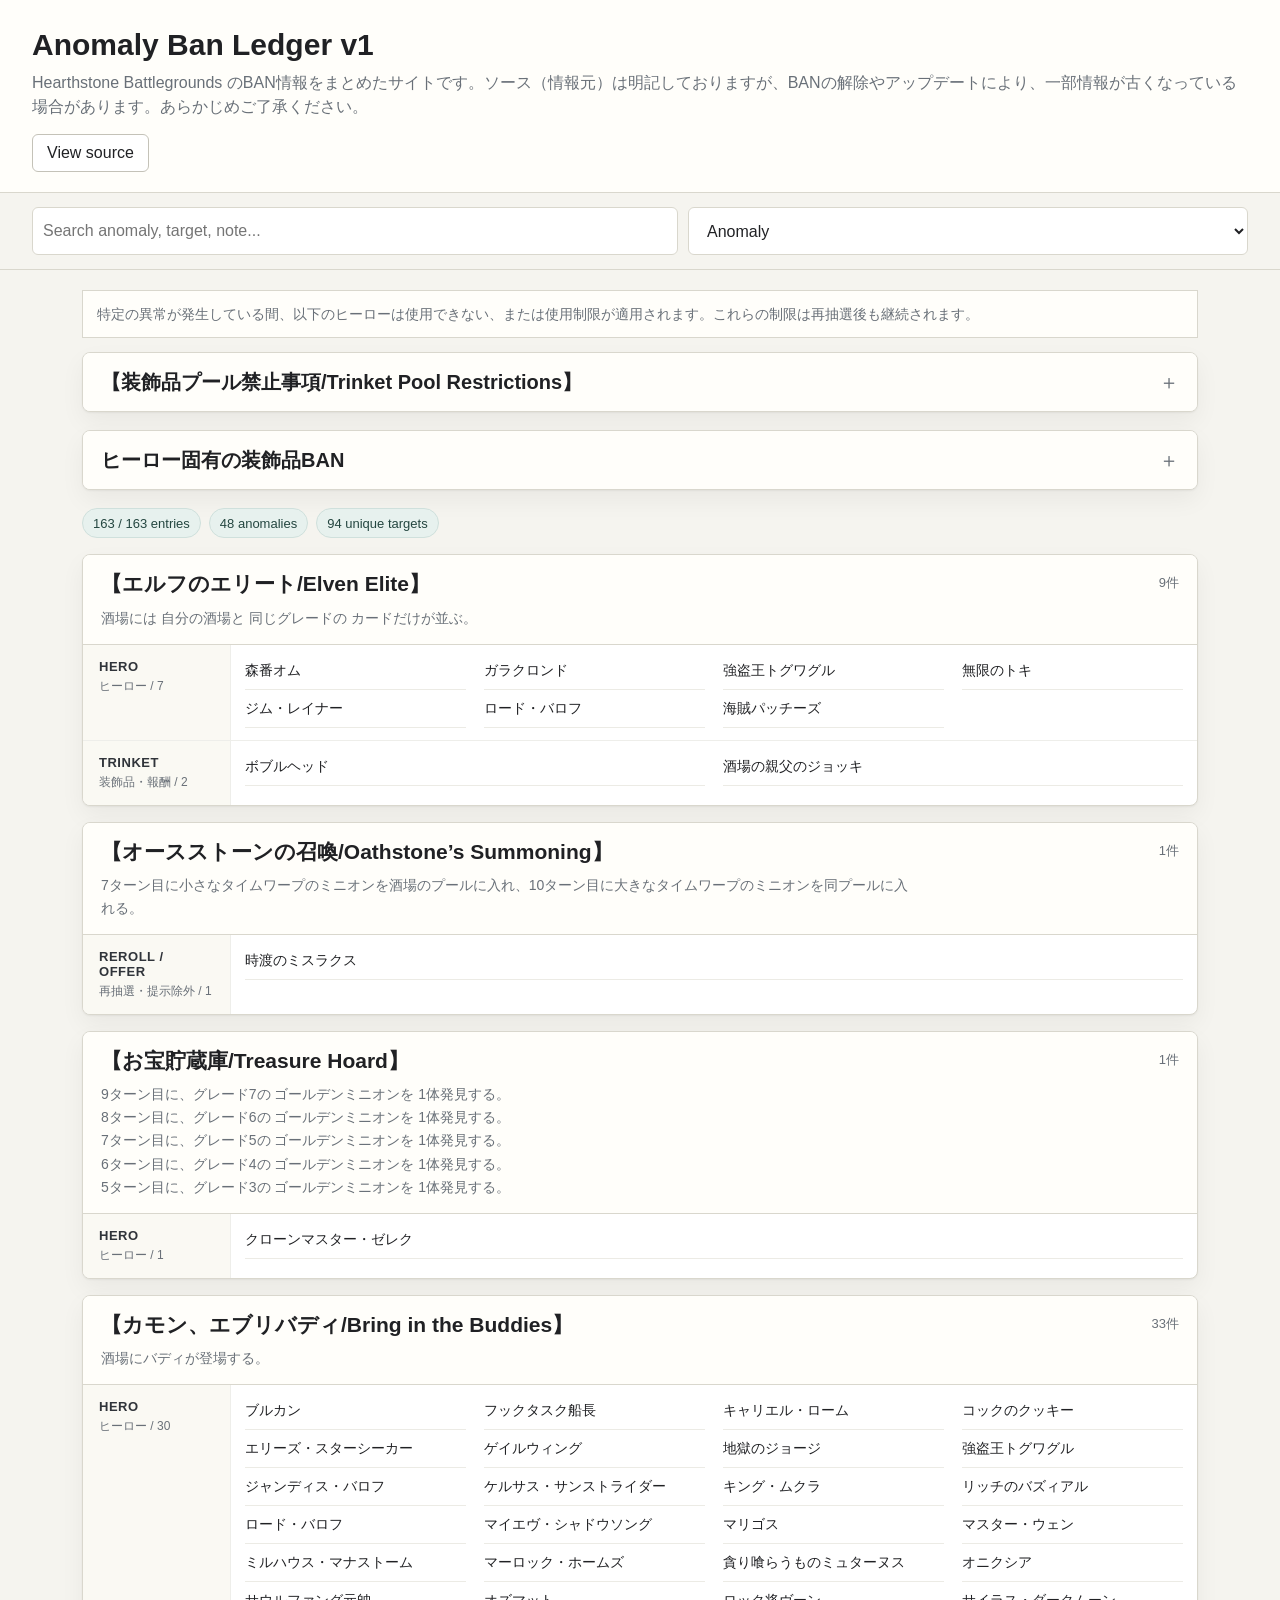
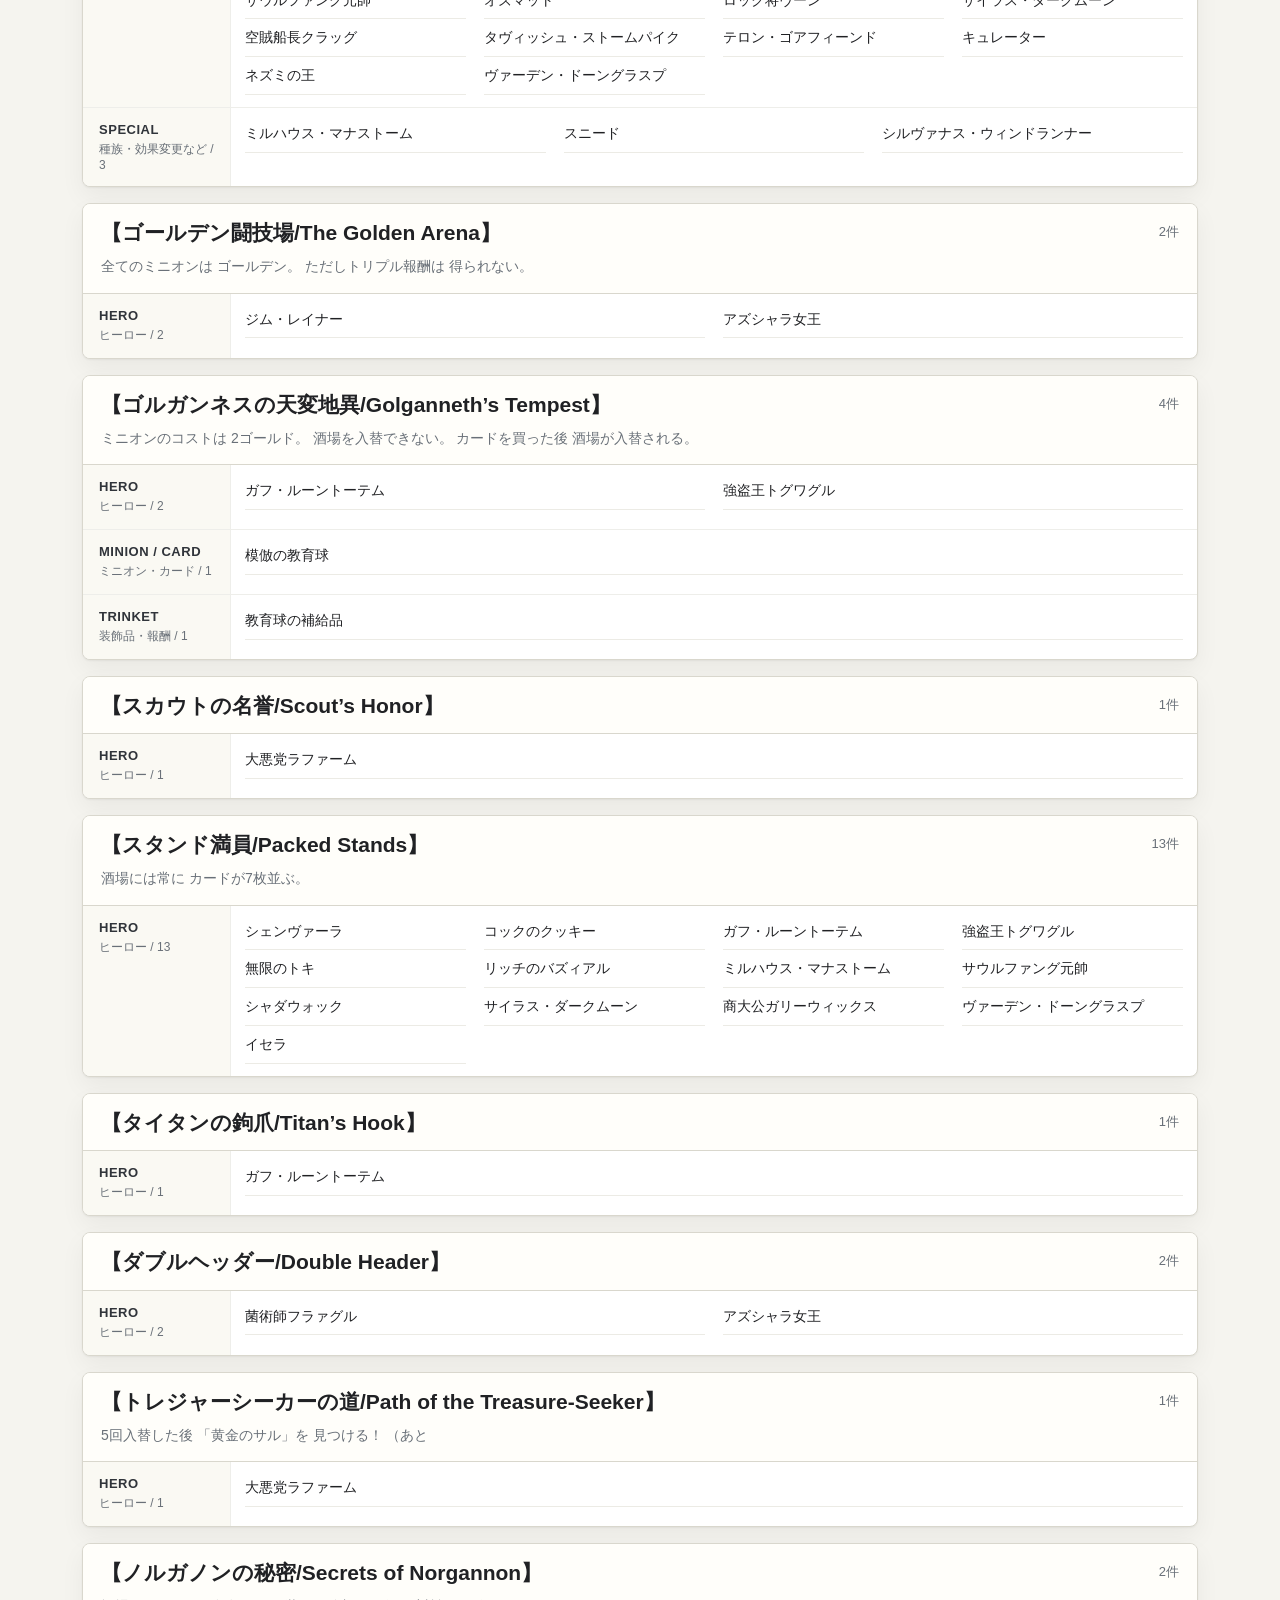
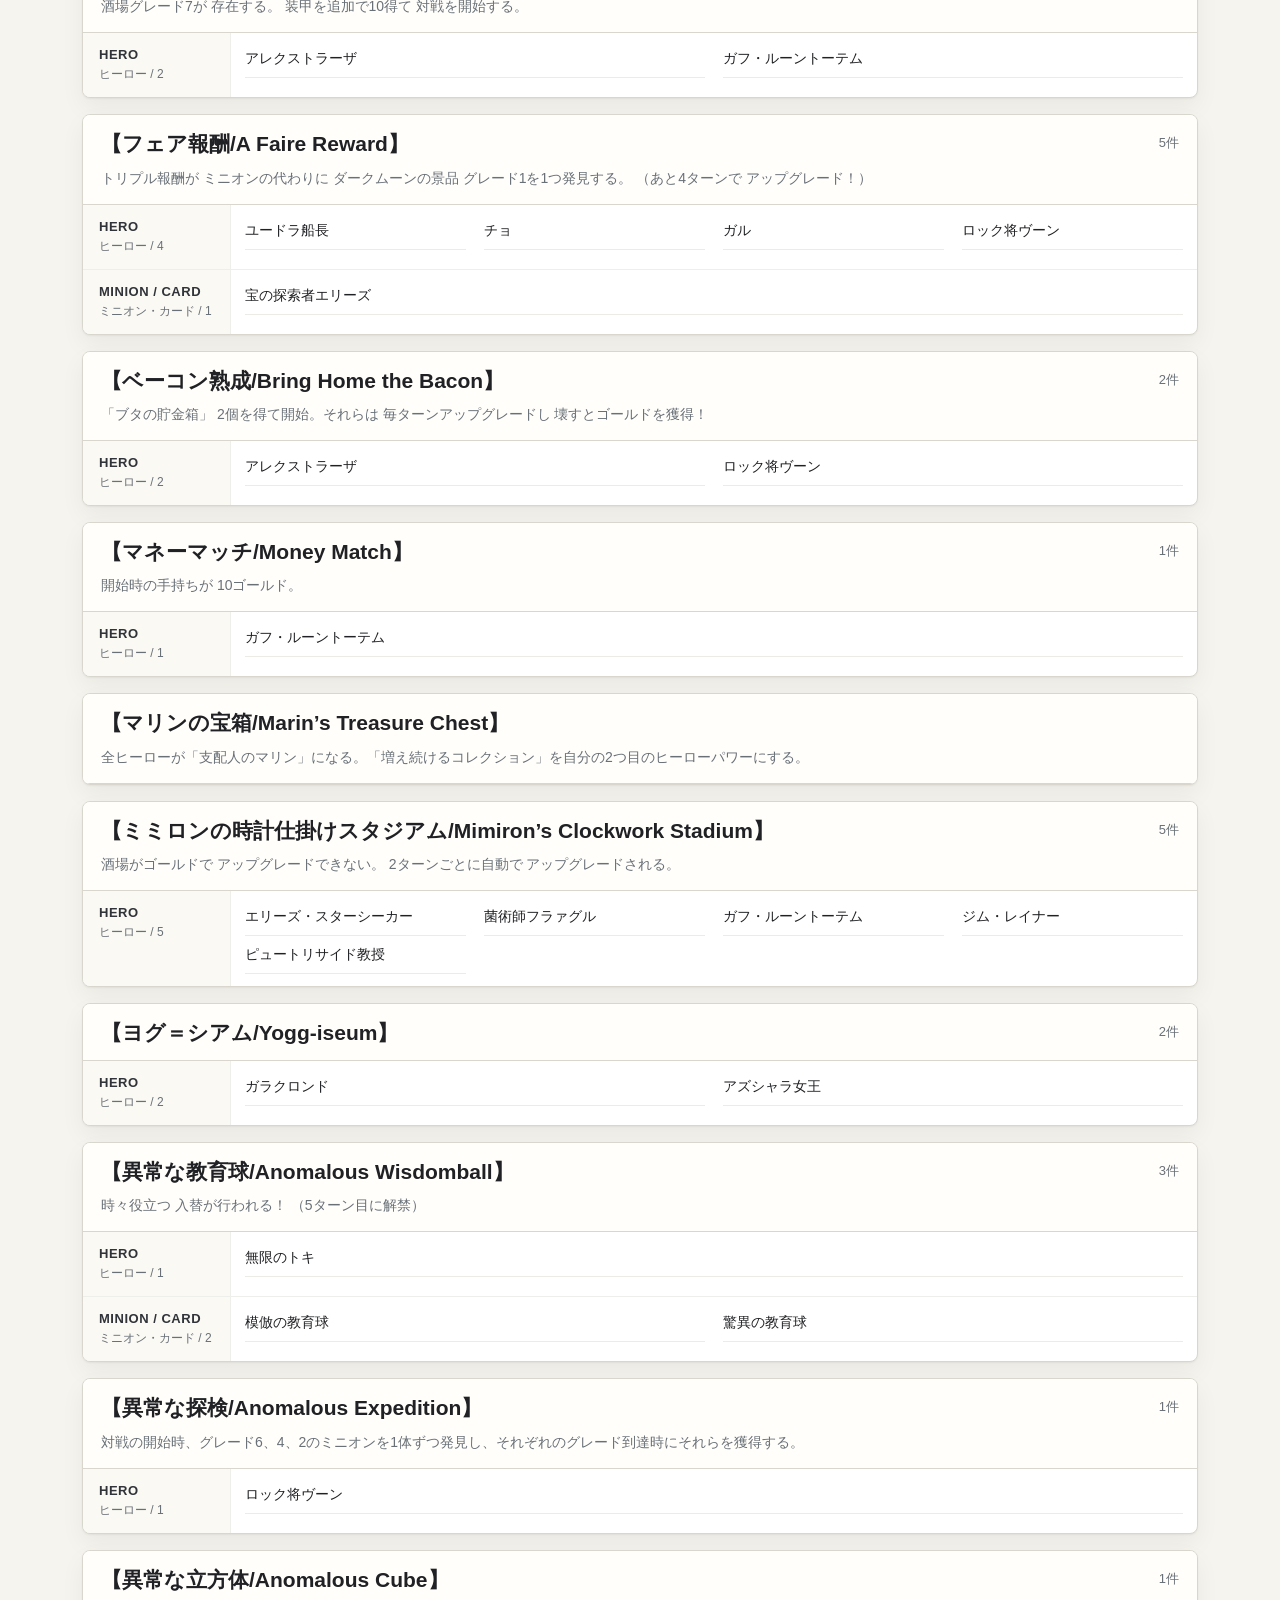
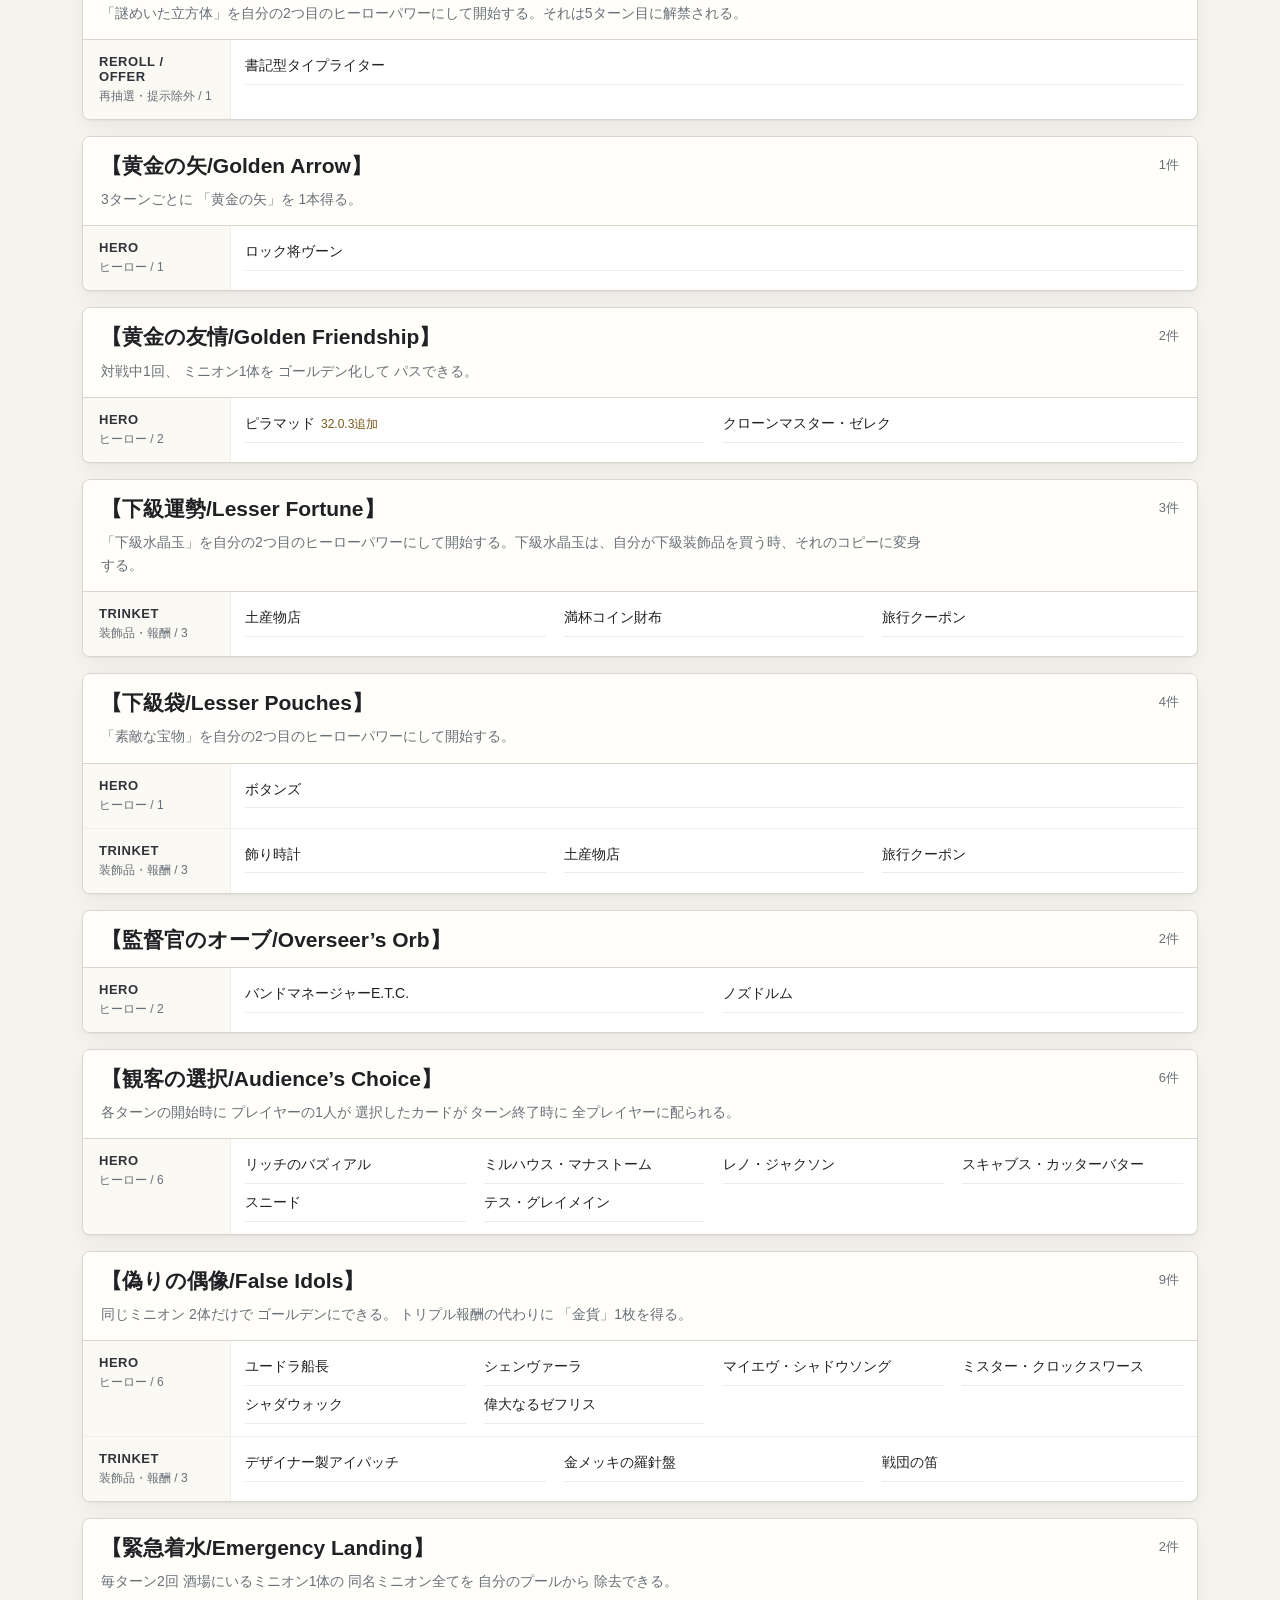
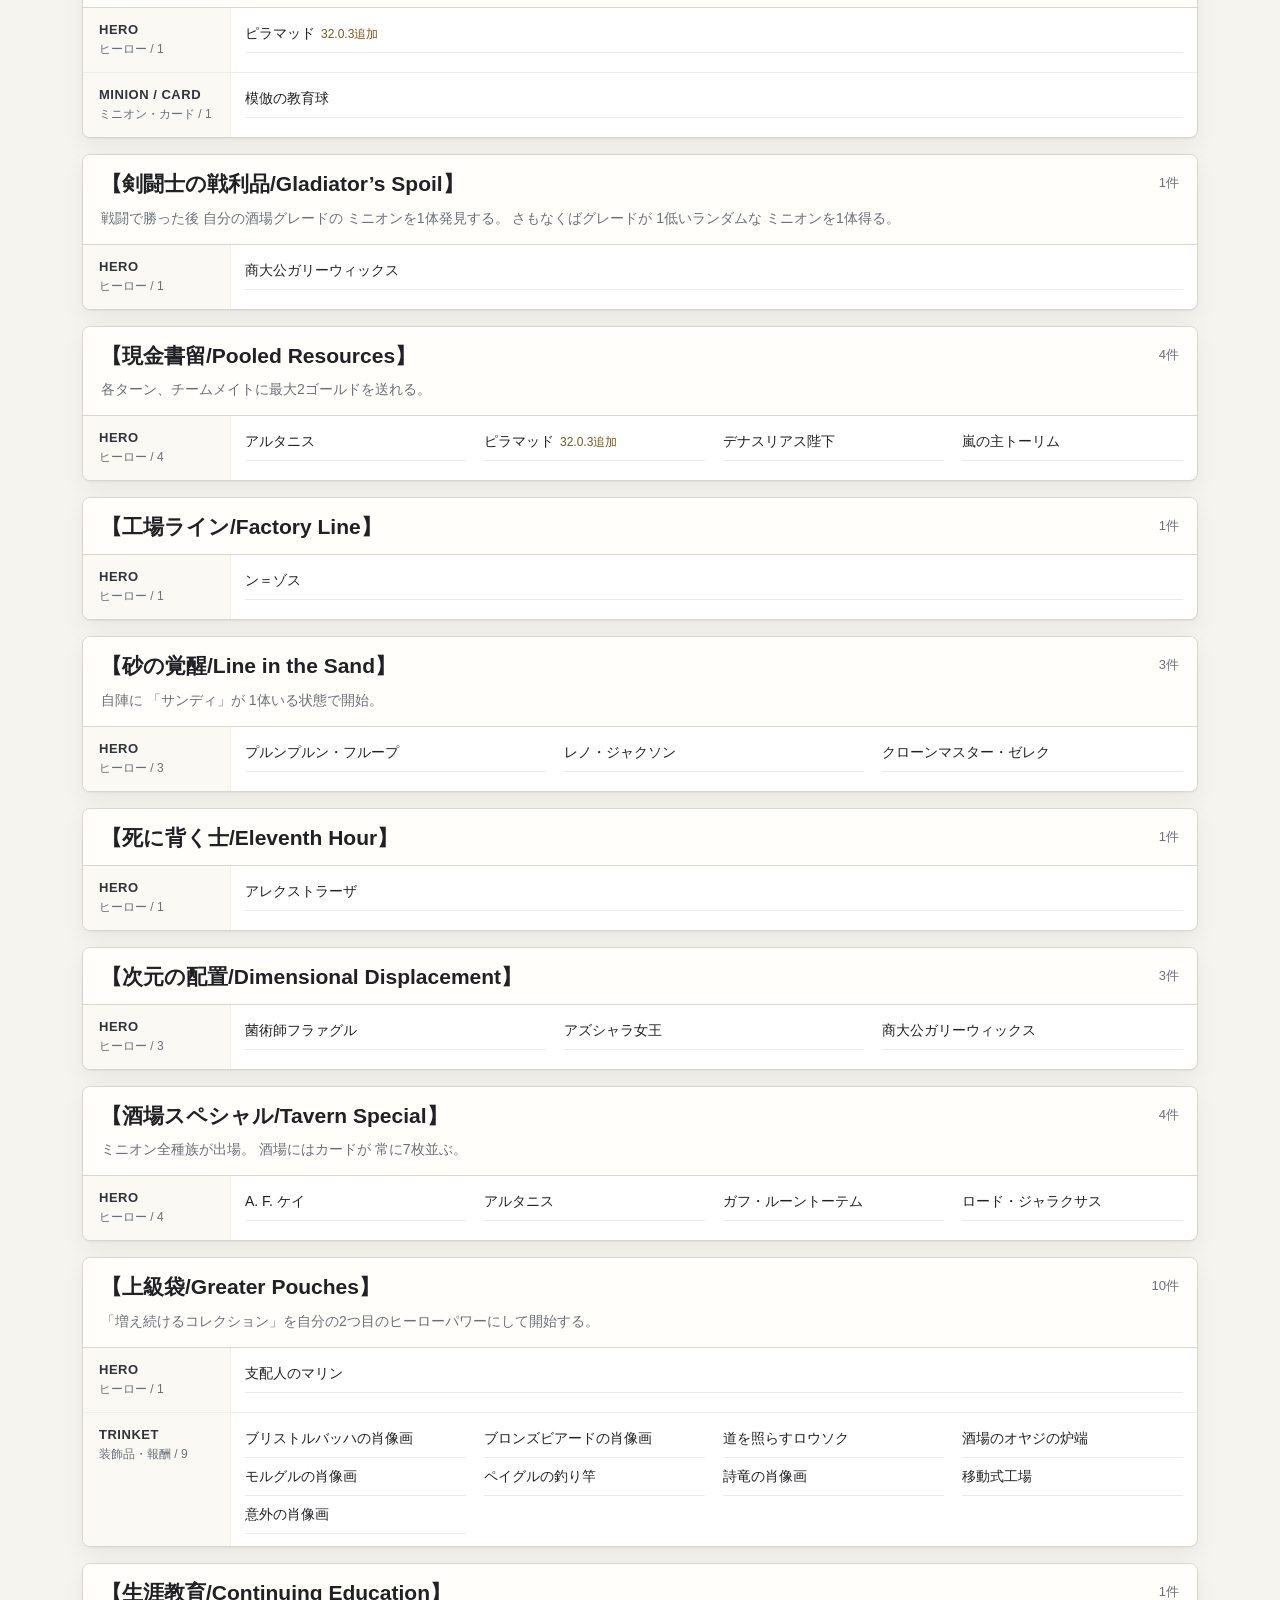
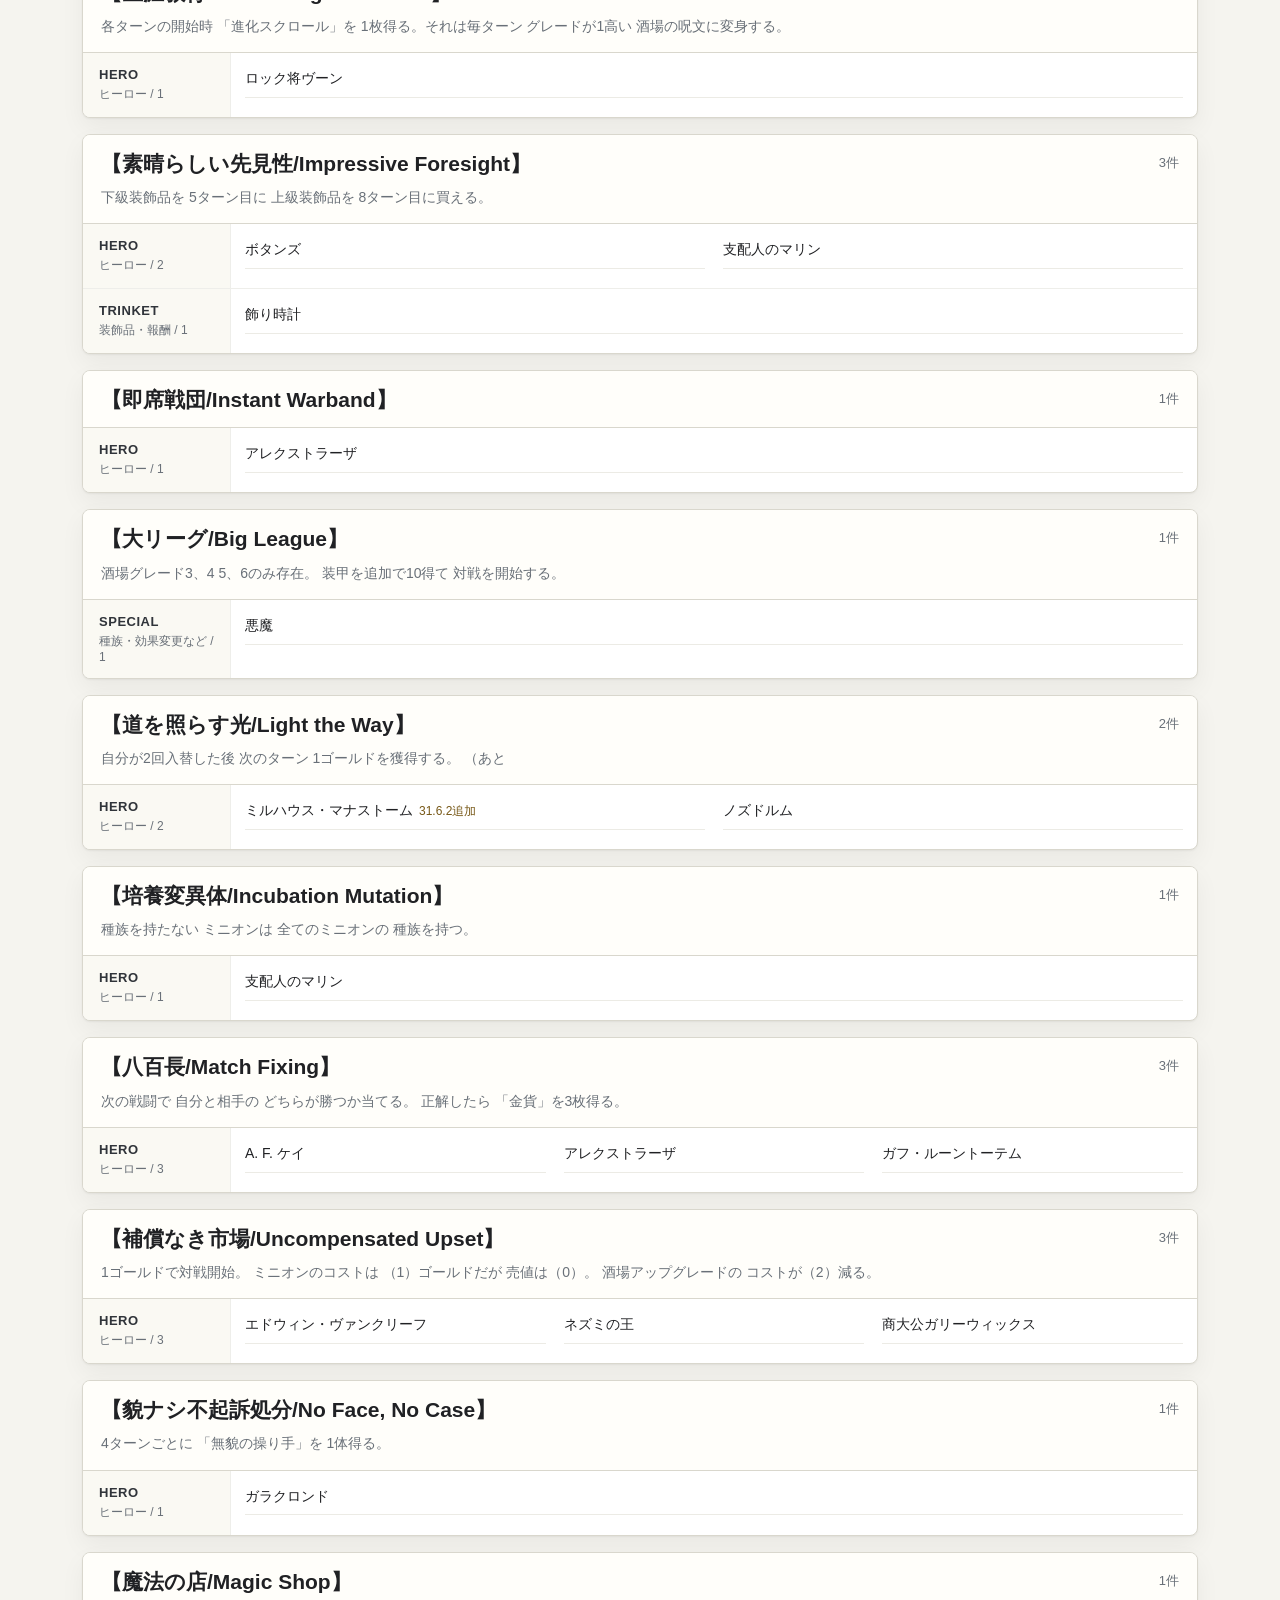
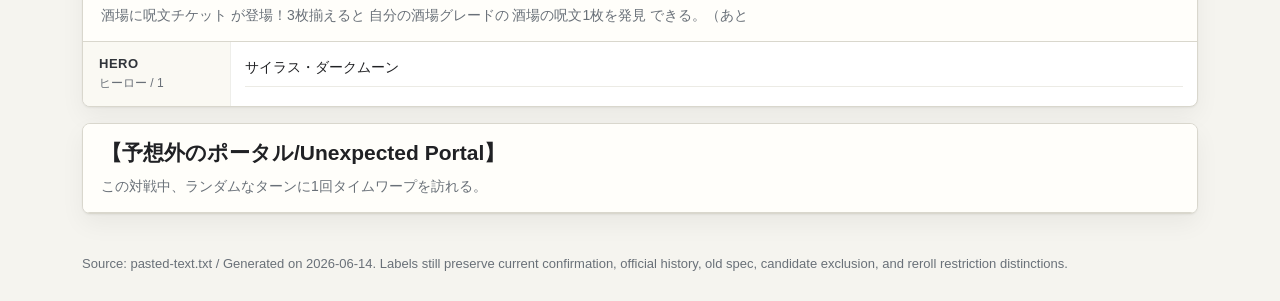
==== index.html @ e3cf81b5 "Rename trinket pool special group" ====
<!doctype html>
<html lang="ja">
<head>
<meta charset="utf-8">
<meta name="viewport" content="width=device-width, initial-scale=1">
<title>Anomaly Ban Ledger v1</title>
<style>
:root { color-scheme: light; --bg:#f5f4ef; --paper:#fffefa; --panel:#ffffff; --ink:#202124; --muted:#697078; --line:#d9d7cd; --line-strong:#c4c2b8; --accent-soft:#e7f1ee; --hero:#e9f1ff; --card:#fff0df; --trinket:#f1ebff; --reroll:#e8f6e9; --special:#fff7cc; --old:#fff2d6; --shadow:0 1px 2px rgba(20,20,15,.05), 0 10px 24px rgba(20,20,15,.05); }
* { box-sizing:border-box; } html { scroll-behavior:smooth; } body { margin:0; background:var(--bg); color:var(--ink); font-family:-apple-system,BlinkMacSystemFont,"Segoe UI",sans-serif; }
header { background:var(--paper); border-bottom:1px solid var(--line); padding:28px 32px 20px; } h1 { margin:0 0 8px; font-size:30px; line-height:1.15; letter-spacing:0; } p { margin:0; color:var(--muted); line-height:1.55; }
.header-actions { margin-top:14px; }
.source-button { min-height:38px; border:1px solid var(--line-strong); border-radius:6px; padding:8px 14px; background:#fff; color:var(--ink); font:inherit; cursor:pointer; }
.source-button:hover { background:#f8f7f2; }
.source-button[aria-expanded="true"] { background:var(--accent-soft); border-color:#bfd5cf; }
.source-panel { max-width:1180px; margin:16px auto 0; padding:0 32px; }
.source-panel[hidden] { display:none; }
.source-panel-inner { border:1px solid var(--line); border-radius:8px; background:var(--panel); padding:18px; box-shadow:var(--shadow); }
.source-panel h2 { margin:0 0 10px; font-size:18px; }
.source-list { display:grid; grid-template-columns:repeat(auto-fit,minmax(260px,1fr)); gap:0 22px; }
.source-entry { padding:10px 0; border-bottom:1px solid #ecebe5; }
.source-entry strong { display:block; margin-bottom:3px; font-size:14px; }
.source-entry a { color:#245f8f; font-size:13px; line-height:1.45; overflow-wrap:anywhere; }
.source-message { color:var(--muted); font-size:14px; }

.hero-trinket-section { margin:0 0 18px; border:1px solid var(--line); border-radius:8px; background:var(--panel); box-shadow:var(--shadow); overflow:hidden; }
.hero-trinket-heading { display:flex; align-items:center; justify-content:space-between; gap:12px; padding:16px 18px; background:var(--paper); cursor:pointer; list-style:none; }
.hero-trinket-heading::-webkit-details-marker { display:none; }
.hero-trinket-heading::after { content:"＋"; flex:0 0 auto; color:var(--muted); font-size:20px; line-height:1; }
.hero-trinket-section[open] .hero-trinket-heading { border-bottom:1px solid var(--line); }
.hero-trinket-section[open] .hero-trinket-heading::after { content:"−"; }
.hero-trinket-title { font-size:20px; font-weight:700; line-height:1.3; }
.hero-trinket-description { padding:12px 18px; border-bottom:1px solid #eeeeea; color:var(--muted); font-size:13px; line-height:1.55; }
.hero-trinket-categories { display:grid; grid-template-columns:repeat(3,minmax(0,1fr)); }
.hero-trinket-category { min-width:0; padding:16px 18px 18px; border-right:1px solid #eeeeea; }
.hero-trinket-category:last-child { border-right:0; }
.hero-trinket-category h3 { margin:0 0 12px; font-size:15px; line-height:1.4; }
.hero-trinket-entry { padding:10px 0; border-top:1px solid #ecebe5; }
.hero-trinket-entry:first-of-type { border-top:0; padding-top:0; }
.hero-trinket-hero { display:block; margin-bottom:5px; font-size:14px; font-weight:650; }
.hero-trinket-name { display:block; color:var(--ink); font-size:14px; line-height:1.55; }
.hero-trinket-note { display:block; margin-top:5px; color:var(--muted); font-size:12px; line-height:1.5; }
.hero-trinket-list { display:grid; gap:4px; }
@media (max-width:900px) { .hero-trinket-categories { grid-template-columns:1fr; } .hero-trinket-category { border-right:0; border-bottom:1px solid #eeeeea; } .hero-trinket-category:last-child { border-bottom:0; } }

.controls { position:sticky; top:0; z-index:4; display:grid; grid-template-columns:minmax(240px,1fr) minmax(340px,560px); gap:10px; padding:14px 32px; background:rgba(245,244,239,.96); backdrop-filter:blur(8px); border-bottom:1px solid var(--line); }
input,select { width:100%; min-height:40px; border:1px solid var(--line); border-radius:6px; padding:8px 10px; background:#fff; color:var(--ink); font:inherit; }
.controls select { min-height:48px; padding:10px 14px; font-size:16px; }
main { max-width:1180px; margin:0 auto; padding:20px 32px 42px; } .restriction-note { margin:0 0 14px; padding:12px 14px; border:1px solid var(--line); background:var(--paper); color:var(--muted); font-size:14px; line-height:1.6; }
.summary { display:flex; flex-wrap:wrap; gap:8px; margin-bottom:16px; }
.badge { display:inline-flex; align-items:center; gap:6px; min-height:30px; border:1px solid #cfe0dc; border-radius:999px; padding:5px 10px; background:var(--accent-soft); color:#244640; font-size:13px; }
.ledger { display:grid; gap:16px; } .anomaly { background:var(--panel); border:1px solid var(--line); border-radius:8px; box-shadow:var(--shadow); overflow:hidden; }
.anomaly-header { display:grid; grid-template-columns:minmax(0,1fr) auto; gap:12px; align-items:start; padding:16px 18px 14px; border-bottom:1px solid var(--line); background:#fffefa; }
.anomaly-title { margin:0; font-size:21px; line-height:1.25; letter-spacing:0; }
.anomaly-description { margin:9px 0 0; max-width:820px; color:var(--muted); font-size:14px; line-height:1.65; white-space:pre-line; } .meta { display:flex; flex-wrap:wrap; gap:7px; margin-top:8px; } .count { white-space:nowrap; color:var(--muted); font-size:13px; padding-top:3px; }
.status { display:inline-flex; align-items:center; border-radius:999px; border:1px solid #cfe0dc; padding:3px 8px; background:#eef4f2; color:#174f47; font-size:12px; line-height:1.2; white-space:nowrap; } .status.old { background:var(--old); border-color:#efd49a; color:#745009; }
.groups { display:grid; gap:0; } .group { display:grid; grid-template-columns:148px minmax(0,1fr); border-top:1px solid #eeeeea; } .group:first-child { border-top:0; }
.group-label { padding:14px 16px; border-right:1px solid #eeeeea; background:#faf9f3; } .group-label strong { display:block; font-size:13px; letter-spacing:.04em; color:#30343a; } .group-label span { display:block; margin-top:4px; color:var(--muted); font-size:12px; }
.items { display:grid; grid-template-columns:repeat(auto-fit,minmax(190px,1fr)); gap:0 18px; align-content:start; padding:7px 14px 12px; }
.item { display:block; max-width:100%; border:0; border-bottom:1px solid #ecebe5; border-radius:0; background:transparent; padding:9px 0; line-height:1.35; font-size:14px; }
.item.hero, .item.card, .item.trinket, .item.reroll, .item.special { background:transparent; border-color:#ecebe5; }
.note-dot { margin-left:6px; color:#775817; font-size:12px; } .empty { padding:28px; background:var(--panel); border:1px dashed var(--line-strong); border-radius:8px; color:var(--muted); text-align:center; }
footer { max-width:1180px; margin:0 auto; padding:0 32px 30px; color:var(--muted); font-size:13px; }
@media (max-width:760px) { header { padding:24px 16px 18px; } .source-panel { padding:0 16px; } h1 { font-size:25px; } .controls { grid-template-columns:1fr; padding:12px 16px; } main,footer { padding-left:16px; padding-right:16px; } .anomaly-header { grid-template-columns:1fr; } .count { padding-top:0; } .group { grid-template-columns:1fr; } .group-label { border-right:0; border-bottom:1px solid #eeeeea; padding:11px 14px; } .items { padding-top:11px; } }
</style>
</head>
<body>
<header><h1>Anomaly Ban Ledger v1</h1><p>Hearthstone Battlegrounds のBAN情報をまとめたサイトです。ソース（情報元）は明記しておりますが、BANの解除やアップデートにより、一部情報が古くなっている場合があります。あらかじめご了承ください。</p><div class="header-actions"><button type="button" id="sourceToggle" class="source-button" aria-expanded="false" aria-controls="sourcePanel">View source</button></div></header>
<section id="sourcePanel" class="source-panel" hidden><div class="source-panel-inner"><h2>View source</h2><div id="sourceList" class="source-list"><p class="source-message">読み込み中です。</p></div></div></section>
<section class="controls" aria-label="filters"><input id="q" type="search" placeholder="Search anomaly, target, note..." autocomplete="off"><select id="anomalyFilter"><option value="">Anomaly</option></select></section>
<main><p class="restriction-note">特定の異常が発生している間、以下のヒーローは使用できない、または使用制限が適用されます。これらの制限は再抽選後も継続されます。</p>
<details class="hero-trinket-section" id="trinketPoolRestrictionsSection">
  <summary class="hero-trinket-heading">
    <span class="hero-trinket-title">【装飾品プール禁止事項/Trinket Pool Restrictions】</span>
  </summary>
  <div class="hero-trinket-description">特定の条件下で装飾品プールから除外される項目です。</div>
  <div id="trinketPoolRestrictions" class="groups"></div>
</details>
<details class="hero-trinket-section">
  <summary class="hero-trinket-heading">
    <span class="hero-trinket-title">ヒーロー固有の装飾品BAN</span>
  </summary>
  <div class="hero-trinket-description">特定のヒーローに対する装飾品の利用制限と、ヒーローパワー専用プールからの除外情報です。</div>
  <div class="hero-trinket-categories">
    <section class="hero-trinket-category">
      <h3>現行35.6.2</h3>
      <div class="hero-trinket-entry">
        <span class="hero-trinket-hero">ミルハウス・マナストーム</span>
        <span class="hero-trinket-name">チルメアモザイク</span>
      </div>
      <div class="hero-trinket-entry">
        <span class="hero-trinket-hero">シンドラゴサ</span>
        <span class="hero-trinket-name">チルメアモザイク</span>
      </div>
    </section>
    <section class="hero-trinket-category">
      <h3>過去の公式BAN履歴</h3>
      <div class="hero-trinket-entry">
        <span class="hero-trinket-hero">ミルハウス・マナストーム</span>
        <span class="hero-trinket-name">リサイクルのステッカー</span>
        <span class="hero-trinket-note">32.4.2時点</span>
      </div>
      <div class="hero-trinket-entry">
        <span class="hero-trinket-hero">オニクシア</span>
        <span class="hero-trinket-name">甲虫のバンド</span>
        <span class="hero-trinket-note">32.2.2時点</span>
      </div>
    </section>
    <section class="hero-trinket-category">
      <h3>ヒーローパワー専用装飾品プールから除外</h3>
      <div class="hero-trinket-entry">
        <span class="hero-trinket-hero">支配人のマリン</span>
        <div class="hero-trinket-list">
          <span class="hero-trinket-name">ブーマーロボの肖像画</span>
          <span class="hero-trinket-name">永劫の肖像画</span>
          <span class="hero-trinket-name">フェルブラッドの肖像画</span>
          <span class="hero-trinket-name">木彫りのトラ</span>
          <span class="hero-trinket-name">土産物店</span>
          <span class="hero-trinket-name">ガチョウの肖像画</span>
          <span class="hero-trinket-name">魔鏡</span>
        </div>
        <span class="hero-trinket-note">31.2時点。通常の装飾品提示ではなく、ヒーローパワー専用プール。</span>
      </div>
    </section>
  </div>
</details>
<div class="summary" id="summary"></div><div class="ledger" id="ledger"></div></main>
<footer>Source: pasted-text.txt / Generated on 2026-06-14. Labels still preserve current confirmation, official history, old spec, candidate exclusion, and reroll restriction distinctions.</footer>
<script>
const rows = [{"section":"A. 現行35.6系で直接再確認できるBAN","anomaly":"【偽りの偶像/False Idols】","restriction":"ヒーローBAN","target":"Mister Clocksworth（ミスター・クロックスワース）","status":"現行確認","note":""},{"section":"A. 現行35.6系で直接再確認できるBAN","anomaly":"【偽りの偶像/False Idols】","restriction":"装飾品BAN","target":"Designer Eyepatch（デザイナー製アイパッチ）","status":"現行確認","note":""},{"section":"A. 現行35.6系で直接再確認できるBAN","anomaly":"【偽りの偶像/False Idols】","restriction":"装飾品BAN","target":"Warband Whistle（戦団の笛）","status":"現行確認","note":""},{"section":"A. 現行35.6系で直接再確認できるBAN","anomaly":"【偽りの偶像/False Idols】","restriction":"装飾品BAN","target":"Gold-plated Compass（金メッキの羅針盤）","status":"現行確認","note":""},{"section":"A. 現行35.6系で直接再確認できるBAN","anomaly":"【異常な探検/Anomalous Expedition】","restriction":"ヒーローBAN","target":"Rock Master Voone（ロック将ヴーン）","status":"現行確認","note":""},{"section":"A. 現行35.6系で直接再確認できるBAN","anomaly":"【異常な立方体/Anomalous Cube】","restriction":"Mystery Cubeからの提示BAN","target":"Transcribing Typewriter（書記型タイプライター）","status":"現行確認","note":""},{"section":"A. 現行35.6系で直接再確認できるBAN","anomaly":"【オースストーンの召喚/Oathstone’s Summoning】","restriction":"TimewarpカードBAN","target":"Timewarped Mythrax（時渡のミスラクス）","status":"現行確認","note":""},{"section":"A. 現行35.6系で直接再確認できるBAN","anomaly":"【下級運勢/Lesser Fortune】","restriction":"装飾品BAN","target":"Trip Vouchers（旅行クーポン）","status":"現行確認","note":""},{"section":"A. 現行35.6系で直接再確認できるBAN","anomaly":"【下級運勢/Lesser Fortune】","restriction":"装飾品BAN","target":"Souvenir Stand（土産物店）","status":"現行確認","note":""},{"section":"A. 現行35.6系で直接再確認できるBAN","anomaly":"【下級運勢/Lesser Fortune】","restriction":"装飾品BAN","target":"Stuffed Coin Purse（満杯コイン財布）","status":"現行確認","note":""},{"section":"B. 31.6時点の異常別ヒーローBAN一覧","anomaly":"【生涯教育/Continuing Education】","restriction":"ヒーローBAN","target":"Rock Master Voone（ロック将ヴーン）","status":"公式履歴","note":""},{"section":"A. F. Kay","anomaly":"【培養変異体/Incubation Mutation】","restriction":"ヒーローBAN","target":"Marin the Manager（支配人のマリン）","status":"現行確認","note":""},{"section":"E. T.C., Band Manager","anomaly":"【魔法の店/Magic Shop】","restriction":"ヒーローBAN","target":"Silas Darkmoon（サイラス・ダークムーン）","status":"公式履歴","note":""},{"section":"E. T.C., Band Manager","anomaly":"【道を照らす光/Light the Way】","restriction":"ヒーローBAN","target":"Nozdormu（ノズドルム）","status":"公式履歴","note":""},{"section":"E. T.C., Band Manager","anomaly":"【道を照らす光/Light the Way】","restriction":"ヒーローBAN","target":"Millhouse Manastorm（ミルハウス・マナストーム）","status":"公式履歴","note":"31.6.2追加"},{"section":"E. T.C., Band Manager","anomaly":"【緊急着水/Emergency Landing】","restriction":"ヒーローBAN","target":"Pyramad（ピラマッド）","status":"公式履歴","note":"32.0.3追加"},{"section":"E. T.C., Band Manager","anomaly":"【緊急着水/Emergency Landing】","restriction":"カードBAN","target":"Knockoff Wisdomball（模倣の教育球）","status":"公式履歴","note":""},{"section":"D. デュオ専用異常","anomaly":"【黄金の友情/Golden Friendship】","restriction":"ヒーローBAN","target":"Zerek, Master Cloner（クローンマスター・ゼレク）","status":"公式履歴","note":""},{"section":"D. デュオ専用異常","anomaly":"【黄金の友情/Golden Friendship】","restriction":"ヒーローBAN","target":"Pyramad（ピラマッド）","status":"公式履歴","note":"32.0.3追加"},{"section":"D. デュオ専用異常","anomaly":"【砂の覚醒/Line in the Sand】","restriction":"ヒーローBAN","target":"Zerek, Master Cloner（クローンマスター・ゼレク）","status":"公式履歴","note":""},{"section":"D. デュオ専用異常","anomaly":"【砂の覚醒/Line in the Sand】","restriction":"ヒーローBAN","target":"Flobbidinous Floop（プルンプルン・フループ）","status":"公式履歴","note":""},{"section":"D. デュオ専用異常","anomaly":"【砂の覚醒/Line in the Sand】","restriction":"ヒーローBAN","target":"Reno Jackson（レノ・ジャクソン）","status":"公式履歴","note":""},{"section":"E. T.C., Band Manager〔31.6.2追加〕","anomaly":"【現金書留/Pooled Resources】","restriction":"ヒーローBAN","target":"Sire Denathrius（デナスリアス陛下）","status":"公式履歴","note":""},{"section":"E. T.C., Band Manager〔31.6.2追加〕","anomaly":"【現金書留/Pooled Resources】","restriction":"ヒーローBAN","target":"Thorim, Stormlord（嵐の主トーリム）","status":"公式履歴","note":""},{"section":"E. T.C., Band Manager〔31.6.2追加〕","anomaly":"【現金書留/Pooled Resources】","restriction":"ヒーローBAN","target":"Artanis（アルタニス）","status":"公式履歴","note":""},{"section":"E. T.C., Band Manager〔31.6.2追加〕","anomaly":"【現金書留/Pooled Resources】","restriction":"ヒーローBAN","target":"Pyramad（ピラマッド）","status":"公式履歴","note":"32.0.3追加"},{"section":"E. 復帰異常・既存異常のBAN","anomaly":"【フェア報酬/A Faire Reward】","restriction":"ヒーローBAN","target":"Captain Eudora（ユードラ船長）","status":"公式履歴","note":""},{"section":"E. 復帰異常・既存異常のBAN","anomaly":"【フェア報酬/A Faire Reward】","restriction":"ヒーローBAN","target":"Rock Master Voone（ロック将ヴーン）","status":"公式履歴","note":""},{"section":"E. 復帰異常・既存異常のBAN","anomaly":"【フェア報酬/A Faire Reward】","restriction":"ヒーローBAN","target":"Cho（チョ）","status":"公式履歴","note":""},{"section":"E. 復帰異常・既存異常のBAN","anomaly":"【フェア報酬/A Faire Reward】","restriction":"ヒーローBAN","target":"Gall（ガル）","status":"公式履歴","note":""},{"section":"E. 復帰異常・既存異常のBAN","anomaly":"【フェア報酬/A Faire Reward】","restriction":"カードBAN","target":"Treasure-Seeker Elise（宝の探索者エリーズ）","status":"公式履歴","note":""},{"section":"A. F. Kay","anomaly":"【ベーコン熟成/Bring Home the Bacon】","restriction":"ヒーローBAN","target":"Alexstrasza（アレクストラーザ）","status":"現行確認","note":""},{"section":"A. F. Kay","anomaly":"【ベーコン熟成/Bring Home the Bacon】","restriction":"ヒーローBAN","target":"Rock Master Voone（ロック将ヴーン）","status":"現行確認","note":""},{"section":"A. F. Kay","anomaly":"【カモン、エブリバディ/Bring in the Buddies】","restriction":"ヒーローBAN","target":"The Rat King（ネズミの王）","status":"現行確認","note":""},{"section":"A. F. Kay","anomaly":"【カモン、エブリバディ/Bring in the Buddies】","restriction":"ヒーローBAN","target":"George the Fallen（地獄のジョージ）","status":"現行確認","note":""},{"section":"A. F. Kay","anomaly":"【カモン、エブリバディ/Bring in the Buddies】","restriction":"ヒーローBAN","target":"Lich Baz'hial（リッチのバズィアル）","status":"現行確認","note":""},{"section":"A. F. Kay","anomaly":"【カモン、エブリバディ/Bring in the Buddies】","restriction":"ヒーローBAN","target":"The Curator（キュレーター）","status":"現行確認","note":""},{"section":"A. F. Kay","anomaly":"【カモン、エブリバディ/Bring in the Buddies】","restriction":"ヒーローBAN","target":"King Mukla（キング・ムクラ）","status":"現行確認","note":""},{"section":"A. F. Kay","anomaly":"【カモン、エブリバディ/Bring in the Buddies】","restriction":"ヒーローBAN","target":"Elise Starseeker（エリーズ・スターシーカー）","status":"現行確認","note":""},{"section":"A. F. Kay","anomaly":"【カモン、エブリバディ/Bring in the Buddies】","restriction":"ヒーローBAN","target":"Millhouse Manastorm（ミルハウス・マナストーム）","status":"現行確認","note":""},{"section":"A. F. Kay","anomaly":"【カモン、エブリバディ/Bring in the Buddies】","restriction":"ヒーローBAN","target":"Malygos（マリゴス）","status":"現行確認","note":""},{"section":"A. F. Kay","anomaly":"【カモン、エブリバディ/Bring in the Buddies】","restriction":"ヒーローBAN","target":"Kael'thas Sunstrider（ケルサス・サンストライダー）","status":"現行確認","note":""},{"section":"A. F. Kay","anomaly":"【カモン、エブリバディ/Bring in the Buddies】","restriction":"ヒーローBAN","target":"Maiev Shadowsong（マイエヴ・シャドウソング）","status":"現行確認","note":""},{"section":"A. F. Kay","anomaly":"【カモン、エブリバディ/Bring in the Buddies】","restriction":"ヒーローBAN","target":"Captain Hooktusk（フックタスク船長）","status":"現行確認","note":""},{"section":"A. F. Kay","anomaly":"【カモン、エブリバディ/Bring in the Buddies】","restriction":"ヒーローBAN","target":"Skycap'n Kragg（空賊船長クラッグ）","status":"現行確認","note":""},{"section":"A. F. Kay","anomaly":"【カモン、エブリバディ/Bring in the Buddies】","restriction":"ヒーローBAN","target":"Jandice Barov（ジャンディス・バロフ）","status":"現行確認","note":""},{"section":"A. F. Kay","anomaly":"【カモン、エブリバディ/Bring in the Buddies】","restriction":"ヒーローBAN","target":"Lord Barov（ロード・バロフ）","status":"現行確認","note":""},{"section":"A. F. Kay","anomaly":"【カモン、エブリバディ/Bring in the Buddies】","restriction":"ヒーローBAN","target":"Silas Darkmoon（サイラス・ダークムーン）","status":"現行確認","note":""},{"section":"A. F. Kay","anomaly":"【カモン、エブリバディ/Bring in the Buddies】","restriction":"ヒーローBAN","target":"Overlord Saurfang（サウルファング元帥）","status":"現行確認","note":""},{"section":"A. F. Kay","anomaly":"【カモン、エブリバディ/Bring in the Buddies】","restriction":"ヒーローBAN","target":"Master Nguyen（マスター・ウェン）","status":"現行確認","note":""},{"section":"A. F. Kay","anomaly":"【カモン、エブリバディ/Bring in the Buddies】","restriction":"ヒーローBAN","target":"Mutanus the Devourer（貪り喰らうものミュターヌス）","status":"現行確認","note":""},{"section":"A. F. Kay","anomaly":"【カモン、エブリバディ/Bring in the Buddies】","restriction":"ヒーローBAN","target":"Cariel Roame（キャリエル・ローム）","status":"現行確認","note":""},{"section":"A. F. Kay","anomaly":"【カモン、エブリバディ/Bring in the Buddies】","restriction":"ヒーローBAN","target":"Galewing（ゲイルウィング）","status":"現行確認","note":""},{"section":"A. F. Kay","anomaly":"【カモン、エブリバディ/Bring in the Buddies】","restriction":"ヒーローBAN","target":"Cookie the Cook（コックのクッキー）","status":"現行確認","note":""},{"section":"A. F. Kay","anomaly":"【カモン、エブリバディ/Bring in the Buddies】","restriction":"ヒーローBAN","target":"Tavish Stormpike（タヴィッシュ・ストームパイク）","status":"現行確認","note":""},{"section":"A. F. Kay","anomaly":"【カモン、エブリバディ/Bring in the Buddies】","restriction":"ヒーローBAN","target":"Varden Dawngrasp（ヴァーデン・ドーングラスプ）","status":"現行確認","note":""},{"section":"A. F. Kay","anomaly":"【カモン、エブリバディ/Bring in the Buddies】","restriction":"ヒーローBAN","target":"Bru'kan（ブルカン）","status":"現行確認","note":""},{"section":"A. F. Kay","anomaly":"【カモン、エブリバディ/Bring in the Buddies】","restriction":"ヒーローBAN","target":"Onyxia（オニクシア）","status":"現行確認","note":""},{"section":"A. F. Kay","anomaly":"【カモン、エブリバディ/Bring in the Buddies】","restriction":"ヒーローBAN","target":"Murloc Holmes（マーロック・ホームズ）","status":"現行確認","note":""},{"section":"A. F. Kay","anomaly":"【カモン、エブリバディ/Bring in the Buddies】","restriction":"ヒーローBAN","target":"Ozumat（オズマット）","status":"現行確認","note":""},{"section":"A. F. Kay","anomaly":"【カモン、エブリバディ/Bring in the Buddies】","restriction":"ヒーローBAN","target":"Heistbaron Togwaggle（強盗王トグワグル）","status":"現行確認","note":""},{"section":"A. F. Kay","anomaly":"【カモン、エブリバディ/Bring in the Buddies】","restriction":"ヒーローBAN","target":"Teron Gorefiend（テロン・ゴアフィーンド）","status":"現行確認","note":""},{"section":"A. F. Kay","anomaly":"【カモン、エブリバディ/Bring in the Buddies】","restriction":"ヒーローBAN","target":"Rock Master Voone（ロック将ヴーン）","status":"現行確認","note":""},{"section":"A. F. Kay","anomaly":"【カモン、エブリバディ/Bring in the Buddies】","restriction":"異常効果による内容変更","target":"Sylvanas Windrunner（シルヴァナス・ウィンドランナー）","status":"現行確認","note":""},{"section":"A. F. Kay","anomaly":"【カモン、エブリバディ/Bring in the Buddies】","restriction":"異常効果による内容変更","target":"Sneed（スニード）","status":"現行確認","note":""},{"section":"A. F. Kay","anomaly":"【カモン、エブリバディ/Bring in the Buddies】","restriction":"異常効果による内容変更","target":"Millhouse Manastorm（ミルハウス・マナストーム）","status":"現行確認","note":""},{"section":"E. T.C., Band Manager","anomaly":"【スタンド満員/Packed Stands】","restriction":"ヒーローBAN","target":"Trade Prince Gallywix（商大公ガリーウィックス）","status":"公式履歴","note":""},{"section":"E. T.C., Band Manager","anomaly":"【スタンド満員/Packed Stands】","restriction":"ヒーローBAN","target":"Shudderwock（シャダウォック）","status":"公式履歴","note":""},{"section":"E. T.C., Band Manager","anomaly":"【スタンド満員/Packed Stands】","restriction":"ヒーローBAN","target":"Lich Baz'hial（リッチのバズィアル）","status":"公式履歴","note":""},{"section":"E. T.C., Band Manager","anomaly":"【スタンド満員/Packed Stands】","restriction":"ヒーローBAN","target":"Infinite Toki（無限のトキ）","status":"公式履歴","note":""},{"section":"E. T.C., Band Manager","anomaly":"【スタンド満員/Packed Stands】","restriction":"ヒーローBAN","target":"Millhouse Manastorm（ミルハウス・マナストーム）","status":"公式履歴","note":""},{"section":"E. T.C., Band Manager","anomaly":"【スタンド満員/Packed Stands】","restriction":"ヒーローBAN","target":"Ysera（イセラ）","status":"公式履歴","note":""},{"section":"E. T.C., Band Manager","anomaly":"【スタンド満員/Packed Stands】","restriction":"ヒーローBAN","target":"Chenvaala（シェンヴァーラ）","status":"公式履歴","note":""},{"section":"E. T.C., Band Manager","anomaly":"【スタンド満員/Packed Stands】","restriction":"ヒーローBAN","target":"Silas Darkmoon（サイラス・ダークムーン）","status":"公式履歴","note":""},{"section":"E. T.C., Band Manager","anomaly":"【スタンド満員/Packed Stands】","restriction":"ヒーローBAN","target":"Guff Runetotem（ガフ・ルーントーテム）","status":"公式履歴","note":""},{"section":"E. T.C., Band Manager","anomaly":"【スタンド満員/Packed Stands】","restriction":"ヒーローBAN","target":"Overlord Saurfang（サウルファング元帥）","status":"公式履歴","note":""},{"section":"E. T.C., Band Manager","anomaly":"【スタンド満員/Packed Stands】","restriction":"ヒーローBAN","target":"Cookie the Cook（コックのクッキー）","status":"公式履歴","note":""},{"section":"E. T.C., Band Manager","anomaly":"【スタンド満員/Packed Stands】","restriction":"ヒーローBAN","target":"Varden Dawngrasp（ヴァーデン・ドーングラスプ）","status":"公式履歴","note":""},{"section":"E. T.C., Band Manager","anomaly":"【スタンド満員/Packed Stands】","restriction":"ヒーローBAN","target":"Heistbaron Togwaggle（強盗王トグワグル）","status":"公式履歴","note":""},{"section":"F. 偽りの偶像","anomaly":"【偽りの偶像/False Idols】","restriction":"ヒーローBAN履歴","target":"Shudderwock（シャダウォック）","status":"公式履歴/現行一部確認","note":""},{"section":"F. 偽りの偶像","anomaly":"【偽りの偶像/False Idols】","restriction":"ヒーローBAN履歴","target":"Maiev Shadowsong（マイエヴ・シャドウソング）","status":"公式履歴/現行一部確認","note":""},{"section":"F. 偽りの偶像","anomaly":"【偽りの偶像/False Idols】","restriction":"ヒーローBAN履歴","target":"Captain Eudora（ユードラ船長）","status":"公式履歴/現行一部確認","note":""},{"section":"F. 偽りの偶像","anomaly":"【偽りの偶像/False Idols】","restriction":"ヒーローBAN履歴","target":"Chenvaala（シェンヴァーラ）","status":"公式履歴/現行一部確認","note":""},{"section":"F. 偽りの偶像","anomaly":"【偽りの偶像/False Idols】","restriction":"ヒーローBAN履歴","target":"Zephrys, the Great（偉大なるゼフリス）","status":"公式履歴/現行一部確認","note":""},{"section":"J. Uncompensated Upset","anomaly":"【補償なき市場/Uncompensated Upset】","restriction":"ヒーローBAN","target":"Edwin VanCleef（エドウィン・ヴァンクリーフ）","status":"公式履歴","note":""},{"section":"J. Uncompensated Upset","anomaly":"【補償なき市場/Uncompensated Upset】","restriction":"ヒーローBAN","target":"Trade Prince Gallywix（商大公ガリーウィックス）","status":"公式履歴","note":""},{"section":"J. Uncompensated Upset","anomaly":"【補償なき市場/Uncompensated Upset】","restriction":"ヒーローBAN","target":"The Rat King（ネズミの王）","status":"公式履歴","note":""},{"section":"K. Audience’s Choice","anomaly":"【観客の選択/Audience’s Choice】","restriction":"ヒーローBAN","target":"Lich Baz'hial（リッチのバズィアル）","status":"公式履歴","note":""},{"section":"K. Audience’s Choice","anomaly":"【観客の選択/Audience’s Choice】","restriction":"ヒーローBAN","target":"Reno Jackson（レノ・ジャクソン）","status":"公式履歴","note":""},{"section":"K. Audience’s Choice","anomaly":"【観客の選択/Audience’s Choice】","restriction":"ヒーローBAN","target":"Millhouse Manastorm（ミルハウス・マナストーム）","status":"公式履歴","note":""},{"section":"K. Audience’s Choice","anomaly":"【観客の選択/Audience’s Choice】","restriction":"ヒーローBAN","target":"Tess Greymane（テス・グレイメイン）","status":"公式履歴","note":""},{"section":"K. Audience’s Choice","anomaly":"【観客の選択/Audience’s Choice】","restriction":"ヒーローBAN","target":"Sneed（スニード）","status":"公式履歴","note":""},{"section":"K. Audience’s Choice","anomaly":"【観客の選択/Audience’s Choice】","restriction":"ヒーローBAN","target":"Scabbs Cutterbutter（スキャブス・カッターバター）","status":"公式履歴","note":""},{"section":"N. Anomalous Wisdomball","anomaly":"【異常な教育球/Anomalous Wisdomball】","restriction":"ヒーローBAN","target":"Infinite Toki（無限のトキ）","status":"公式履歴","note":""},{"section":"N. Anomalous Wisdomball","anomaly":"【異常な教育球/Anomalous Wisdomball】","restriction":"カードBAN","target":"Wondrous Wisdomball（驚異の教育球）","status":"公式履歴","note":""},{"section":"N. Anomalous Wisdomball","anomaly":"【異常な教育球/Anomalous Wisdomball】","restriction":"カードBAN","target":"Knockoff Wisdomball（模倣の教育球）","status":"公式履歴","note":""},{"section":"P. Greater Pouches","anomaly":"【上級袋/Greater Pouches】","restriction":"ヒーローBAN","target":"Marin the Manager（支配人のマリン）","status":"旧仕様","note":""},{"section":"P. Greater Pouches","anomaly":"【上級袋/Greater Pouches】","restriction":"特定ターンの装飾品提示から除外","target":"Guiding Candle（道を照らすロウソク）","status":"旧仕様","note":""},{"section":"P. Greater Pouches","anomaly":"【上級袋/Greater Pouches】","restriction":"特定ターンの装飾品提示から除外","target":"Innkeeper's Hearth（酒場のオヤジの炉端）","status":"旧仕様","note":""},{"section":"P. Greater Pouches","anomaly":"【上級袋/Greater Pouches】","restriction":"特定ターンの装飾品提示から除外","target":"Pagle's Fishing Rod（ペイグルの釣り竿）","status":"旧仕様","note":""},{"section":"P. Greater Pouches","anomaly":"【上級袋/Greater Pouches】","restriction":"特定ターンの装飾品提示から除外","target":"Bristlebach Portrait（ブリストルバッハの肖像画）","status":"旧仕様","note":""},{"section":"P. Greater Pouches","anomaly":"【上級袋/Greater Pouches】","restriction":"特定ターンの装飾品提示から除外","target":"Bronzebeard Portrait（ブロンズビアードの肖像画）","status":"旧仕様","note":""},{"section":"P. Greater Pouches","anomaly":"【上級袋/Greater Pouches】","restriction":"特定ターンの装飾品提示から除外","target":"Morgl Portrait（モルグルの肖像画）","status":"旧仕様","note":""},{"section":"P. Greater Pouches","anomaly":"【上級袋/Greater Pouches】","restriction":"特定ターンの装飾品提示から除外","target":"Portable Factory（移動式工場）","status":"旧仕様","note":""},{"section":"P. Greater Pouches","anomaly":"【上級袋/Greater Pouches】","restriction":"特定ターンの装飾品提示から除外","target":"Poet Portrait（詩竜の肖像画）","status":"旧仕様","note":""},{"section":"P. Greater Pouches","anomaly":"【上級袋/Greater Pouches】","restriction":"特定ターンの装飾品提示から除外","target":"Surprise Portrait（意外の肖像画）","status":"旧仕様","note":""},{"section":"Q. Lesser Pouches","anomaly":"【下級袋/Lesser Pouches】","restriction":"ヒーローBAN","target":"Buttons（ボタンズ）","status":"旧仕様","note":""},{"section":"Q. Lesser Pouches","anomaly":"【下級袋/Lesser Pouches】","restriction":"装飾品BAN","target":"Souvenir Stand（土産物店）","status":"旧仕様","note":""},{"section":"Q. Lesser Pouches","anomaly":"【下級袋/Lesser Pouches】","restriction":"装飾品BAN","target":"Trip Vouchers（旅行クーポン）","status":"旧仕様","note":""},{"section":"Q. Lesser Pouches","anomaly":"【下級袋/Lesser Pouches】","restriction":"装飾品BAN","target":"Ornate Clock（飾り時計）","status":"旧仕様","note":""},{"section":"R. Impressive Foresight","anomaly":"【素晴らしい先見性/Impressive Foresight】","restriction":"ヒーローBAN","target":"Marin the Manager（支配人のマリン）","status":"旧仕様","note":""},{"section":"R. Impressive Foresight","anomaly":"【素晴らしい先見性/Impressive Foresight】","restriction":"ヒーローBAN","target":"Buttons（ボタンズ）","status":"旧仕様","note":""},{"section":"R. Impressive Foresight","anomaly":"【素晴らしい先見性/Impressive Foresight】","restriction":"装飾品BAN","target":"Ornate Clock（飾り時計）","status":"旧仕様","note":""},{"section":"S. 旧2023年シーズンで確認できる特殊BAN","anomaly":"【大リーグ/Big League】","restriction":"種族BAN","target":"Demons（悪魔）","status":"旧仕様","note":""},{"section":"変更されて復活する異常・現行制限","anomaly":"【ダブルヘッダー/Double Header】","restriction":"ヒーローBAN（利用不可）","target":"Queen Azshara（アズシャラ女王）","status":"現行確認","note":""},{"section":"変更されて復活する異常・現行制限","anomaly":"【ダブルヘッダー/Double Header】","restriction":"ヒーローBAN（利用不可）","target":"Fungalmancer Flurgl（菌術師フラァグル）","status":"現行確認","note":""},{"section":"変更されて復活する異常・現行制限","anomaly":"【死に背く士/Eleventh Hour】","restriction":"ヒーローBAN（利用不可）","target":"Alexstrasza（アレクストラーザ）","status":"現行確認","note":""},{"section":"変更されて復活する異常・現行制限","anomaly":"【エルフのエリート/Elven Elite】","restriction":"ヒーローBAN（利用不可）","target":"Patches the Pirate（海賊パッチーズ）","status":"現行確認","note":""},{"section":"変更されて復活する異常・現行制限","anomaly":"【エルフのエリート/Elven Elite】","restriction":"ヒーローBAN（利用不可）","target":"Lord Barov（ロード・バロフ）","status":"現行確認","note":""},{"section":"変更されて復活する異常・現行制限","anomaly":"【エルフのエリート/Elven Elite】","restriction":"ヒーローBAN（利用不可）","target":"Heistbaron Togwaggle（強盗王トグワグル）","status":"現行確認","note":""},{"section":"変更されて復活する異常・現行制限","anomaly":"【エルフのエリート/Elven Elite】","restriction":"ヒーローBAN（利用不可）","target":"Forest Warden Omu（森番オム）","status":"現行確認","note":""},{"section":"変更されて復活する異常・現行制限","anomaly":"【エルフのエリート/Elven Elite】","restriction":"ヒーローBAN（利用不可）","target":"Infinite Toki（無限のトキ）","status":"現行確認","note":""},{"section":"変更されて復活する異常・現行制限","anomaly":"【エルフのエリート/Elven Elite】","restriction":"ヒーローBAN（利用不可）","target":"Galakrond（ガラクロンド）","status":"現行確認","note":""},{"section":"変更されて復活する異常・現行制限","anomaly":"【エルフのエリート/Elven Elite】","restriction":"ヒーローBAN（利用不可）","target":"Jim Raynor（ジム・レイナー）","status":"現行確認","note":""},{"section":"変更されて復活する異常・現行制限","anomaly":"【工場ライン/Factory Line】","restriction":"ヒーローBAN（利用不可）","target":"N'Zoth（ン＝ゾス）","status":"現行確認","note":""},{"section":"変更されて復活する異常・現行制限","anomaly":"【剣闘士の戦利品/Gladiator’s Spoil】","restriction":"ヒーローBAN（入手不可）","target":"Trade Prince Gallywix（商大公ガリーウィックス）","status":"現行確認","note":""},{"section":"変更されて復活する異常・現行制限","anomaly":"【黄金の矢/Golden Arrow】","restriction":"ヒーローBAN（入手不可）","target":"Rock Master Voone（ロック将ヴーン）","status":"現行確認","note":""},{"section":"変更されて復活する異常・現行制限","anomaly":"【ゴルガンネスの天変地異/Golganneth’s Tempest】","restriction":"ヒーローBAN（入手不可）","target":"Guff Runetotem（ガフ・ルーントーテム）","status":"現行確認","note":""},{"section":"変更されて復活する異常・現行制限","anomaly":"【ゴルガンネスの天変地異/Golganneth’s Tempest】","restriction":"ヒーローBAN（入手不可）","target":"Heistbaron Togwaggle（強盗王トグワグル）","status":"現行確認","note":""},{"section":"変更されて復活する異常・現行制限","anomaly":"【タイタンの鉤爪/Titan’s Hook】","restriction":"ヒーローBAN（入手不可）","target":"Guff Runetotem（ガフ・ルーントーテム）","status":"現行確認","note":""},{"section":"変更されて復活する異常・現行制限","anomaly":"【即席戦団/Instant Warband】","restriction":"ヒーローBAN（利用不可）","target":"Alexstrasza（アレクストラーザ）","status":"現行確認","note":""},{"section":"変更されて復活する異常・現行制限","anomaly":"【八百長/Match Fixing】","restriction":"ヒーローBAN（利用不可）","target":"A. F. Kay（A. F. ケイ）","status":"現行確認","note":""},{"section":"変更されて復活する異常・現行制限","anomaly":"【八百長/Match Fixing】","restriction":"ヒーローBAN（利用不可）","target":"Alexstrasza（アレクストラーザ）","status":"現行確認","note":""},{"section":"変更されて復活する異常・現行制限","anomaly":"【八百長/Match Fixing】","restriction":"ヒーローBAN（利用不可）","target":"Guff Runetotem（ガフ・ルーントーテム）","status":"現行確認","note":""},{"section":"変更されて復活する異常・現行制限","anomaly":"【ミミロンの時計仕掛けスタジアム/Mimiron’s Clockwork Stadium】","restriction":"ヒーローBAN（利用不可）","target":"Jim Raynor（ジム・レイナー）","status":"現行確認","note":""},{"section":"変更されて復活する異常・現行制限","anomaly":"【ミミロンの時計仕掛けスタジアム/Mimiron’s Clockwork Stadium】","restriction":"ヒーローBAN（利用不可）","target":"Fungalmancer Flurgl（菌術師フラァグル）","status":"現行確認","note":""},{"section":"変更されて復活する異常・現行制限","anomaly":"【ミミロンの時計仕掛けスタジアム/Mimiron’s Clockwork Stadium】","restriction":"ヒーローBAN（利用不可）","target":"Guff Runetotem（ガフ・ルーントーテム）","status":"現行確認","note":""},{"section":"変更されて復活する異常・現行制限","anomaly":"【ミミロンの時計仕掛けスタジアム/Mimiron’s Clockwork Stadium】","restriction":"ヒーローBAN（利用不可）","target":"Elise Starseeker（エリーズ・スターシーカー）","status":"現行確認","note":""},{"section":"変更されて復活する異常・現行制限","anomaly":"【ミミロンの時計仕掛けスタジアム/Mimiron’s Clockwork Stadium】","restriction":"ヒーローBAN（利用不可）","target":"Professor Putricide（ピュートリサイド教授）","status":"現行確認","note":""},{"section":"変更されて復活する異常・現行制限","anomaly":"【マネーマッチ/Money Match】","restriction":"ヒーローBAN（利用不可）","target":"Guff Runetotem（ガフ・ルーントーテム）","status":"現行確認","note":""},{"section":"変更されて復活する異常・現行制限","anomaly":"【貌ナシ不起訴処分/No Face, No Case】","restriction":"ヒーローBAN（入手不可）","target":"Galakrond（ガラクロンド）","status":"現行確認","note":""},{"section":"変更されて復活する異常・現行制限","anomaly":"【監督官のオーブ/Overseer’s Orb】","restriction":"ヒーローBAN（入手不可）","target":"E.T.C., Band Manager（バンドマネージャーE.T.C.）","status":"現行確認","note":""},{"section":"変更されて復活する異常・現行制限","anomaly":"【監督官のオーブ/Overseer’s Orb】","restriction":"ヒーローBAN（入手不可）","target":"Nozdormu（ノズドルム）","status":"現行確認","note":""},{"section":"変更されて復活する異常・現行制限","anomaly":"【トレジャーシーカーの道/Path of the Treasure-Seeker】","restriction":"ヒーローBAN（利用不可）","target":"Arch-Villain Rafaam（大悪党ラファーム）","status":"現行確認","note":""},{"section":"変更されて復活する異常・現行制限","anomaly":"【次元の配置/Dimensional Displacement】","restriction":"ヒーローBAN（利用不可）","target":"Trade Prince Gallywix（商大公ガリーウィックス）","status":"現行確認","note":""},{"section":"変更されて復活する異常・現行制限","anomaly":"【次元の配置/Dimensional Displacement】","restriction":"ヒーローBAN（利用不可）","target":"Fungalmancer Flurgl（菌術師フラァグル）","status":"現行確認","note":""},{"section":"変更されて復活する異常・現行制限","anomaly":"【次元の配置/Dimensional Displacement】","restriction":"ヒーローBAN（利用不可）","target":"Queen Azshara（アズシャラ女王）","status":"現行確認","note":""},{"section":"変更されて復活する異常・現行制限","anomaly":"【スカウトの名誉/Scout’s Honor】","restriction":"ヒーローBAN（入手不可）","target":"Arch-Villain Rafaam（大悪党ラファーム）","status":"現行確認","note":""},{"section":"変更されて復活する異常・現行制限","anomaly":"【ノルガノンの秘密/Secrets of Norgannon】","restriction":"ヒーローBAN（入手不可）","target":"Alexstrasza（アレクストラーザ）","status":"現行確認","note":""},{"section":"変更されて復活する異常・現行制限","anomaly":"【ノルガノンの秘密/Secrets of Norgannon】","restriction":"ヒーローBAN（入手不可）","target":"Guff Runetotem（ガフ・ルーントーテム）","status":"現行確認","note":""},{"section":"変更されて復活する異常・現行制限","anomaly":"【酒場スペシャル/Tavern Special】","restriction":"ヒーローBAN（利用不可）","target":"Guff Runetotem（ガフ・ルーントーテム）","status":"現行確認","note":""},{"section":"変更されて復活する異常・現行制限","anomaly":"【酒場スペシャル/Tavern Special】","restriction":"ヒーローBAN（利用不可）","target":"Artanis（アルタニス）","status":"現行確認","note":""},{"section":"変更されて復活する異常・現行制限","anomaly":"【酒場スペシャル/Tavern Special】","restriction":"ヒーローBAN（利用不可）","target":"Lord Jaraxxus（ロード・ジャラクサス）","status":"現行確認","note":""},{"section":"変更されて復活する異常・現行制限","anomaly":"【酒場スペシャル/Tavern Special】","restriction":"ヒーローBAN（利用不可）","target":"A. F. Kay（A. F. ケイ）","status":"現行確認","note":""},{"section":"変更されて復活する異常・現行制限","anomaly":"【ゴールデン闘技場/The Golden Arena】","restriction":"ヒーローBAN（利用不可）","target":"Queen Azshara（アズシャラ女王）","status":"現行確認","note":""},{"section":"変更されて復活する異常・現行制限","anomaly":"【ゴールデン闘技場/The Golden Arena】","restriction":"ヒーローBAN（利用不可）","target":"Jim Raynor（ジム・レイナー）","status":"現行確認","note":""},{"section":"変更されて復活する異常・現行制限","anomaly":"【ヨグ＝シアム/Yogg-iseum】","restriction":"ヒーローBAN（利用不可）","target":"Queen Azshara（アズシャラ女王）","status":"現行確認","note":""},{"section":"変更されて復活する異常・現行制限","anomaly":"【ヨグ＝シアム/Yogg-iseum】","restriction":"ヒーローBAN（利用不可）","target":"Galakrond（ガラクロンド）","status":"現行確認","note":""},{"section":"変更されて復活する異常・現行制限","anomaly":"【お宝貯蔵庫/Treasure Hoard】","restriction":"ヒーローBAN（入手不可）","target":"Zerek, Master Cloner（クローンマスター・ゼレク）","status":"現行確認","note":""},{"section":"A. 現行35.6系で直接再確認できるBAN","anomaly":"【ゴルガンネスの天変地異/Golganneth’s Tempest】","restriction":"装飾品BAN","target":"Wisdomball Supply（教育球の補給品）","status":"現行確認","note":""},{"section":"E. T.C., Band Manager","anomaly":"【ゴルガンネスの天変地異/Golganneth’s Tempest】","restriction":"カードBAN","target":"Knockoff Wisdomball（模倣の教育球）","status":"公式履歴","note":""},{"section":"O. Elven Elite","anomaly":"【エルフのエリート/Elven Elite】","restriction":"装飾品BAN","target":"Bob-blehead（ボブルヘッド）","status":"公式履歴","note":""},{"section":"O. Elven Elite","anomaly":"【エルフのエリート/Elven Elite】","restriction":"装飾品BAN","target":"Innkeeper's Stein（酒場の親父のジョッキ）","status":"公式履歴","note":""},{"section":"装飾品プール禁止事項","anomaly":"【装飾品プール禁止事項/Trinket Pool Restrictions】","restriction":"装飾品プールBAN（マーロック出場時）","target":"Double Stitch Needle（ダブルステッチの針）","status":"現行確認","note":"マーロックが出場する対戦では使用不可"},{"section":"装飾品プール禁止事項","anomaly":"【装飾品プール禁止事項/Trinket Pool Restrictions】","restriction":"装飾品プールBAN（特定ヒーロー）","target":"Chillmere Mosaic（チルメアモザイク）","status":"現行確認","note":"ミルハウス・マナストーム、シンドラゴサでは装飾品プールから除外"}];
const ANOMALY_DESCRIPTIONS = {"【フェア報酬/A Faire Reward】":"トリプル報酬が ミニオンの代わりに ダークムーンの景品 グレード1を1つ発見する。 （あと4ターンで アップグレード！）","【異常な立方体/Anomalous Cube】":"「謎めいた立方体」を自分の2つ目のヒーローパワーにして開始する。それは5ターン目に解禁される。","【異常な探検/Anomalous Expedition】":"対戦の開始時、グレード6、4、2のミニオンを1体ずつ発見し、それぞれのグレード到達時にそれらを獲得する。","【異常な教育球/Anomalous Wisdomball】":"時々役立つ 入替が行われる！ （5ターン目に解禁）","【観客の選択/Audience’s Choice】":"各ターンの開始時に プレイヤーの1人が 選択したカードが ターン終了時に 全プレイヤーに配られる。","【大リーグ/Big League】":"酒場グレード3、4 5、6のみ存在。 装甲を追加で10得て 対戦を開始する。","【ベーコン熟成/Bring Home the Bacon】":"「ブタの貯金箱」 2個を得て開始。それらは 毎ターンアップグレードし 壊すとゴールドを獲得！","【カモン、エブリバディ/Bring in the Buddies】":"酒場にバディが登場する。","【生涯教育/Continuing Education】":"各ターンの開始時 「進化スクロール」を 1枚得る。それは毎ターン グレードが1高い 酒場の呪文に変身する。","【エルフのエリート/Elven Elite】":"酒場には 自分の酒場と 同じグレードの カードだけが並ぶ。","【緊急着水/Emergency Landing】":"毎ターン2回 酒場にいるミニオン1体の 同名ミニオン全てを 自分のプールから 除去できる。","【偽りの偶像/False Idols】":"同じミニオン 2体だけで ゴールデンにできる。 トリプル報酬の代わりに 「金貨」1枚を得る。","【剣闘士の戦利品/Gladiator’s Spoil】":"戦闘で勝った後 自分の酒場グレードの ミニオンを1体発見する。 さもなくばグレードが 1低いランダムな ミニオンを1体得る。","【黄金の矢/Golden Arrow】":"3ターンごとに 「黄金の矢」を 1本得る。","【黄金の友情/Golden Friendship】":"対戦中1回、 ミニオン1体を ゴールデン化して パスできる。","【ゴルガンネスの天変地異/Golganneth’s Tempest】":"ミニオンのコストは 2ゴールド。 酒場を入替できない。 カードを買った後 酒場が入替される。","【上級袋/Greater Pouches】":"「増え続けるコレクション」を自分の2つ目のヒーローパワーにして開始する。","【素晴らしい先見性/Impressive Foresight】":"下級装飾品を 5ターン目に 上級装飾品を 8ターン目に買える。","【培養変異体/Incubation Mutation】":"種族を持たない ミニオンは 全てのミニオンの 種族を持つ。","【下級運勢/Lesser Fortune】":"「下級水晶玉」を自分の2つ目のヒーローパワーにして開始する。下級水晶玉は、自分が下級装飾品を買う時、それのコピーに変身する。","【下級袋/Lesser Pouches】":"「素敵な宝物」を自分の2つ目のヒーローパワーにして開始する。","【道を照らす光/Light the Way】":"自分が2回入替した後 次のターン 1ゴールドを獲得する。 （あと","【砂の覚醒/Line in the Sand】":"自陣に 「サンディ」が 1体いる状態で開始。","【魔法の店/Magic Shop】":"酒場に呪文チケット が登場！3枚揃えると 自分の酒場グレードの 酒場の呪文1枚を発見 できる。（あと","【八百長/Match Fixing】":"次の戦闘で 自分と相手の どちらが勝つか当てる。 正解したら 「金貨」を3枚得る。","【ミミロンの時計仕掛けスタジアム/Mimiron’s Clockwork Stadium】":"酒場がゴールドで アップグレードできない。 2ターンごとに自動で アップグレードされる。","【マネーマッチ/Money Match】":"開始時の手持ちが 10ゴールド。","【貌ナシ不起訴処分/No Face, No Case】":"4ターンごとに 「無貌の操り手」を 1体得る。","【オースストーンの召喚/Oathstone’s Summoning】":"7ターン目に小さなタイムワープのミニオンを酒場のプールに入れ、10ターン目に大きなタイムワープのミニオンを同プールに入れる。","【スタンド満員/Packed Stands】":"酒場には常に カードが7枚並ぶ。","【トレジャーシーカーの道/Path of the Treasure-Seeker】":"5回入替した後 「黄金のサル」を 見つける！ （あと","【現金書留/Pooled Resources】":"各ターン、チームメイトに最大2ゴールドを送れる。","【ノルガノンの秘密/Secrets of Norgannon】":"酒場グレード7が 存在する。 装甲を追加で10得て 対戦を開始する。","【酒場スペシャル/Tavern Special】":"ミニオン全種族が出場。 酒場にはカードが 常に7枚並ぶ。","【ゴールデン闘技場/The Golden Arena】":"全てのミニオンは ゴールデン。 ただしトリプル報酬は 得られない。","【お宝貯蔵庫/Treasure Hoard】":"9ターン目に、グレード7の ゴールデンミニオンを 1体発見する。\n8ターン目に、グレード6の ゴールデンミニオンを 1体発見する。\n7ターン目に、グレード5の ゴールデンミニオンを 1体発見する。\n6ターン目に、グレード4の ゴールデンミニオンを 1体発見する。\n5ターン目に、グレード3の ゴールデンミニオンを 1体発見する。","【補償なき市場/Uncompensated Upset】":"1ゴールドで対戦開始。 ミニオンのコストは （1）ゴールドだが 売値は（0）。 酒場アップグレードの コストが（2）減る。","【マリンの宝箱/Marin’s Treasure Chest】":"全ヒーローが「支配人のマリン」になる。「増え続けるコレクション」を自分の2つ目のヒーローパワーにする。","【予想外のポータル/Unexpected Portal】":"この対戦中、ランダムなターンに1回タイムワープを訪れる。","【装飾品プール禁止事項/Trinket Pool Restrictions】":"特定の種族構成またはヒーローでは、以下の装飾品は装飾品プールに登場しない。"};
const q = document.getElementById('q');
const anomalyFilter = document.getElementById('anomalyFilter');
const sourceToggle = document.getElementById('sourceToggle');
const sourcePanel = document.getElementById('sourcePanel');
const sourceList = document.getElementById('sourceList');
let sourceLoaded = false;
const summary = document.getElementById('summary');
const ledger = document.getElementById('ledger');
const GROUPS = [
  { key:'hero', label:'HERO', hint:'ヒーロー', cls:'hero' },
  { key:'card', label:'MINION / CARD', hint:'ミニオン・カード', cls:'card' },
  { key:'trinket', label:'TRINKET', hint:'装飾品・報酬', cls:'trinket' },
  { key:'reroll', label:'REROLL / OFFER', hint:'再抽選・提示除外', cls:'reroll' },
  { key:'special', label:'SPECIAL', hint:'種族・効果変更など', cls:'special' }
];
function esc(s){ return String(s ?? '').replace(/[&<>"']/g, c => ({'&':'&amp;','<':'&lt;','>':'&gt;','"':'&quot;',"'":'&#39;'}[c])); }
function isTrinketPoolRestrictionName(value){ return /Trinket Pool Restrictions|装飾品プール禁止事項/i.test(String(value??'')); }
function groupOf(restriction){
  if (/ヒーロー|HERO/i.test(restriction)) return 'hero';
  if (/装飾品|報酬|TRINKET/i.test(restriction)) return 'trinket';
  if (/再抽選|提示|候補|Timewarp|Mystery Cube/i.test(restriction)) return 'reroll';
  if (/カード|ミニオン|酒場呪文|CARD|MINION/i.test(restriction)) return 'card';
  return 'special';
}
function enrichedRows(){ return rows.map(r => ({ ...r, group: groupOf(r.restriction) })); }
function fillSelects(){
  [...new Set([...rows.map(r=>r.anomaly),...Object.keys(ANOMALY_DESCRIPTIONS)].filter(Boolean))]
    .filter(value=>!isTrinketPoolRestrictionName(value))
    .sort((a,b)=>a.localeCompare(b,'ja'))
    .forEach(value => {
      const option=document.createElement('option');
      option.value=value;
      option.textContent=value;
      anomalyFilter.appendChild(option);
    });
}
async function loadSourceList(){
  if(sourceLoaded) return;
  try {
    const response=await fetch('./source.txt',{cache:'no-store'});
    if(!response.ok) throw new Error(`HTTP ${response.status}`);
    const text=await response.text();
    const lines=text.split(/\r?\n/).map(line=>line.trim()).filter(Boolean);
    sourceList.innerHTML='';
    for(let i=0;i<lines.length;i+=2){
      const title=lines[i];
      const url=lines[i+1]||'';
      const item=document.createElement('div');
      item.className='source-entry';
      const heading=document.createElement('strong');
      heading.textContent=title;
      item.appendChild(heading);
      if(url){
        const link=document.createElement('a');
        link.href=url;
        link.target='_blank';
        link.rel='noopener noreferrer';
        link.textContent=url;
        item.appendChild(link);
      }
      sourceList.appendChild(item);
    }
    sourceLoaded=true;
  } catch(error) {
    sourceList.innerHTML='<p class="source-message">ソース一覧を読み込めませんでした。</p>';
  }
}
sourceToggle.addEventListener('click',async()=>{
  const willOpen=sourcePanel.hidden;
  sourcePanel.hidden=!willOpen;
  sourceToggle.setAttribute('aria-expanded',String(willOpen));
  if(willOpen) await loadSourceList();
});

function byAnomaly(filtered){
  const map=new Map();
  filtered.forEach(row=>{ if(!map.has(row.anomaly)) map.set(row.anomaly,[]); map.get(row.anomaly).push(row); });
  const needle=q.value.trim().toLowerCase();
  Object.keys(ANOMALY_DESCRIPTIONS).forEach(name=>{
    if(isTrinketPoolRestrictionName(name)) return;
    if(anomalyFilter.value && name!==anomalyFilter.value) return;
    const hay=`${name} ${ANOMALY_DESCRIPTIONS[name]}`.toLowerCase();
    if(needle && !hay.includes(needle) && !map.has(name)) return;
    if(!map.has(name)) map.set(name,[]);
  });
  return [...map.entries()].sort((a,b)=>a[0].localeCompare(b[0],'ja'));
}
function displayTarget(value){ const match=String(value??'').match(/（([^（）]+)）$/); return match?match[1]:String(value??''); }
function renderItem(row){ const note=row.note ? `<span class="note-dot" title="${esc(row.note)}">${esc(row.note)}</span>` : ''; return `<span class="item ${esc(row.group)}" title="${esc(row.restriction)}">${esc(displayTarget(row.target))}${note}</span>`; }
function renderGroup(group, rowsForGroup){
  if(!rowsForGroup.length) return '';
  const items=rowsForGroup.slice().sort((a,b)=>a.target.localeCompare(b.target,'ja')).map(renderItem).join('');
  const subLabel=group.hint?`${esc(group.hint)} / ${rowsForGroup.length}`:`${rowsForGroup.length}件`;
  return `<section class="group"><div class="group-label"><strong>${esc(group.label)}</strong><span>${subLabel}</span></div><div class="items">${items}</div></section>`;
}
function renderTrinketPoolRestrictions(){
  const container=document.getElementById('trinketPoolRestrictions');
  if(!container) return;
  const poolRows=enrichedRows().filter(row=>isTrinketPoolRestrictionName(row.anomaly));
  const poolGroups=GROUPS.map(group=>group.key==='special'?{...group,label:'登場しないバディ',hint:''}:group);
  const groupsHtml=poolGroups.map(group=>renderGroup(group,poolRows.filter(row=>row.group===group.key))).join('');
  container.innerHTML=groupsHtml||'<div class="empty">掲載項目はありません。</div>';
}
function renderAnomaly(name, anomalyRows){
  const description=ANOMALY_DESCRIPTIONS[name]||'';
  const descriptionHtml=description?`<p class="anomaly-description">${esc(description)}</p>`:'';
  const groupsHtml=GROUPS.map(g=>renderGroup(g, anomalyRows.filter(r=>r.group===g.key))).join('');
  const countHtml=anomalyRows.length?`<div class="count">${anomalyRows.length}件</div>`:''; return `<article class="anomaly"><header class="anomaly-header"><div><h2 class="anomaly-title">${esc(name)}</h2>${descriptionHtml}</div>${countHtml}</header><div class="groups">${groupsHtml}</div></article>`;
}
function render(){
  const needle=q.value.trim().toLowerCase();
  const all=enrichedRows().filter(row=>!isTrinketPoolRestrictionName(row.anomaly));
  const filtered=all.filter(r => { const hay=Object.values(r).join(' ').toLowerCase(); return (!needle || hay.includes(needle)) && (!anomalyFilter.value || r.anomaly===anomalyFilter.value); });
  const anomalies=byAnomaly(filtered);
  summary.innerHTML=`<span class="badge">${filtered.length} / ${all.length} entries</span><span class="badge">${anomalies.length} anomalies</span><span class="badge">${new Set(filtered.map(r=>r.target)).size} unique targets</span>`;
  ledger.innerHTML=anomalies.length ? anomalies.map(([name, anomalyRows])=>renderAnomaly(name, anomalyRows)).join('') : '<div class="empty">No matching entries.</div>';
}
renderTrinketPoolRestrictions(); fillSelects(); [q,anomalyFilter].forEach(el=>el.addEventListener('input',render)); render();
</script>
</body>
</html>
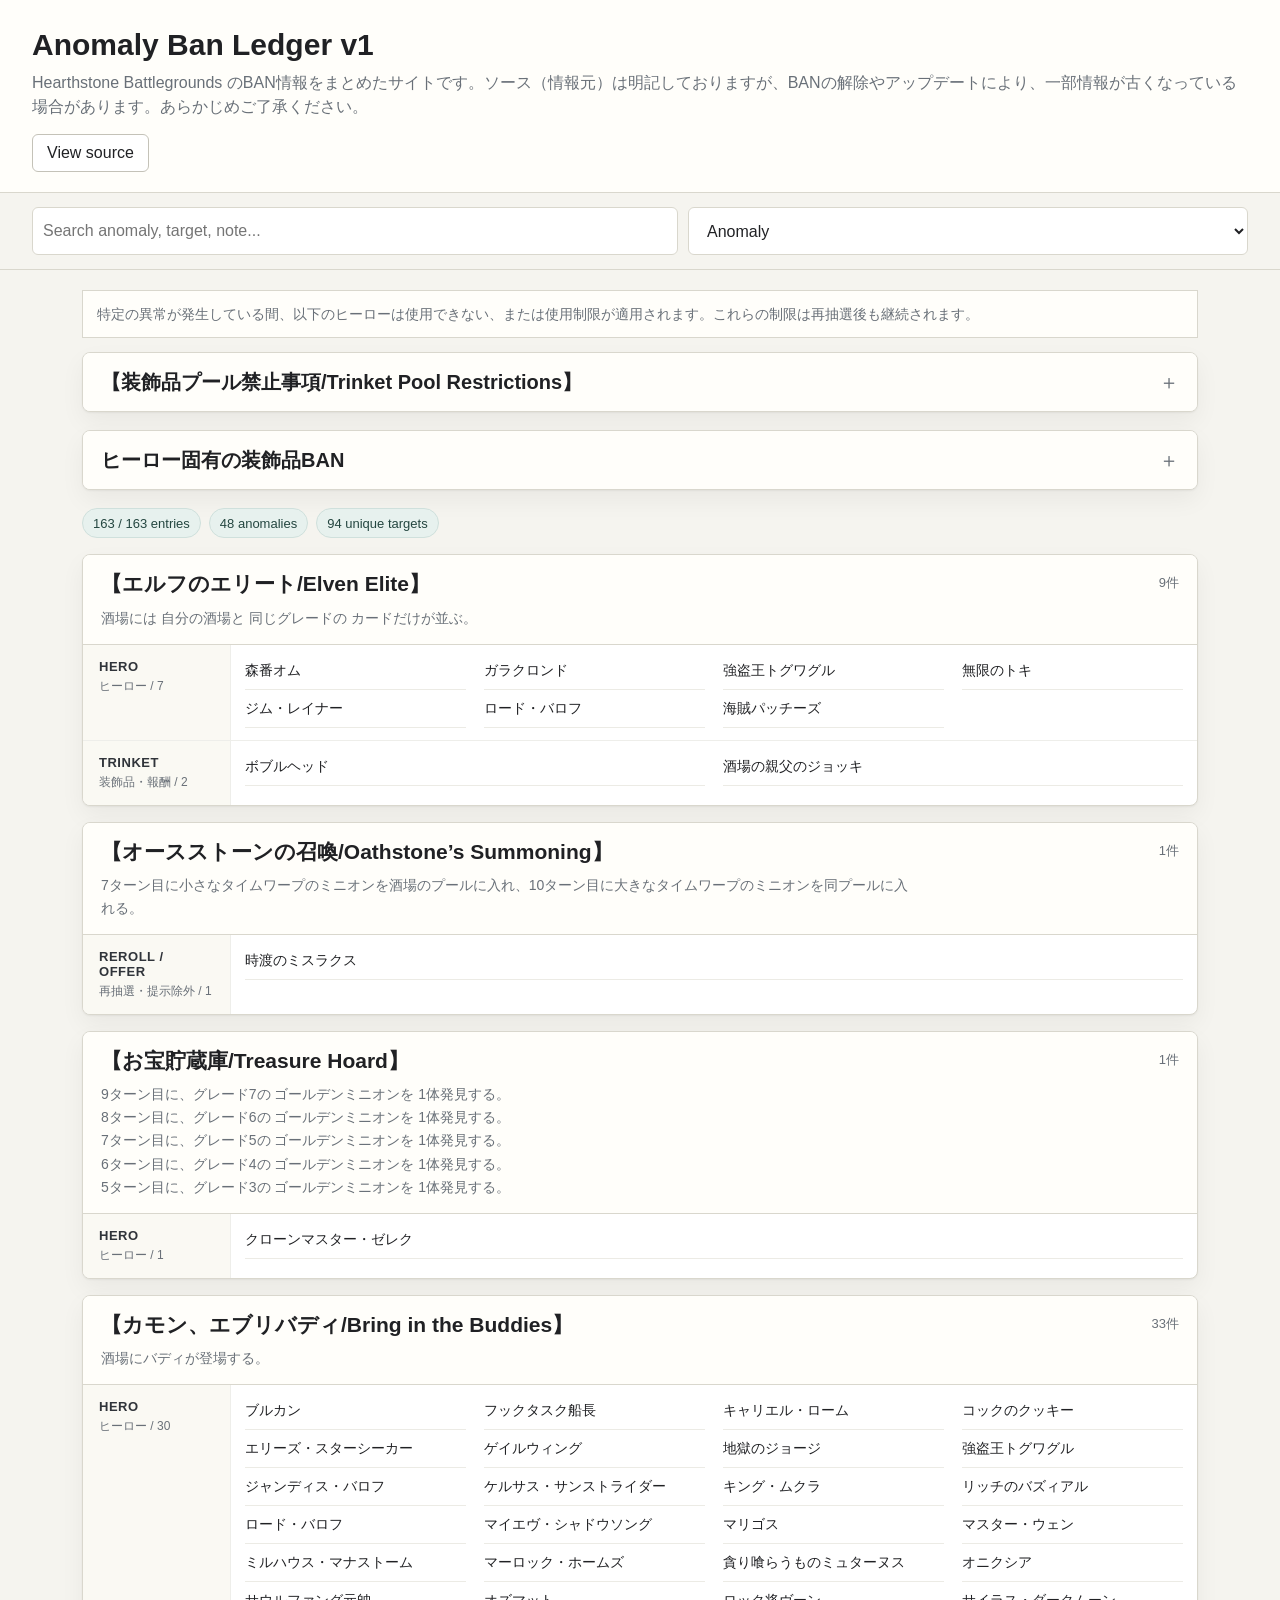
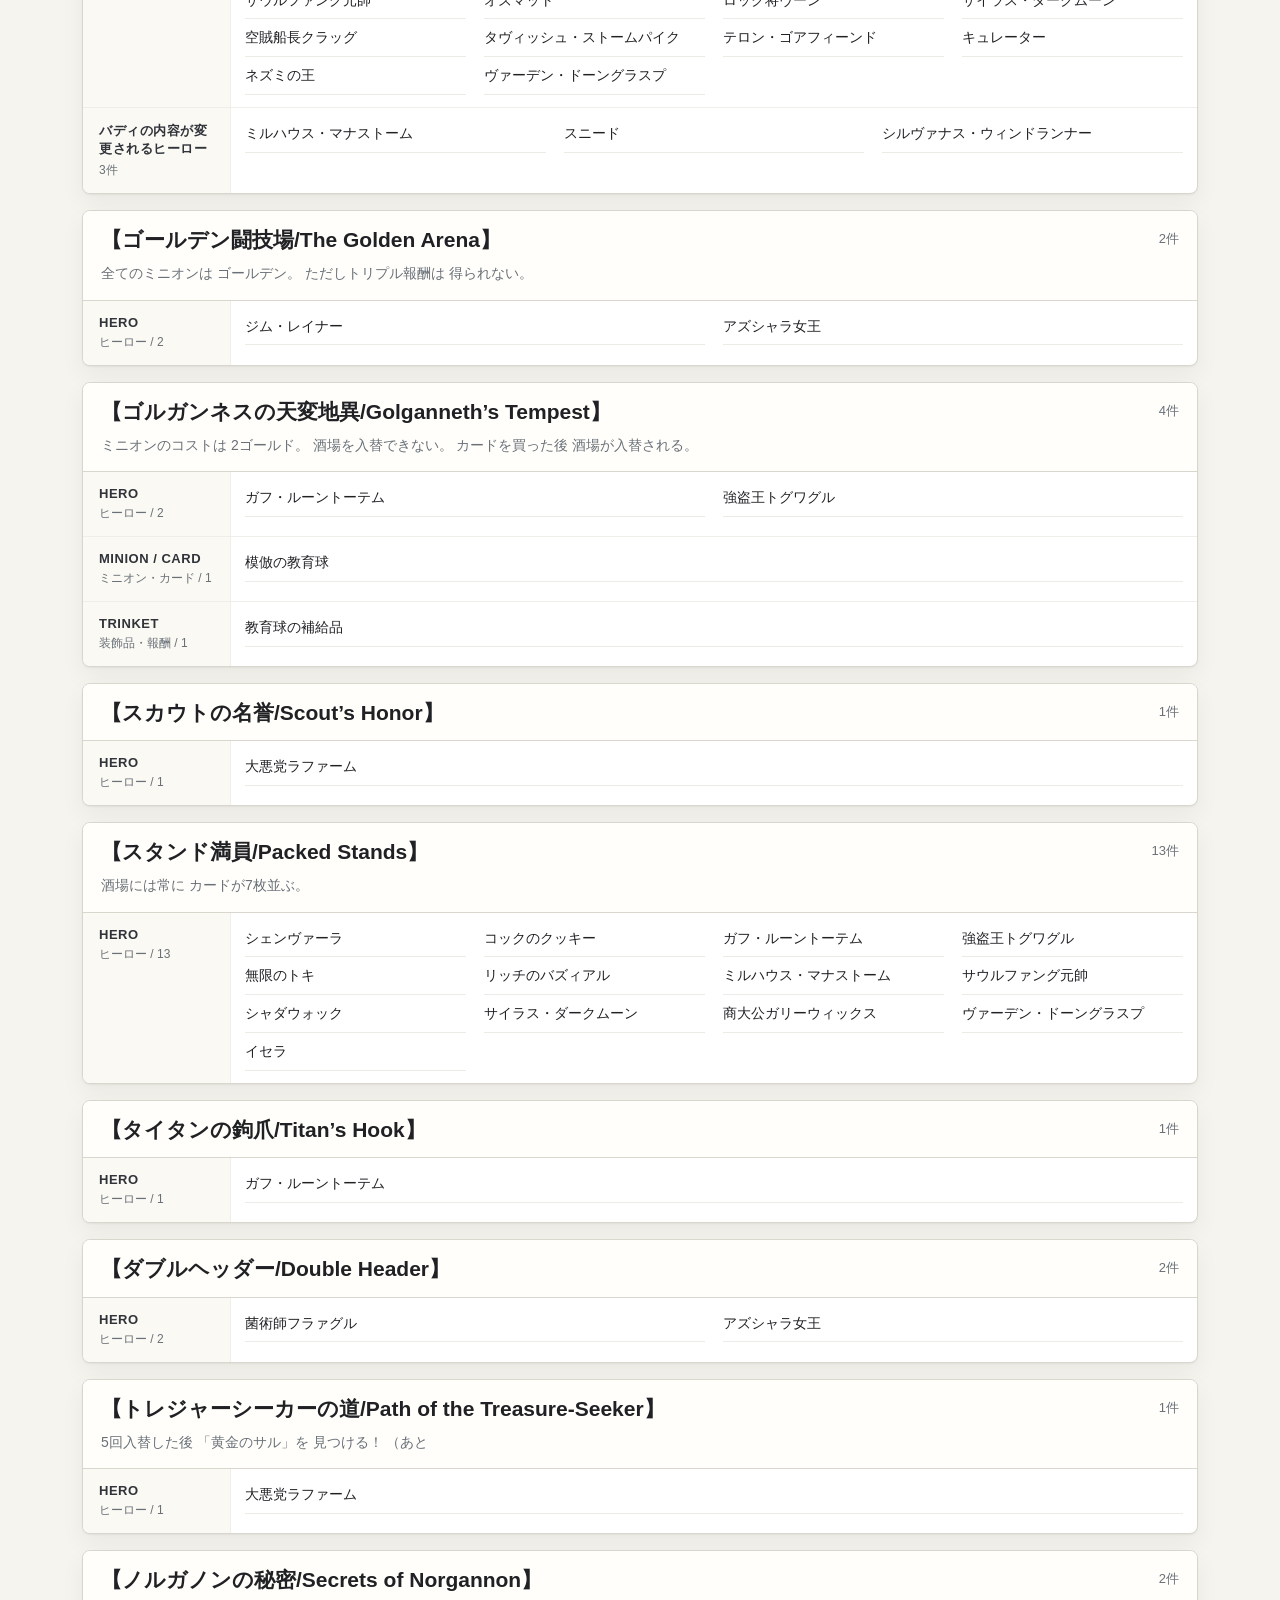
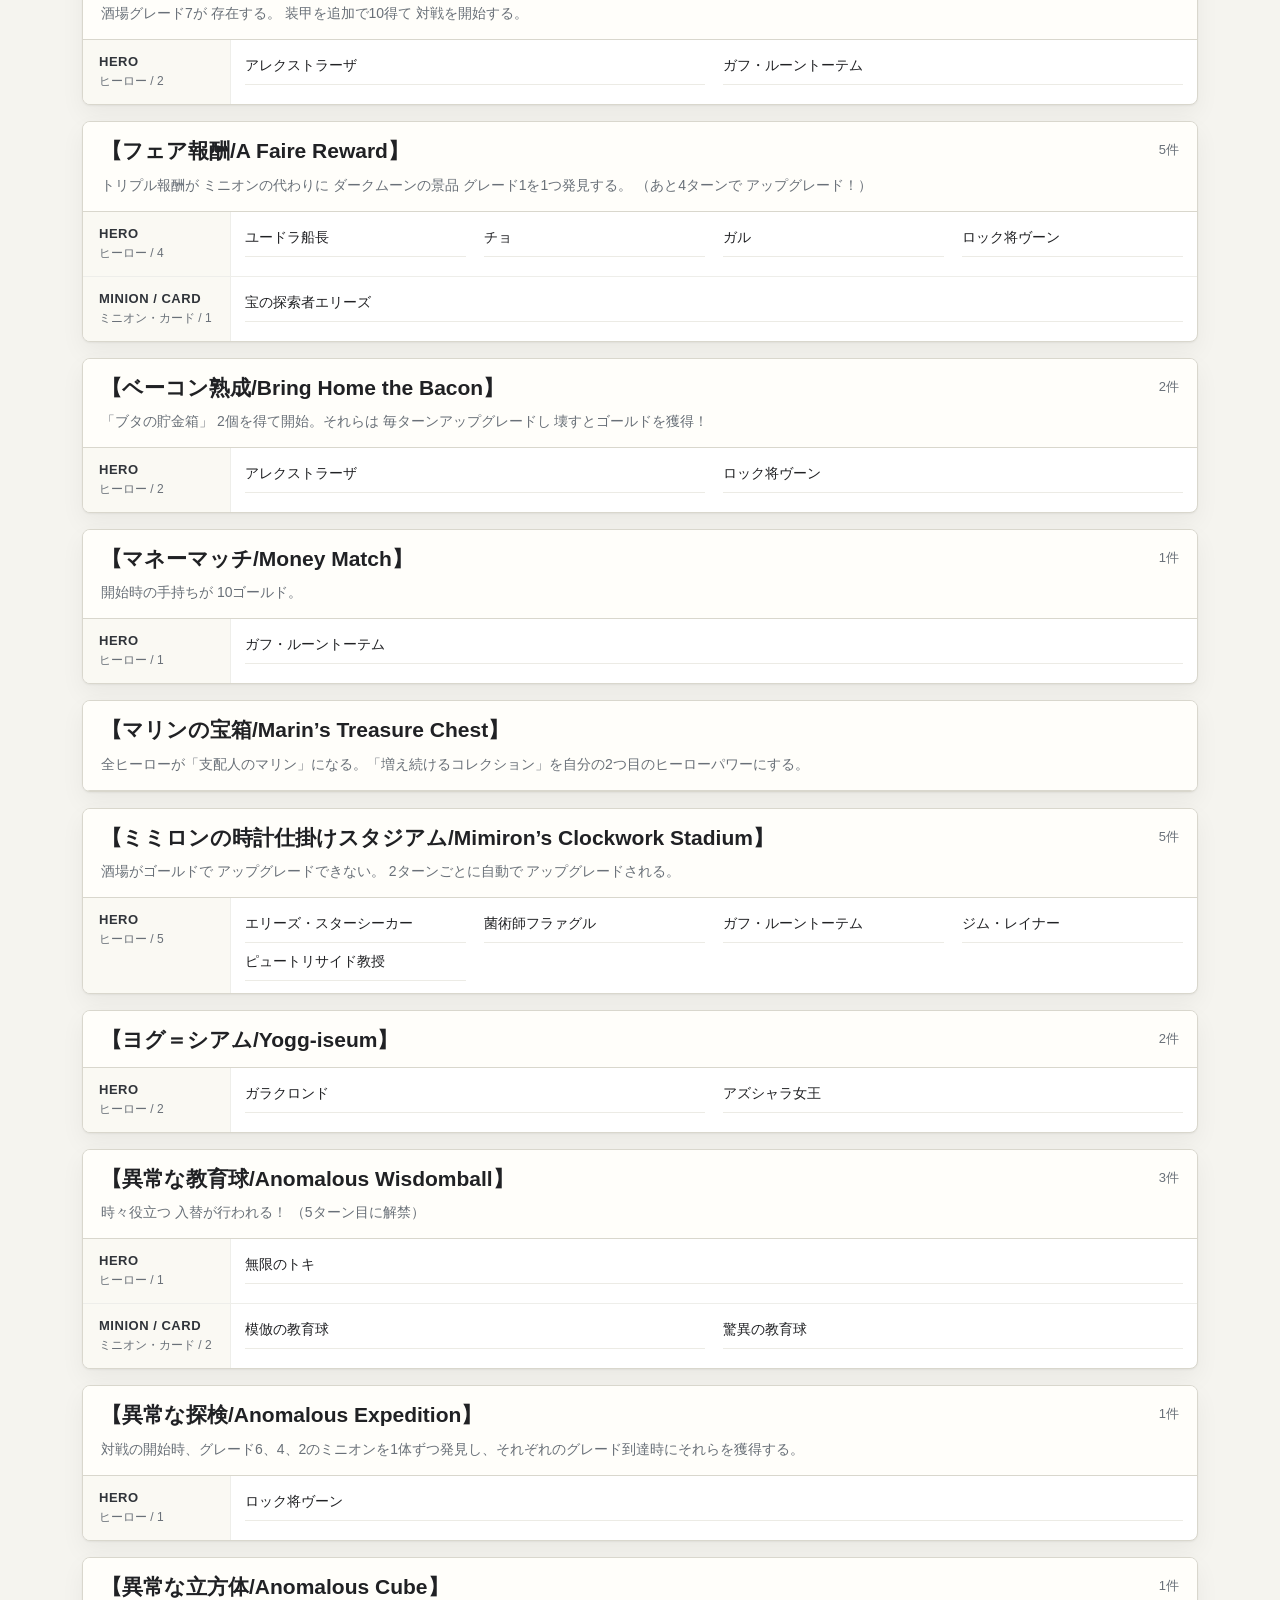
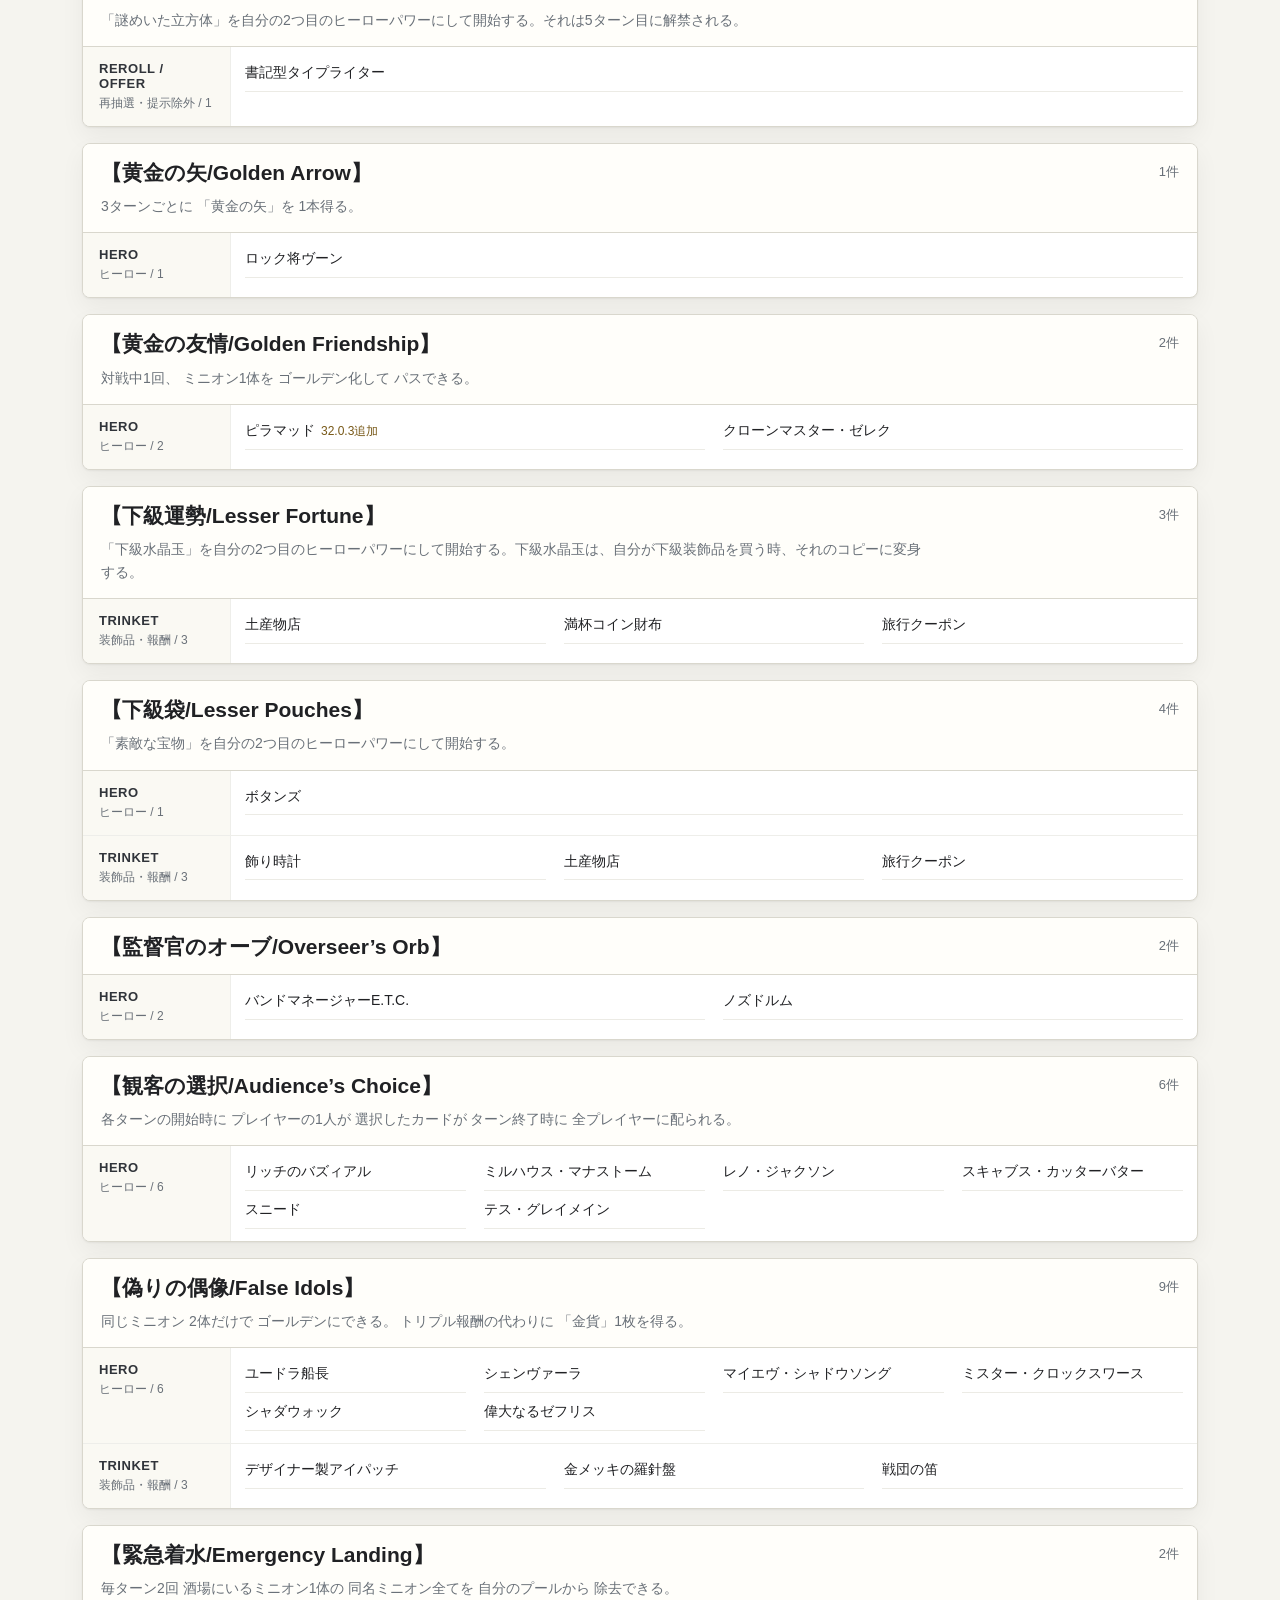
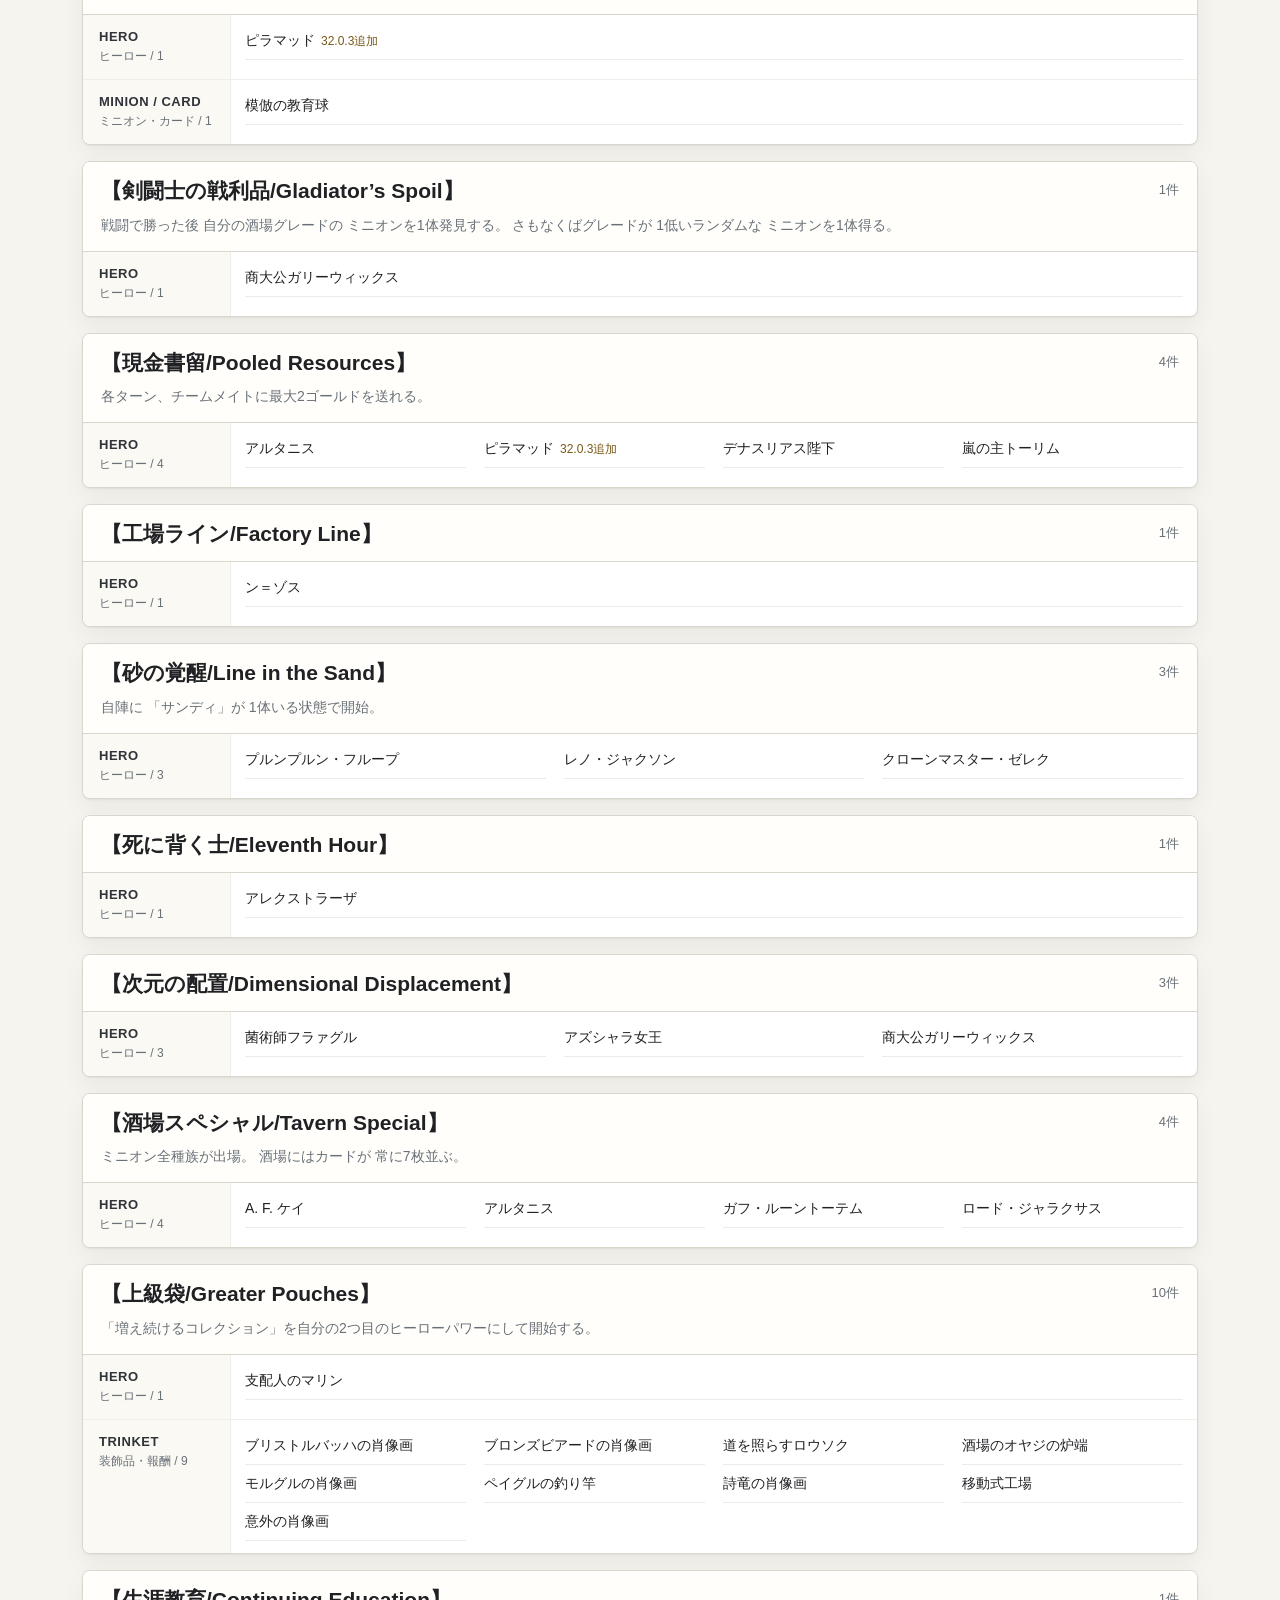
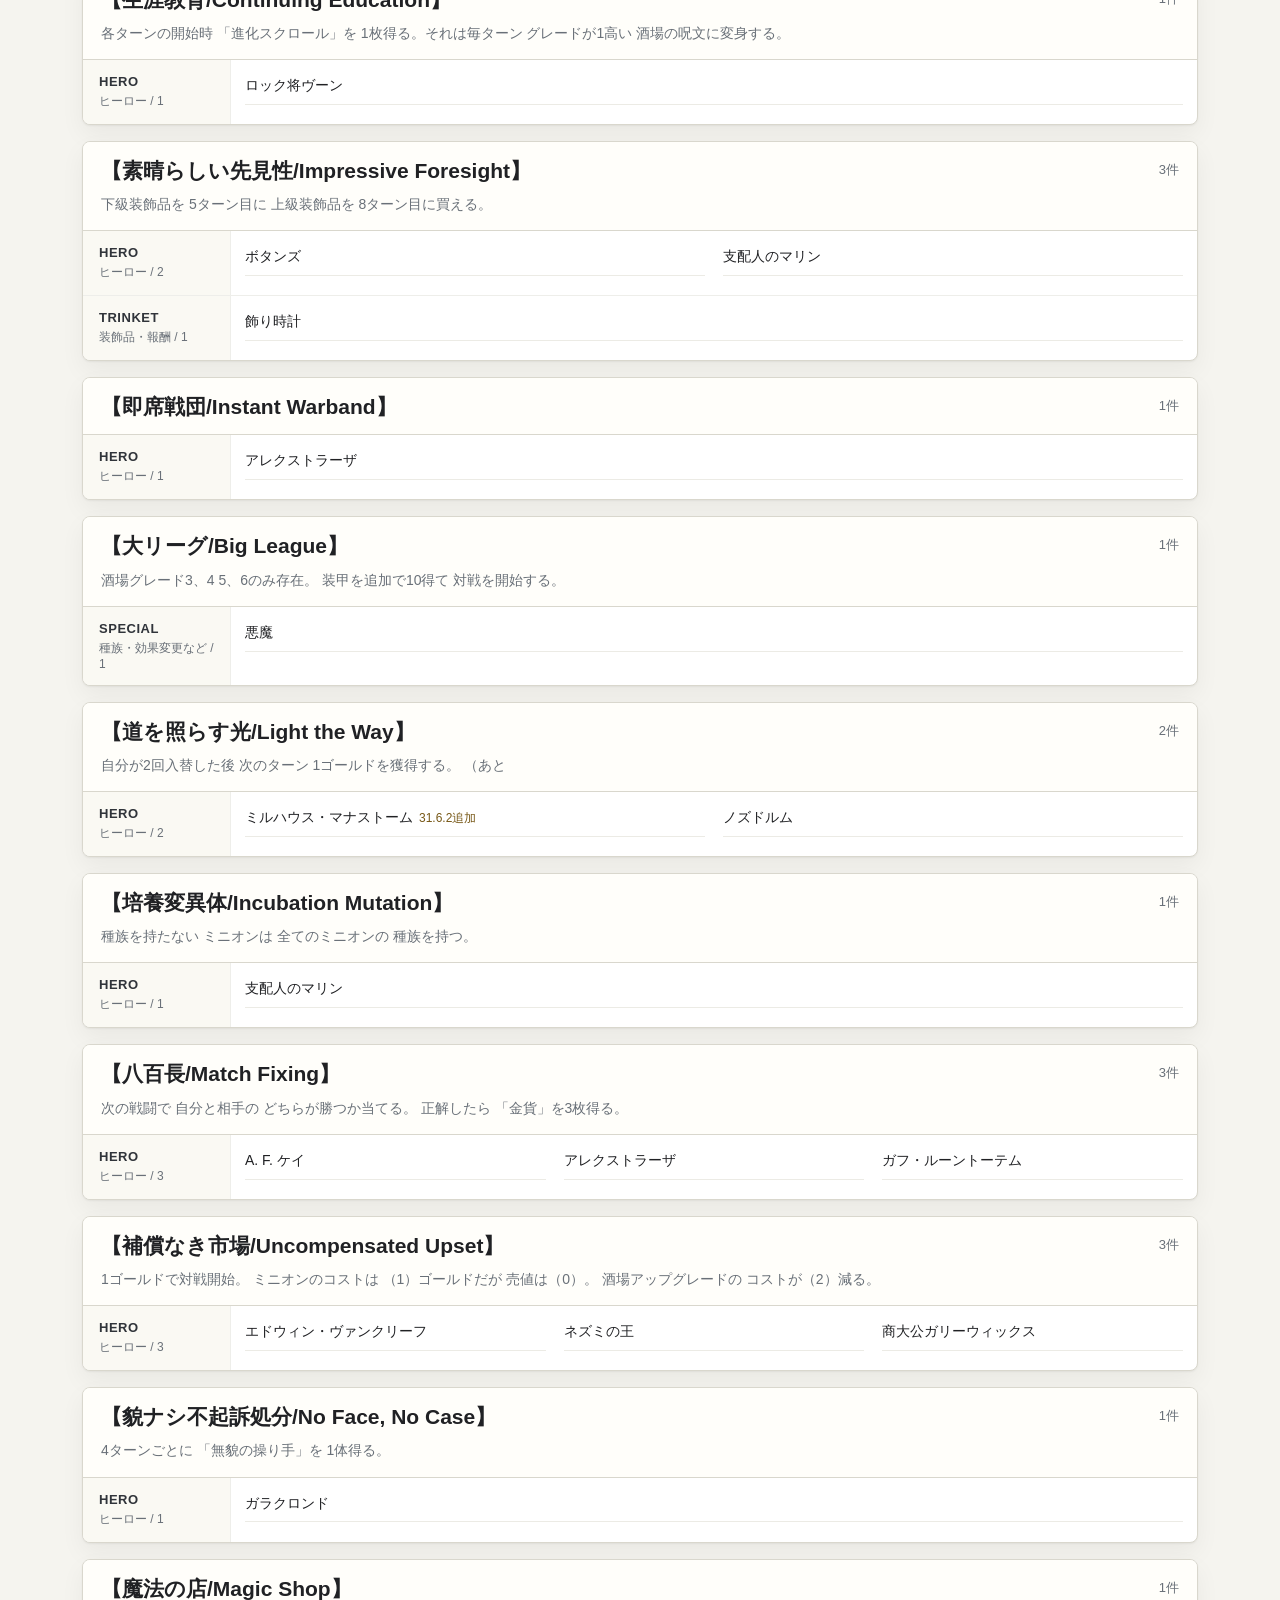
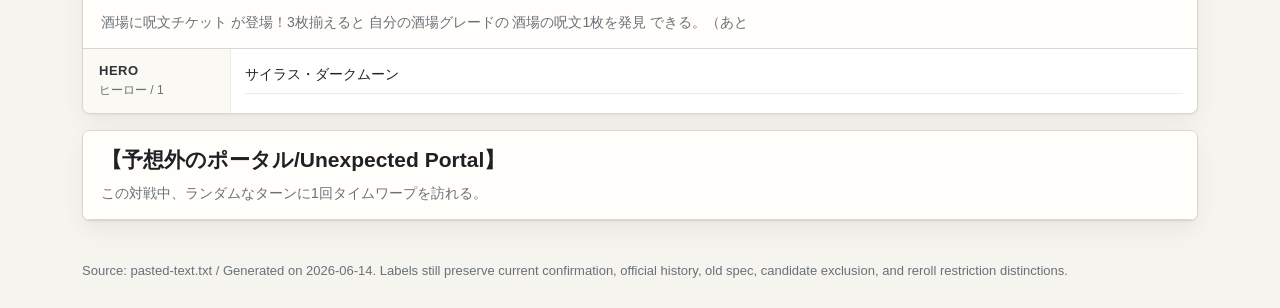
==== commit d677a3a9: "Rename buddy content change group" ====
--- a/index.html
+++ b/index.html
@@ -234,7 +234,14 @@
 function renderAnomaly(name, anomalyRows){
   const description=ANOMALY_DESCRIPTIONS[name]||'';
   const descriptionHtml=description?`<p class="anomaly-description">${esc(description)}</p>`:'';
-  const groupsHtml=GROUPS.map(g=>renderGroup(g, anomalyRows.filter(r=>r.group===g.key))).join('');
+  const anomalyGroups=GROUPS.map(group=>{
+    const groupRows=anomalyRows.filter(row=>row.group===group.key);
+    if(group.key==='special' && groupRows.some(row=>/異常効果による内容変更/.test(row.restriction))){
+      return {...group,label:'バディの内容が変更されるヒーロー',hint:''};
+    }
+    return group;
+  });
+  const groupsHtml=anomalyGroups.map(group=>renderGroup(group, anomalyRows.filter(row=>row.group===group.key))).join('');
   const countHtml=anomalyRows.length?`<div class="count">${anomalyRows.length}件</div>`:''; return `<article class="anomaly"><header class="anomaly-header"><div><h2 class="anomaly-title">${esc(name)}</h2>${descriptionHtml}</div>${countHtml}</header><div class="groups">${groupsHtml}</div></article>`;
 }
 function render(){
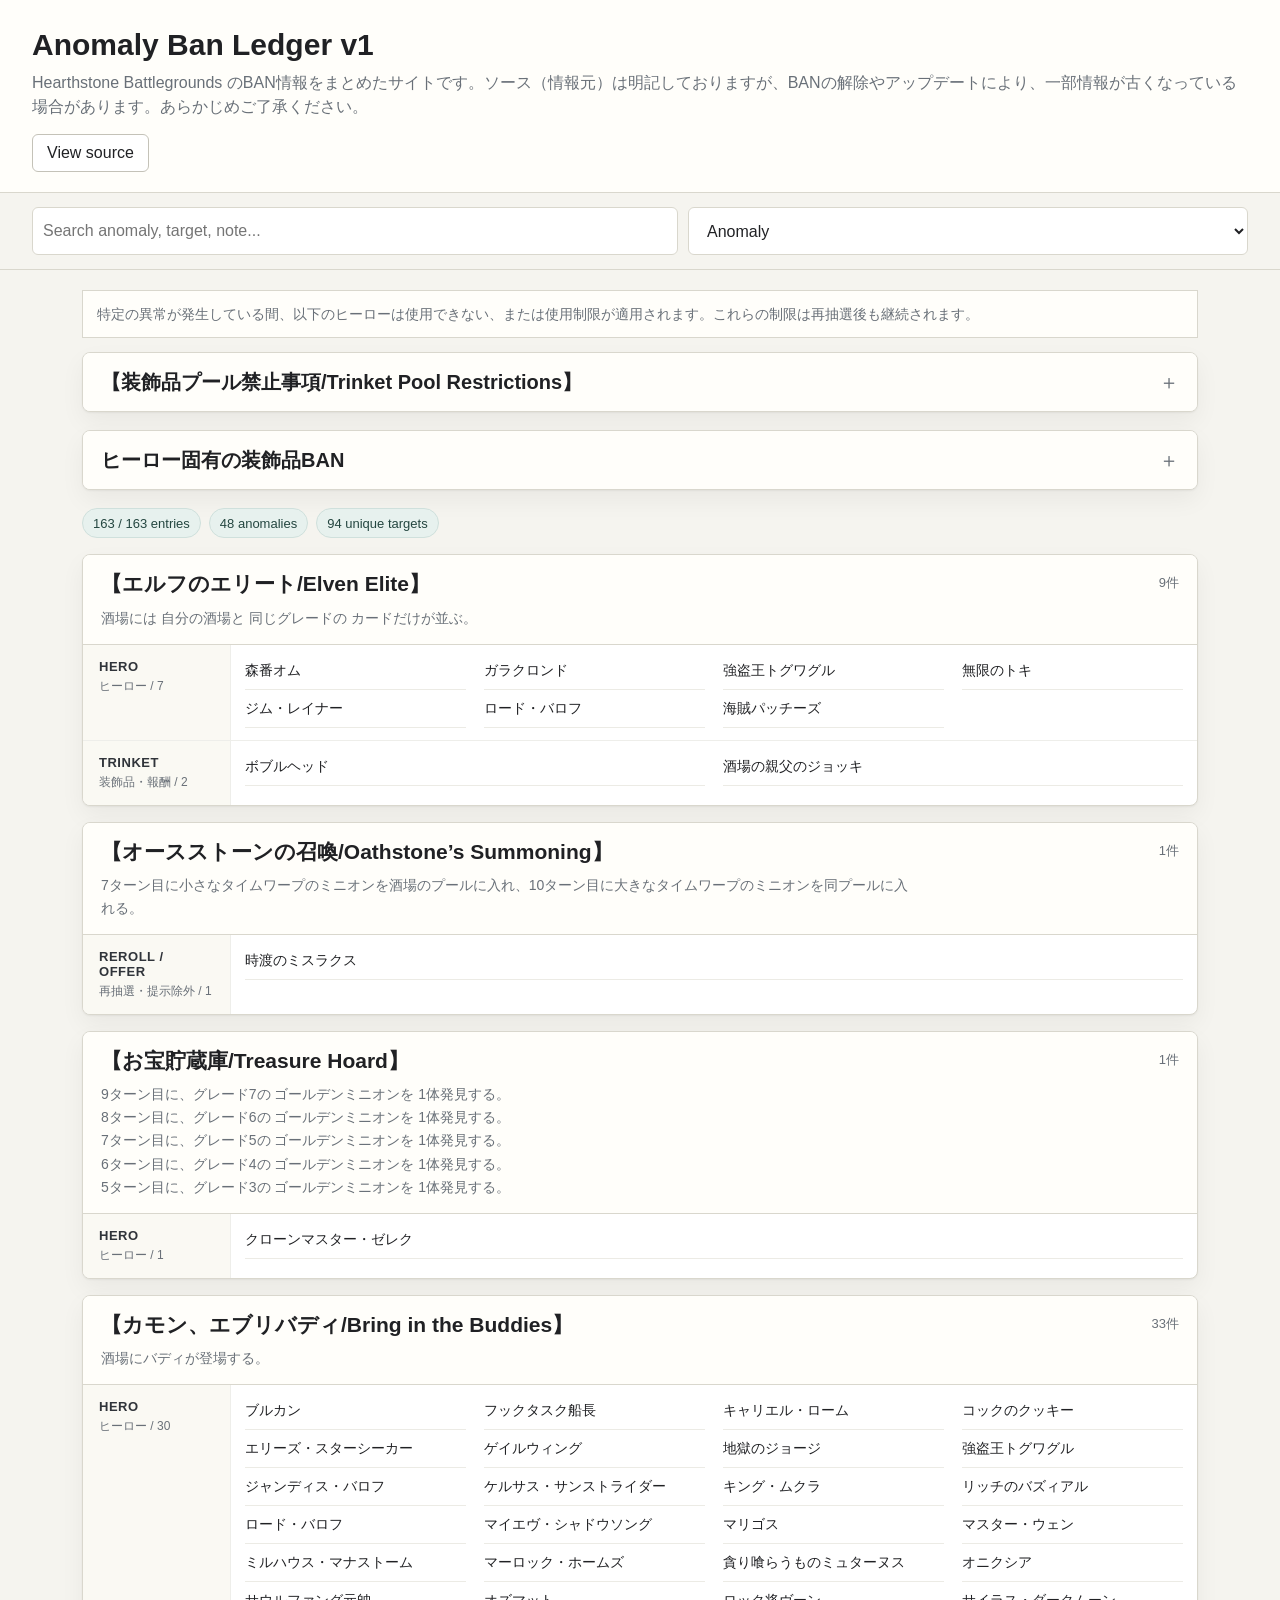
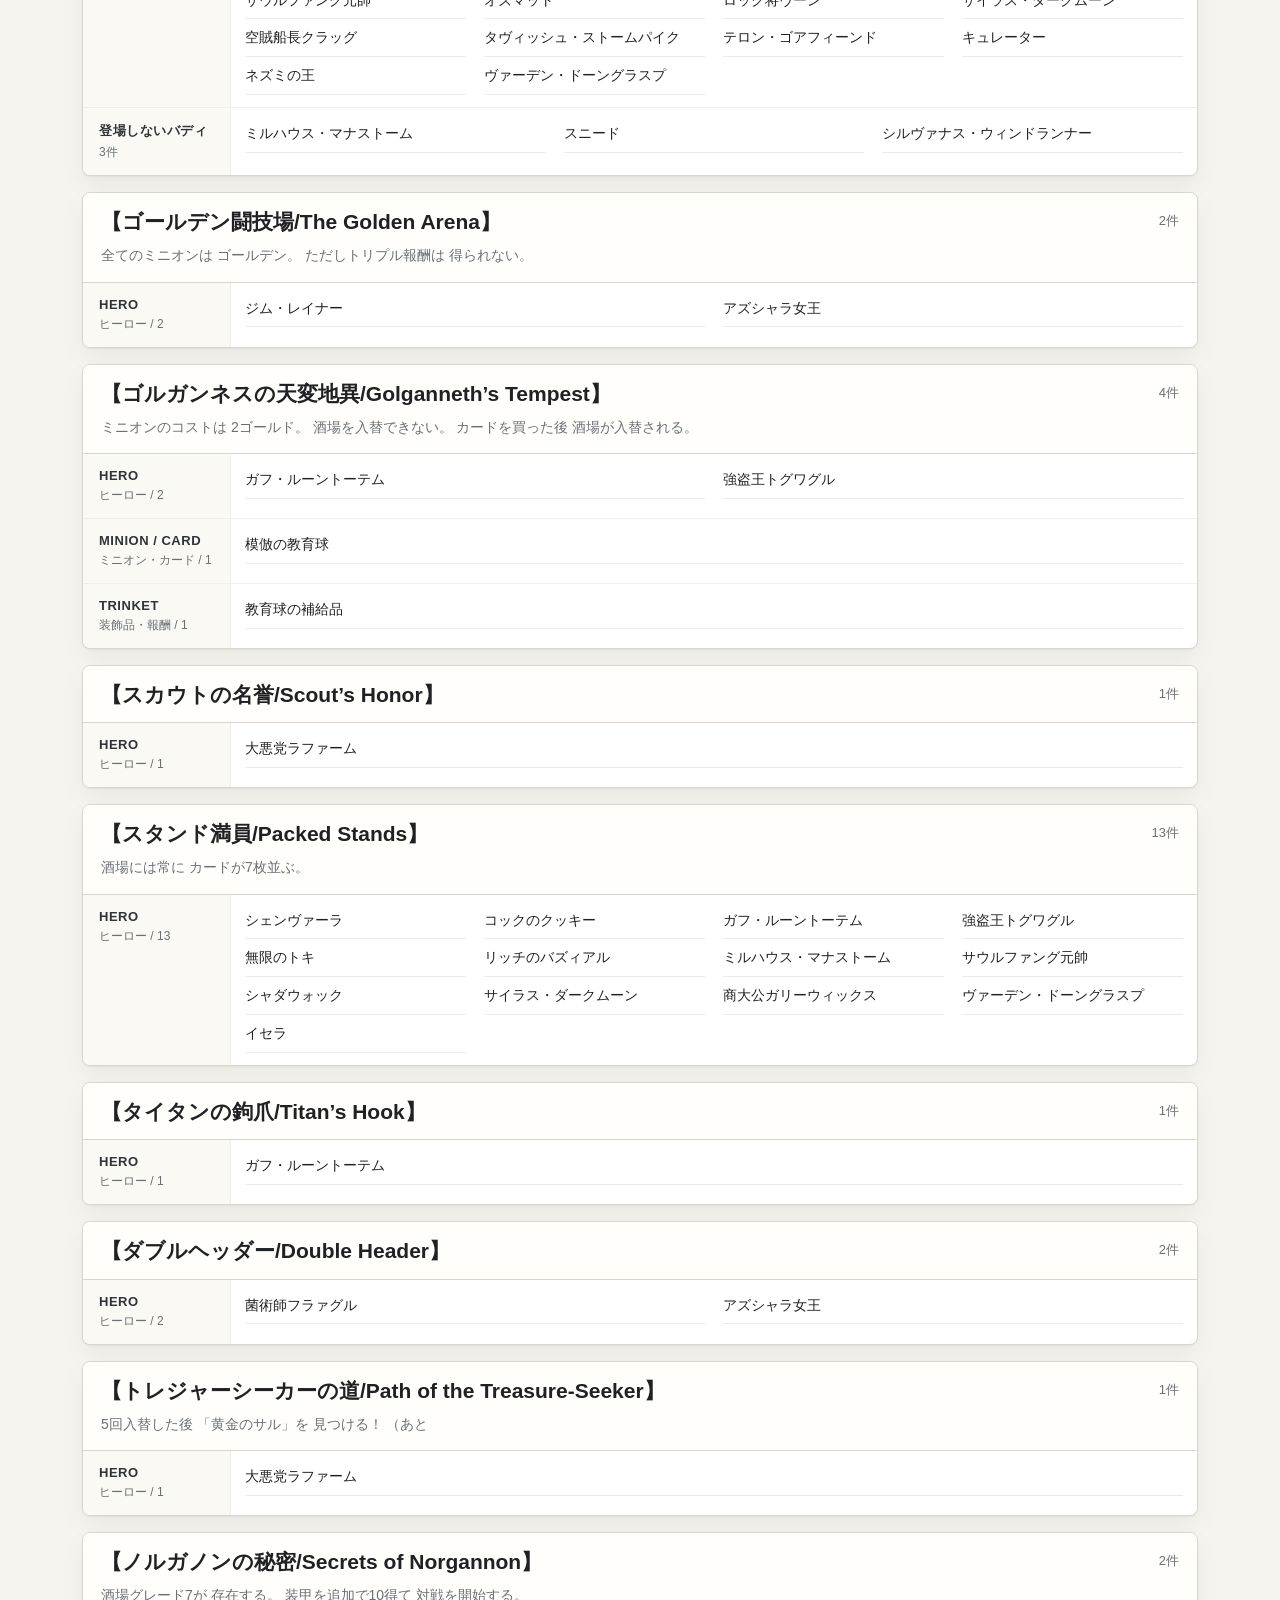
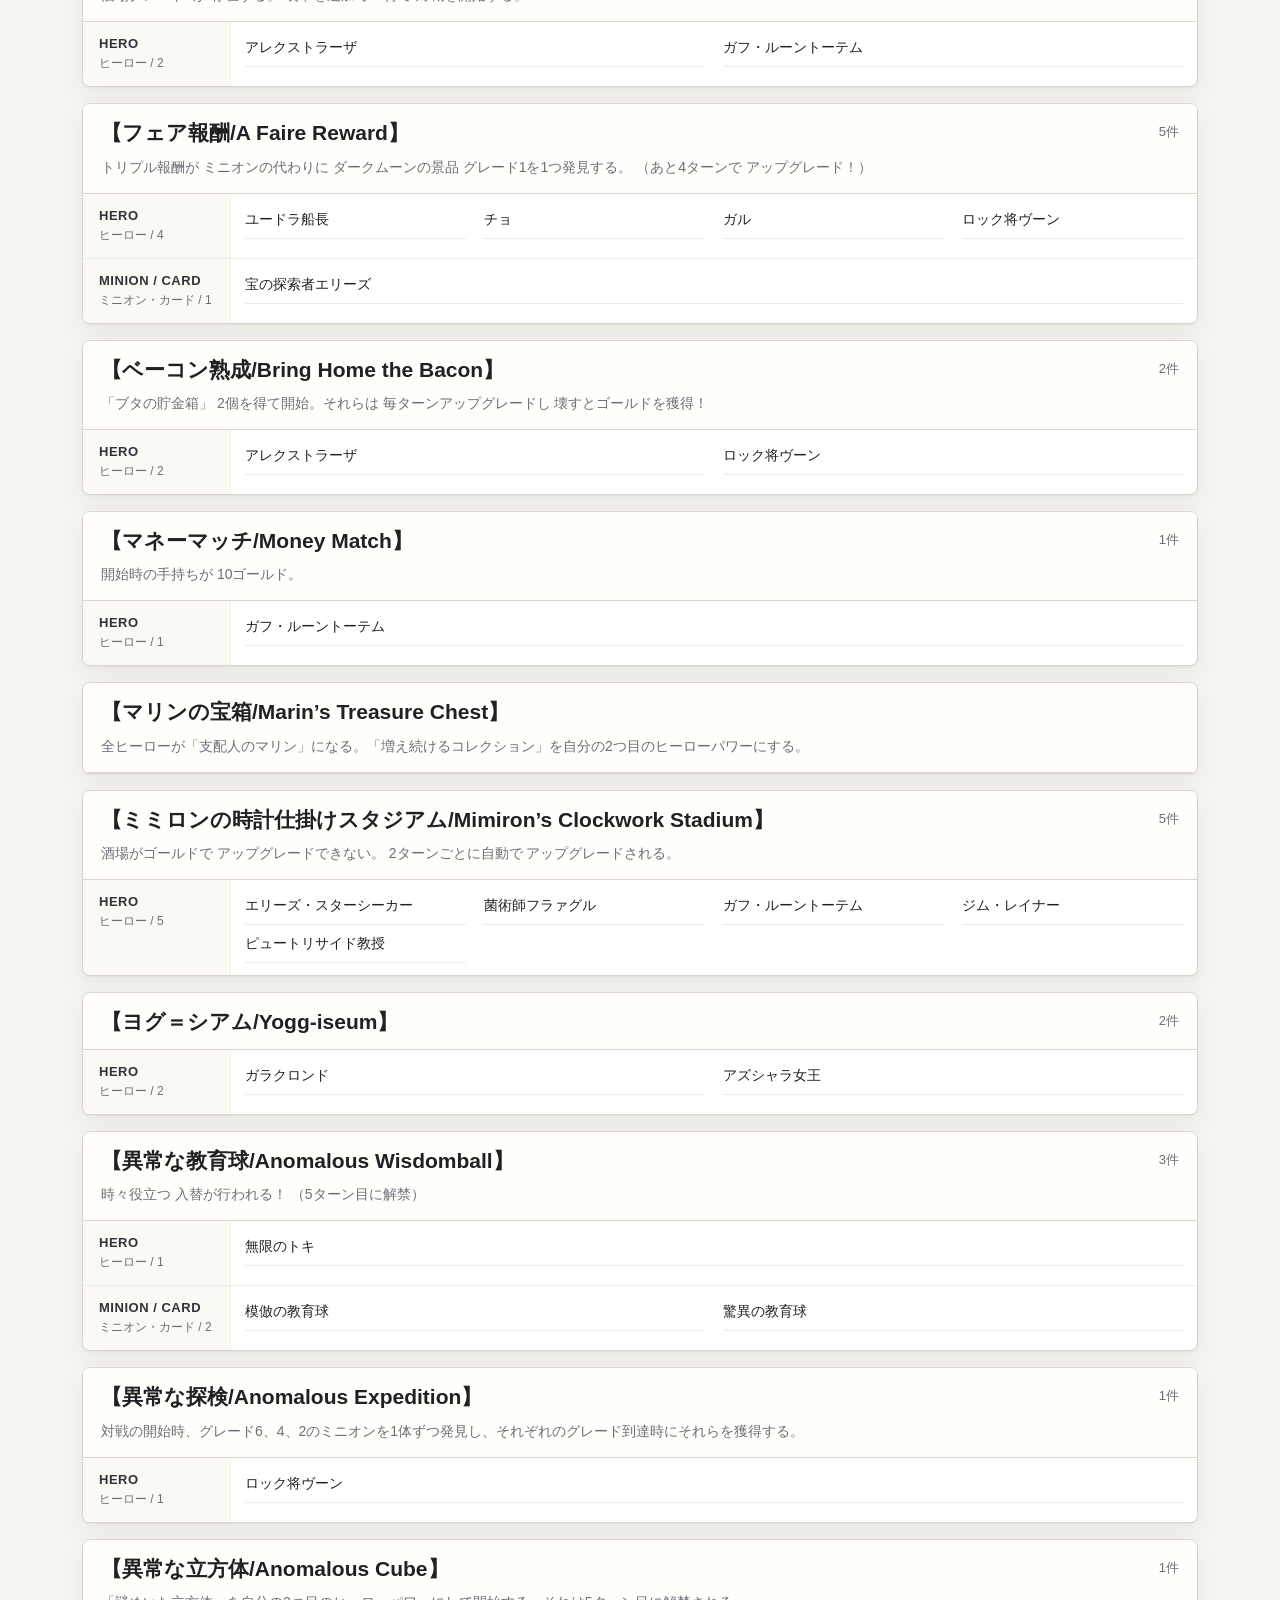
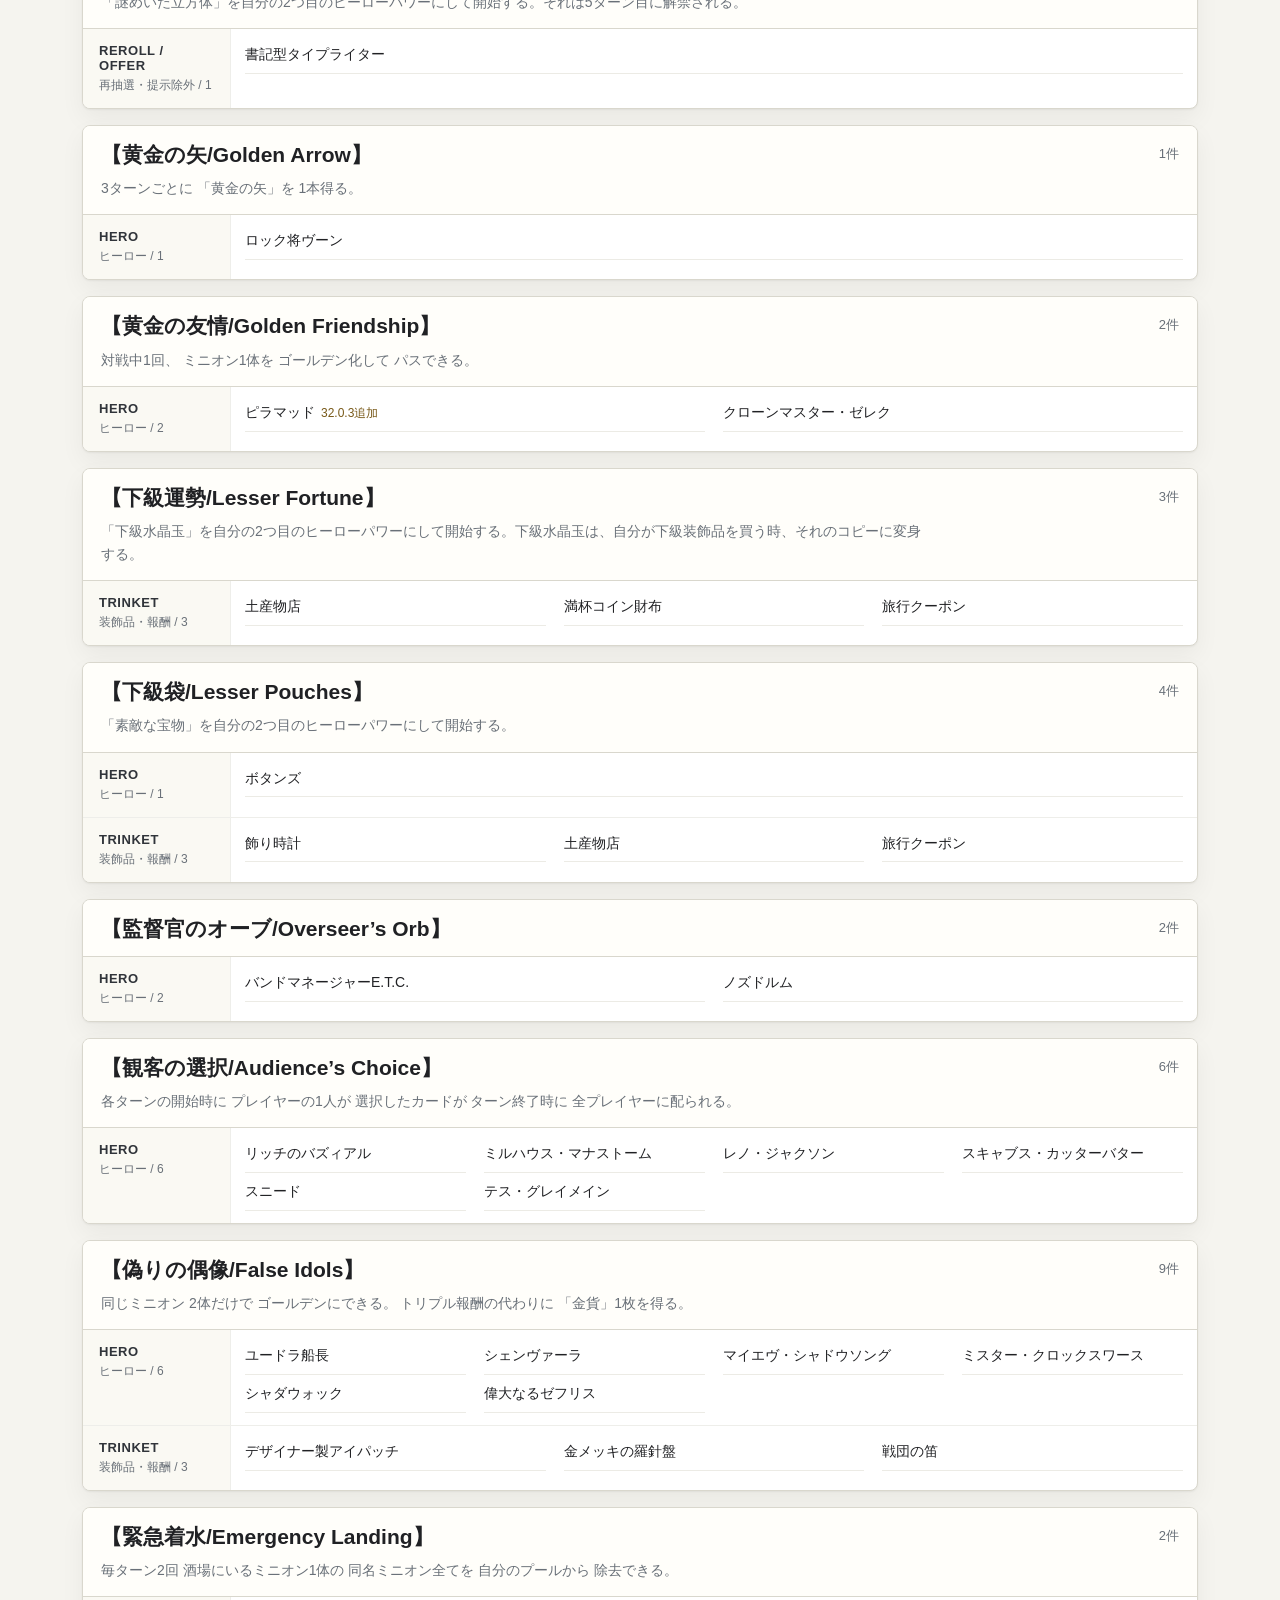
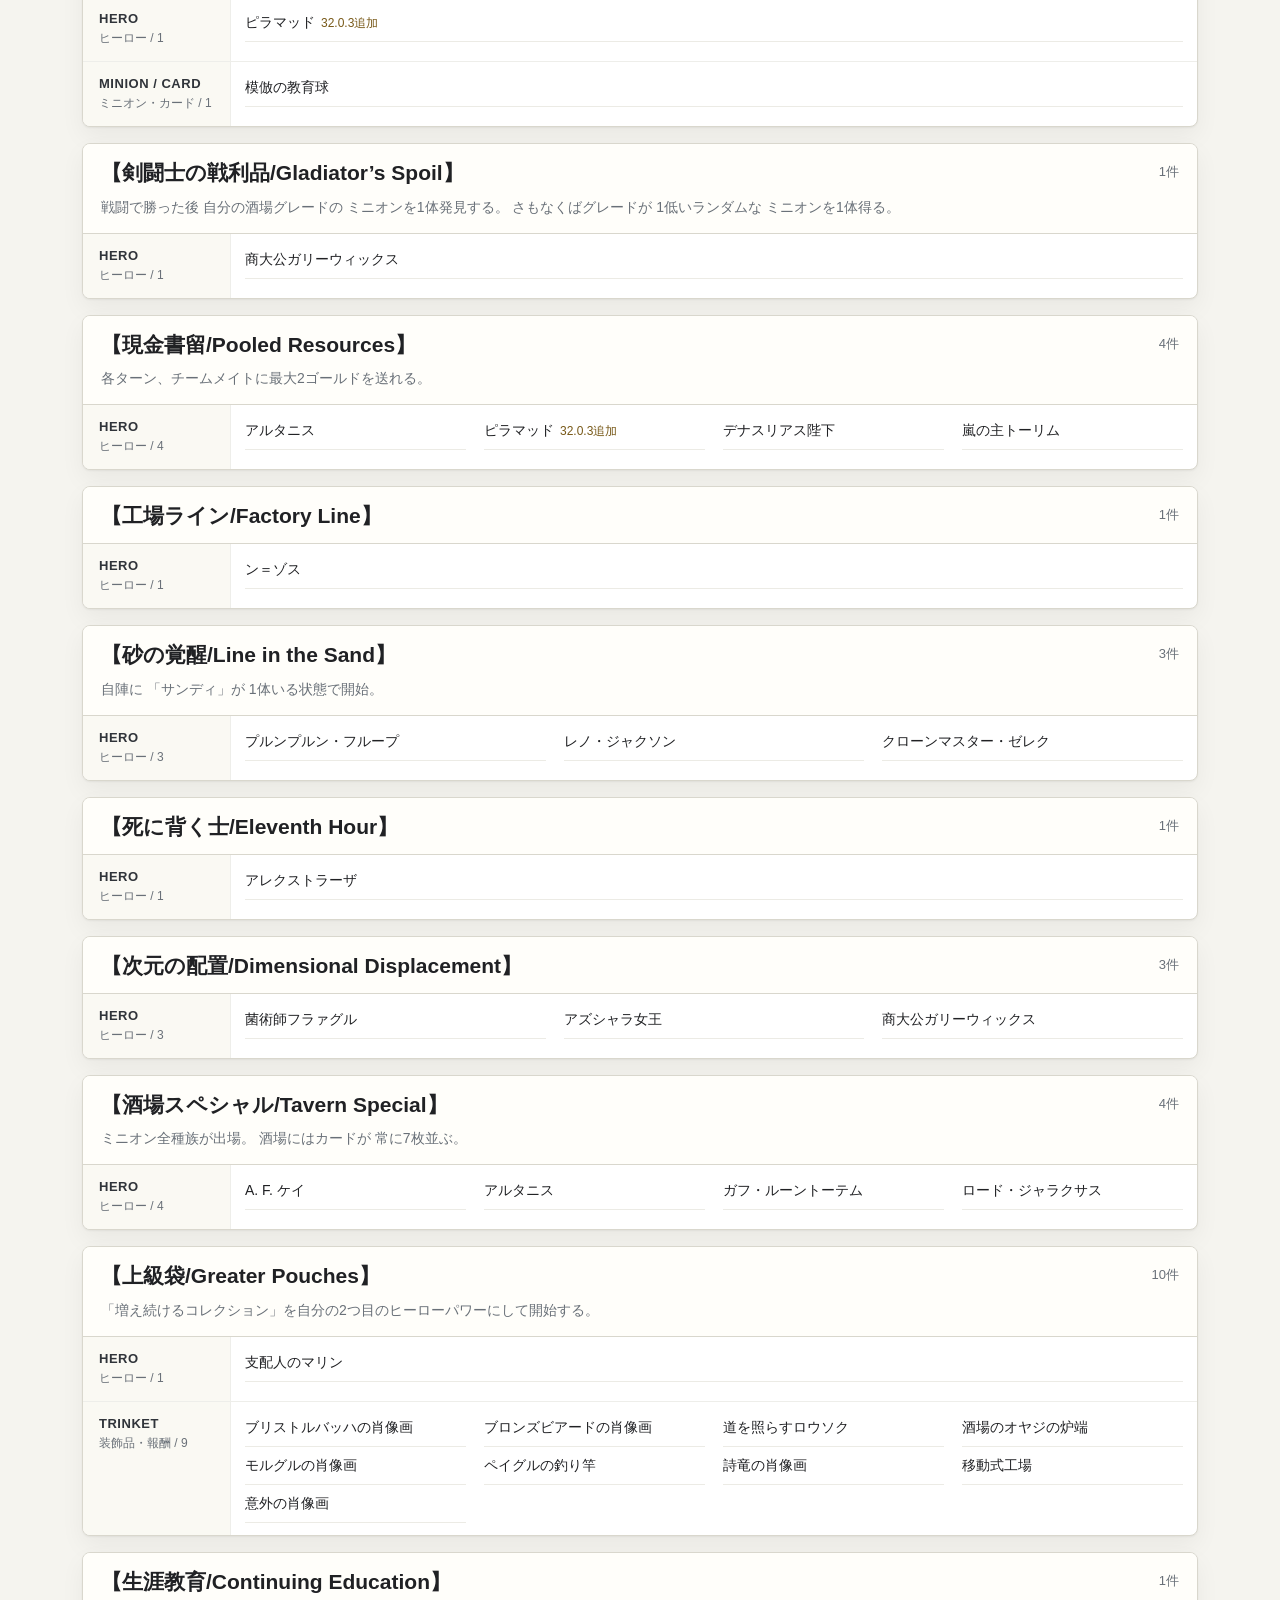
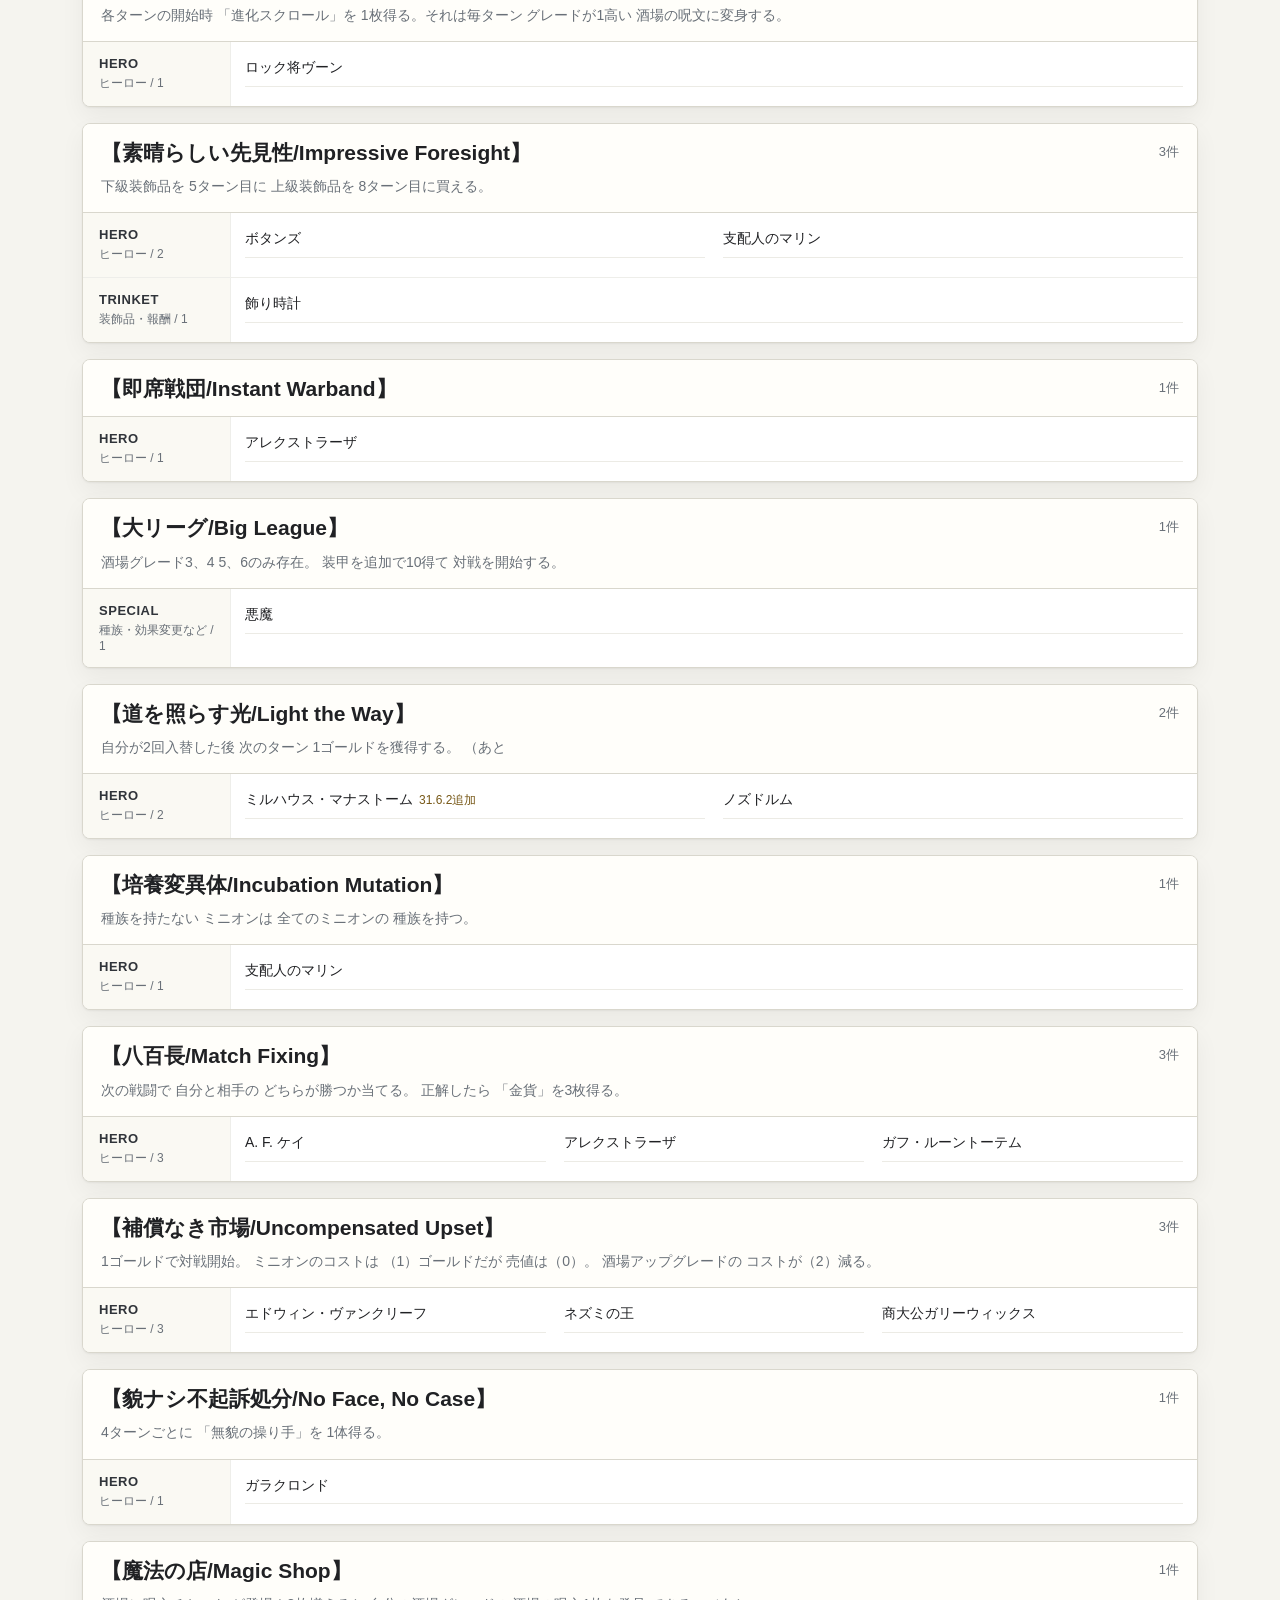
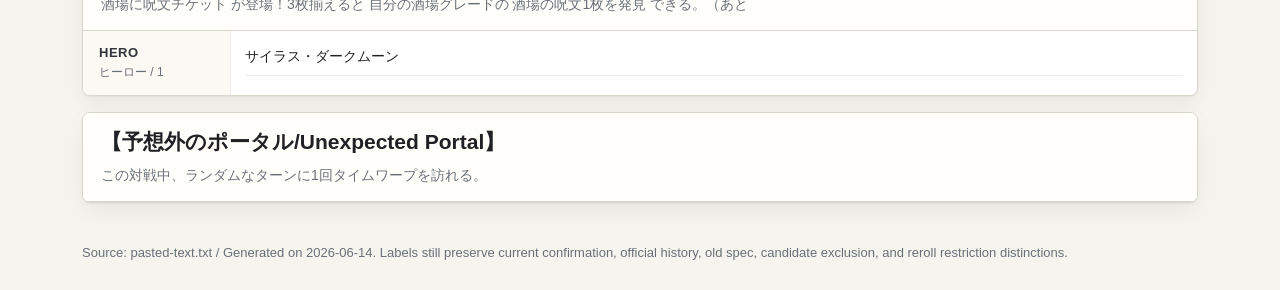
==== commit 8848fc76: "Rename buddy content change group" ====
--- a/index.html
+++ b/index.html
@@ -237,7 +237,7 @@
   const anomalyGroups=GROUPS.map(group=>{
     const groupRows=anomalyRows.filter(row=>row.group===group.key);
     if(group.key==='special' && groupRows.some(row=>/異常効果による内容変更/.test(row.restriction))){
-      return {...group,label:'バディの内容が変更されるヒーロー',hint:''};
+      return {...group,label:'登場しないバディ',hint:''};
     }
     return group;
   });
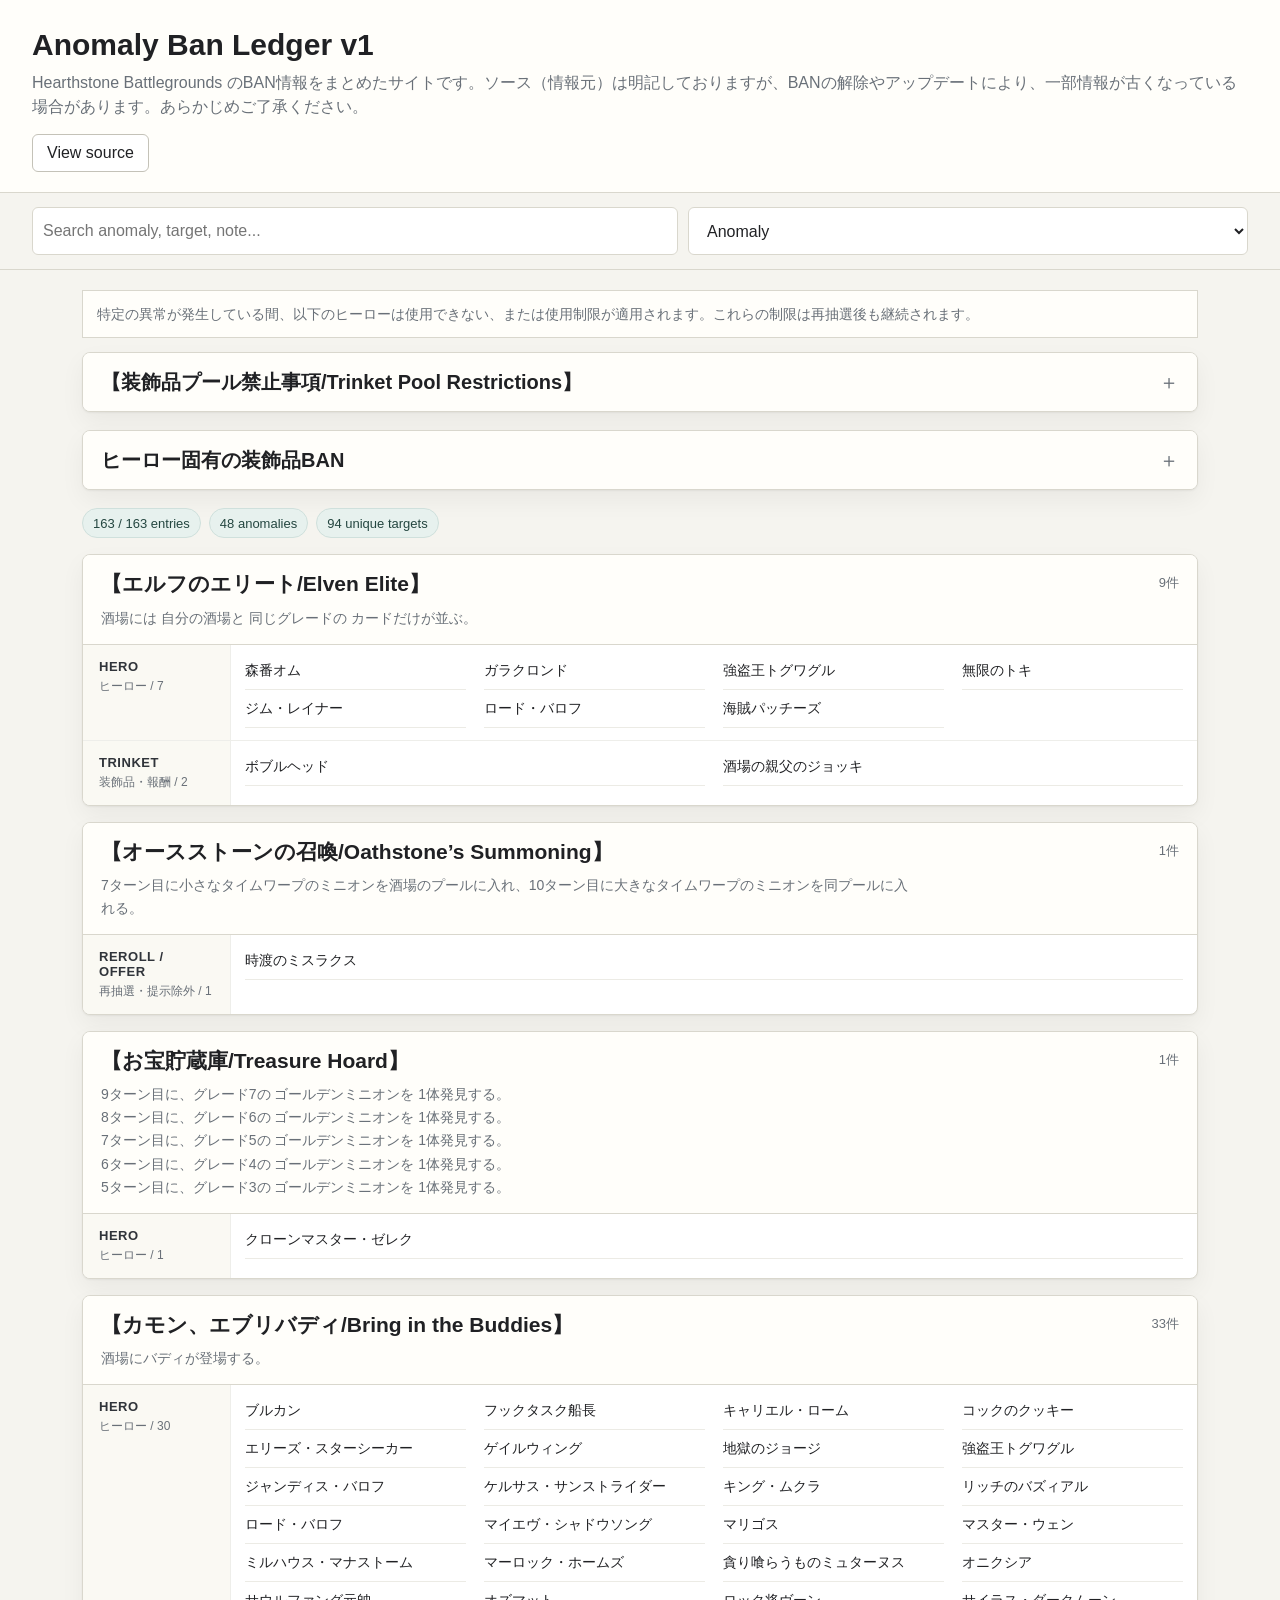
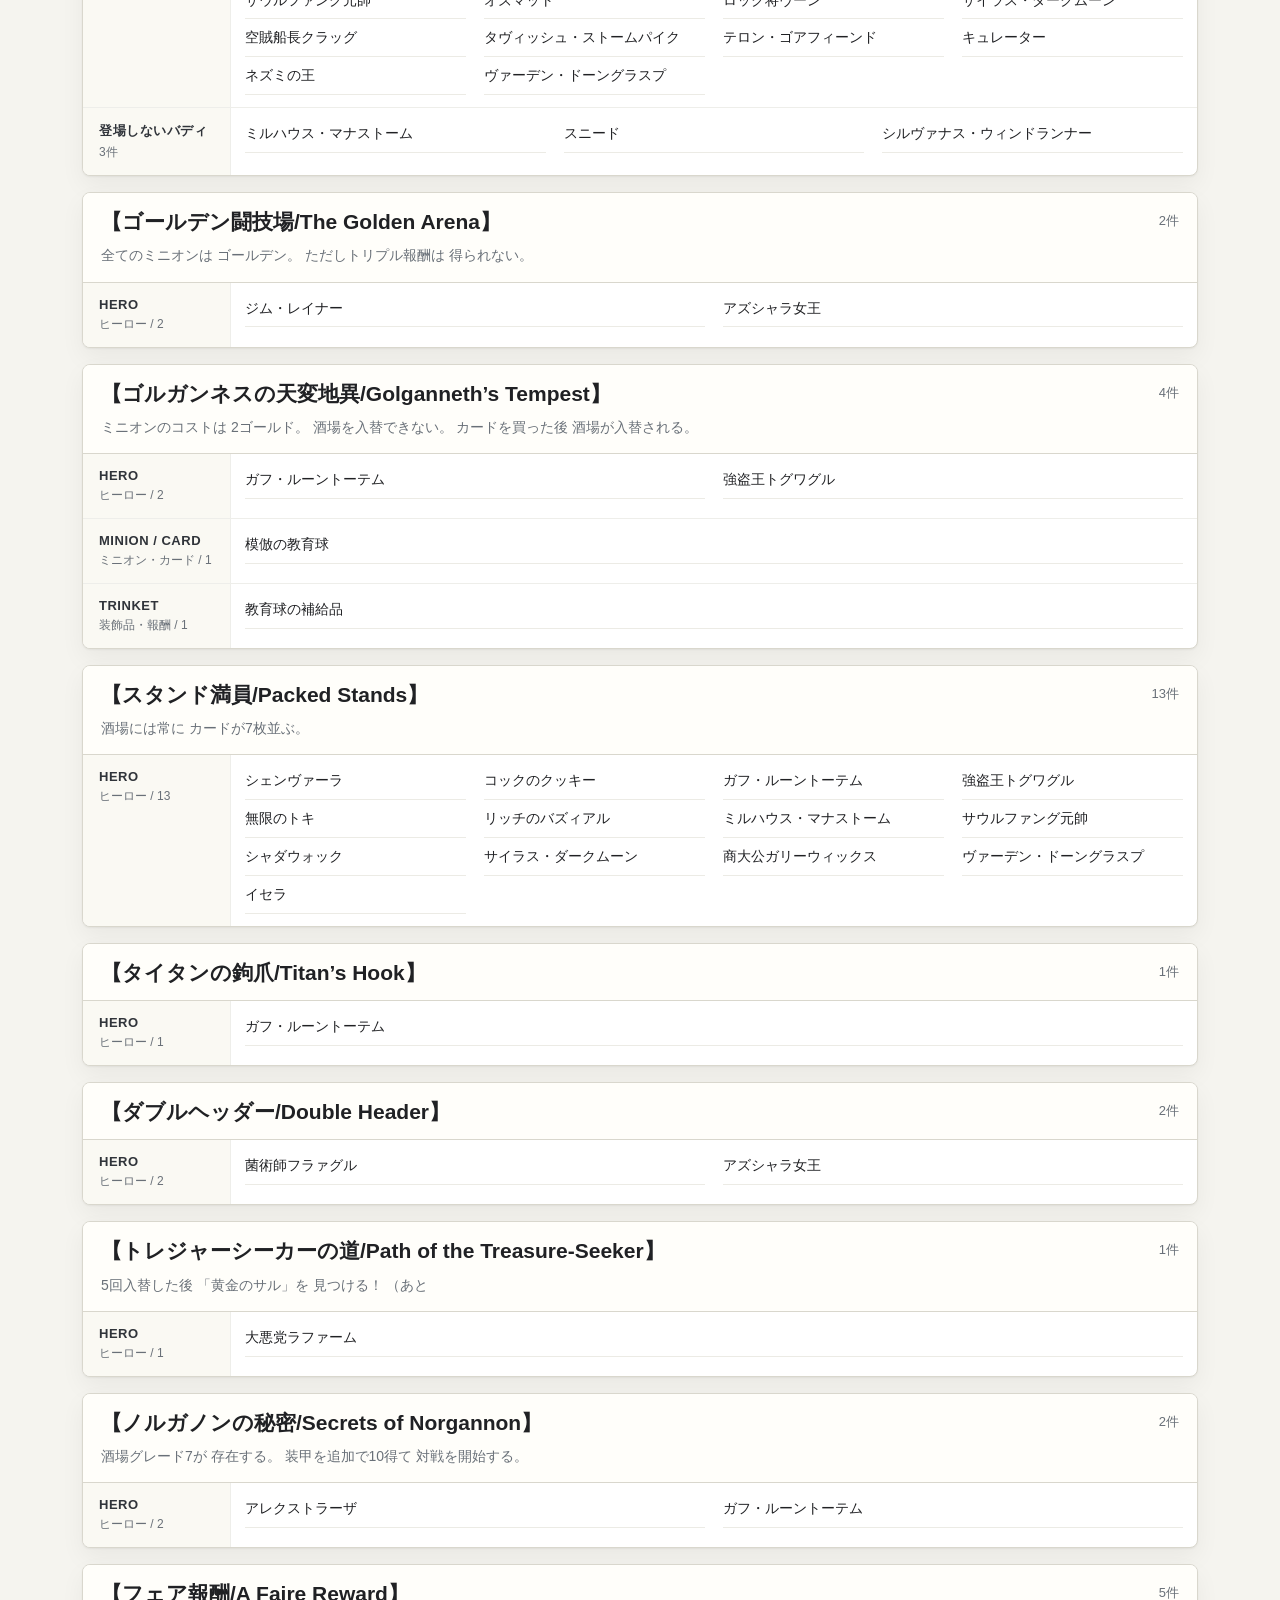
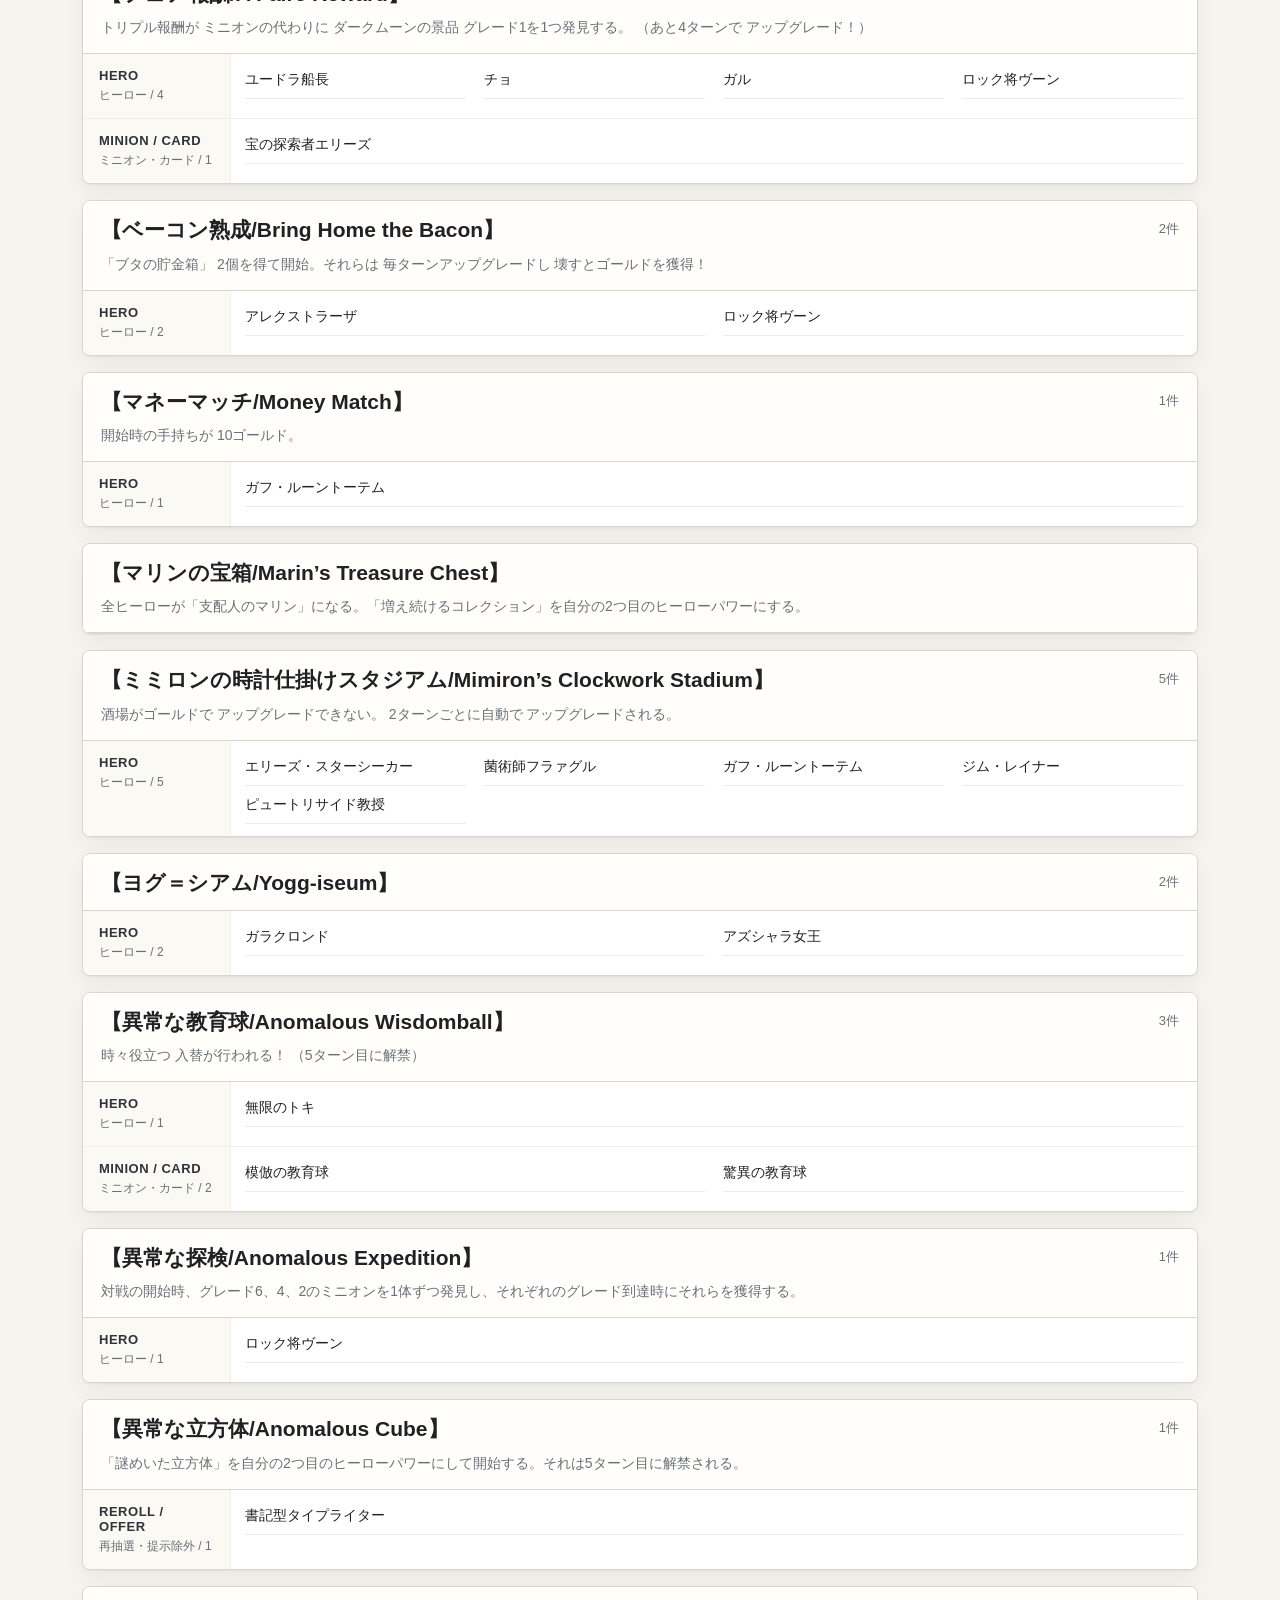
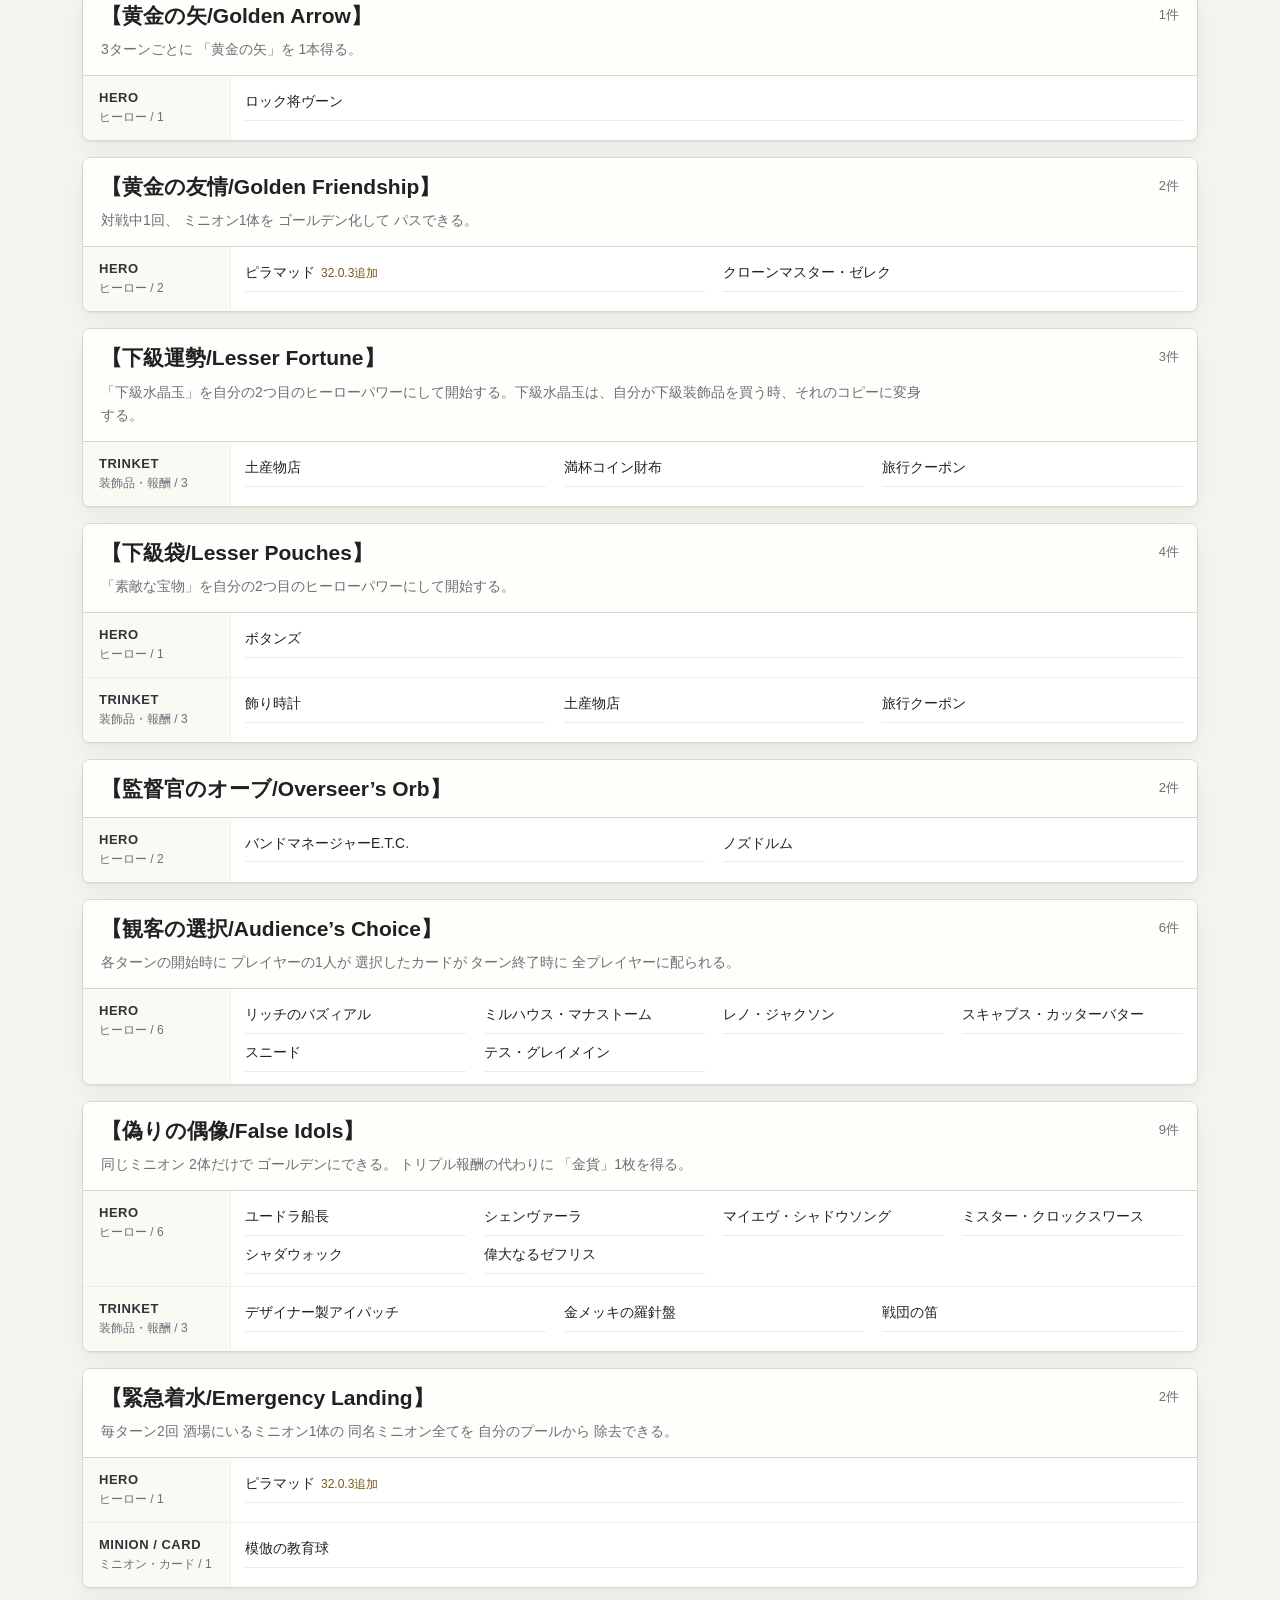
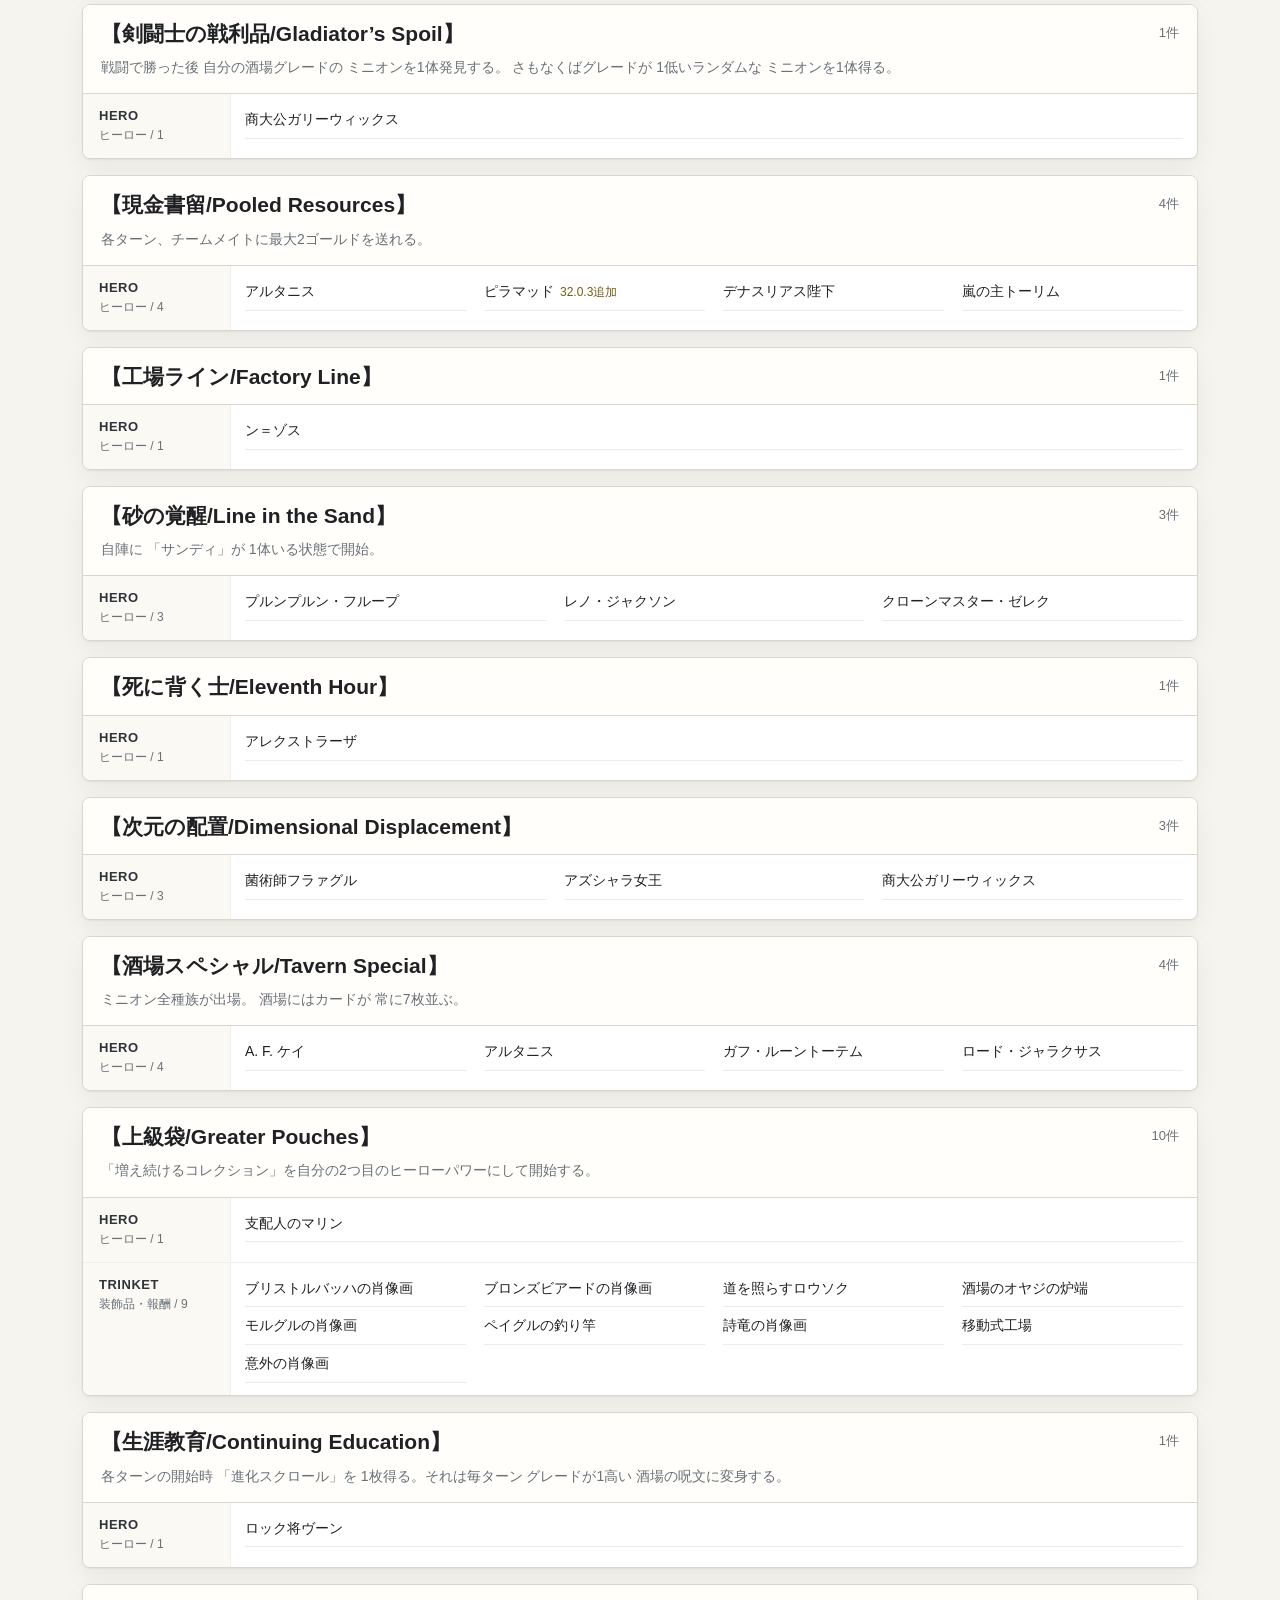
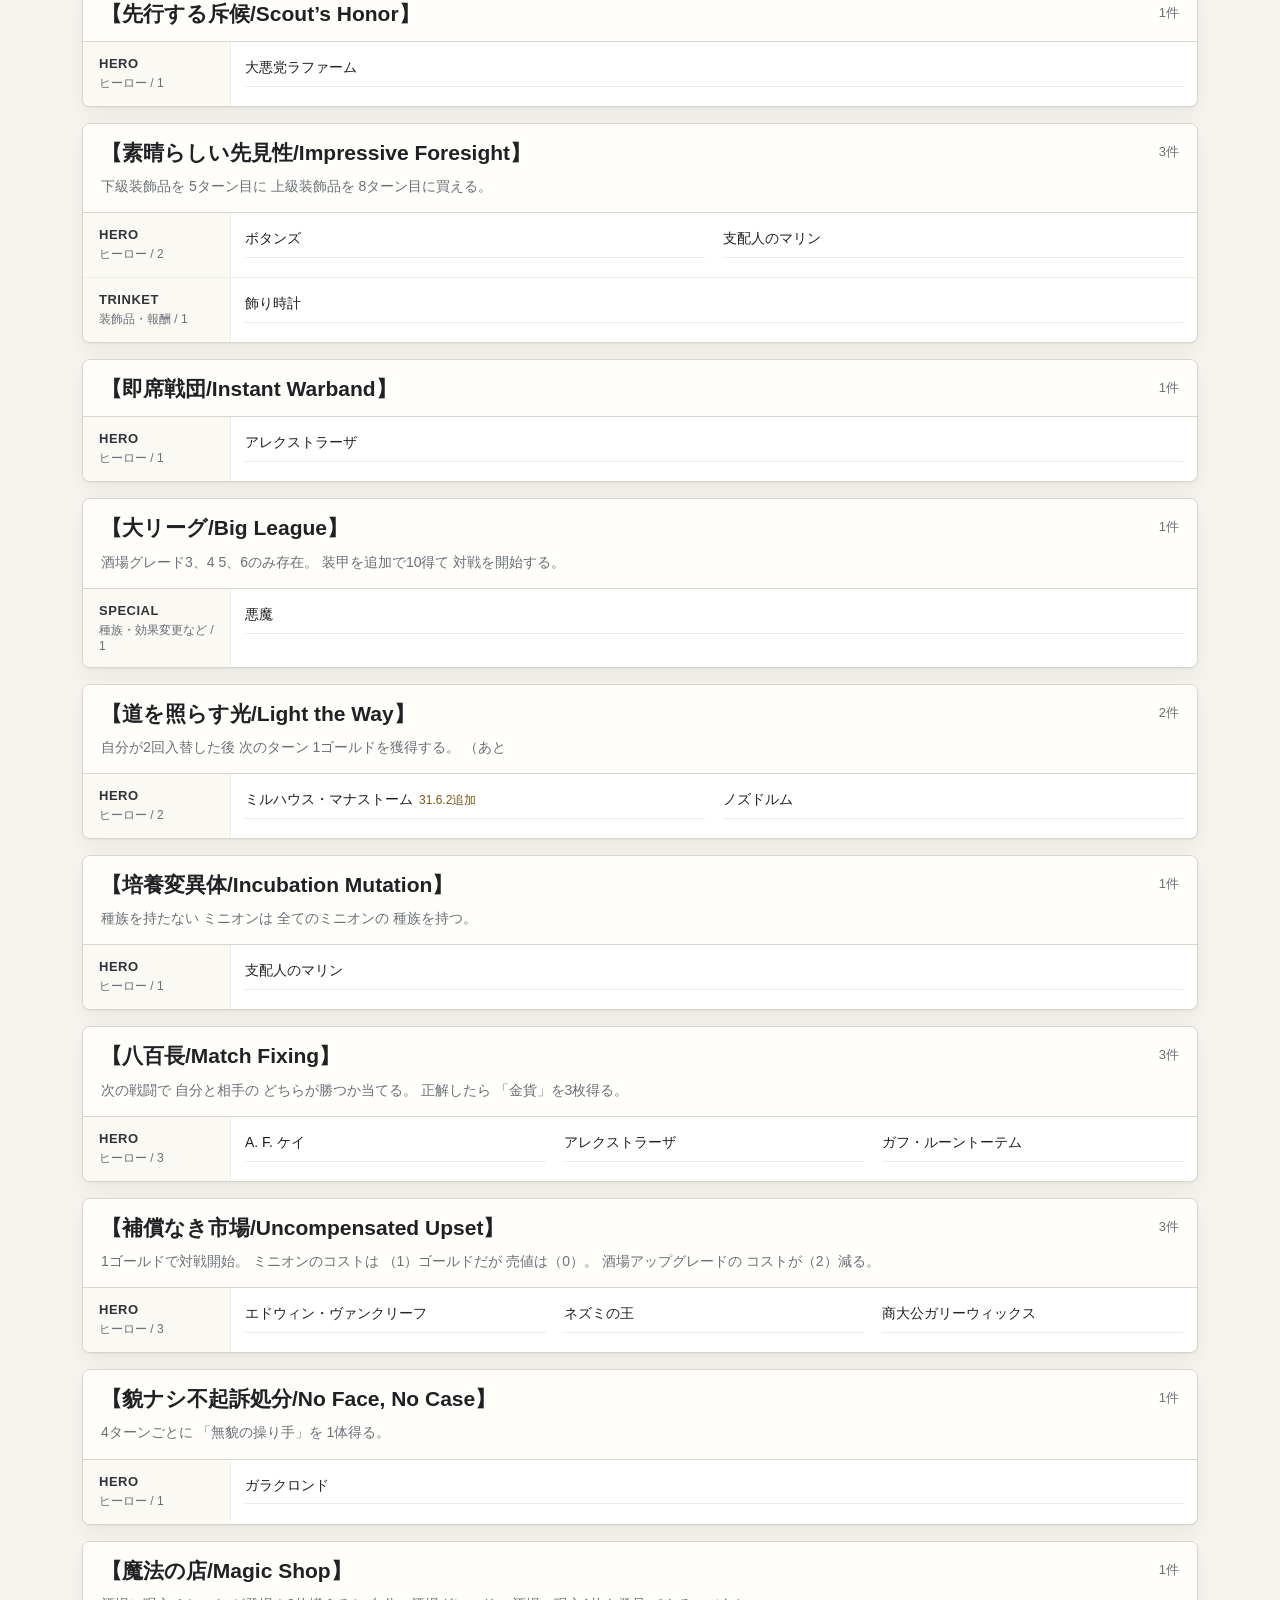
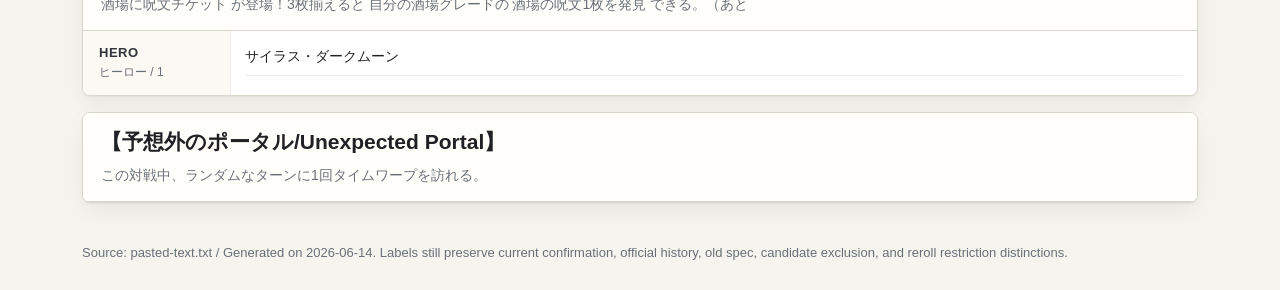
==== commit 1ff1df8f: "Rename Scout's Honor in Japanese" ====
--- a/index.html
+++ b/index.html
@@ -126,7 +126,7 @@
 <div class="summary" id="summary"></div><div class="ledger" id="ledger"></div></main>
 <footer>Source: pasted-text.txt / Generated on 2026-06-14. Labels still preserve current confirmation, official history, old spec, candidate exclusion, and reroll restriction distinctions.</footer>
 <script>
-const rows = [{"section":"A. 現行35.6系で直接再確認できるBAN","anomaly":"【偽りの偶像/False Idols】","restriction":"ヒーローBAN","target":"Mister Clocksworth（ミスター・クロックスワース）","status":"現行確認","note":""},{"section":"A. 現行35.6系で直接再確認できるBAN","anomaly":"【偽りの偶像/False Idols】","restriction":"装飾品BAN","target":"Designer Eyepatch（デザイナー製アイパッチ）","status":"現行確認","note":""},{"section":"A. 現行35.6系で直接再確認できるBAN","anomaly":"【偽りの偶像/False Idols】","restriction":"装飾品BAN","target":"Warband Whistle（戦団の笛）","status":"現行確認","note":""},{"section":"A. 現行35.6系で直接再確認できるBAN","anomaly":"【偽りの偶像/False Idols】","restriction":"装飾品BAN","target":"Gold-plated Compass（金メッキの羅針盤）","status":"現行確認","note":""},{"section":"A. 現行35.6系で直接再確認できるBAN","anomaly":"【異常な探検/Anomalous Expedition】","restriction":"ヒーローBAN","target":"Rock Master Voone（ロック将ヴーン）","status":"現行確認","note":""},{"section":"A. 現行35.6系で直接再確認できるBAN","anomaly":"【異常な立方体/Anomalous Cube】","restriction":"Mystery Cubeからの提示BAN","target":"Transcribing Typewriter（書記型タイプライター）","status":"現行確認","note":""},{"section":"A. 現行35.6系で直接再確認できるBAN","anomaly":"【オースストーンの召喚/Oathstone’s Summoning】","restriction":"TimewarpカードBAN","target":"Timewarped Mythrax（時渡のミスラクス）","status":"現行確認","note":""},{"section":"A. 現行35.6系で直接再確認できるBAN","anomaly":"【下級運勢/Lesser Fortune】","restriction":"装飾品BAN","target":"Trip Vouchers（旅行クーポン）","status":"現行確認","note":""},{"section":"A. 現行35.6系で直接再確認できるBAN","anomaly":"【下級運勢/Lesser Fortune】","restriction":"装飾品BAN","target":"Souvenir Stand（土産物店）","status":"現行確認","note":""},{"section":"A. 現行35.6系で直接再確認できるBAN","anomaly":"【下級運勢/Lesser Fortune】","restriction":"装飾品BAN","target":"Stuffed Coin Purse（満杯コイン財布）","status":"現行確認","note":""},{"section":"B. 31.6時点の異常別ヒーローBAN一覧","anomaly":"【生涯教育/Continuing Education】","restriction":"ヒーローBAN","target":"Rock Master Voone（ロック将ヴーン）","status":"公式履歴","note":""},{"section":"A. F. Kay","anomaly":"【培養変異体/Incubation Mutation】","restriction":"ヒーローBAN","target":"Marin the Manager（支配人のマリン）","status":"現行確認","note":""},{"section":"E. T.C., Band Manager","anomaly":"【魔法の店/Magic Shop】","restriction":"ヒーローBAN","target":"Silas Darkmoon（サイラス・ダークムーン）","status":"公式履歴","note":""},{"section":"E. T.C., Band Manager","anomaly":"【道を照らす光/Light the Way】","restriction":"ヒーローBAN","target":"Nozdormu（ノズドルム）","status":"公式履歴","note":""},{"section":"E. T.C., Band Manager","anomaly":"【道を照らす光/Light the Way】","restriction":"ヒーローBAN","target":"Millhouse Manastorm（ミルハウス・マナストーム）","status":"公式履歴","note":"31.6.2追加"},{"section":"E. T.C., Band Manager","anomaly":"【緊急着水/Emergency Landing】","restriction":"ヒーローBAN","target":"Pyramad（ピラマッド）","status":"公式履歴","note":"32.0.3追加"},{"section":"E. T.C., Band Manager","anomaly":"【緊急着水/Emergency Landing】","restriction":"カードBAN","target":"Knockoff Wisdomball（模倣の教育球）","status":"公式履歴","note":""},{"section":"D. デュオ専用異常","anomaly":"【黄金の友情/Golden Friendship】","restriction":"ヒーローBAN","target":"Zerek, Master Cloner（クローンマスター・ゼレク）","status":"公式履歴","note":""},{"section":"D. デュオ専用異常","anomaly":"【黄金の友情/Golden Friendship】","restriction":"ヒーローBAN","target":"Pyramad（ピラマッド）","status":"公式履歴","note":"32.0.3追加"},{"section":"D. デュオ専用異常","anomaly":"【砂の覚醒/Line in the Sand】","restriction":"ヒーローBAN","target":"Zerek, Master Cloner（クローンマスター・ゼレク）","status":"公式履歴","note":""},{"section":"D. デュオ専用異常","anomaly":"【砂の覚醒/Line in the Sand】","restriction":"ヒーローBAN","target":"Flobbidinous Floop（プルンプルン・フループ）","status":"公式履歴","note":""},{"section":"D. デュオ専用異常","anomaly":"【砂の覚醒/Line in the Sand】","restriction":"ヒーローBAN","target":"Reno Jackson（レノ・ジャクソン）","status":"公式履歴","note":""},{"section":"E. T.C., Band Manager〔31.6.2追加〕","anomaly":"【現金書留/Pooled Resources】","restriction":"ヒーローBAN","target":"Sire Denathrius（デナスリアス陛下）","status":"公式履歴","note":""},{"section":"E. T.C., Band Manager〔31.6.2追加〕","anomaly":"【現金書留/Pooled Resources】","restriction":"ヒーローBAN","target":"Thorim, Stormlord（嵐の主トーリム）","status":"公式履歴","note":""},{"section":"E. T.C., Band Manager〔31.6.2追加〕","anomaly":"【現金書留/Pooled Resources】","restriction":"ヒーローBAN","target":"Artanis（アルタニス）","status":"公式履歴","note":""},{"section":"E. T.C., Band Manager〔31.6.2追加〕","anomaly":"【現金書留/Pooled Resources】","restriction":"ヒーローBAN","target":"Pyramad（ピラマッド）","status":"公式履歴","note":"32.0.3追加"},{"section":"E. 復帰異常・既存異常のBAN","anomaly":"【フェア報酬/A Faire Reward】","restriction":"ヒーローBAN","target":"Captain Eudora（ユードラ船長）","status":"公式履歴","note":""},{"section":"E. 復帰異常・既存異常のBAN","anomaly":"【フェア報酬/A Faire Reward】","restriction":"ヒーローBAN","target":"Rock Master Voone（ロック将ヴーン）","status":"公式履歴","note":""},{"section":"E. 復帰異常・既存異常のBAN","anomaly":"【フェア報酬/A Faire Reward】","restriction":"ヒーローBAN","target":"Cho（チョ）","status":"公式履歴","note":""},{"section":"E. 復帰異常・既存異常のBAN","anomaly":"【フェア報酬/A Faire Reward】","restriction":"ヒーローBAN","target":"Gall（ガル）","status":"公式履歴","note":""},{"section":"E. 復帰異常・既存異常のBAN","anomaly":"【フェア報酬/A Faire Reward】","restriction":"カードBAN","target":"Treasure-Seeker Elise（宝の探索者エリーズ）","status":"公式履歴","note":""},{"section":"A. F. Kay","anomaly":"【ベーコン熟成/Bring Home the Bacon】","restriction":"ヒーローBAN","target":"Alexstrasza（アレクストラーザ）","status":"現行確認","note":""},{"section":"A. F. Kay","anomaly":"【ベーコン熟成/Bring Home the Bacon】","restriction":"ヒーローBAN","target":"Rock Master Voone（ロック将ヴーン）","status":"現行確認","note":""},{"section":"A. F. Kay","anomaly":"【カモン、エブリバディ/Bring in the Buddies】","restriction":"ヒーローBAN","target":"The Rat King（ネズミの王）","status":"現行確認","note":""},{"section":"A. F. Kay","anomaly":"【カモン、エブリバディ/Bring in the Buddies】","restriction":"ヒーローBAN","target":"George the Fallen（地獄のジョージ）","status":"現行確認","note":""},{"section":"A. F. Kay","anomaly":"【カモン、エブリバディ/Bring in the Buddies】","restriction":"ヒーローBAN","target":"Lich Baz'hial（リッチのバズィアル）","status":"現行確認","note":""},{"section":"A. F. Kay","anomaly":"【カモン、エブリバディ/Bring in the Buddies】","restriction":"ヒーローBAN","target":"The Curator（キュレーター）","status":"現行確認","note":""},{"section":"A. F. Kay","anomaly":"【カモン、エブリバディ/Bring in the Buddies】","restriction":"ヒーローBAN","target":"King Mukla（キング・ムクラ）","status":"現行確認","note":""},{"section":"A. F. Kay","anomaly":"【カモン、エブリバディ/Bring in the Buddies】","restriction":"ヒーローBAN","target":"Elise Starseeker（エリーズ・スターシーカー）","status":"現行確認","note":""},{"section":"A. F. Kay","anomaly":"【カモン、エブリバディ/Bring in the Buddies】","restriction":"ヒーローBAN","target":"Millhouse Manastorm（ミルハウス・マナストーム）","status":"現行確認","note":""},{"section":"A. F. Kay","anomaly":"【カモン、エブリバディ/Bring in the Buddies】","restriction":"ヒーローBAN","target":"Malygos（マリゴス）","status":"現行確認","note":""},{"section":"A. F. Kay","anomaly":"【カモン、エブリバディ/Bring in the Buddies】","restriction":"ヒーローBAN","target":"Kael'thas Sunstrider（ケルサス・サンストライダー）","status":"現行確認","note":""},{"section":"A. F. Kay","anomaly":"【カモン、エブリバディ/Bring in the Buddies】","restriction":"ヒーローBAN","target":"Maiev Shadowsong（マイエヴ・シャドウソング）","status":"現行確認","note":""},{"section":"A. F. Kay","anomaly":"【カモン、エブリバディ/Bring in the Buddies】","restriction":"ヒーローBAN","target":"Captain Hooktusk（フックタスク船長）","status":"現行確認","note":""},{"section":"A. F. Kay","anomaly":"【カモン、エブリバディ/Bring in the Buddies】","restriction":"ヒーローBAN","target":"Skycap'n Kragg（空賊船長クラッグ）","status":"現行確認","note":""},{"section":"A. F. Kay","anomaly":"【カモン、エブリバディ/Bring in the Buddies】","restriction":"ヒーローBAN","target":"Jandice Barov（ジャンディス・バロフ）","status":"現行確認","note":""},{"section":"A. F. Kay","anomaly":"【カモン、エブリバディ/Bring in the Buddies】","restriction":"ヒーローBAN","target":"Lord Barov（ロード・バロフ）","status":"現行確認","note":""},{"section":"A. F. Kay","anomaly":"【カモン、エブリバディ/Bring in the Buddies】","restriction":"ヒーローBAN","target":"Silas Darkmoon（サイラス・ダークムーン）","status":"現行確認","note":""},{"section":"A. F. Kay","anomaly":"【カモン、エブリバディ/Bring in the Buddies】","restriction":"ヒーローBAN","target":"Overlord Saurfang（サウルファング元帥）","status":"現行確認","note":""},{"section":"A. F. Kay","anomaly":"【カモン、エブリバディ/Bring in the Buddies】","restriction":"ヒーローBAN","target":"Master Nguyen（マスター・ウェン）","status":"現行確認","note":""},{"section":"A. F. Kay","anomaly":"【カモン、エブリバディ/Bring in the Buddies】","restriction":"ヒーローBAN","target":"Mutanus the Devourer（貪り喰らうものミュターヌス）","status":"現行確認","note":""},{"section":"A. F. Kay","anomaly":"【カモン、エブリバディ/Bring in the Buddies】","restriction":"ヒーローBAN","target":"Cariel Roame（キャリエル・ローム）","status":"現行確認","note":""},{"section":"A. F. Kay","anomaly":"【カモン、エブリバディ/Bring in the Buddies】","restriction":"ヒーローBAN","target":"Galewing（ゲイルウィング）","status":"現行確認","note":""},{"section":"A. F. Kay","anomaly":"【カモン、エブリバディ/Bring in the Buddies】","restriction":"ヒーローBAN","target":"Cookie the Cook（コックのクッキー）","status":"現行確認","note":""},{"section":"A. F. Kay","anomaly":"【カモン、エブリバディ/Bring in the Buddies】","restriction":"ヒーローBAN","target":"Tavish Stormpike（タヴィッシュ・ストームパイク）","status":"現行確認","note":""},{"section":"A. F. Kay","anomaly":"【カモン、エブリバディ/Bring in the Buddies】","restriction":"ヒーローBAN","target":"Varden Dawngrasp（ヴァーデン・ドーングラスプ）","status":"現行確認","note":""},{"section":"A. F. Kay","anomaly":"【カモン、エブリバディ/Bring in the Buddies】","restriction":"ヒーローBAN","target":"Bru'kan（ブルカン）","status":"現行確認","note":""},{"section":"A. F. Kay","anomaly":"【カモン、エブリバディ/Bring in the Buddies】","restriction":"ヒーローBAN","target":"Onyxia（オニクシア）","status":"現行確認","note":""},{"section":"A. F. Kay","anomaly":"【カモン、エブリバディ/Bring in the Buddies】","restriction":"ヒーローBAN","target":"Murloc Holmes（マーロック・ホームズ）","status":"現行確認","note":""},{"section":"A. F. Kay","anomaly":"【カモン、エブリバディ/Bring in the Buddies】","restriction":"ヒーローBAN","target":"Ozumat（オズマット）","status":"現行確認","note":""},{"section":"A. F. Kay","anomaly":"【カモン、エブリバディ/Bring in the Buddies】","restriction":"ヒーローBAN","target":"Heistbaron Togwaggle（強盗王トグワグル）","status":"現行確認","note":""},{"section":"A. F. Kay","anomaly":"【カモン、エブリバディ/Bring in the Buddies】","restriction":"ヒーローBAN","target":"Teron Gorefiend（テロン・ゴアフィーンド）","status":"現行確認","note":""},{"section":"A. F. Kay","anomaly":"【カモン、エブリバディ/Bring in the Buddies】","restriction":"ヒーローBAN","target":"Rock Master Voone（ロック将ヴーン）","status":"現行確認","note":""},{"section":"A. F. Kay","anomaly":"【カモン、エブリバディ/Bring in the Buddies】","restriction":"異常効果による内容変更","target":"Sylvanas Windrunner（シルヴァナス・ウィンドランナー）","status":"現行確認","note":""},{"section":"A. F. Kay","anomaly":"【カモン、エブリバディ/Bring in the Buddies】","restriction":"異常効果による内容変更","target":"Sneed（スニード）","status":"現行確認","note":""},{"section":"A. F. Kay","anomaly":"【カモン、エブリバディ/Bring in the Buddies】","restriction":"異常効果による内容変更","target":"Millhouse Manastorm（ミルハウス・マナストーム）","status":"現行確認","note":""},{"section":"E. T.C., Band Manager","anomaly":"【スタンド満員/Packed Stands】","restriction":"ヒーローBAN","target":"Trade Prince Gallywix（商大公ガリーウィックス）","status":"公式履歴","note":""},{"section":"E. T.C., Band Manager","anomaly":"【スタンド満員/Packed Stands】","restriction":"ヒーローBAN","target":"Shudderwock（シャダウォック）","status":"公式履歴","note":""},{"section":"E. T.C., Band Manager","anomaly":"【スタンド満員/Packed Stands】","restriction":"ヒーローBAN","target":"Lich Baz'hial（リッチのバズィアル）","status":"公式履歴","note":""},{"section":"E. T.C., Band Manager","anomaly":"【スタンド満員/Packed Stands】","restriction":"ヒーローBAN","target":"Infinite Toki（無限のトキ）","status":"公式履歴","note":""},{"section":"E. T.C., Band Manager","anomaly":"【スタンド満員/Packed Stands】","restriction":"ヒーローBAN","target":"Millhouse Manastorm（ミルハウス・マナストーム）","status":"公式履歴","note":""},{"section":"E. T.C., Band Manager","anomaly":"【スタンド満員/Packed Stands】","restriction":"ヒーローBAN","target":"Ysera（イセラ）","status":"公式履歴","note":""},{"section":"E. T.C., Band Manager","anomaly":"【スタンド満員/Packed Stands】","restriction":"ヒーローBAN","target":"Chenvaala（シェンヴァーラ）","status":"公式履歴","note":""},{"section":"E. T.C., Band Manager","anomaly":"【スタンド満員/Packed Stands】","restriction":"ヒーローBAN","target":"Silas Darkmoon（サイラス・ダークムーン）","status":"公式履歴","note":""},{"section":"E. T.C., Band Manager","anomaly":"【スタンド満員/Packed Stands】","restriction":"ヒーローBAN","target":"Guff Runetotem（ガフ・ルーントーテム）","status":"公式履歴","note":""},{"section":"E. T.C., Band Manager","anomaly":"【スタンド満員/Packed Stands】","restriction":"ヒーローBAN","target":"Overlord Saurfang（サウルファング元帥）","status":"公式履歴","note":""},{"section":"E. T.C., Band Manager","anomaly":"【スタンド満員/Packed Stands】","restriction":"ヒーローBAN","target":"Cookie the Cook（コックのクッキー）","status":"公式履歴","note":""},{"section":"E. T.C., Band Manager","anomaly":"【スタンド満員/Packed Stands】","restriction":"ヒーローBAN","target":"Varden Dawngrasp（ヴァーデン・ドーングラスプ）","status":"公式履歴","note":""},{"section":"E. T.C., Band Manager","anomaly":"【スタンド満員/Packed Stands】","restriction":"ヒーローBAN","target":"Heistbaron Togwaggle（強盗王トグワグル）","status":"公式履歴","note":""},{"section":"F. 偽りの偶像","anomaly":"【偽りの偶像/False Idols】","restriction":"ヒーローBAN履歴","target":"Shudderwock（シャダウォック）","status":"公式履歴/現行一部確認","note":""},{"section":"F. 偽りの偶像","anomaly":"【偽りの偶像/False Idols】","restriction":"ヒーローBAN履歴","target":"Maiev Shadowsong（マイエヴ・シャドウソング）","status":"公式履歴/現行一部確認","note":""},{"section":"F. 偽りの偶像","anomaly":"【偽りの偶像/False Idols】","restriction":"ヒーローBAN履歴","target":"Captain Eudora（ユードラ船長）","status":"公式履歴/現行一部確認","note":""},{"section":"F. 偽りの偶像","anomaly":"【偽りの偶像/False Idols】","restriction":"ヒーローBAN履歴","target":"Chenvaala（シェンヴァーラ）","status":"公式履歴/現行一部確認","note":""},{"section":"F. 偽りの偶像","anomaly":"【偽りの偶像/False Idols】","restriction":"ヒーローBAN履歴","target":"Zephrys, the Great（偉大なるゼフリス）","status":"公式履歴/現行一部確認","note":""},{"section":"J. Uncompensated Upset","anomaly":"【補償なき市場/Uncompensated Upset】","restriction":"ヒーローBAN","target":"Edwin VanCleef（エドウィン・ヴァンクリーフ）","status":"公式履歴","note":""},{"section":"J. Uncompensated Upset","anomaly":"【補償なき市場/Uncompensated Upset】","restriction":"ヒーローBAN","target":"Trade Prince Gallywix（商大公ガリーウィックス）","status":"公式履歴","note":""},{"section":"J. Uncompensated Upset","anomaly":"【補償なき市場/Uncompensated Upset】","restriction":"ヒーローBAN","target":"The Rat King（ネズミの王）","status":"公式履歴","note":""},{"section":"K. Audience’s Choice","anomaly":"【観客の選択/Audience’s Choice】","restriction":"ヒーローBAN","target":"Lich Baz'hial（リッチのバズィアル）","status":"公式履歴","note":""},{"section":"K. Audience’s Choice","anomaly":"【観客の選択/Audience’s Choice】","restriction":"ヒーローBAN","target":"Reno Jackson（レノ・ジャクソン）","status":"公式履歴","note":""},{"section":"K. Audience’s Choice","anomaly":"【観客の選択/Audience’s Choice】","restriction":"ヒーローBAN","target":"Millhouse Manastorm（ミルハウス・マナストーム）","status":"公式履歴","note":""},{"section":"K. Audience’s Choice","anomaly":"【観客の選択/Audience’s Choice】","restriction":"ヒーローBAN","target":"Tess Greymane（テス・グレイメイン）","status":"公式履歴","note":""},{"section":"K. Audience’s Choice","anomaly":"【観客の選択/Audience’s Choice】","restriction":"ヒーローBAN","target":"Sneed（スニード）","status":"公式履歴","note":""},{"section":"K. Audience’s Choice","anomaly":"【観客の選択/Audience’s Choice】","restriction":"ヒーローBAN","target":"Scabbs Cutterbutter（スキャブス・カッターバター）","status":"公式履歴","note":""},{"section":"N. Anomalous Wisdomball","anomaly":"【異常な教育球/Anomalous Wisdomball】","restriction":"ヒーローBAN","target":"Infinite Toki（無限のトキ）","status":"公式履歴","note":""},{"section":"N. Anomalous Wisdomball","anomaly":"【異常な教育球/Anomalous Wisdomball】","restriction":"カードBAN","target":"Wondrous Wisdomball（驚異の教育球）","status":"公式履歴","note":""},{"section":"N. Anomalous Wisdomball","anomaly":"【異常な教育球/Anomalous Wisdomball】","restriction":"カードBAN","target":"Knockoff Wisdomball（模倣の教育球）","status":"公式履歴","note":""},{"section":"P. Greater Pouches","anomaly":"【上級袋/Greater Pouches】","restriction":"ヒーローBAN","target":"Marin the Manager（支配人のマリン）","status":"旧仕様","note":""},{"section":"P. Greater Pouches","anomaly":"【上級袋/Greater Pouches】","restriction":"特定ターンの装飾品提示から除外","target":"Guiding Candle（道を照らすロウソク）","status":"旧仕様","note":""},{"section":"P. Greater Pouches","anomaly":"【上級袋/Greater Pouches】","restriction":"特定ターンの装飾品提示から除外","target":"Innkeeper's Hearth（酒場のオヤジの炉端）","status":"旧仕様","note":""},{"section":"P. Greater Pouches","anomaly":"【上級袋/Greater Pouches】","restriction":"特定ターンの装飾品提示から除外","target":"Pagle's Fishing Rod（ペイグルの釣り竿）","status":"旧仕様","note":""},{"section":"P. Greater Pouches","anomaly":"【上級袋/Greater Pouches】","restriction":"特定ターンの装飾品提示から除外","target":"Bristlebach Portrait（ブリストルバッハの肖像画）","status":"旧仕様","note":""},{"section":"P. Greater Pouches","anomaly":"【上級袋/Greater Pouches】","restriction":"特定ターンの装飾品提示から除外","target":"Bronzebeard Portrait（ブロンズビアードの肖像画）","status":"旧仕様","note":""},{"section":"P. Greater Pouches","anomaly":"【上級袋/Greater Pouches】","restriction":"特定ターンの装飾品提示から除外","target":"Morgl Portrait（モルグルの肖像画）","status":"旧仕様","note":""},{"section":"P. Greater Pouches","anomaly":"【上級袋/Greater Pouches】","restriction":"特定ターンの装飾品提示から除外","target":"Portable Factory（移動式工場）","status":"旧仕様","note":""},{"section":"P. Greater Pouches","anomaly":"【上級袋/Greater Pouches】","restriction":"特定ターンの装飾品提示から除外","target":"Poet Portrait（詩竜の肖像画）","status":"旧仕様","note":""},{"section":"P. Greater Pouches","anomaly":"【上級袋/Greater Pouches】","restriction":"特定ターンの装飾品提示から除外","target":"Surprise Portrait（意外の肖像画）","status":"旧仕様","note":""},{"section":"Q. Lesser Pouches","anomaly":"【下級袋/Lesser Pouches】","restriction":"ヒーローBAN","target":"Buttons（ボタンズ）","status":"旧仕様","note":""},{"section":"Q. Lesser Pouches","anomaly":"【下級袋/Lesser Pouches】","restriction":"装飾品BAN","target":"Souvenir Stand（土産物店）","status":"旧仕様","note":""},{"section":"Q. Lesser Pouches","anomaly":"【下級袋/Lesser Pouches】","restriction":"装飾品BAN","target":"Trip Vouchers（旅行クーポン）","status":"旧仕様","note":""},{"section":"Q. Lesser Pouches","anomaly":"【下級袋/Lesser Pouches】","restriction":"装飾品BAN","target":"Ornate Clock（飾り時計）","status":"旧仕様","note":""},{"section":"R. Impressive Foresight","anomaly":"【素晴らしい先見性/Impressive Foresight】","restriction":"ヒーローBAN","target":"Marin the Manager（支配人のマリン）","status":"旧仕様","note":""},{"section":"R. Impressive Foresight","anomaly":"【素晴らしい先見性/Impressive Foresight】","restriction":"ヒーローBAN","target":"Buttons（ボタンズ）","status":"旧仕様","note":""},{"section":"R. Impressive Foresight","anomaly":"【素晴らしい先見性/Impressive Foresight】","restriction":"装飾品BAN","target":"Ornate Clock（飾り時計）","status":"旧仕様","note":""},{"section":"S. 旧2023年シーズンで確認できる特殊BAN","anomaly":"【大リーグ/Big League】","restriction":"種族BAN","target":"Demons（悪魔）","status":"旧仕様","note":""},{"section":"変更されて復活する異常・現行制限","anomaly":"【ダブルヘッダー/Double Header】","restriction":"ヒーローBAN（利用不可）","target":"Queen Azshara（アズシャラ女王）","status":"現行確認","note":""},{"section":"変更されて復活する異常・現行制限","anomaly":"【ダブルヘッダー/Double Header】","restriction":"ヒーローBAN（利用不可）","target":"Fungalmancer Flurgl（菌術師フラァグル）","status":"現行確認","note":""},{"section":"変更されて復活する異常・現行制限","anomaly":"【死に背く士/Eleventh Hour】","restriction":"ヒーローBAN（利用不可）","target":"Alexstrasza（アレクストラーザ）","status":"現行確認","note":""},{"section":"変更されて復活する異常・現行制限","anomaly":"【エルフのエリート/Elven Elite】","restriction":"ヒーローBAN（利用不可）","target":"Patches the Pirate（海賊パッチーズ）","status":"現行確認","note":""},{"section":"変更されて復活する異常・現行制限","anomaly":"【エルフのエリート/Elven Elite】","restriction":"ヒーローBAN（利用不可）","target":"Lord Barov（ロード・バロフ）","status":"現行確認","note":""},{"section":"変更されて復活する異常・現行制限","anomaly":"【エルフのエリート/Elven Elite】","restriction":"ヒーローBAN（利用不可）","target":"Heistbaron Togwaggle（強盗王トグワグル）","status":"現行確認","note":""},{"section":"変更されて復活する異常・現行制限","anomaly":"【エルフのエリート/Elven Elite】","restriction":"ヒーローBAN（利用不可）","target":"Forest Warden Omu（森番オム）","status":"現行確認","note":""},{"section":"変更されて復活する異常・現行制限","anomaly":"【エルフのエリート/Elven Elite】","restriction":"ヒーローBAN（利用不可）","target":"Infinite Toki（無限のトキ）","status":"現行確認","note":""},{"section":"変更されて復活する異常・現行制限","anomaly":"【エルフのエリート/Elven Elite】","restriction":"ヒーローBAN（利用不可）","target":"Galakrond（ガラクロンド）","status":"現行確認","note":""},{"section":"変更されて復活する異常・現行制限","anomaly":"【エルフのエリート/Elven Elite】","restriction":"ヒーローBAN（利用不可）","target":"Jim Raynor（ジム・レイナー）","status":"現行確認","note":""},{"section":"変更されて復活する異常・現行制限","anomaly":"【工場ライン/Factory Line】","restriction":"ヒーローBAN（利用不可）","target":"N'Zoth（ン＝ゾス）","status":"現行確認","note":""},{"section":"変更されて復活する異常・現行制限","anomaly":"【剣闘士の戦利品/Gladiator’s Spoil】","restriction":"ヒーローBAN（入手不可）","target":"Trade Prince Gallywix（商大公ガリーウィックス）","status":"現行確認","note":""},{"section":"変更されて復活する異常・現行制限","anomaly":"【黄金の矢/Golden Arrow】","restriction":"ヒーローBAN（入手不可）","target":"Rock Master Voone（ロック将ヴーン）","status":"現行確認","note":""},{"section":"変更されて復活する異常・現行制限","anomaly":"【ゴルガンネスの天変地異/Golganneth’s Tempest】","restriction":"ヒーローBAN（入手不可）","target":"Guff Runetotem（ガフ・ルーントーテム）","status":"現行確認","note":""},{"section":"変更されて復活する異常・現行制限","anomaly":"【ゴルガンネスの天変地異/Golganneth’s Tempest】","restriction":"ヒーローBAN（入手不可）","target":"Heistbaron Togwaggle（強盗王トグワグル）","status":"現行確認","note":""},{"section":"変更されて復活する異常・現行制限","anomaly":"【タイタンの鉤爪/Titan’s Hook】","restriction":"ヒーローBAN（入手不可）","target":"Guff Runetotem（ガフ・ルーントーテム）","status":"現行確認","note":""},{"section":"変更されて復活する異常・現行制限","anomaly":"【即席戦団/Instant Warband】","restriction":"ヒーローBAN（利用不可）","target":"Alexstrasza（アレクストラーザ）","status":"現行確認","note":""},{"section":"変更されて復活する異常・現行制限","anomaly":"【八百長/Match Fixing】","restriction":"ヒーローBAN（利用不可）","target":"A. F. Kay（A. F. ケイ）","status":"現行確認","note":""},{"section":"変更されて復活する異常・現行制限","anomaly":"【八百長/Match Fixing】","restriction":"ヒーローBAN（利用不可）","target":"Alexstrasza（アレクストラーザ）","status":"現行確認","note":""},{"section":"変更されて復活する異常・現行制限","anomaly":"【八百長/Match Fixing】","restriction":"ヒーローBAN（利用不可）","target":"Guff Runetotem（ガフ・ルーントーテム）","status":"現行確認","note":""},{"section":"変更されて復活する異常・現行制限","anomaly":"【ミミロンの時計仕掛けスタジアム/Mimiron’s Clockwork Stadium】","restriction":"ヒーローBAN（利用不可）","target":"Jim Raynor（ジム・レイナー）","status":"現行確認","note":""},{"section":"変更されて復活する異常・現行制限","anomaly":"【ミミロンの時計仕掛けスタジアム/Mimiron’s Clockwork Stadium】","restriction":"ヒーローBAN（利用不可）","target":"Fungalmancer Flurgl（菌術師フラァグル）","status":"現行確認","note":""},{"section":"変更されて復活する異常・現行制限","anomaly":"【ミミロンの時計仕掛けスタジアム/Mimiron’s Clockwork Stadium】","restriction":"ヒーローBAN（利用不可）","target":"Guff Runetotem（ガフ・ルーントーテム）","status":"現行確認","note":""},{"section":"変更されて復活する異常・現行制限","anomaly":"【ミミロンの時計仕掛けスタジアム/Mimiron’s Clockwork Stadium】","restriction":"ヒーローBAN（利用不可）","target":"Elise Starseeker（エリーズ・スターシーカー）","status":"現行確認","note":""},{"section":"変更されて復活する異常・現行制限","anomaly":"【ミミロンの時計仕掛けスタジアム/Mimiron’s Clockwork Stadium】","restriction":"ヒーローBAN（利用不可）","target":"Professor Putricide（ピュートリサイド教授）","status":"現行確認","note":""},{"section":"変更されて復活する異常・現行制限","anomaly":"【マネーマッチ/Money Match】","restriction":"ヒーローBAN（利用不可）","target":"Guff Runetotem（ガフ・ルーントーテム）","status":"現行確認","note":""},{"section":"変更されて復活する異常・現行制限","anomaly":"【貌ナシ不起訴処分/No Face, No Case】","restriction":"ヒーローBAN（入手不可）","target":"Galakrond（ガラクロンド）","status":"現行確認","note":""},{"section":"変更されて復活する異常・現行制限","anomaly":"【監督官のオーブ/Overseer’s Orb】","restriction":"ヒーローBAN（入手不可）","target":"E.T.C., Band Manager（バンドマネージャーE.T.C.）","status":"現行確認","note":""},{"section":"変更されて復活する異常・現行制限","anomaly":"【監督官のオーブ/Overseer’s Orb】","restriction":"ヒーローBAN（入手不可）","target":"Nozdormu（ノズドルム）","status":"現行確認","note":""},{"section":"変更されて復活する異常・現行制限","anomaly":"【トレジャーシーカーの道/Path of the Treasure-Seeker】","restriction":"ヒーローBAN（利用不可）","target":"Arch-Villain Rafaam（大悪党ラファーム）","status":"現行確認","note":""},{"section":"変更されて復活する異常・現行制限","anomaly":"【次元の配置/Dimensional Displacement】","restriction":"ヒーローBAN（利用不可）","target":"Trade Prince Gallywix（商大公ガリーウィックス）","status":"現行確認","note":""},{"section":"変更されて復活する異常・現行制限","anomaly":"【次元の配置/Dimensional Displacement】","restriction":"ヒーローBAN（利用不可）","target":"Fungalmancer Flurgl（菌術師フラァグル）","status":"現行確認","note":""},{"section":"変更されて復活する異常・現行制限","anomaly":"【次元の配置/Dimensional Displacement】","restriction":"ヒーローBAN（利用不可）","target":"Queen Azshara（アズシャラ女王）","status":"現行確認","note":""},{"section":"変更されて復活する異常・現行制限","anomaly":"【スカウトの名誉/Scout’s Honor】","restriction":"ヒーローBAN（入手不可）","target":"Arch-Villain Rafaam（大悪党ラファーム）","status":"現行確認","note":""},{"section":"変更されて復活する異常・現行制限","anomaly":"【ノルガノンの秘密/Secrets of Norgannon】","restriction":"ヒーローBAN（入手不可）","target":"Alexstrasza（アレクストラーザ）","status":"現行確認","note":""},{"section":"変更されて復活する異常・現行制限","anomaly":"【ノルガノンの秘密/Secrets of Norgannon】","restriction":"ヒーローBAN（入手不可）","target":"Guff Runetotem（ガフ・ルーントーテム）","status":"現行確認","note":""},{"section":"変更されて復活する異常・現行制限","anomaly":"【酒場スペシャル/Tavern Special】","restriction":"ヒーローBAN（利用不可）","target":"Guff Runetotem（ガフ・ルーントーテム）","status":"現行確認","note":""},{"section":"変更されて復活する異常・現行制限","anomaly":"【酒場スペシャル/Tavern Special】","restriction":"ヒーローBAN（利用不可）","target":"Artanis（アルタニス）","status":"現行確認","note":""},{"section":"変更されて復活する異常・現行制限","anomaly":"【酒場スペシャル/Tavern Special】","restriction":"ヒーローBAN（利用不可）","target":"Lord Jaraxxus（ロード・ジャラクサス）","status":"現行確認","note":""},{"section":"変更されて復活する異常・現行制限","anomaly":"【酒場スペシャル/Tavern Special】","restriction":"ヒーローBAN（利用不可）","target":"A. F. Kay（A. F. ケイ）","status":"現行確認","note":""},{"section":"変更されて復活する異常・現行制限","anomaly":"【ゴールデン闘技場/The Golden Arena】","restriction":"ヒーローBAN（利用不可）","target":"Queen Azshara（アズシャラ女王）","status":"現行確認","note":""},{"section":"変更されて復活する異常・現行制限","anomaly":"【ゴールデン闘技場/The Golden Arena】","restriction":"ヒーローBAN（利用不可）","target":"Jim Raynor（ジム・レイナー）","status":"現行確認","note":""},{"section":"変更されて復活する異常・現行制限","anomaly":"【ヨグ＝シアム/Yogg-iseum】","restriction":"ヒーローBAN（利用不可）","target":"Queen Azshara（アズシャラ女王）","status":"現行確認","note":""},{"section":"変更されて復活する異常・現行制限","anomaly":"【ヨグ＝シアム/Yogg-iseum】","restriction":"ヒーローBAN（利用不可）","target":"Galakrond（ガラクロンド）","status":"現行確認","note":""},{"section":"変更されて復活する異常・現行制限","anomaly":"【お宝貯蔵庫/Treasure Hoard】","restriction":"ヒーローBAN（入手不可）","target":"Zerek, Master Cloner（クローンマスター・ゼレク）","status":"現行確認","note":""},{"section":"A. 現行35.6系で直接再確認できるBAN","anomaly":"【ゴルガンネスの天変地異/Golganneth’s Tempest】","restriction":"装飾品BAN","target":"Wisdomball Supply（教育球の補給品）","status":"現行確認","note":""},{"section":"E. T.C., Band Manager","anomaly":"【ゴルガンネスの天変地異/Golganneth’s Tempest】","restriction":"カードBAN","target":"Knockoff Wisdomball（模倣の教育球）","status":"公式履歴","note":""},{"section":"O. Elven Elite","anomaly":"【エルフのエリート/Elven Elite】","restriction":"装飾品BAN","target":"Bob-blehead（ボブルヘッド）","status":"公式履歴","note":""},{"section":"O. Elven Elite","anomaly":"【エルフのエリート/Elven Elite】","restriction":"装飾品BAN","target":"Innkeeper's Stein（酒場の親父のジョッキ）","status":"公式履歴","note":""},{"section":"装飾品プール禁止事項","anomaly":"【装飾品プール禁止事項/Trinket Pool Restrictions】","restriction":"装飾品プールBAN（マーロック出場時）","target":"Double Stitch Needle（ダブルステッチの針）","status":"現行確認","note":"マーロックが出場する対戦では使用不可"},{"section":"装飾品プール禁止事項","anomaly":"【装飾品プール禁止事項/Trinket Pool Restrictions】","restriction":"装飾品プールBAN（特定ヒーロー）","target":"Chillmere Mosaic（チルメアモザイク）","status":"現行確認","note":"ミルハウス・マナストーム、シンドラゴサでは装飾品プールから除外"}];
+const rows = [{"section":"A. 現行35.6系で直接再確認できるBAN","anomaly":"【偽りの偶像/False Idols】","restriction":"ヒーローBAN","target":"Mister Clocksworth（ミスター・クロックスワース）","status":"現行確認","note":""},{"section":"A. 現行35.6系で直接再確認できるBAN","anomaly":"【偽りの偶像/False Idols】","restriction":"装飾品BAN","target":"Designer Eyepatch（デザイナー製アイパッチ）","status":"現行確認","note":""},{"section":"A. 現行35.6系で直接再確認できるBAN","anomaly":"【偽りの偶像/False Idols】","restriction":"装飾品BAN","target":"Warband Whistle（戦団の笛）","status":"現行確認","note":""},{"section":"A. 現行35.6系で直接再確認できるBAN","anomaly":"【偽りの偶像/False Idols】","restriction":"装飾品BAN","target":"Gold-plated Compass（金メッキの羅針盤）","status":"現行確認","note":""},{"section":"A. 現行35.6系で直接再確認できるBAN","anomaly":"【異常な探検/Anomalous Expedition】","restriction":"ヒーローBAN","target":"Rock Master Voone（ロック将ヴーン）","status":"現行確認","note":""},{"section":"A. 現行35.6系で直接再確認できるBAN","anomaly":"【異常な立方体/Anomalous Cube】","restriction":"Mystery Cubeからの提示BAN","target":"Transcribing Typewriter（書記型タイプライター）","status":"現行確認","note":""},{"section":"A. 現行35.6系で直接再確認できるBAN","anomaly":"【オースストーンの召喚/Oathstone’s Summoning】","restriction":"TimewarpカードBAN","target":"Timewarped Mythrax（時渡のミスラクス）","status":"現行確認","note":""},{"section":"A. 現行35.6系で直接再確認できるBAN","anomaly":"【下級運勢/Lesser Fortune】","restriction":"装飾品BAN","target":"Trip Vouchers（旅行クーポン）","status":"現行確認","note":""},{"section":"A. 現行35.6系で直接再確認できるBAN","anomaly":"【下級運勢/Lesser Fortune】","restriction":"装飾品BAN","target":"Souvenir Stand（土産物店）","status":"現行確認","note":""},{"section":"A. 現行35.6系で直接再確認できるBAN","anomaly":"【下級運勢/Lesser Fortune】","restriction":"装飾品BAN","target":"Stuffed Coin Purse（満杯コイン財布）","status":"現行確認","note":""},{"section":"B. 31.6時点の異常別ヒーローBAN一覧","anomaly":"【生涯教育/Continuing Education】","restriction":"ヒーローBAN","target":"Rock Master Voone（ロック将ヴーン）","status":"公式履歴","note":""},{"section":"A. F. Kay","anomaly":"【培養変異体/Incubation Mutation】","restriction":"ヒーローBAN","target":"Marin the Manager（支配人のマリン）","status":"現行確認","note":""},{"section":"E. T.C., Band Manager","anomaly":"【魔法の店/Magic Shop】","restriction":"ヒーローBAN","target":"Silas Darkmoon（サイラス・ダークムーン）","status":"公式履歴","note":""},{"section":"E. T.C., Band Manager","anomaly":"【道を照らす光/Light the Way】","restriction":"ヒーローBAN","target":"Nozdormu（ノズドルム）","status":"公式履歴","note":""},{"section":"E. T.C., Band Manager","anomaly":"【道を照らす光/Light the Way】","restriction":"ヒーローBAN","target":"Millhouse Manastorm（ミルハウス・マナストーム）","status":"公式履歴","note":"31.6.2追加"},{"section":"E. T.C., Band Manager","anomaly":"【緊急着水/Emergency Landing】","restriction":"ヒーローBAN","target":"Pyramad（ピラマッド）","status":"公式履歴","note":"32.0.3追加"},{"section":"E. T.C., Band Manager","anomaly":"【緊急着水/Emergency Landing】","restriction":"カードBAN","target":"Knockoff Wisdomball（模倣の教育球）","status":"公式履歴","note":""},{"section":"D. デュオ専用異常","anomaly":"【黄金の友情/Golden Friendship】","restriction":"ヒーローBAN","target":"Zerek, Master Cloner（クローンマスター・ゼレク）","status":"公式履歴","note":""},{"section":"D. デュオ専用異常","anomaly":"【黄金の友情/Golden Friendship】","restriction":"ヒーローBAN","target":"Pyramad（ピラマッド）","status":"公式履歴","note":"32.0.3追加"},{"section":"D. デュオ専用異常","anomaly":"【砂の覚醒/Line in the Sand】","restriction":"ヒーローBAN","target":"Zerek, Master Cloner（クローンマスター・ゼレク）","status":"公式履歴","note":""},{"section":"D. デュオ専用異常","anomaly":"【砂の覚醒/Line in the Sand】","restriction":"ヒーローBAN","target":"Flobbidinous Floop（プルンプルン・フループ）","status":"公式履歴","note":""},{"section":"D. デュオ専用異常","anomaly":"【砂の覚醒/Line in the Sand】","restriction":"ヒーローBAN","target":"Reno Jackson（レノ・ジャクソン）","status":"公式履歴","note":""},{"section":"E. T.C., Band Manager〔31.6.2追加〕","anomaly":"【現金書留/Pooled Resources】","restriction":"ヒーローBAN","target":"Sire Denathrius（デナスリアス陛下）","status":"公式履歴","note":""},{"section":"E. T.C., Band Manager〔31.6.2追加〕","anomaly":"【現金書留/Pooled Resources】","restriction":"ヒーローBAN","target":"Thorim, Stormlord（嵐の主トーリム）","status":"公式履歴","note":""},{"section":"E. T.C., Band Manager〔31.6.2追加〕","anomaly":"【現金書留/Pooled Resources】","restriction":"ヒーローBAN","target":"Artanis（アルタニス）","status":"公式履歴","note":""},{"section":"E. T.C., Band Manager〔31.6.2追加〕","anomaly":"【現金書留/Pooled Resources】","restriction":"ヒーローBAN","target":"Pyramad（ピラマッド）","status":"公式履歴","note":"32.0.3追加"},{"section":"E. 復帰異常・既存異常のBAN","anomaly":"【フェア報酬/A Faire Reward】","restriction":"ヒーローBAN","target":"Captain Eudora（ユードラ船長）","status":"公式履歴","note":""},{"section":"E. 復帰異常・既存異常のBAN","anomaly":"【フェア報酬/A Faire Reward】","restriction":"ヒーローBAN","target":"Rock Master Voone（ロック将ヴーン）","status":"公式履歴","note":""},{"section":"E. 復帰異常・既存異常のBAN","anomaly":"【フェア報酬/A Faire Reward】","restriction":"ヒーローBAN","target":"Cho（チョ）","status":"公式履歴","note":""},{"section":"E. 復帰異常・既存異常のBAN","anomaly":"【フェア報酬/A Faire Reward】","restriction":"ヒーローBAN","target":"Gall（ガル）","status":"公式履歴","note":""},{"section":"E. 復帰異常・既存異常のBAN","anomaly":"【フェア報酬/A Faire Reward】","restriction":"カードBAN","target":"Treasure-Seeker Elise（宝の探索者エリーズ）","status":"公式履歴","note":""},{"section":"A. F. Kay","anomaly":"【ベーコン熟成/Bring Home the Bacon】","restriction":"ヒーローBAN","target":"Alexstrasza（アレクストラーザ）","status":"現行確認","note":""},{"section":"A. F. Kay","anomaly":"【ベーコン熟成/Bring Home the Bacon】","restriction":"ヒーローBAN","target":"Rock Master Voone（ロック将ヴーン）","status":"現行確認","note":""},{"section":"A. F. Kay","anomaly":"【カモン、エブリバディ/Bring in the Buddies】","restriction":"ヒーローBAN","target":"The Rat King（ネズミの王）","status":"現行確認","note":""},{"section":"A. F. Kay","anomaly":"【カモン、エブリバディ/Bring in the Buddies】","restriction":"ヒーローBAN","target":"George the Fallen（地獄のジョージ）","status":"現行確認","note":""},{"section":"A. F. Kay","anomaly":"【カモン、エブリバディ/Bring in the Buddies】","restriction":"ヒーローBAN","target":"Lich Baz'hial（リッチのバズィアル）","status":"現行確認","note":""},{"section":"A. F. Kay","anomaly":"【カモン、エブリバディ/Bring in the Buddies】","restriction":"ヒーローBAN","target":"The Curator（キュレーター）","status":"現行確認","note":""},{"section":"A. F. Kay","anomaly":"【カモン、エブリバディ/Bring in the Buddies】","restriction":"ヒーローBAN","target":"King Mukla（キング・ムクラ）","status":"現行確認","note":""},{"section":"A. F. Kay","anomaly":"【カモン、エブリバディ/Bring in the Buddies】","restriction":"ヒーローBAN","target":"Elise Starseeker（エリーズ・スターシーカー）","status":"現行確認","note":""},{"section":"A. F. Kay","anomaly":"【カモン、エブリバディ/Bring in the Buddies】","restriction":"ヒーローBAN","target":"Millhouse Manastorm（ミルハウス・マナストーム）","status":"現行確認","note":""},{"section":"A. F. Kay","anomaly":"【カモン、エブリバディ/Bring in the Buddies】","restriction":"ヒーローBAN","target":"Malygos（マリゴス）","status":"現行確認","note":""},{"section":"A. F. Kay","anomaly":"【カモン、エブリバディ/Bring in the Buddies】","restriction":"ヒーローBAN","target":"Kael'thas Sunstrider（ケルサス・サンストライダー）","status":"現行確認","note":""},{"section":"A. F. Kay","anomaly":"【カモン、エブリバディ/Bring in the Buddies】","restriction":"ヒーローBAN","target":"Maiev Shadowsong（マイエヴ・シャドウソング）","status":"現行確認","note":""},{"section":"A. F. Kay","anomaly":"【カモン、エブリバディ/Bring in the Buddies】","restriction":"ヒーローBAN","target":"Captain Hooktusk（フックタスク船長）","status":"現行確認","note":""},{"section":"A. F. Kay","anomaly":"【カモン、エブリバディ/Bring in the Buddies】","restriction":"ヒーローBAN","target":"Skycap'n Kragg（空賊船長クラッグ）","status":"現行確認","note":""},{"section":"A. F. Kay","anomaly":"【カモン、エブリバディ/Bring in the Buddies】","restriction":"ヒーローBAN","target":"Jandice Barov（ジャンディス・バロフ）","status":"現行確認","note":""},{"section":"A. F. Kay","anomaly":"【カモン、エブリバディ/Bring in the Buddies】","restriction":"ヒーローBAN","target":"Lord Barov（ロード・バロフ）","status":"現行確認","note":""},{"section":"A. F. Kay","anomaly":"【カモン、エブリバディ/Bring in the Buddies】","restriction":"ヒーローBAN","target":"Silas Darkmoon（サイラス・ダークムーン）","status":"現行確認","note":""},{"section":"A. F. Kay","anomaly":"【カモン、エブリバディ/Bring in the Buddies】","restriction":"ヒーローBAN","target":"Overlord Saurfang（サウルファング元帥）","status":"現行確認","note":""},{"section":"A. F. Kay","anomaly":"【カモン、エブリバディ/Bring in the Buddies】","restriction":"ヒーローBAN","target":"Master Nguyen（マスター・ウェン）","status":"現行確認","note":""},{"section":"A. F. Kay","anomaly":"【カモン、エブリバディ/Bring in the Buddies】","restriction":"ヒーローBAN","target":"Mutanus the Devourer（貪り喰らうものミュターヌス）","status":"現行確認","note":""},{"section":"A. F. Kay","anomaly":"【カモン、エブリバディ/Bring in the Buddies】","restriction":"ヒーローBAN","target":"Cariel Roame（キャリエル・ローム）","status":"現行確認","note":""},{"section":"A. F. Kay","anomaly":"【カモン、エブリバディ/Bring in the Buddies】","restriction":"ヒーローBAN","target":"Galewing（ゲイルウィング）","status":"現行確認","note":""},{"section":"A. F. Kay","anomaly":"【カモン、エブリバディ/Bring in the Buddies】","restriction":"ヒーローBAN","target":"Cookie the Cook（コックのクッキー）","status":"現行確認","note":""},{"section":"A. F. Kay","anomaly":"【カモン、エブリバディ/Bring in the Buddies】","restriction":"ヒーローBAN","target":"Tavish Stormpike（タヴィッシュ・ストームパイク）","status":"現行確認","note":""},{"section":"A. F. Kay","anomaly":"【カモン、エブリバディ/Bring in the Buddies】","restriction":"ヒーローBAN","target":"Varden Dawngrasp（ヴァーデン・ドーングラスプ）","status":"現行確認","note":""},{"section":"A. F. Kay","anomaly":"【カモン、エブリバディ/Bring in the Buddies】","restriction":"ヒーローBAN","target":"Bru'kan（ブルカン）","status":"現行確認","note":""},{"section":"A. F. Kay","anomaly":"【カモン、エブリバディ/Bring in the Buddies】","restriction":"ヒーローBAN","target":"Onyxia（オニクシア）","status":"現行確認","note":""},{"section":"A. F. Kay","anomaly":"【カモン、エブリバディ/Bring in the Buddies】","restriction":"ヒーローBAN","target":"Murloc Holmes（マーロック・ホームズ）","status":"現行確認","note":""},{"section":"A. F. Kay","anomaly":"【カモン、エブリバディ/Bring in the Buddies】","restriction":"ヒーローBAN","target":"Ozumat（オズマット）","status":"現行確認","note":""},{"section":"A. F. Kay","anomaly":"【カモン、エブリバディ/Bring in the Buddies】","restriction":"ヒーローBAN","target":"Heistbaron Togwaggle（強盗王トグワグル）","status":"現行確認","note":""},{"section":"A. F. Kay","anomaly":"【カモン、エブリバディ/Bring in the Buddies】","restriction":"ヒーローBAN","target":"Teron Gorefiend（テロン・ゴアフィーンド）","status":"現行確認","note":""},{"section":"A. F. Kay","anomaly":"【カモン、エブリバディ/Bring in the Buddies】","restriction":"ヒーローBAN","target":"Rock Master Voone（ロック将ヴーン）","status":"現行確認","note":""},{"section":"A. F. Kay","anomaly":"【カモン、エブリバディ/Bring in the Buddies】","restriction":"異常効果による内容変更","target":"Sylvanas Windrunner（シルヴァナス・ウィンドランナー）","status":"現行確認","note":""},{"section":"A. F. Kay","anomaly":"【カモン、エブリバディ/Bring in the Buddies】","restriction":"異常効果による内容変更","target":"Sneed（スニード）","status":"現行確認","note":""},{"section":"A. F. Kay","anomaly":"【カモン、エブリバディ/Bring in the Buddies】","restriction":"異常効果による内容変更","target":"Millhouse Manastorm（ミルハウス・マナストーム）","status":"現行確認","note":""},{"section":"E. T.C., Band Manager","anomaly":"【スタンド満員/Packed Stands】","restriction":"ヒーローBAN","target":"Trade Prince Gallywix（商大公ガリーウィックス）","status":"公式履歴","note":""},{"section":"E. T.C., Band Manager","anomaly":"【スタンド満員/Packed Stands】","restriction":"ヒーローBAN","target":"Shudderwock（シャダウォック）","status":"公式履歴","note":""},{"section":"E. T.C., Band Manager","anomaly":"【スタンド満員/Packed Stands】","restriction":"ヒーローBAN","target":"Lich Baz'hial（リッチのバズィアル）","status":"公式履歴","note":""},{"section":"E. T.C., Band Manager","anomaly":"【スタンド満員/Packed Stands】","restriction":"ヒーローBAN","target":"Infinite Toki（無限のトキ）","status":"公式履歴","note":""},{"section":"E. T.C., Band Manager","anomaly":"【スタンド満員/Packed Stands】","restriction":"ヒーローBAN","target":"Millhouse Manastorm（ミルハウス・マナストーム）","status":"公式履歴","note":""},{"section":"E. T.C., Band Manager","anomaly":"【スタンド満員/Packed Stands】","restriction":"ヒーローBAN","target":"Ysera（イセラ）","status":"公式履歴","note":""},{"section":"E. T.C., Band Manager","anomaly":"【スタンド満員/Packed Stands】","restriction":"ヒーローBAN","target":"Chenvaala（シェンヴァーラ）","status":"公式履歴","note":""},{"section":"E. T.C., Band Manager","anomaly":"【スタンド満員/Packed Stands】","restriction":"ヒーローBAN","target":"Silas Darkmoon（サイラス・ダークムーン）","status":"公式履歴","note":""},{"section":"E. T.C., Band Manager","anomaly":"【スタンド満員/Packed Stands】","restriction":"ヒーローBAN","target":"Guff Runetotem（ガフ・ルーントーテム）","status":"公式履歴","note":""},{"section":"E. T.C., Band Manager","anomaly":"【スタンド満員/Packed Stands】","restriction":"ヒーローBAN","target":"Overlord Saurfang（サウルファング元帥）","status":"公式履歴","note":""},{"section":"E. T.C., Band Manager","anomaly":"【スタンド満員/Packed Stands】","restriction":"ヒーローBAN","target":"Cookie the Cook（コックのクッキー）","status":"公式履歴","note":""},{"section":"E. T.C., Band Manager","anomaly":"【スタンド満員/Packed Stands】","restriction":"ヒーローBAN","target":"Varden Dawngrasp（ヴァーデン・ドーングラスプ）","status":"公式履歴","note":""},{"section":"E. T.C., Band Manager","anomaly":"【スタンド満員/Packed Stands】","restriction":"ヒーローBAN","target":"Heistbaron Togwaggle（強盗王トグワグル）","status":"公式履歴","note":""},{"section":"F. 偽りの偶像","anomaly":"【偽りの偶像/False Idols】","restriction":"ヒーローBAN履歴","target":"Shudderwock（シャダウォック）","status":"公式履歴/現行一部確認","note":""},{"section":"F. 偽りの偶像","anomaly":"【偽りの偶像/False Idols】","restriction":"ヒーローBAN履歴","target":"Maiev Shadowsong（マイエヴ・シャドウソング）","status":"公式履歴/現行一部確認","note":""},{"section":"F. 偽りの偶像","anomaly":"【偽りの偶像/False Idols】","restriction":"ヒーローBAN履歴","target":"Captain Eudora（ユードラ船長）","status":"公式履歴/現行一部確認","note":""},{"section":"F. 偽りの偶像","anomaly":"【偽りの偶像/False Idols】","restriction":"ヒーローBAN履歴","target":"Chenvaala（シェンヴァーラ）","status":"公式履歴/現行一部確認","note":""},{"section":"F. 偽りの偶像","anomaly":"【偽りの偶像/False Idols】","restriction":"ヒーローBAN履歴","target":"Zephrys, the Great（偉大なるゼフリス）","status":"公式履歴/現行一部確認","note":""},{"section":"J. Uncompensated Upset","anomaly":"【補償なき市場/Uncompensated Upset】","restriction":"ヒーローBAN","target":"Edwin VanCleef（エドウィン・ヴァンクリーフ）","status":"公式履歴","note":""},{"section":"J. Uncompensated Upset","anomaly":"【補償なき市場/Uncompensated Upset】","restriction":"ヒーローBAN","target":"Trade Prince Gallywix（商大公ガリーウィックス）","status":"公式履歴","note":""},{"section":"J. Uncompensated Upset","anomaly":"【補償なき市場/Uncompensated Upset】","restriction":"ヒーローBAN","target":"The Rat King（ネズミの王）","status":"公式履歴","note":""},{"section":"K. Audience’s Choice","anomaly":"【観客の選択/Audience’s Choice】","restriction":"ヒーローBAN","target":"Lich Baz'hial（リッチのバズィアル）","status":"公式履歴","note":""},{"section":"K. Audience’s Choice","anomaly":"【観客の選択/Audience’s Choice】","restriction":"ヒーローBAN","target":"Reno Jackson（レノ・ジャクソン）","status":"公式履歴","note":""},{"section":"K. Audience’s Choice","anomaly":"【観客の選択/Audience’s Choice】","restriction":"ヒーローBAN","target":"Millhouse Manastorm（ミルハウス・マナストーム）","status":"公式履歴","note":""},{"section":"K. Audience’s Choice","anomaly":"【観客の選択/Audience’s Choice】","restriction":"ヒーローBAN","target":"Tess Greymane（テス・グレイメイン）","status":"公式履歴","note":""},{"section":"K. Audience’s Choice","anomaly":"【観客の選択/Audience’s Choice】","restriction":"ヒーローBAN","target":"Sneed（スニード）","status":"公式履歴","note":""},{"section":"K. Audience’s Choice","anomaly":"【観客の選択/Audience’s Choice】","restriction":"ヒーローBAN","target":"Scabbs Cutterbutter（スキャブス・カッターバター）","status":"公式履歴","note":""},{"section":"N. Anomalous Wisdomball","anomaly":"【異常な教育球/Anomalous Wisdomball】","restriction":"ヒーローBAN","target":"Infinite Toki（無限のトキ）","status":"公式履歴","note":""},{"section":"N. Anomalous Wisdomball","anomaly":"【異常な教育球/Anomalous Wisdomball】","restriction":"カードBAN","target":"Wondrous Wisdomball（驚異の教育球）","status":"公式履歴","note":""},{"section":"N. Anomalous Wisdomball","anomaly":"【異常な教育球/Anomalous Wisdomball】","restriction":"カードBAN","target":"Knockoff Wisdomball（模倣の教育球）","status":"公式履歴","note":""},{"section":"P. Greater Pouches","anomaly":"【上級袋/Greater Pouches】","restriction":"ヒーローBAN","target":"Marin the Manager（支配人のマリン）","status":"旧仕様","note":""},{"section":"P. Greater Pouches","anomaly":"【上級袋/Greater Pouches】","restriction":"特定ターンの装飾品提示から除外","target":"Guiding Candle（道を照らすロウソク）","status":"旧仕様","note":""},{"section":"P. Greater Pouches","anomaly":"【上級袋/Greater Pouches】","restriction":"特定ターンの装飾品提示から除外","target":"Innkeeper's Hearth（酒場のオヤジの炉端）","status":"旧仕様","note":""},{"section":"P. Greater Pouches","anomaly":"【上級袋/Greater Pouches】","restriction":"特定ターンの装飾品提示から除外","target":"Pagle's Fishing Rod（ペイグルの釣り竿）","status":"旧仕様","note":""},{"section":"P. Greater Pouches","anomaly":"【上級袋/Greater Pouches】","restriction":"特定ターンの装飾品提示から除外","target":"Bristlebach Portrait（ブリストルバッハの肖像画）","status":"旧仕様","note":""},{"section":"P. Greater Pouches","anomaly":"【上級袋/Greater Pouches】","restriction":"特定ターンの装飾品提示から除外","target":"Bronzebeard Portrait（ブロンズビアードの肖像画）","status":"旧仕様","note":""},{"section":"P. Greater Pouches","anomaly":"【上級袋/Greater Pouches】","restriction":"特定ターンの装飾品提示から除外","target":"Morgl Portrait（モルグルの肖像画）","status":"旧仕様","note":""},{"section":"P. Greater Pouches","anomaly":"【上級袋/Greater Pouches】","restriction":"特定ターンの装飾品提示から除外","target":"Portable Factory（移動式工場）","status":"旧仕様","note":""},{"section":"P. Greater Pouches","anomaly":"【上級袋/Greater Pouches】","restriction":"特定ターンの装飾品提示から除外","target":"Poet Portrait（詩竜の肖像画）","status":"旧仕様","note":""},{"section":"P. Greater Pouches","anomaly":"【上級袋/Greater Pouches】","restriction":"特定ターンの装飾品提示から除外","target":"Surprise Portrait（意外の肖像画）","status":"旧仕様","note":""},{"section":"Q. Lesser Pouches","anomaly":"【下級袋/Lesser Pouches】","restriction":"ヒーローBAN","target":"Buttons（ボタンズ）","status":"旧仕様","note":""},{"section":"Q. Lesser Pouches","anomaly":"【下級袋/Lesser Pouches】","restriction":"装飾品BAN","target":"Souvenir Stand（土産物店）","status":"旧仕様","note":""},{"section":"Q. Lesser Pouches","anomaly":"【下級袋/Lesser Pouches】","restriction":"装飾品BAN","target":"Trip Vouchers（旅行クーポン）","status":"旧仕様","note":""},{"section":"Q. Lesser Pouches","anomaly":"【下級袋/Lesser Pouches】","restriction":"装飾品BAN","target":"Ornate Clock（飾り時計）","status":"旧仕様","note":""},{"section":"R. Impressive Foresight","anomaly":"【素晴らしい先見性/Impressive Foresight】","restriction":"ヒーローBAN","target":"Marin the Manager（支配人のマリン）","status":"旧仕様","note":""},{"section":"R. Impressive Foresight","anomaly":"【素晴らしい先見性/Impressive Foresight】","restriction":"ヒーローBAN","target":"Buttons（ボタンズ）","status":"旧仕様","note":""},{"section":"R. Impressive Foresight","anomaly":"【素晴らしい先見性/Impressive Foresight】","restriction":"装飾品BAN","target":"Ornate Clock（飾り時計）","status":"旧仕様","note":""},{"section":"S. 旧2023年シーズンで確認できる特殊BAN","anomaly":"【大リーグ/Big League】","restriction":"種族BAN","target":"Demons（悪魔）","status":"旧仕様","note":""},{"section":"変更されて復活する異常・現行制限","anomaly":"【ダブルヘッダー/Double Header】","restriction":"ヒーローBAN（利用不可）","target":"Queen Azshara（アズシャラ女王）","status":"現行確認","note":""},{"section":"変更されて復活する異常・現行制限","anomaly":"【ダブルヘッダー/Double Header】","restriction":"ヒーローBAN（利用不可）","target":"Fungalmancer Flurgl（菌術師フラァグル）","status":"現行確認","note":""},{"section":"変更されて復活する異常・現行制限","anomaly":"【死に背く士/Eleventh Hour】","restriction":"ヒーローBAN（利用不可）","target":"Alexstrasza（アレクストラーザ）","status":"現行確認","note":""},{"section":"変更されて復活する異常・現行制限","anomaly":"【エルフのエリート/Elven Elite】","restriction":"ヒーローBAN（利用不可）","target":"Patches the Pirate（海賊パッチーズ）","status":"現行確認","note":""},{"section":"変更されて復活する異常・現行制限","anomaly":"【エルフのエリート/Elven Elite】","restriction":"ヒーローBAN（利用不可）","target":"Lord Barov（ロード・バロフ）","status":"現行確認","note":""},{"section":"変更されて復活する異常・現行制限","anomaly":"【エルフのエリート/Elven Elite】","restriction":"ヒーローBAN（利用不可）","target":"Heistbaron Togwaggle（強盗王トグワグル）","status":"現行確認","note":""},{"section":"変更されて復活する異常・現行制限","anomaly":"【エルフのエリート/Elven Elite】","restriction":"ヒーローBAN（利用不可）","target":"Forest Warden Omu（森番オム）","status":"現行確認","note":""},{"section":"変更されて復活する異常・現行制限","anomaly":"【エルフのエリート/Elven Elite】","restriction":"ヒーローBAN（利用不可）","target":"Infinite Toki（無限のトキ）","status":"現行確認","note":""},{"section":"変更されて復活する異常・現行制限","anomaly":"【エルフのエリート/Elven Elite】","restriction":"ヒーローBAN（利用不可）","target":"Galakrond（ガラクロンド）","status":"現行確認","note":""},{"section":"変更されて復活する異常・現行制限","anomaly":"【エルフのエリート/Elven Elite】","restriction":"ヒーローBAN（利用不可）","target":"Jim Raynor（ジム・レイナー）","status":"現行確認","note":""},{"section":"変更されて復活する異常・現行制限","anomaly":"【工場ライン/Factory Line】","restriction":"ヒーローBAN（利用不可）","target":"N'Zoth（ン＝ゾス）","status":"現行確認","note":""},{"section":"変更されて復活する異常・現行制限","anomaly":"【剣闘士の戦利品/Gladiator’s Spoil】","restriction":"ヒーローBAN（入手不可）","target":"Trade Prince Gallywix（商大公ガリーウィックス）","status":"現行確認","note":""},{"section":"変更されて復活する異常・現行制限","anomaly":"【黄金の矢/Golden Arrow】","restriction":"ヒーローBAN（入手不可）","target":"Rock Master Voone（ロック将ヴーン）","status":"現行確認","note":""},{"section":"変更されて復活する異常・現行制限","anomaly":"【ゴルガンネスの天変地異/Golganneth’s Tempest】","restriction":"ヒーローBAN（入手不可）","target":"Guff Runetotem（ガフ・ルーントーテム）","status":"現行確認","note":""},{"section":"変更されて復活する異常・現行制限","anomaly":"【ゴルガンネスの天変地異/Golganneth’s Tempest】","restriction":"ヒーローBAN（入手不可）","target":"Heistbaron Togwaggle（強盗王トグワグル）","status":"現行確認","note":""},{"section":"変更されて復活する異常・現行制限","anomaly":"【タイタンの鉤爪/Titan’s Hook】","restriction":"ヒーローBAN（入手不可）","target":"Guff Runetotem（ガフ・ルーントーテム）","status":"現行確認","note":""},{"section":"変更されて復活する異常・現行制限","anomaly":"【即席戦団/Instant Warband】","restriction":"ヒーローBAN（利用不可）","target":"Alexstrasza（アレクストラーザ）","status":"現行確認","note":""},{"section":"変更されて復活する異常・現行制限","anomaly":"【八百長/Match Fixing】","restriction":"ヒーローBAN（利用不可）","target":"A. F. Kay（A. F. ケイ）","status":"現行確認","note":""},{"section":"変更されて復活する異常・現行制限","anomaly":"【八百長/Match Fixing】","restriction":"ヒーローBAN（利用不可）","target":"Alexstrasza（アレクストラーザ）","status":"現行確認","note":""},{"section":"変更されて復活する異常・現行制限","anomaly":"【八百長/Match Fixing】","restriction":"ヒーローBAN（利用不可）","target":"Guff Runetotem（ガフ・ルーントーテム）","status":"現行確認","note":""},{"section":"変更されて復活する異常・現行制限","anomaly":"【ミミロンの時計仕掛けスタジアム/Mimiron’s Clockwork Stadium】","restriction":"ヒーローBAN（利用不可）","target":"Jim Raynor（ジム・レイナー）","status":"現行確認","note":""},{"section":"変更されて復活する異常・現行制限","anomaly":"【ミミロンの時計仕掛けスタジアム/Mimiron’s Clockwork Stadium】","restriction":"ヒーローBAN（利用不可）","target":"Fungalmancer Flurgl（菌術師フラァグル）","status":"現行確認","note":""},{"section":"変更されて復活する異常・現行制限","anomaly":"【ミミロンの時計仕掛けスタジアム/Mimiron’s Clockwork Stadium】","restriction":"ヒーローBAN（利用不可）","target":"Guff Runetotem（ガフ・ルーントーテム）","status":"現行確認","note":""},{"section":"変更されて復活する異常・現行制限","anomaly":"【ミミロンの時計仕掛けスタジアム/Mimiron’s Clockwork Stadium】","restriction":"ヒーローBAN（利用不可）","target":"Elise Starseeker（エリーズ・スターシーカー）","status":"現行確認","note":""},{"section":"変更されて復活する異常・現行制限","anomaly":"【ミミロンの時計仕掛けスタジアム/Mimiron’s Clockwork Stadium】","restriction":"ヒーローBAN（利用不可）","target":"Professor Putricide（ピュートリサイド教授）","status":"現行確認","note":""},{"section":"変更されて復活する異常・現行制限","anomaly":"【マネーマッチ/Money Match】","restriction":"ヒーローBAN（利用不可）","target":"Guff Runetotem（ガフ・ルーントーテム）","status":"現行確認","note":""},{"section":"変更されて復活する異常・現行制限","anomaly":"【貌ナシ不起訴処分/No Face, No Case】","restriction":"ヒーローBAN（入手不可）","target":"Galakrond（ガラクロンド）","status":"現行確認","note":""},{"section":"変更されて復活する異常・現行制限","anomaly":"【監督官のオーブ/Overseer’s Orb】","restriction":"ヒーローBAN（入手不可）","target":"E.T.C., Band Manager（バンドマネージャーE.T.C.）","status":"現行確認","note":""},{"section":"変更されて復活する異常・現行制限","anomaly":"【監督官のオーブ/Overseer’s Orb】","restriction":"ヒーローBAN（入手不可）","target":"Nozdormu（ノズドルム）","status":"現行確認","note":""},{"section":"変更されて復活する異常・現行制限","anomaly":"【トレジャーシーカーの道/Path of the Treasure-Seeker】","restriction":"ヒーローBAN（利用不可）","target":"Arch-Villain Rafaam（大悪党ラファーム）","status":"現行確認","note":""},{"section":"変更されて復活する異常・現行制限","anomaly":"【次元の配置/Dimensional Displacement】","restriction":"ヒーローBAN（利用不可）","target":"Trade Prince Gallywix（商大公ガリーウィックス）","status":"現行確認","note":""},{"section":"変更されて復活する異常・現行制限","anomaly":"【次元の配置/Dimensional Displacement】","restriction":"ヒーローBAN（利用不可）","target":"Fungalmancer Flurgl（菌術師フラァグル）","status":"現行確認","note":""},{"section":"変更されて復活する異常・現行制限","anomaly":"【次元の配置/Dimensional Displacement】","restriction":"ヒーローBAN（利用不可）","target":"Queen Azshara（アズシャラ女王）","status":"現行確認","note":""},{"section":"変更されて復活する異常・現行制限","anomaly":"【先行する斥候/Scout’s Honor】","restriction":"ヒーローBAN（入手不可）","target":"Arch-Villain Rafaam（大悪党ラファーム）","status":"現行確認","note":""},{"section":"変更されて復活する異常・現行制限","anomaly":"【ノルガノンの秘密/Secrets of Norgannon】","restriction":"ヒーローBAN（入手不可）","target":"Alexstrasza（アレクストラーザ）","status":"現行確認","note":""},{"section":"変更されて復活する異常・現行制限","anomaly":"【ノルガノンの秘密/Secrets of Norgannon】","restriction":"ヒーローBAN（入手不可）","target":"Guff Runetotem（ガフ・ルーントーテム）","status":"現行確認","note":""},{"section":"変更されて復活する異常・現行制限","anomaly":"【酒場スペシャル/Tavern Special】","restriction":"ヒーローBAN（利用不可）","target":"Guff Runetotem（ガフ・ルーントーテム）","status":"現行確認","note":""},{"section":"変更されて復活する異常・現行制限","anomaly":"【酒場スペシャル/Tavern Special】","restriction":"ヒーローBAN（利用不可）","target":"Artanis（アルタニス）","status":"現行確認","note":""},{"section":"変更されて復活する異常・現行制限","anomaly":"【酒場スペシャル/Tavern Special】","restriction":"ヒーローBAN（利用不可）","target":"Lord Jaraxxus（ロード・ジャラクサス）","status":"現行確認","note":""},{"section":"変更されて復活する異常・現行制限","anomaly":"【酒場スペシャル/Tavern Special】","restriction":"ヒーローBAN（利用不可）","target":"A. F. Kay（A. F. ケイ）","status":"現行確認","note":""},{"section":"変更されて復活する異常・現行制限","anomaly":"【ゴールデン闘技場/The Golden Arena】","restriction":"ヒーローBAN（利用不可）","target":"Queen Azshara（アズシャラ女王）","status":"現行確認","note":""},{"section":"変更されて復活する異常・現行制限","anomaly":"【ゴールデン闘技場/The Golden Arena】","restriction":"ヒーローBAN（利用不可）","target":"Jim Raynor（ジム・レイナー）","status":"現行確認","note":""},{"section":"変更されて復活する異常・現行制限","anomaly":"【ヨグ＝シアム/Yogg-iseum】","restriction":"ヒーローBAN（利用不可）","target":"Queen Azshara（アズシャラ女王）","status":"現行確認","note":""},{"section":"変更されて復活する異常・現行制限","anomaly":"【ヨグ＝シアム/Yogg-iseum】","restriction":"ヒーローBAN（利用不可）","target":"Galakrond（ガラクロンド）","status":"現行確認","note":""},{"section":"変更されて復活する異常・現行制限","anomaly":"【お宝貯蔵庫/Treasure Hoard】","restriction":"ヒーローBAN（入手不可）","target":"Zerek, Master Cloner（クローンマスター・ゼレク）","status":"現行確認","note":""},{"section":"A. 現行35.6系で直接再確認できるBAN","anomaly":"【ゴルガンネスの天変地異/Golganneth’s Tempest】","restriction":"装飾品BAN","target":"Wisdomball Supply（教育球の補給品）","status":"現行確認","note":""},{"section":"E. T.C., Band Manager","anomaly":"【ゴルガンネスの天変地異/Golganneth’s Tempest】","restriction":"カードBAN","target":"Knockoff Wisdomball（模倣の教育球）","status":"公式履歴","note":""},{"section":"O. Elven Elite","anomaly":"【エルフのエリート/Elven Elite】","restriction":"装飾品BAN","target":"Bob-blehead（ボブルヘッド）","status":"公式履歴","note":""},{"section":"O. Elven Elite","anomaly":"【エルフのエリート/Elven Elite】","restriction":"装飾品BAN","target":"Innkeeper's Stein（酒場の親父のジョッキ）","status":"公式履歴","note":""},{"section":"装飾品プール禁止事項","anomaly":"【装飾品プール禁止事項/Trinket Pool Restrictions】","restriction":"装飾品プールBAN（マーロック出場時）","target":"Double Stitch Needle（ダブルステッチの針）","status":"現行確認","note":"マーロックが出場する対戦では使用不可"},{"section":"装飾品プール禁止事項","anomaly":"【装飾品プール禁止事項/Trinket Pool Restrictions】","restriction":"装飾品プールBAN（特定ヒーロー）","target":"Chillmere Mosaic（チルメアモザイク）","status":"現行確認","note":"ミルハウス・マナストーム、シンドラゴサでは装飾品プールから除外"}];
 const ANOMALY_DESCRIPTIONS = {"【フェア報酬/A Faire Reward】":"トリプル報酬が ミニオンの代わりに ダークムーンの景品 グレード1を1つ発見する。 （あと4ターンで アップグレード！）","【異常な立方体/Anomalous Cube】":"「謎めいた立方体」を自分の2つ目のヒーローパワーにして開始する。それは5ターン目に解禁される。","【異常な探検/Anomalous Expedition】":"対戦の開始時、グレード6、4、2のミニオンを1体ずつ発見し、それぞれのグレード到達時にそれらを獲得する。","【異常な教育球/Anomalous Wisdomball】":"時々役立つ 入替が行われる！ （5ターン目に解禁）","【観客の選択/Audience’s Choice】":"各ターンの開始時に プレイヤーの1人が 選択したカードが ターン終了時に 全プレイヤーに配られる。","【大リーグ/Big League】":"酒場グレード3、4 5、6のみ存在。 装甲を追加で10得て 対戦を開始する。","【ベーコン熟成/Bring Home the Bacon】":"「ブタの貯金箱」 2個を得て開始。それらは 毎ターンアップグレードし 壊すとゴールドを獲得！","【カモン、エブリバディ/Bring in the Buddies】":"酒場にバディが登場する。","【生涯教育/Continuing Education】":"各ターンの開始時 「進化スクロール」を 1枚得る。それは毎ターン グレードが1高い 酒場の呪文に変身する。","【エルフのエリート/Elven Elite】":"酒場には 自分の酒場と 同じグレードの カードだけが並ぶ。","【緊急着水/Emergency Landing】":"毎ターン2回 酒場にいるミニオン1体の 同名ミニオン全てを 自分のプールから 除去できる。","【偽りの偶像/False Idols】":"同じミニオン 2体だけで ゴールデンにできる。 トリプル報酬の代わりに 「金貨」1枚を得る。","【剣闘士の戦利品/Gladiator’s Spoil】":"戦闘で勝った後 自分の酒場グレードの ミニオンを1体発見する。 さもなくばグレードが 1低いランダムな ミニオンを1体得る。","【黄金の矢/Golden Arrow】":"3ターンごとに 「黄金の矢」を 1本得る。","【黄金の友情/Golden Friendship】":"対戦中1回、 ミニオン1体を ゴールデン化して パスできる。","【ゴルガンネスの天変地異/Golganneth’s Tempest】":"ミニオンのコストは 2ゴールド。 酒場を入替できない。 カードを買った後 酒場が入替される。","【上級袋/Greater Pouches】":"「増え続けるコレクション」を自分の2つ目のヒーローパワーにして開始する。","【素晴らしい先見性/Impressive Foresight】":"下級装飾品を 5ターン目に 上級装飾品を 8ターン目に買える。","【培養変異体/Incubation Mutation】":"種族を持たない ミニオンは 全てのミニオンの 種族を持つ。","【下級運勢/Lesser Fortune】":"「下級水晶玉」を自分の2つ目のヒーローパワーにして開始する。下級水晶玉は、自分が下級装飾品を買う時、それのコピーに変身する。","【下級袋/Lesser Pouches】":"「素敵な宝物」を自分の2つ目のヒーローパワーにして開始する。","【道を照らす光/Light the Way】":"自分が2回入替した後 次のターン 1ゴールドを獲得する。 （あと","【砂の覚醒/Line in the Sand】":"自陣に 「サンディ」が 1体いる状態で開始。","【魔法の店/Magic Shop】":"酒場に呪文チケット が登場！3枚揃えると 自分の酒場グレードの 酒場の呪文1枚を発見 できる。（あと","【八百長/Match Fixing】":"次の戦闘で 自分と相手の どちらが勝つか当てる。 正解したら 「金貨」を3枚得る。","【ミミロンの時計仕掛けスタジアム/Mimiron’s Clockwork Stadium】":"酒場がゴールドで アップグレードできない。 2ターンごとに自動で アップグレードされる。","【マネーマッチ/Money Match】":"開始時の手持ちが 10ゴールド。","【貌ナシ不起訴処分/No Face, No Case】":"4ターンごとに 「無貌の操り手」を 1体得る。","【オースストーンの召喚/Oathstone’s Summoning】":"7ターン目に小さなタイムワープのミニオンを酒場のプールに入れ、10ターン目に大きなタイムワープのミニオンを同プールに入れる。","【スタンド満員/Packed Stands】":"酒場には常に カードが7枚並ぶ。","【トレジャーシーカーの道/Path of the Treasure-Seeker】":"5回入替した後 「黄金のサル」を 見つける！ （あと","【現金書留/Pooled Resources】":"各ターン、チームメイトに最大2ゴールドを送れる。","【ノルガノンの秘密/Secrets of Norgannon】":"酒場グレード7が 存在する。 装甲を追加で10得て 対戦を開始する。","【酒場スペシャル/Tavern Special】":"ミニオン全種族が出場。 酒場にはカードが 常に7枚並ぶ。","【ゴールデン闘技場/The Golden Arena】":"全てのミニオンは ゴールデン。 ただしトリプル報酬は 得られない。","【お宝貯蔵庫/Treasure Hoard】":"9ターン目に、グレード7の ゴールデンミニオンを 1体発見する。\n8ターン目に、グレード6の ゴールデンミニオンを 1体発見する。\n7ターン目に、グレード5の ゴールデンミニオンを 1体発見する。\n6ターン目に、グレード4の ゴールデンミニオンを 1体発見する。\n5ターン目に、グレード3の ゴールデンミニオンを 1体発見する。","【補償なき市場/Uncompensated Upset】":"1ゴールドで対戦開始。 ミニオンのコストは （1）ゴールドだが 売値は（0）。 酒場アップグレードの コストが（2）減る。","【マリンの宝箱/Marin’s Treasure Chest】":"全ヒーローが「支配人のマリン」になる。「増え続けるコレクション」を自分の2つ目のヒーローパワーにする。","【予想外のポータル/Unexpected Portal】":"この対戦中、ランダムなターンに1回タイムワープを訪れる。","【装飾品プール禁止事項/Trinket Pool Restrictions】":"特定の種族構成またはヒーローでは、以下の装飾品は装飾品プールに登場しない。"};
 const q = document.getElementById('q');
 const anomalyFilter = document.getElementById('anomalyFilter');
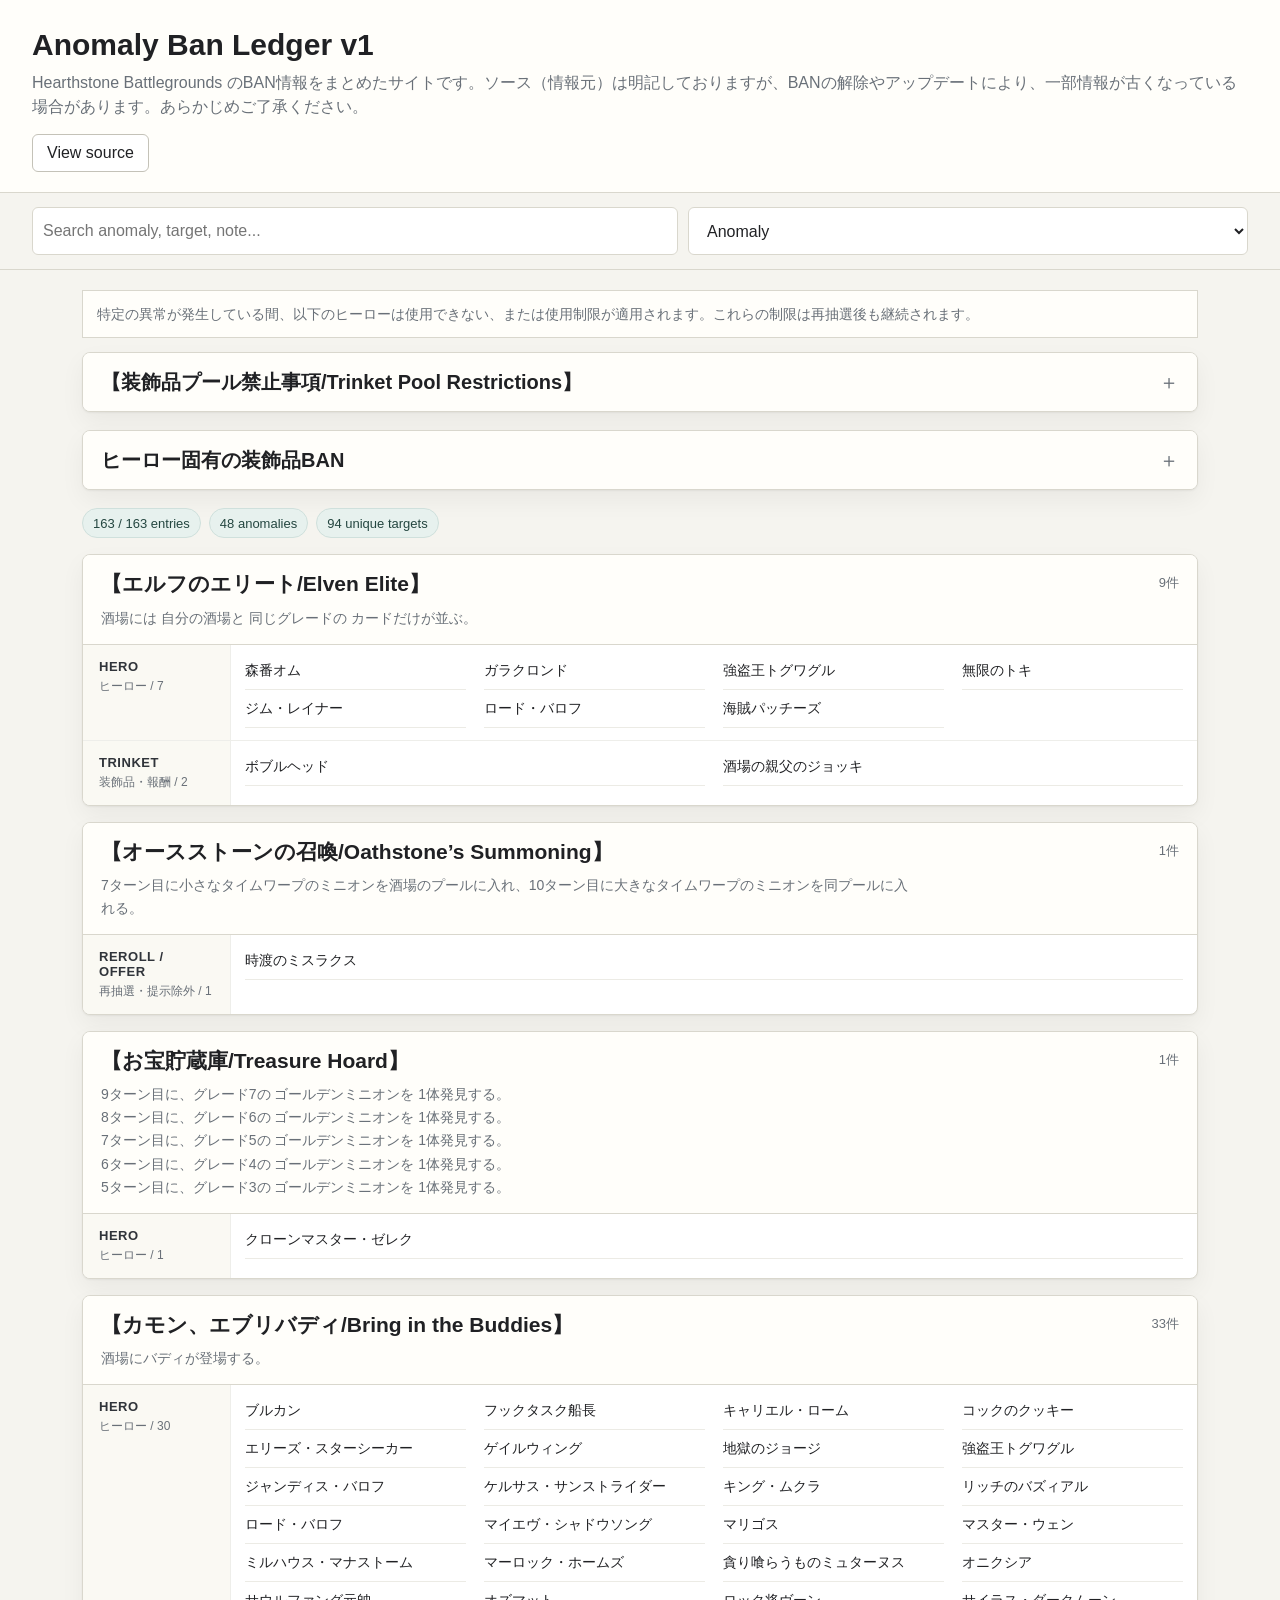
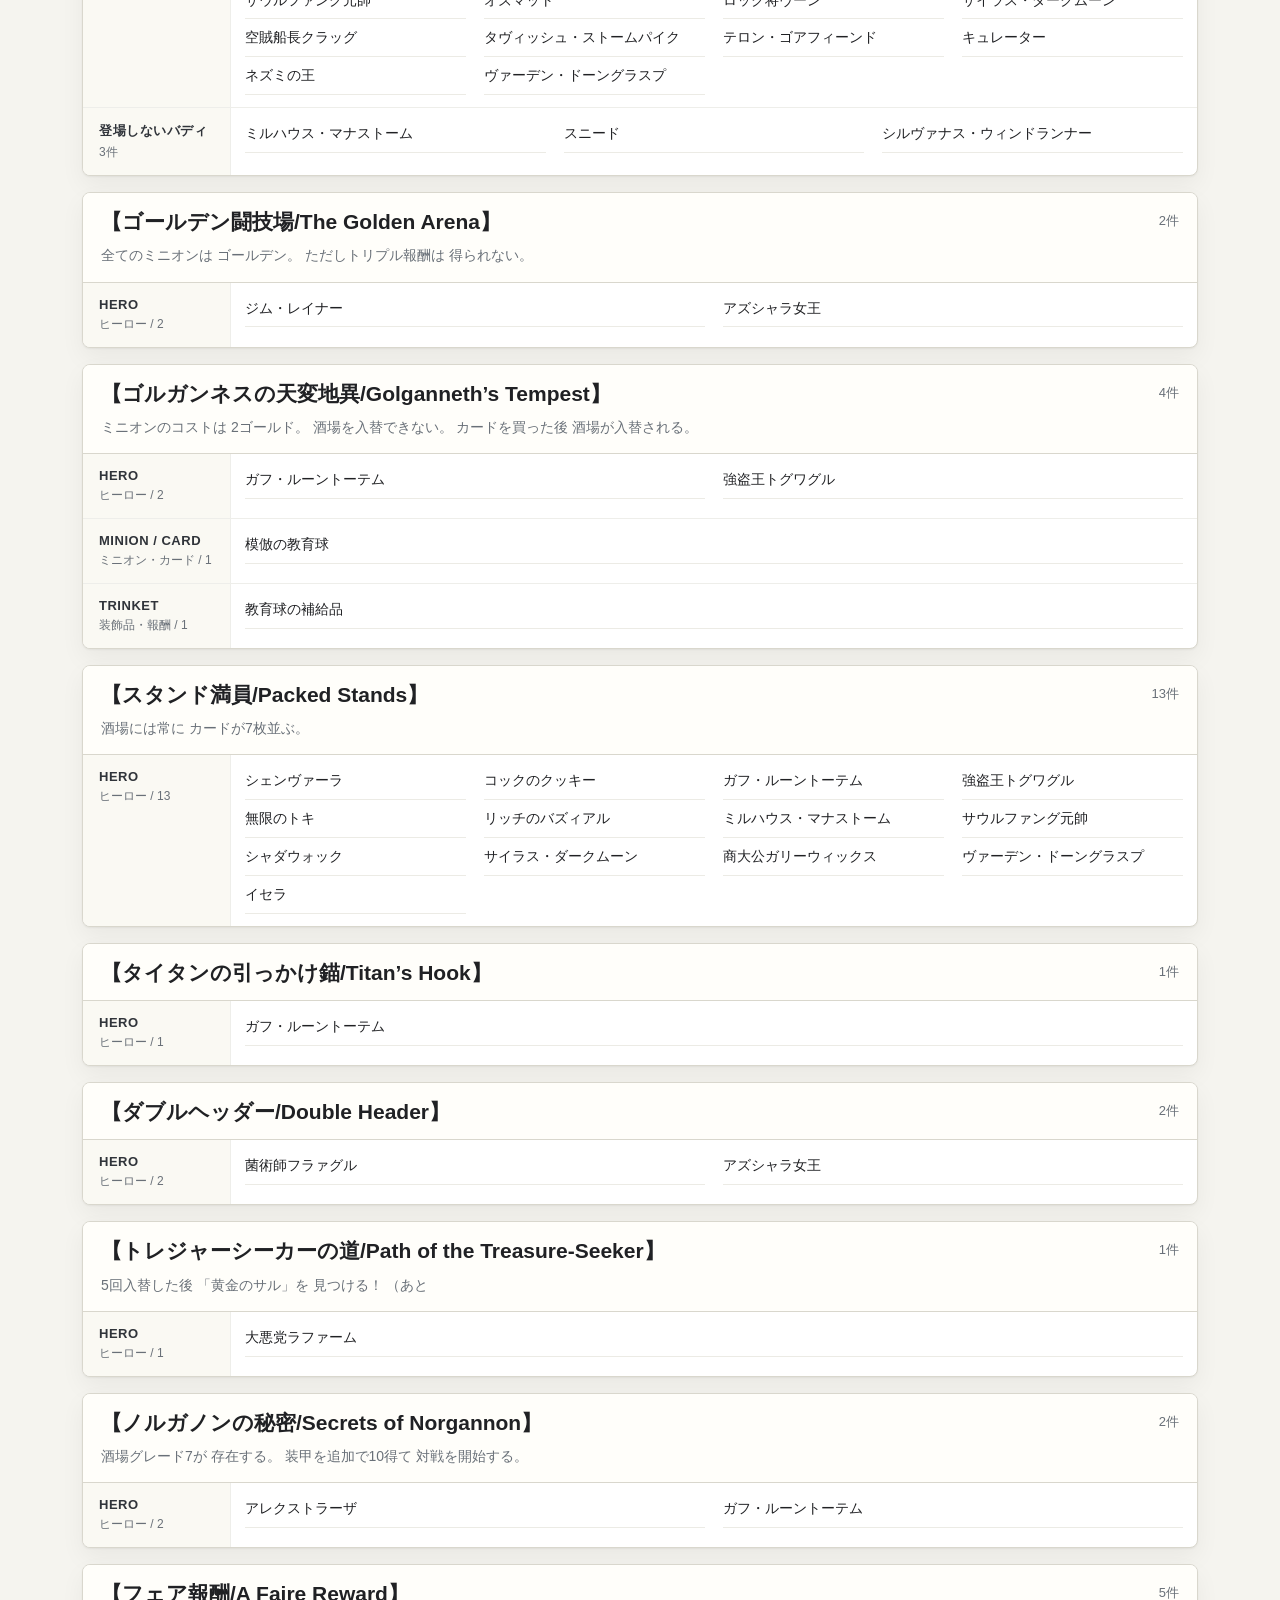
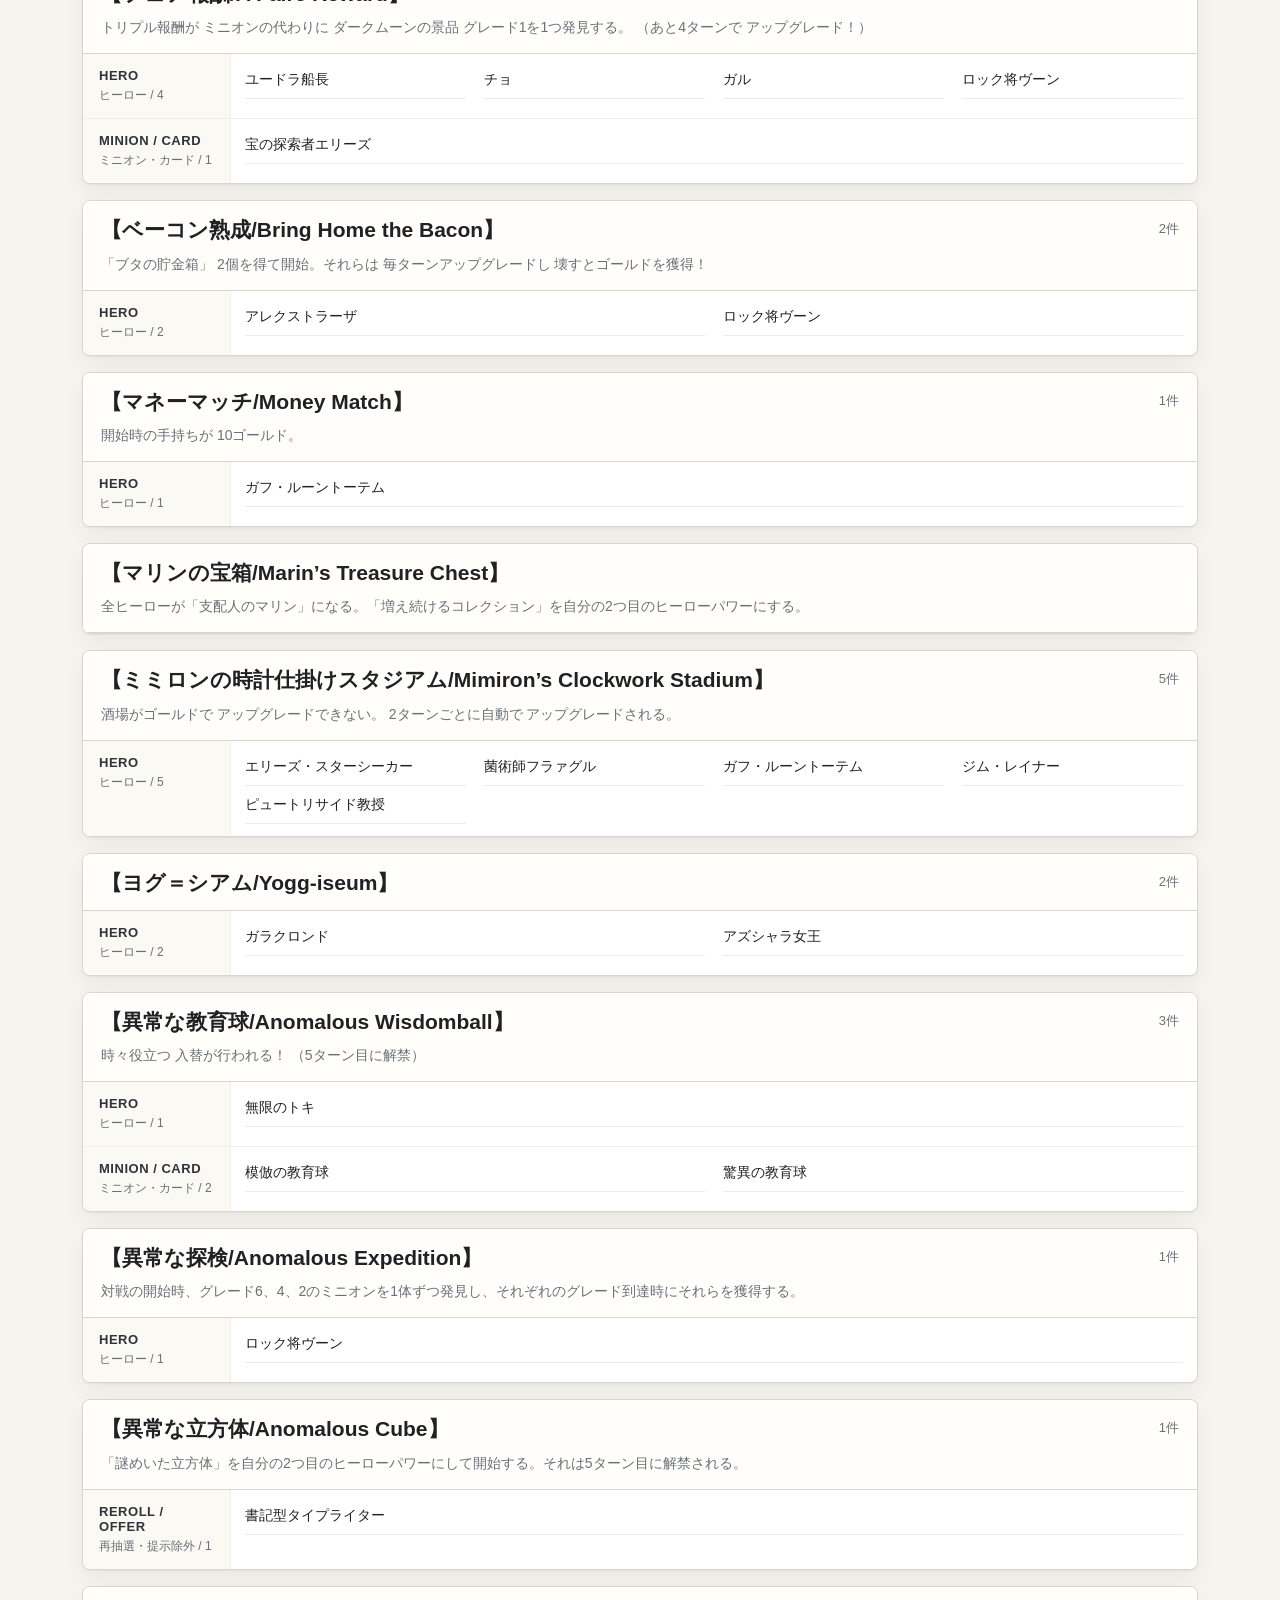
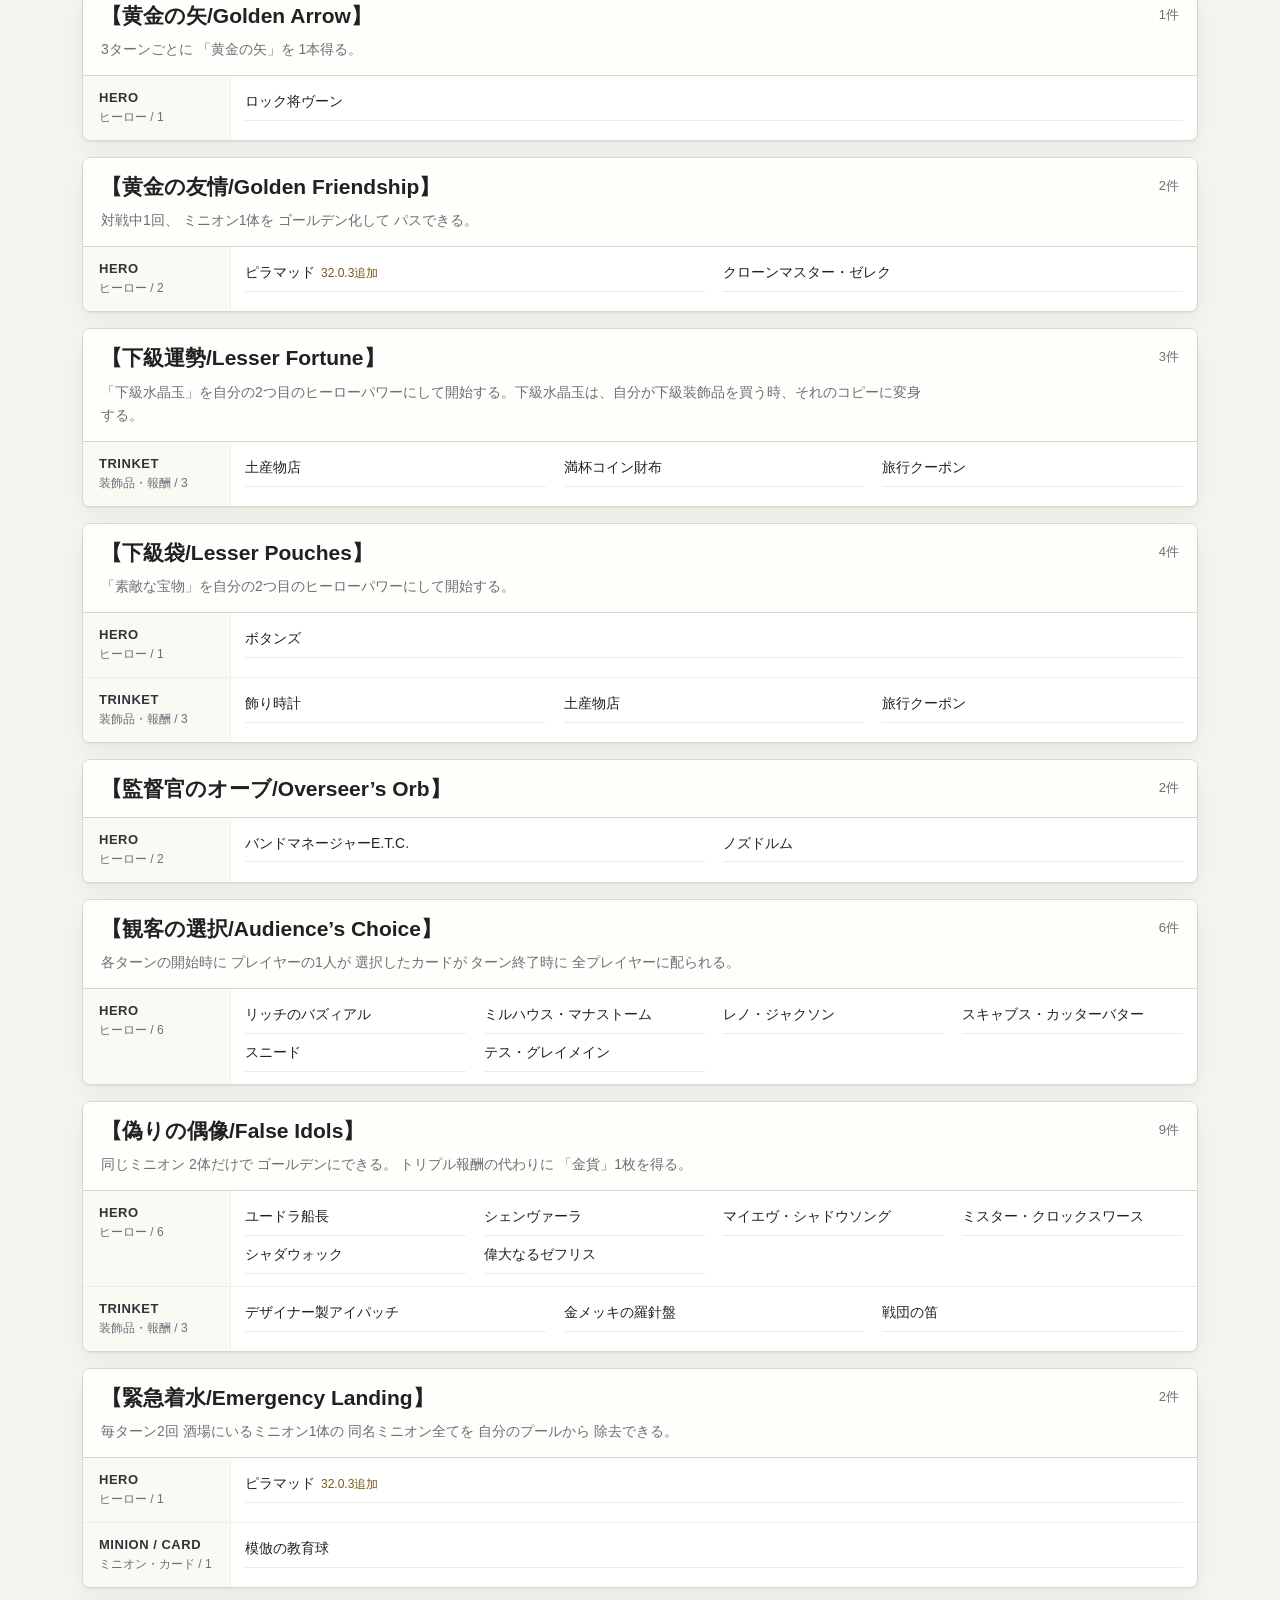
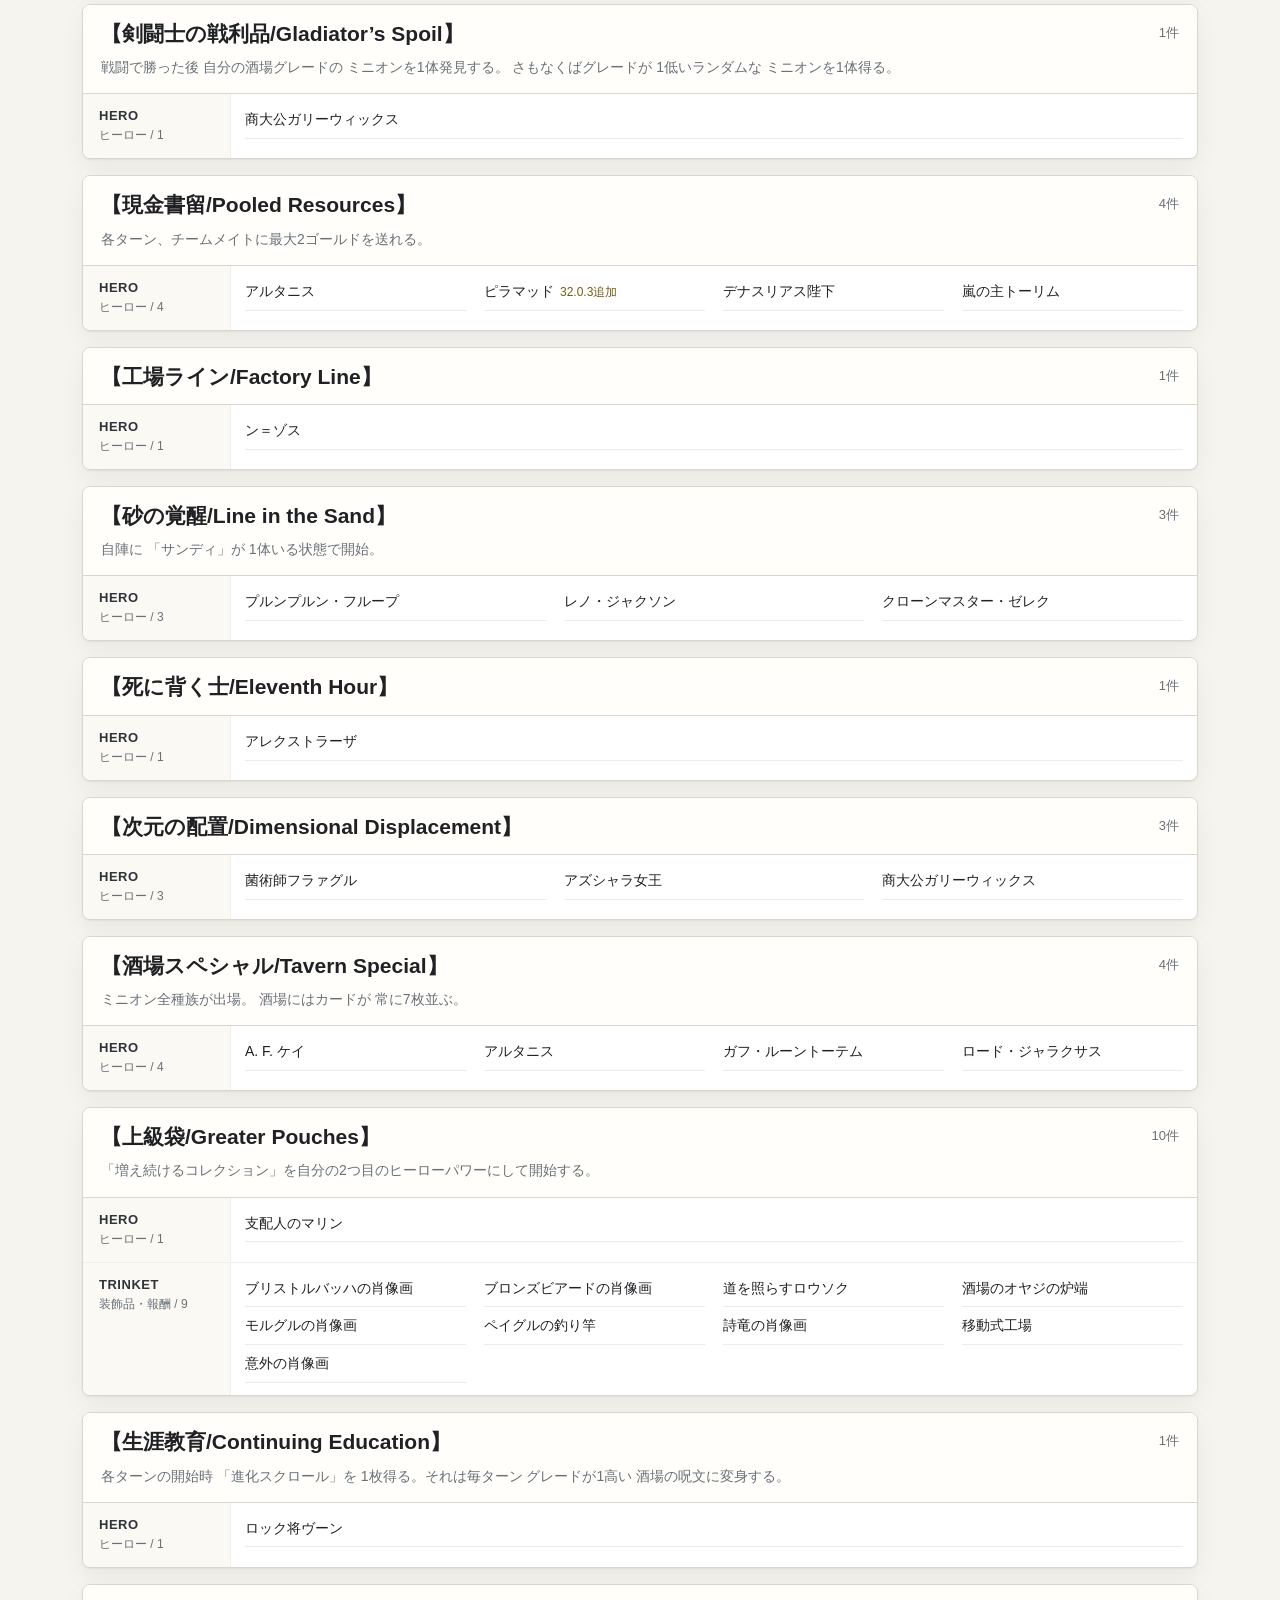
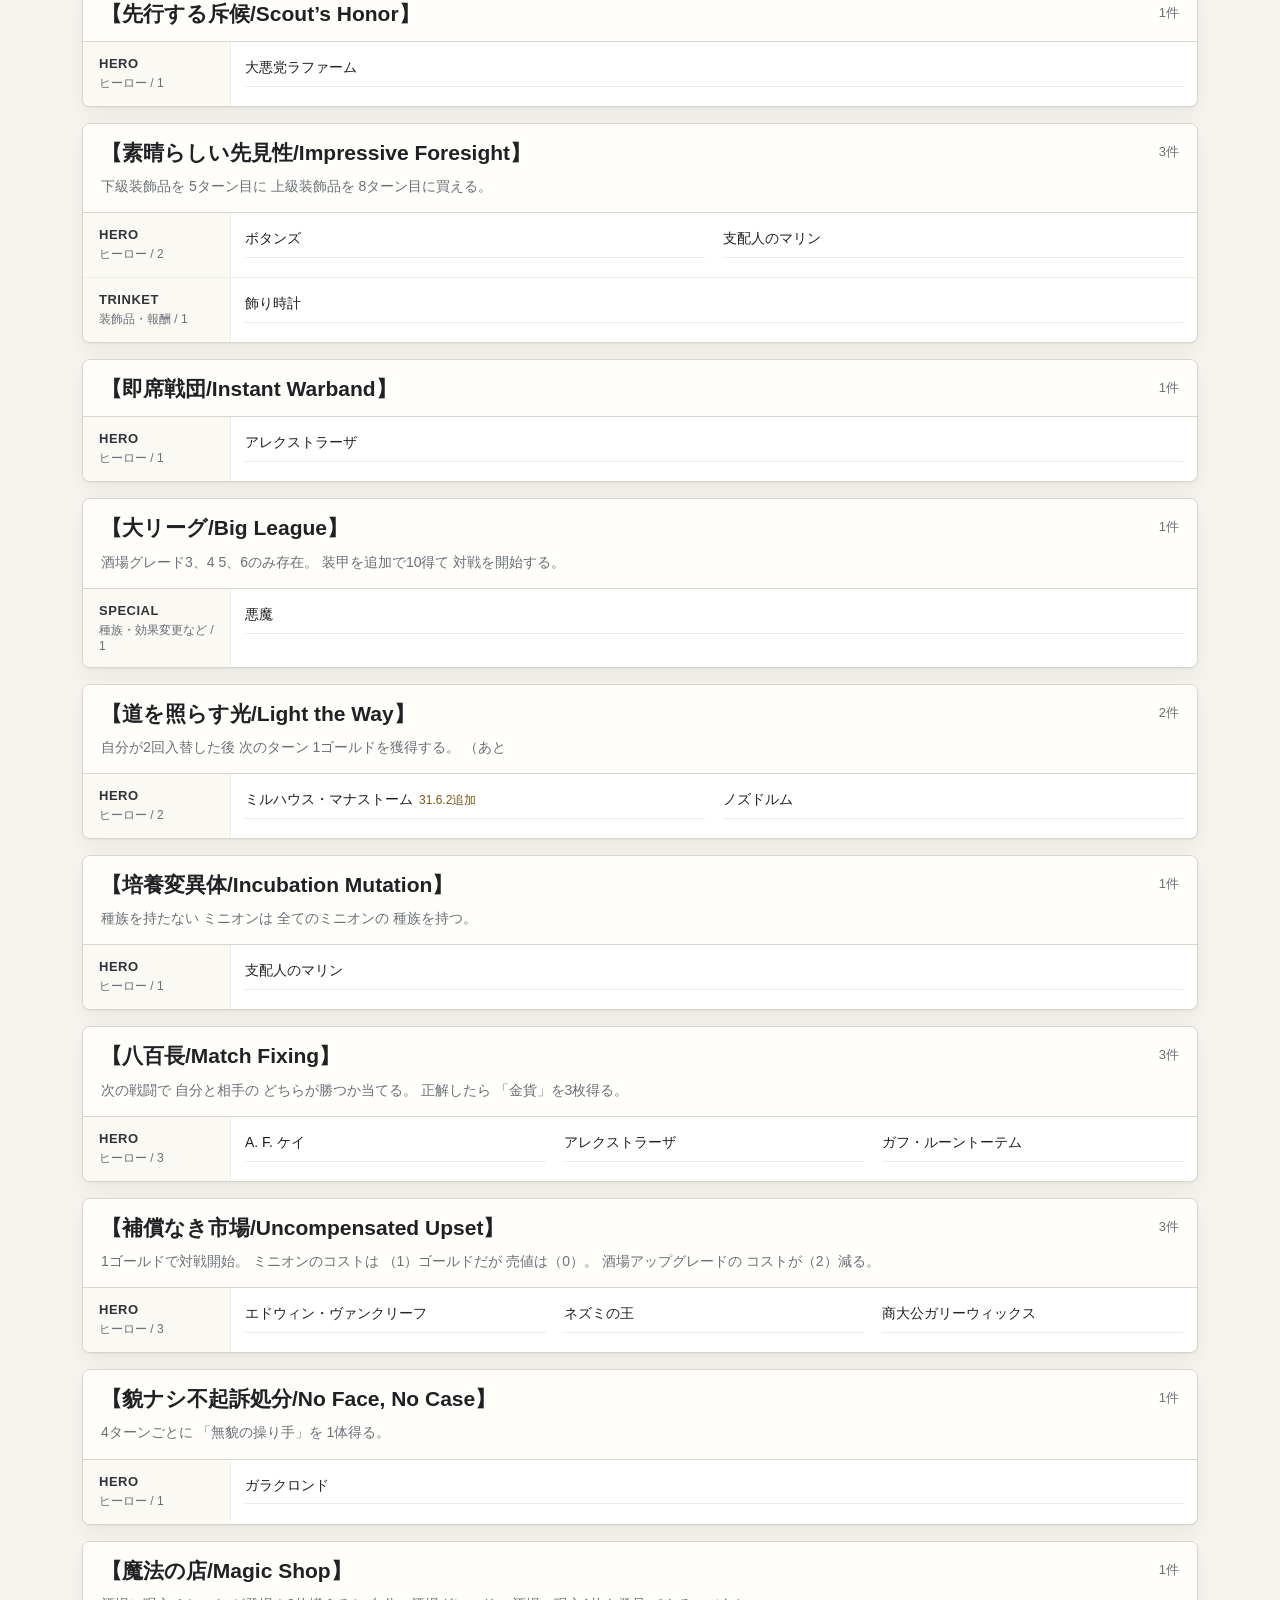
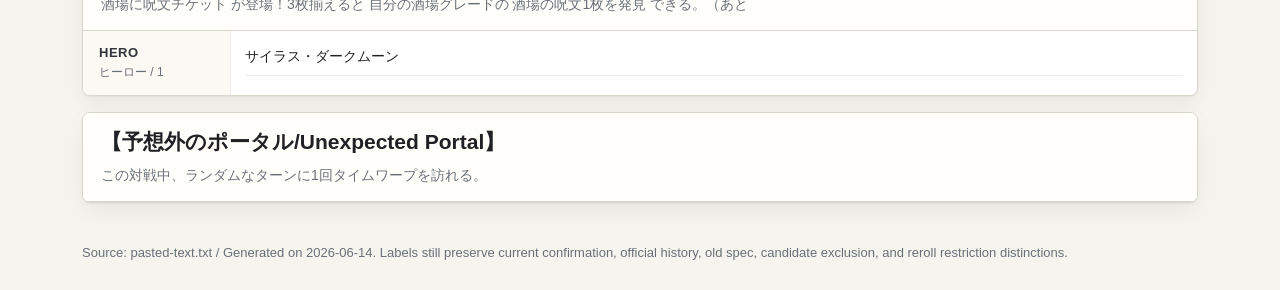
==== commit a309c836: "Rename Scout's Honor in Japanese" ====
--- a/index.html
+++ b/index.html
@@ -126,7 +126,7 @@
 <div class="summary" id="summary"></div><div class="ledger" id="ledger"></div></main>
 <footer>Source: pasted-text.txt / Generated on 2026-06-14. Labels still preserve current confirmation, official history, old spec, candidate exclusion, and reroll restriction distinctions.</footer>
 <script>
-const rows = [{"section":"A. 現行35.6系で直接再確認できるBAN","anomaly":"【偽りの偶像/False Idols】","restriction":"ヒーローBAN","target":"Mister Clocksworth（ミスター・クロックスワース）","status":"現行確認","note":""},{"section":"A. 現行35.6系で直接再確認できるBAN","anomaly":"【偽りの偶像/False Idols】","restriction":"装飾品BAN","target":"Designer Eyepatch（デザイナー製アイパッチ）","status":"現行確認","note":""},{"section":"A. 現行35.6系で直接再確認できるBAN","anomaly":"【偽りの偶像/False Idols】","restriction":"装飾品BAN","target":"Warband Whistle（戦団の笛）","status":"現行確認","note":""},{"section":"A. 現行35.6系で直接再確認できるBAN","anomaly":"【偽りの偶像/False Idols】","restriction":"装飾品BAN","target":"Gold-plated Compass（金メッキの羅針盤）","status":"現行確認","note":""},{"section":"A. 現行35.6系で直接再確認できるBAN","anomaly":"【異常な探検/Anomalous Expedition】","restriction":"ヒーローBAN","target":"Rock Master Voone（ロック将ヴーン）","status":"現行確認","note":""},{"section":"A. 現行35.6系で直接再確認できるBAN","anomaly":"【異常な立方体/Anomalous Cube】","restriction":"Mystery Cubeからの提示BAN","target":"Transcribing Typewriter（書記型タイプライター）","status":"現行確認","note":""},{"section":"A. 現行35.6系で直接再確認できるBAN","anomaly":"【オースストーンの召喚/Oathstone’s Summoning】","restriction":"TimewarpカードBAN","target":"Timewarped Mythrax（時渡のミスラクス）","status":"現行確認","note":""},{"section":"A. 現行35.6系で直接再確認できるBAN","anomaly":"【下級運勢/Lesser Fortune】","restriction":"装飾品BAN","target":"Trip Vouchers（旅行クーポン）","status":"現行確認","note":""},{"section":"A. 現行35.6系で直接再確認できるBAN","anomaly":"【下級運勢/Lesser Fortune】","restriction":"装飾品BAN","target":"Souvenir Stand（土産物店）","status":"現行確認","note":""},{"section":"A. 現行35.6系で直接再確認できるBAN","anomaly":"【下級運勢/Lesser Fortune】","restriction":"装飾品BAN","target":"Stuffed Coin Purse（満杯コイン財布）","status":"現行確認","note":""},{"section":"B. 31.6時点の異常別ヒーローBAN一覧","anomaly":"【生涯教育/Continuing Education】","restriction":"ヒーローBAN","target":"Rock Master Voone（ロック将ヴーン）","status":"公式履歴","note":""},{"section":"A. F. Kay","anomaly":"【培養変異体/Incubation Mutation】","restriction":"ヒーローBAN","target":"Marin the Manager（支配人のマリン）","status":"現行確認","note":""},{"section":"E. T.C., Band Manager","anomaly":"【魔法の店/Magic Shop】","restriction":"ヒーローBAN","target":"Silas Darkmoon（サイラス・ダークムーン）","status":"公式履歴","note":""},{"section":"E. T.C., Band Manager","anomaly":"【道を照らす光/Light the Way】","restriction":"ヒーローBAN","target":"Nozdormu（ノズドルム）","status":"公式履歴","note":""},{"section":"E. T.C., Band Manager","anomaly":"【道を照らす光/Light the Way】","restriction":"ヒーローBAN","target":"Millhouse Manastorm（ミルハウス・マナストーム）","status":"公式履歴","note":"31.6.2追加"},{"section":"E. T.C., Band Manager","anomaly":"【緊急着水/Emergency Landing】","restriction":"ヒーローBAN","target":"Pyramad（ピラマッド）","status":"公式履歴","note":"32.0.3追加"},{"section":"E. T.C., Band Manager","anomaly":"【緊急着水/Emergency Landing】","restriction":"カードBAN","target":"Knockoff Wisdomball（模倣の教育球）","status":"公式履歴","note":""},{"section":"D. デュオ専用異常","anomaly":"【黄金の友情/Golden Friendship】","restriction":"ヒーローBAN","target":"Zerek, Master Cloner（クローンマスター・ゼレク）","status":"公式履歴","note":""},{"section":"D. デュオ専用異常","anomaly":"【黄金の友情/Golden Friendship】","restriction":"ヒーローBAN","target":"Pyramad（ピラマッド）","status":"公式履歴","note":"32.0.3追加"},{"section":"D. デュオ専用異常","anomaly":"【砂の覚醒/Line in the Sand】","restriction":"ヒーローBAN","target":"Zerek, Master Cloner（クローンマスター・ゼレク）","status":"公式履歴","note":""},{"section":"D. デュオ専用異常","anomaly":"【砂の覚醒/Line in the Sand】","restriction":"ヒーローBAN","target":"Flobbidinous Floop（プルンプルン・フループ）","status":"公式履歴","note":""},{"section":"D. デュオ専用異常","anomaly":"【砂の覚醒/Line in the Sand】","restriction":"ヒーローBAN","target":"Reno Jackson（レノ・ジャクソン）","status":"公式履歴","note":""},{"section":"E. T.C., Band Manager〔31.6.2追加〕","anomaly":"【現金書留/Pooled Resources】","restriction":"ヒーローBAN","target":"Sire Denathrius（デナスリアス陛下）","status":"公式履歴","note":""},{"section":"E. T.C., Band Manager〔31.6.2追加〕","anomaly":"【現金書留/Pooled Resources】","restriction":"ヒーローBAN","target":"Thorim, Stormlord（嵐の主トーリム）","status":"公式履歴","note":""},{"section":"E. T.C., Band Manager〔31.6.2追加〕","anomaly":"【現金書留/Pooled Resources】","restriction":"ヒーローBAN","target":"Artanis（アルタニス）","status":"公式履歴","note":""},{"section":"E. T.C., Band Manager〔31.6.2追加〕","anomaly":"【現金書留/Pooled Resources】","restriction":"ヒーローBAN","target":"Pyramad（ピラマッド）","status":"公式履歴","note":"32.0.3追加"},{"section":"E. 復帰異常・既存異常のBAN","anomaly":"【フェア報酬/A Faire Reward】","restriction":"ヒーローBAN","target":"Captain Eudora（ユードラ船長）","status":"公式履歴","note":""},{"section":"E. 復帰異常・既存異常のBAN","anomaly":"【フェア報酬/A Faire Reward】","restriction":"ヒーローBAN","target":"Rock Master Voone（ロック将ヴーン）","status":"公式履歴","note":""},{"section":"E. 復帰異常・既存異常のBAN","anomaly":"【フェア報酬/A Faire Reward】","restriction":"ヒーローBAN","target":"Cho（チョ）","status":"公式履歴","note":""},{"section":"E. 復帰異常・既存異常のBAN","anomaly":"【フェア報酬/A Faire Reward】","restriction":"ヒーローBAN","target":"Gall（ガル）","status":"公式履歴","note":""},{"section":"E. 復帰異常・既存異常のBAN","anomaly":"【フェア報酬/A Faire Reward】","restriction":"カードBAN","target":"Treasure-Seeker Elise（宝の探索者エリーズ）","status":"公式履歴","note":""},{"section":"A. F. Kay","anomaly":"【ベーコン熟成/Bring Home the Bacon】","restriction":"ヒーローBAN","target":"Alexstrasza（アレクストラーザ）","status":"現行確認","note":""},{"section":"A. F. Kay","anomaly":"【ベーコン熟成/Bring Home the Bacon】","restriction":"ヒーローBAN","target":"Rock Master Voone（ロック将ヴーン）","status":"現行確認","note":""},{"section":"A. F. Kay","anomaly":"【カモン、エブリバディ/Bring in the Buddies】","restriction":"ヒーローBAN","target":"The Rat King（ネズミの王）","status":"現行確認","note":""},{"section":"A. F. Kay","anomaly":"【カモン、エブリバディ/Bring in the Buddies】","restriction":"ヒーローBAN","target":"George the Fallen（地獄のジョージ）","status":"現行確認","note":""},{"section":"A. F. Kay","anomaly":"【カモン、エブリバディ/Bring in the Buddies】","restriction":"ヒーローBAN","target":"Lich Baz'hial（リッチのバズィアル）","status":"現行確認","note":""},{"section":"A. F. Kay","anomaly":"【カモン、エブリバディ/Bring in the Buddies】","restriction":"ヒーローBAN","target":"The Curator（キュレーター）","status":"現行確認","note":""},{"section":"A. F. Kay","anomaly":"【カモン、エブリバディ/Bring in the Buddies】","restriction":"ヒーローBAN","target":"King Mukla（キング・ムクラ）","status":"現行確認","note":""},{"section":"A. F. Kay","anomaly":"【カモン、エブリバディ/Bring in the Buddies】","restriction":"ヒーローBAN","target":"Elise Starseeker（エリーズ・スターシーカー）","status":"現行確認","note":""},{"section":"A. F. Kay","anomaly":"【カモン、エブリバディ/Bring in the Buddies】","restriction":"ヒーローBAN","target":"Millhouse Manastorm（ミルハウス・マナストーム）","status":"現行確認","note":""},{"section":"A. F. Kay","anomaly":"【カモン、エブリバディ/Bring in the Buddies】","restriction":"ヒーローBAN","target":"Malygos（マリゴス）","status":"現行確認","note":""},{"section":"A. F. Kay","anomaly":"【カモン、エブリバディ/Bring in the Buddies】","restriction":"ヒーローBAN","target":"Kael'thas Sunstrider（ケルサス・サンストライダー）","status":"現行確認","note":""},{"section":"A. F. Kay","anomaly":"【カモン、エブリバディ/Bring in the Buddies】","restriction":"ヒーローBAN","target":"Maiev Shadowsong（マイエヴ・シャドウソング）","status":"現行確認","note":""},{"section":"A. F. Kay","anomaly":"【カモン、エブリバディ/Bring in the Buddies】","restriction":"ヒーローBAN","target":"Captain Hooktusk（フックタスク船長）","status":"現行確認","note":""},{"section":"A. F. Kay","anomaly":"【カモン、エブリバディ/Bring in the Buddies】","restriction":"ヒーローBAN","target":"Skycap'n Kragg（空賊船長クラッグ）","status":"現行確認","note":""},{"section":"A. F. Kay","anomaly":"【カモン、エブリバディ/Bring in the Buddies】","restriction":"ヒーローBAN","target":"Jandice Barov（ジャンディス・バロフ）","status":"現行確認","note":""},{"section":"A. F. Kay","anomaly":"【カモン、エブリバディ/Bring in the Buddies】","restriction":"ヒーローBAN","target":"Lord Barov（ロード・バロフ）","status":"現行確認","note":""},{"section":"A. F. Kay","anomaly":"【カモン、エブリバディ/Bring in the Buddies】","restriction":"ヒーローBAN","target":"Silas Darkmoon（サイラス・ダークムーン）","status":"現行確認","note":""},{"section":"A. F. Kay","anomaly":"【カモン、エブリバディ/Bring in the Buddies】","restriction":"ヒーローBAN","target":"Overlord Saurfang（サウルファング元帥）","status":"現行確認","note":""},{"section":"A. F. Kay","anomaly":"【カモン、エブリバディ/Bring in the Buddies】","restriction":"ヒーローBAN","target":"Master Nguyen（マスター・ウェン）","status":"現行確認","note":""},{"section":"A. F. Kay","anomaly":"【カモン、エブリバディ/Bring in the Buddies】","restriction":"ヒーローBAN","target":"Mutanus the Devourer（貪り喰らうものミュターヌス）","status":"現行確認","note":""},{"section":"A. F. Kay","anomaly":"【カモン、エブリバディ/Bring in the Buddies】","restriction":"ヒーローBAN","target":"Cariel Roame（キャリエル・ローム）","status":"現行確認","note":""},{"section":"A. F. Kay","anomaly":"【カモン、エブリバディ/Bring in the Buddies】","restriction":"ヒーローBAN","target":"Galewing（ゲイルウィング）","status":"現行確認","note":""},{"section":"A. F. Kay","anomaly":"【カモン、エブリバディ/Bring in the Buddies】","restriction":"ヒーローBAN","target":"Cookie the Cook（コックのクッキー）","status":"現行確認","note":""},{"section":"A. F. Kay","anomaly":"【カモン、エブリバディ/Bring in the Buddies】","restriction":"ヒーローBAN","target":"Tavish Stormpike（タヴィッシュ・ストームパイク）","status":"現行確認","note":""},{"section":"A. F. Kay","anomaly":"【カモン、エブリバディ/Bring in the Buddies】","restriction":"ヒーローBAN","target":"Varden Dawngrasp（ヴァーデン・ドーングラスプ）","status":"現行確認","note":""},{"section":"A. F. Kay","anomaly":"【カモン、エブリバディ/Bring in the Buddies】","restriction":"ヒーローBAN","target":"Bru'kan（ブルカン）","status":"現行確認","note":""},{"section":"A. F. Kay","anomaly":"【カモン、エブリバディ/Bring in the Buddies】","restriction":"ヒーローBAN","target":"Onyxia（オニクシア）","status":"現行確認","note":""},{"section":"A. F. Kay","anomaly":"【カモン、エブリバディ/Bring in the Buddies】","restriction":"ヒーローBAN","target":"Murloc Holmes（マーロック・ホームズ）","status":"現行確認","note":""},{"section":"A. F. Kay","anomaly":"【カモン、エブリバディ/Bring in the Buddies】","restriction":"ヒーローBAN","target":"Ozumat（オズマット）","status":"現行確認","note":""},{"section":"A. F. Kay","anomaly":"【カモン、エブリバディ/Bring in the Buddies】","restriction":"ヒーローBAN","target":"Heistbaron Togwaggle（強盗王トグワグル）","status":"現行確認","note":""},{"section":"A. F. Kay","anomaly":"【カモン、エブリバディ/Bring in the Buddies】","restriction":"ヒーローBAN","target":"Teron Gorefiend（テロン・ゴアフィーンド）","status":"現行確認","note":""},{"section":"A. F. Kay","anomaly":"【カモン、エブリバディ/Bring in the Buddies】","restriction":"ヒーローBAN","target":"Rock Master Voone（ロック将ヴーン）","status":"現行確認","note":""},{"section":"A. F. Kay","anomaly":"【カモン、エブリバディ/Bring in the Buddies】","restriction":"異常効果による内容変更","target":"Sylvanas Windrunner（シルヴァナス・ウィンドランナー）","status":"現行確認","note":""},{"section":"A. F. Kay","anomaly":"【カモン、エブリバディ/Bring in the Buddies】","restriction":"異常効果による内容変更","target":"Sneed（スニード）","status":"現行確認","note":""},{"section":"A. F. Kay","anomaly":"【カモン、エブリバディ/Bring in the Buddies】","restriction":"異常効果による内容変更","target":"Millhouse Manastorm（ミルハウス・マナストーム）","status":"現行確認","note":""},{"section":"E. T.C., Band Manager","anomaly":"【スタンド満員/Packed Stands】","restriction":"ヒーローBAN","target":"Trade Prince Gallywix（商大公ガリーウィックス）","status":"公式履歴","note":""},{"section":"E. T.C., Band Manager","anomaly":"【スタンド満員/Packed Stands】","restriction":"ヒーローBAN","target":"Shudderwock（シャダウォック）","status":"公式履歴","note":""},{"section":"E. T.C., Band Manager","anomaly":"【スタンド満員/Packed Stands】","restriction":"ヒーローBAN","target":"Lich Baz'hial（リッチのバズィアル）","status":"公式履歴","note":""},{"section":"E. T.C., Band Manager","anomaly":"【スタンド満員/Packed Stands】","restriction":"ヒーローBAN","target":"Infinite Toki（無限のトキ）","status":"公式履歴","note":""},{"section":"E. T.C., Band Manager","anomaly":"【スタンド満員/Packed Stands】","restriction":"ヒーローBAN","target":"Millhouse Manastorm（ミルハウス・マナストーム）","status":"公式履歴","note":""},{"section":"E. T.C., Band Manager","anomaly":"【スタンド満員/Packed Stands】","restriction":"ヒーローBAN","target":"Ysera（イセラ）","status":"公式履歴","note":""},{"section":"E. T.C., Band Manager","anomaly":"【スタンド満員/Packed Stands】","restriction":"ヒーローBAN","target":"Chenvaala（シェンヴァーラ）","status":"公式履歴","note":""},{"section":"E. T.C., Band Manager","anomaly":"【スタンド満員/Packed Stands】","restriction":"ヒーローBAN","target":"Silas Darkmoon（サイラス・ダークムーン）","status":"公式履歴","note":""},{"section":"E. T.C., Band Manager","anomaly":"【スタンド満員/Packed Stands】","restriction":"ヒーローBAN","target":"Guff Runetotem（ガフ・ルーントーテム）","status":"公式履歴","note":""},{"section":"E. T.C., Band Manager","anomaly":"【スタンド満員/Packed Stands】","restriction":"ヒーローBAN","target":"Overlord Saurfang（サウルファング元帥）","status":"公式履歴","note":""},{"section":"E. T.C., Band Manager","anomaly":"【スタンド満員/Packed Stands】","restriction":"ヒーローBAN","target":"Cookie the Cook（コックのクッキー）","status":"公式履歴","note":""},{"section":"E. T.C., Band Manager","anomaly":"【スタンド満員/Packed Stands】","restriction":"ヒーローBAN","target":"Varden Dawngrasp（ヴァーデン・ドーングラスプ）","status":"公式履歴","note":""},{"section":"E. T.C., Band Manager","anomaly":"【スタンド満員/Packed Stands】","restriction":"ヒーローBAN","target":"Heistbaron Togwaggle（強盗王トグワグル）","status":"公式履歴","note":""},{"section":"F. 偽りの偶像","anomaly":"【偽りの偶像/False Idols】","restriction":"ヒーローBAN履歴","target":"Shudderwock（シャダウォック）","status":"公式履歴/現行一部確認","note":""},{"section":"F. 偽りの偶像","anomaly":"【偽りの偶像/False Idols】","restriction":"ヒーローBAN履歴","target":"Maiev Shadowsong（マイエヴ・シャドウソング）","status":"公式履歴/現行一部確認","note":""},{"section":"F. 偽りの偶像","anomaly":"【偽りの偶像/False Idols】","restriction":"ヒーローBAN履歴","target":"Captain Eudora（ユードラ船長）","status":"公式履歴/現行一部確認","note":""},{"section":"F. 偽りの偶像","anomaly":"【偽りの偶像/False Idols】","restriction":"ヒーローBAN履歴","target":"Chenvaala（シェンヴァーラ）","status":"公式履歴/現行一部確認","note":""},{"section":"F. 偽りの偶像","anomaly":"【偽りの偶像/False Idols】","restriction":"ヒーローBAN履歴","target":"Zephrys, the Great（偉大なるゼフリス）","status":"公式履歴/現行一部確認","note":""},{"section":"J. Uncompensated Upset","anomaly":"【補償なき市場/Uncompensated Upset】","restriction":"ヒーローBAN","target":"Edwin VanCleef（エドウィン・ヴァンクリーフ）","status":"公式履歴","note":""},{"section":"J. Uncompensated Upset","anomaly":"【補償なき市場/Uncompensated Upset】","restriction":"ヒーローBAN","target":"Trade Prince Gallywix（商大公ガリーウィックス）","status":"公式履歴","note":""},{"section":"J. Uncompensated Upset","anomaly":"【補償なき市場/Uncompensated Upset】","restriction":"ヒーローBAN","target":"The Rat King（ネズミの王）","status":"公式履歴","note":""},{"section":"K. Audience’s Choice","anomaly":"【観客の選択/Audience’s Choice】","restriction":"ヒーローBAN","target":"Lich Baz'hial（リッチのバズィアル）","status":"公式履歴","note":""},{"section":"K. Audience’s Choice","anomaly":"【観客の選択/Audience’s Choice】","restriction":"ヒーローBAN","target":"Reno Jackson（レノ・ジャクソン）","status":"公式履歴","note":""},{"section":"K. Audience’s Choice","anomaly":"【観客の選択/Audience’s Choice】","restriction":"ヒーローBAN","target":"Millhouse Manastorm（ミルハウス・マナストーム）","status":"公式履歴","note":""},{"section":"K. Audience’s Choice","anomaly":"【観客の選択/Audience’s Choice】","restriction":"ヒーローBAN","target":"Tess Greymane（テス・グレイメイン）","status":"公式履歴","note":""},{"section":"K. Audience’s Choice","anomaly":"【観客の選択/Audience’s Choice】","restriction":"ヒーローBAN","target":"Sneed（スニード）","status":"公式履歴","note":""},{"section":"K. Audience’s Choice","anomaly":"【観客の選択/Audience’s Choice】","restriction":"ヒーローBAN","target":"Scabbs Cutterbutter（スキャブス・カッターバター）","status":"公式履歴","note":""},{"section":"N. Anomalous Wisdomball","anomaly":"【異常な教育球/Anomalous Wisdomball】","restriction":"ヒーローBAN","target":"Infinite Toki（無限のトキ）","status":"公式履歴","note":""},{"section":"N. Anomalous Wisdomball","anomaly":"【異常な教育球/Anomalous Wisdomball】","restriction":"カードBAN","target":"Wondrous Wisdomball（驚異の教育球）","status":"公式履歴","note":""},{"section":"N. Anomalous Wisdomball","anomaly":"【異常な教育球/Anomalous Wisdomball】","restriction":"カードBAN","target":"Knockoff Wisdomball（模倣の教育球）","status":"公式履歴","note":""},{"section":"P. Greater Pouches","anomaly":"【上級袋/Greater Pouches】","restriction":"ヒーローBAN","target":"Marin the Manager（支配人のマリン）","status":"旧仕様","note":""},{"section":"P. Greater Pouches","anomaly":"【上級袋/Greater Pouches】","restriction":"特定ターンの装飾品提示から除外","target":"Guiding Candle（道を照らすロウソク）","status":"旧仕様","note":""},{"section":"P. Greater Pouches","anomaly":"【上級袋/Greater Pouches】","restriction":"特定ターンの装飾品提示から除外","target":"Innkeeper's Hearth（酒場のオヤジの炉端）","status":"旧仕様","note":""},{"section":"P. Greater Pouches","anomaly":"【上級袋/Greater Pouches】","restriction":"特定ターンの装飾品提示から除外","target":"Pagle's Fishing Rod（ペイグルの釣り竿）","status":"旧仕様","note":""},{"section":"P. Greater Pouches","anomaly":"【上級袋/Greater Pouches】","restriction":"特定ターンの装飾品提示から除外","target":"Bristlebach Portrait（ブリストルバッハの肖像画）","status":"旧仕様","note":""},{"section":"P. Greater Pouches","anomaly":"【上級袋/Greater Pouches】","restriction":"特定ターンの装飾品提示から除外","target":"Bronzebeard Portrait（ブロンズビアードの肖像画）","status":"旧仕様","note":""},{"section":"P. Greater Pouches","anomaly":"【上級袋/Greater Pouches】","restriction":"特定ターンの装飾品提示から除外","target":"Morgl Portrait（モルグルの肖像画）","status":"旧仕様","note":""},{"section":"P. Greater Pouches","anomaly":"【上級袋/Greater Pouches】","restriction":"特定ターンの装飾品提示から除外","target":"Portable Factory（移動式工場）","status":"旧仕様","note":""},{"section":"P. Greater Pouches","anomaly":"【上級袋/Greater Pouches】","restriction":"特定ターンの装飾品提示から除外","target":"Poet Portrait（詩竜の肖像画）","status":"旧仕様","note":""},{"section":"P. Greater Pouches","anomaly":"【上級袋/Greater Pouches】","restriction":"特定ターンの装飾品提示から除外","target":"Surprise Portrait（意外の肖像画）","status":"旧仕様","note":""},{"section":"Q. Lesser Pouches","anomaly":"【下級袋/Lesser Pouches】","restriction":"ヒーローBAN","target":"Buttons（ボタンズ）","status":"旧仕様","note":""},{"section":"Q. Lesser Pouches","anomaly":"【下級袋/Lesser Pouches】","restriction":"装飾品BAN","target":"Souvenir Stand（土産物店）","status":"旧仕様","note":""},{"section":"Q. Lesser Pouches","anomaly":"【下級袋/Lesser Pouches】","restriction":"装飾品BAN","target":"Trip Vouchers（旅行クーポン）","status":"旧仕様","note":""},{"section":"Q. Lesser Pouches","anomaly":"【下級袋/Lesser Pouches】","restriction":"装飾品BAN","target":"Ornate Clock（飾り時計）","status":"旧仕様","note":""},{"section":"R. Impressive Foresight","anomaly":"【素晴らしい先見性/Impressive Foresight】","restriction":"ヒーローBAN","target":"Marin the Manager（支配人のマリン）","status":"旧仕様","note":""},{"section":"R. Impressive Foresight","anomaly":"【素晴らしい先見性/Impressive Foresight】","restriction":"ヒーローBAN","target":"Buttons（ボタンズ）","status":"旧仕様","note":""},{"section":"R. Impressive Foresight","anomaly":"【素晴らしい先見性/Impressive Foresight】","restriction":"装飾品BAN","target":"Ornate Clock（飾り時計）","status":"旧仕様","note":""},{"section":"S. 旧2023年シーズンで確認できる特殊BAN","anomaly":"【大リーグ/Big League】","restriction":"種族BAN","target":"Demons（悪魔）","status":"旧仕様","note":""},{"section":"変更されて復活する異常・現行制限","anomaly":"【ダブルヘッダー/Double Header】","restriction":"ヒーローBAN（利用不可）","target":"Queen Azshara（アズシャラ女王）","status":"現行確認","note":""},{"section":"変更されて復活する異常・現行制限","anomaly":"【ダブルヘッダー/Double Header】","restriction":"ヒーローBAN（利用不可）","target":"Fungalmancer Flurgl（菌術師フラァグル）","status":"現行確認","note":""},{"section":"変更されて復活する異常・現行制限","anomaly":"【死に背く士/Eleventh Hour】","restriction":"ヒーローBAN（利用不可）","target":"Alexstrasza（アレクストラーザ）","status":"現行確認","note":""},{"section":"変更されて復活する異常・現行制限","anomaly":"【エルフのエリート/Elven Elite】","restriction":"ヒーローBAN（利用不可）","target":"Patches the Pirate（海賊パッチーズ）","status":"現行確認","note":""},{"section":"変更されて復活する異常・現行制限","anomaly":"【エルフのエリート/Elven Elite】","restriction":"ヒーローBAN（利用不可）","target":"Lord Barov（ロード・バロフ）","status":"現行確認","note":""},{"section":"変更されて復活する異常・現行制限","anomaly":"【エルフのエリート/Elven Elite】","restriction":"ヒーローBAN（利用不可）","target":"Heistbaron Togwaggle（強盗王トグワグル）","status":"現行確認","note":""},{"section":"変更されて復活する異常・現行制限","anomaly":"【エルフのエリート/Elven Elite】","restriction":"ヒーローBAN（利用不可）","target":"Forest Warden Omu（森番オム）","status":"現行確認","note":""},{"section":"変更されて復活する異常・現行制限","anomaly":"【エルフのエリート/Elven Elite】","restriction":"ヒーローBAN（利用不可）","target":"Infinite Toki（無限のトキ）","status":"現行確認","note":""},{"section":"変更されて復活する異常・現行制限","anomaly":"【エルフのエリート/Elven Elite】","restriction":"ヒーローBAN（利用不可）","target":"Galakrond（ガラクロンド）","status":"現行確認","note":""},{"section":"変更されて復活する異常・現行制限","anomaly":"【エルフのエリート/Elven Elite】","restriction":"ヒーローBAN（利用不可）","target":"Jim Raynor（ジム・レイナー）","status":"現行確認","note":""},{"section":"変更されて復活する異常・現行制限","anomaly":"【工場ライン/Factory Line】","restriction":"ヒーローBAN（利用不可）","target":"N'Zoth（ン＝ゾス）","status":"現行確認","note":""},{"section":"変更されて復活する異常・現行制限","anomaly":"【剣闘士の戦利品/Gladiator’s Spoil】","restriction":"ヒーローBAN（入手不可）","target":"Trade Prince Gallywix（商大公ガリーウィックス）","status":"現行確認","note":""},{"section":"変更されて復活する異常・現行制限","anomaly":"【黄金の矢/Golden Arrow】","restriction":"ヒーローBAN（入手不可）","target":"Rock Master Voone（ロック将ヴーン）","status":"現行確認","note":""},{"section":"変更されて復活する異常・現行制限","anomaly":"【ゴルガンネスの天変地異/Golganneth’s Tempest】","restriction":"ヒーローBAN（入手不可）","target":"Guff Runetotem（ガフ・ルーントーテム）","status":"現行確認","note":""},{"section":"変更されて復活する異常・現行制限","anomaly":"【ゴルガンネスの天変地異/Golganneth’s Tempest】","restriction":"ヒーローBAN（入手不可）","target":"Heistbaron Togwaggle（強盗王トグワグル）","status":"現行確認","note":""},{"section":"変更されて復活する異常・現行制限","anomaly":"【タイタンの鉤爪/Titan’s Hook】","restriction":"ヒーローBAN（入手不可）","target":"Guff Runetotem（ガフ・ルーントーテム）","status":"現行確認","note":""},{"section":"変更されて復活する異常・現行制限","anomaly":"【即席戦団/Instant Warband】","restriction":"ヒーローBAN（利用不可）","target":"Alexstrasza（アレクストラーザ）","status":"現行確認","note":""},{"section":"変更されて復活する異常・現行制限","anomaly":"【八百長/Match Fixing】","restriction":"ヒーローBAN（利用不可）","target":"A. F. Kay（A. F. ケイ）","status":"現行確認","note":""},{"section":"変更されて復活する異常・現行制限","anomaly":"【八百長/Match Fixing】","restriction":"ヒーローBAN（利用不可）","target":"Alexstrasza（アレクストラーザ）","status":"現行確認","note":""},{"section":"変更されて復活する異常・現行制限","anomaly":"【八百長/Match Fixing】","restriction":"ヒーローBAN（利用不可）","target":"Guff Runetotem（ガフ・ルーントーテム）","status":"現行確認","note":""},{"section":"変更されて復活する異常・現行制限","anomaly":"【ミミロンの時計仕掛けスタジアム/Mimiron’s Clockwork Stadium】","restriction":"ヒーローBAN（利用不可）","target":"Jim Raynor（ジム・レイナー）","status":"現行確認","note":""},{"section":"変更されて復活する異常・現行制限","anomaly":"【ミミロンの時計仕掛けスタジアム/Mimiron’s Clockwork Stadium】","restriction":"ヒーローBAN（利用不可）","target":"Fungalmancer Flurgl（菌術師フラァグル）","status":"現行確認","note":""},{"section":"変更されて復活する異常・現行制限","anomaly":"【ミミロンの時計仕掛けスタジアム/Mimiron’s Clockwork Stadium】","restriction":"ヒーローBAN（利用不可）","target":"Guff Runetotem（ガフ・ルーントーテム）","status":"現行確認","note":""},{"section":"変更されて復活する異常・現行制限","anomaly":"【ミミロンの時計仕掛けスタジアム/Mimiron’s Clockwork Stadium】","restriction":"ヒーローBAN（利用不可）","target":"Elise Starseeker（エリーズ・スターシーカー）","status":"現行確認","note":""},{"section":"変更されて復活する異常・現行制限","anomaly":"【ミミロンの時計仕掛けスタジアム/Mimiron’s Clockwork Stadium】","restriction":"ヒーローBAN（利用不可）","target":"Professor Putricide（ピュートリサイド教授）","status":"現行確認","note":""},{"section":"変更されて復活する異常・現行制限","anomaly":"【マネーマッチ/Money Match】","restriction":"ヒーローBAN（利用不可）","target":"Guff Runetotem（ガフ・ルーントーテム）","status":"現行確認","note":""},{"section":"変更されて復活する異常・現行制限","anomaly":"【貌ナシ不起訴処分/No Face, No Case】","restriction":"ヒーローBAN（入手不可）","target":"Galakrond（ガラクロンド）","status":"現行確認","note":""},{"section":"変更されて復活する異常・現行制限","anomaly":"【監督官のオーブ/Overseer’s Orb】","restriction":"ヒーローBAN（入手不可）","target":"E.T.C., Band Manager（バンドマネージャーE.T.C.）","status":"現行確認","note":""},{"section":"変更されて復活する異常・現行制限","anomaly":"【監督官のオーブ/Overseer’s Orb】","restriction":"ヒーローBAN（入手不可）","target":"Nozdormu（ノズドルム）","status":"現行確認","note":""},{"section":"変更されて復活する異常・現行制限","anomaly":"【トレジャーシーカーの道/Path of the Treasure-Seeker】","restriction":"ヒーローBAN（利用不可）","target":"Arch-Villain Rafaam（大悪党ラファーム）","status":"現行確認","note":""},{"section":"変更されて復活する異常・現行制限","anomaly":"【次元の配置/Dimensional Displacement】","restriction":"ヒーローBAN（利用不可）","target":"Trade Prince Gallywix（商大公ガリーウィックス）","status":"現行確認","note":""},{"section":"変更されて復活する異常・現行制限","anomaly":"【次元の配置/Dimensional Displacement】","restriction":"ヒーローBAN（利用不可）","target":"Fungalmancer Flurgl（菌術師フラァグル）","status":"現行確認","note":""},{"section":"変更されて復活する異常・現行制限","anomaly":"【次元の配置/Dimensional Displacement】","restriction":"ヒーローBAN（利用不可）","target":"Queen Azshara（アズシャラ女王）","status":"現行確認","note":""},{"section":"変更されて復活する異常・現行制限","anomaly":"【先行する斥候/Scout’s Honor】","restriction":"ヒーローBAN（入手不可）","target":"Arch-Villain Rafaam（大悪党ラファーム）","status":"現行確認","note":""},{"section":"変更されて復活する異常・現行制限","anomaly":"【ノルガノンの秘密/Secrets of Norgannon】","restriction":"ヒーローBAN（入手不可）","target":"Alexstrasza（アレクストラーザ）","status":"現行確認","note":""},{"section":"変更されて復活する異常・現行制限","anomaly":"【ノルガノンの秘密/Secrets of Norgannon】","restriction":"ヒーローBAN（入手不可）","target":"Guff Runetotem（ガフ・ルーントーテム）","status":"現行確認","note":""},{"section":"変更されて復活する異常・現行制限","anomaly":"【酒場スペシャル/Tavern Special】","restriction":"ヒーローBAN（利用不可）","target":"Guff Runetotem（ガフ・ルーントーテム）","status":"現行確認","note":""},{"section":"変更されて復活する異常・現行制限","anomaly":"【酒場スペシャル/Tavern Special】","restriction":"ヒーローBAN（利用不可）","target":"Artanis（アルタニス）","status":"現行確認","note":""},{"section":"変更されて復活する異常・現行制限","anomaly":"【酒場スペシャル/Tavern Special】","restriction":"ヒーローBAN（利用不可）","target":"Lord Jaraxxus（ロード・ジャラクサス）","status":"現行確認","note":""},{"section":"変更されて復活する異常・現行制限","anomaly":"【酒場スペシャル/Tavern Special】","restriction":"ヒーローBAN（利用不可）","target":"A. F. Kay（A. F. ケイ）","status":"現行確認","note":""},{"section":"変更されて復活する異常・現行制限","anomaly":"【ゴールデン闘技場/The Golden Arena】","restriction":"ヒーローBAN（利用不可）","target":"Queen Azshara（アズシャラ女王）","status":"現行確認","note":""},{"section":"変更されて復活する異常・現行制限","anomaly":"【ゴールデン闘技場/The Golden Arena】","restriction":"ヒーローBAN（利用不可）","target":"Jim Raynor（ジム・レイナー）","status":"現行確認","note":""},{"section":"変更されて復活する異常・現行制限","anomaly":"【ヨグ＝シアム/Yogg-iseum】","restriction":"ヒーローBAN（利用不可）","target":"Queen Azshara（アズシャラ女王）","status":"現行確認","note":""},{"section":"変更されて復活する異常・現行制限","anomaly":"【ヨグ＝シアム/Yogg-iseum】","restriction":"ヒーローBAN（利用不可）","target":"Galakrond（ガラクロンド）","status":"現行確認","note":""},{"section":"変更されて復活する異常・現行制限","anomaly":"【お宝貯蔵庫/Treasure Hoard】","restriction":"ヒーローBAN（入手不可）","target":"Zerek, Master Cloner（クローンマスター・ゼレク）","status":"現行確認","note":""},{"section":"A. 現行35.6系で直接再確認できるBAN","anomaly":"【ゴルガンネスの天変地異/Golganneth’s Tempest】","restriction":"装飾品BAN","target":"Wisdomball Supply（教育球の補給品）","status":"現行確認","note":""},{"section":"E. T.C., Band Manager","anomaly":"【ゴルガンネスの天変地異/Golganneth’s Tempest】","restriction":"カードBAN","target":"Knockoff Wisdomball（模倣の教育球）","status":"公式履歴","note":""},{"section":"O. Elven Elite","anomaly":"【エルフのエリート/Elven Elite】","restriction":"装飾品BAN","target":"Bob-blehead（ボブルヘッド）","status":"公式履歴","note":""},{"section":"O. Elven Elite","anomaly":"【エルフのエリート/Elven Elite】","restriction":"装飾品BAN","target":"Innkeeper's Stein（酒場の親父のジョッキ）","status":"公式履歴","note":""},{"section":"装飾品プール禁止事項","anomaly":"【装飾品プール禁止事項/Trinket Pool Restrictions】","restriction":"装飾品プールBAN（マーロック出場時）","target":"Double Stitch Needle（ダブルステッチの針）","status":"現行確認","note":"マーロックが出場する対戦では使用不可"},{"section":"装飾品プール禁止事項","anomaly":"【装飾品プール禁止事項/Trinket Pool Restrictions】","restriction":"装飾品プールBAN（特定ヒーロー）","target":"Chillmere Mosaic（チルメアモザイク）","status":"現行確認","note":"ミルハウス・マナストーム、シンドラゴサでは装飾品プールから除外"}];
+const rows = [{"section":"A. 現行35.6系で直接再確認できるBAN","anomaly":"【偽りの偶像/False Idols】","restriction":"ヒーローBAN","target":"Mister Clocksworth（ミスター・クロックスワース）","status":"現行確認","note":""},{"section":"A. 現行35.6系で直接再確認できるBAN","anomaly":"【偽りの偶像/False Idols】","restriction":"装飾品BAN","target":"Designer Eyepatch（デザイナー製アイパッチ）","status":"現行確認","note":""},{"section":"A. 現行35.6系で直接再確認できるBAN","anomaly":"【偽りの偶像/False Idols】","restriction":"装飾品BAN","target":"Warband Whistle（戦団の笛）","status":"現行確認","note":""},{"section":"A. 現行35.6系で直接再確認できるBAN","anomaly":"【偽りの偶像/False Idols】","restriction":"装飾品BAN","target":"Gold-plated Compass（金メッキの羅針盤）","status":"現行確認","note":""},{"section":"A. 現行35.6系で直接再確認できるBAN","anomaly":"【異常な探検/Anomalous Expedition】","restriction":"ヒーローBAN","target":"Rock Master Voone（ロック将ヴーン）","status":"現行確認","note":""},{"section":"A. 現行35.6系で直接再確認できるBAN","anomaly":"【異常な立方体/Anomalous Cube】","restriction":"Mystery Cubeからの提示BAN","target":"Transcribing Typewriter（書記型タイプライター）","status":"現行確認","note":""},{"section":"A. 現行35.6系で直接再確認できるBAN","anomaly":"【オースストーンの召喚/Oathstone’s Summoning】","restriction":"TimewarpカードBAN","target":"Timewarped Mythrax（時渡のミスラクス）","status":"現行確認","note":""},{"section":"A. 現行35.6系で直接再確認できるBAN","anomaly":"【下級運勢/Lesser Fortune】","restriction":"装飾品BAN","target":"Trip Vouchers（旅行クーポン）","status":"現行確認","note":""},{"section":"A. 現行35.6系で直接再確認できるBAN","anomaly":"【下級運勢/Lesser Fortune】","restriction":"装飾品BAN","target":"Souvenir Stand（土産物店）","status":"現行確認","note":""},{"section":"A. 現行35.6系で直接再確認できるBAN","anomaly":"【下級運勢/Lesser Fortune】","restriction":"装飾品BAN","target":"Stuffed Coin Purse（満杯コイン財布）","status":"現行確認","note":""},{"section":"B. 31.6時点の異常別ヒーローBAN一覧","anomaly":"【生涯教育/Continuing Education】","restriction":"ヒーローBAN","target":"Rock Master Voone（ロック将ヴーン）","status":"公式履歴","note":""},{"section":"A. F. Kay","anomaly":"【培養変異体/Incubation Mutation】","restriction":"ヒーローBAN","target":"Marin the Manager（支配人のマリン）","status":"現行確認","note":""},{"section":"E. T.C., Band Manager","anomaly":"【魔法の店/Magic Shop】","restriction":"ヒーローBAN","target":"Silas Darkmoon（サイラス・ダークムーン）","status":"公式履歴","note":""},{"section":"E. T.C., Band Manager","anomaly":"【道を照らす光/Light the Way】","restriction":"ヒーローBAN","target":"Nozdormu（ノズドルム）","status":"公式履歴","note":""},{"section":"E. T.C., Band Manager","anomaly":"【道を照らす光/Light the Way】","restriction":"ヒーローBAN","target":"Millhouse Manastorm（ミルハウス・マナストーム）","status":"公式履歴","note":"31.6.2追加"},{"section":"E. T.C., Band Manager","anomaly":"【緊急着水/Emergency Landing】","restriction":"ヒーローBAN","target":"Pyramad（ピラマッド）","status":"公式履歴","note":"32.0.3追加"},{"section":"E. T.C., Band Manager","anomaly":"【緊急着水/Emergency Landing】","restriction":"カードBAN","target":"Knockoff Wisdomball（模倣の教育球）","status":"公式履歴","note":""},{"section":"D. デュオ専用異常","anomaly":"【黄金の友情/Golden Friendship】","restriction":"ヒーローBAN","target":"Zerek, Master Cloner（クローンマスター・ゼレク）","status":"公式履歴","note":""},{"section":"D. デュオ専用異常","anomaly":"【黄金の友情/Golden Friendship】","restriction":"ヒーローBAN","target":"Pyramad（ピラマッド）","status":"公式履歴","note":"32.0.3追加"},{"section":"D. デュオ専用異常","anomaly":"【砂の覚醒/Line in the Sand】","restriction":"ヒーローBAN","target":"Zerek, Master Cloner（クローンマスター・ゼレク）","status":"公式履歴","note":""},{"section":"D. デュオ専用異常","anomaly":"【砂の覚醒/Line in the Sand】","restriction":"ヒーローBAN","target":"Flobbidinous Floop（プルンプルン・フループ）","status":"公式履歴","note":""},{"section":"D. デュオ専用異常","anomaly":"【砂の覚醒/Line in the Sand】","restriction":"ヒーローBAN","target":"Reno Jackson（レノ・ジャクソン）","status":"公式履歴","note":""},{"section":"E. T.C., Band Manager〔31.6.2追加〕","anomaly":"【現金書留/Pooled Resources】","restriction":"ヒーローBAN","target":"Sire Denathrius（デナスリアス陛下）","status":"公式履歴","note":""},{"section":"E. T.C., Band Manager〔31.6.2追加〕","anomaly":"【現金書留/Pooled Resources】","restriction":"ヒーローBAN","target":"Thorim, Stormlord（嵐の主トーリム）","status":"公式履歴","note":""},{"section":"E. T.C., Band Manager〔31.6.2追加〕","anomaly":"【現金書留/Pooled Resources】","restriction":"ヒーローBAN","target":"Artanis（アルタニス）","status":"公式履歴","note":""},{"section":"E. T.C., Band Manager〔31.6.2追加〕","anomaly":"【現金書留/Pooled Resources】","restriction":"ヒーローBAN","target":"Pyramad（ピラマッド）","status":"公式履歴","note":"32.0.3追加"},{"section":"E. 復帰異常・既存異常のBAN","anomaly":"【フェア報酬/A Faire Reward】","restriction":"ヒーローBAN","target":"Captain Eudora（ユードラ船長）","status":"公式履歴","note":""},{"section":"E. 復帰異常・既存異常のBAN","anomaly":"【フェア報酬/A Faire Reward】","restriction":"ヒーローBAN","target":"Rock Master Voone（ロック将ヴーン）","status":"公式履歴","note":""},{"section":"E. 復帰異常・既存異常のBAN","anomaly":"【フェア報酬/A Faire Reward】","restriction":"ヒーローBAN","target":"Cho（チョ）","status":"公式履歴","note":""},{"section":"E. 復帰異常・既存異常のBAN","anomaly":"【フェア報酬/A Faire Reward】","restriction":"ヒーローBAN","target":"Gall（ガル）","status":"公式履歴","note":""},{"section":"E. 復帰異常・既存異常のBAN","anomaly":"【フェア報酬/A Faire Reward】","restriction":"カードBAN","target":"Treasure-Seeker Elise（宝の探索者エリーズ）","status":"公式履歴","note":""},{"section":"A. F. Kay","anomaly":"【ベーコン熟成/Bring Home the Bacon】","restriction":"ヒーローBAN","target":"Alexstrasza（アレクストラーザ）","status":"現行確認","note":""},{"section":"A. F. Kay","anomaly":"【ベーコン熟成/Bring Home the Bacon】","restriction":"ヒーローBAN","target":"Rock Master Voone（ロック将ヴーン）","status":"現行確認","note":""},{"section":"A. F. Kay","anomaly":"【カモン、エブリバディ/Bring in the Buddies】","restriction":"ヒーローBAN","target":"The Rat King（ネズミの王）","status":"現行確認","note":""},{"section":"A. F. Kay","anomaly":"【カモン、エブリバディ/Bring in the Buddies】","restriction":"ヒーローBAN","target":"George the Fallen（地獄のジョージ）","status":"現行確認","note":""},{"section":"A. F. Kay","anomaly":"【カモン、エブリバディ/Bring in the Buddies】","restriction":"ヒーローBAN","target":"Lich Baz'hial（リッチのバズィアル）","status":"現行確認","note":""},{"section":"A. F. Kay","anomaly":"【カモン、エブリバディ/Bring in the Buddies】","restriction":"ヒーローBAN","target":"The Curator（キュレーター）","status":"現行確認","note":""},{"section":"A. F. Kay","anomaly":"【カモン、エブリバディ/Bring in the Buddies】","restriction":"ヒーローBAN","target":"King Mukla（キング・ムクラ）","status":"現行確認","note":""},{"section":"A. F. Kay","anomaly":"【カモン、エブリバディ/Bring in the Buddies】","restriction":"ヒーローBAN","target":"Elise Starseeker（エリーズ・スターシーカー）","status":"現行確認","note":""},{"section":"A. F. Kay","anomaly":"【カモン、エブリバディ/Bring in the Buddies】","restriction":"ヒーローBAN","target":"Millhouse Manastorm（ミルハウス・マナストーム）","status":"現行確認","note":""},{"section":"A. F. Kay","anomaly":"【カモン、エブリバディ/Bring in the Buddies】","restriction":"ヒーローBAN","target":"Malygos（マリゴス）","status":"現行確認","note":""},{"section":"A. F. Kay","anomaly":"【カモン、エブリバディ/Bring in the Buddies】","restriction":"ヒーローBAN","target":"Kael'thas Sunstrider（ケルサス・サンストライダー）","status":"現行確認","note":""},{"section":"A. F. Kay","anomaly":"【カモン、エブリバディ/Bring in the Buddies】","restriction":"ヒーローBAN","target":"Maiev Shadowsong（マイエヴ・シャドウソング）","status":"現行確認","note":""},{"section":"A. F. Kay","anomaly":"【カモン、エブリバディ/Bring in the Buddies】","restriction":"ヒーローBAN","target":"Captain Hooktusk（フックタスク船長）","status":"現行確認","note":""},{"section":"A. F. Kay","anomaly":"【カモン、エブリバディ/Bring in the Buddies】","restriction":"ヒーローBAN","target":"Skycap'n Kragg（空賊船長クラッグ）","status":"現行確認","note":""},{"section":"A. F. Kay","anomaly":"【カモン、エブリバディ/Bring in the Buddies】","restriction":"ヒーローBAN","target":"Jandice Barov（ジャンディス・バロフ）","status":"現行確認","note":""},{"section":"A. F. Kay","anomaly":"【カモン、エブリバディ/Bring in the Buddies】","restriction":"ヒーローBAN","target":"Lord Barov（ロード・バロフ）","status":"現行確認","note":""},{"section":"A. F. Kay","anomaly":"【カモン、エブリバディ/Bring in the Buddies】","restriction":"ヒーローBAN","target":"Silas Darkmoon（サイラス・ダークムーン）","status":"現行確認","note":""},{"section":"A. F. Kay","anomaly":"【カモン、エブリバディ/Bring in the Buddies】","restriction":"ヒーローBAN","target":"Overlord Saurfang（サウルファング元帥）","status":"現行確認","note":""},{"section":"A. F. Kay","anomaly":"【カモン、エブリバディ/Bring in the Buddies】","restriction":"ヒーローBAN","target":"Master Nguyen（マスター・ウェン）","status":"現行確認","note":""},{"section":"A. F. Kay","anomaly":"【カモン、エブリバディ/Bring in the Buddies】","restriction":"ヒーローBAN","target":"Mutanus the Devourer（貪り喰らうものミュターヌス）","status":"現行確認","note":""},{"section":"A. F. Kay","anomaly":"【カモン、エブリバディ/Bring in the Buddies】","restriction":"ヒーローBAN","target":"Cariel Roame（キャリエル・ローム）","status":"現行確認","note":""},{"section":"A. F. Kay","anomaly":"【カモン、エブリバディ/Bring in the Buddies】","restriction":"ヒーローBAN","target":"Galewing（ゲイルウィング）","status":"現行確認","note":""},{"section":"A. F. Kay","anomaly":"【カモン、エブリバディ/Bring in the Buddies】","restriction":"ヒーローBAN","target":"Cookie the Cook（コックのクッキー）","status":"現行確認","note":""},{"section":"A. F. Kay","anomaly":"【カモン、エブリバディ/Bring in the Buddies】","restriction":"ヒーローBAN","target":"Tavish Stormpike（タヴィッシュ・ストームパイク）","status":"現行確認","note":""},{"section":"A. F. Kay","anomaly":"【カモン、エブリバディ/Bring in the Buddies】","restriction":"ヒーローBAN","target":"Varden Dawngrasp（ヴァーデン・ドーングラスプ）","status":"現行確認","note":""},{"section":"A. F. Kay","anomaly":"【カモン、エブリバディ/Bring in the Buddies】","restriction":"ヒーローBAN","target":"Bru'kan（ブルカン）","status":"現行確認","note":""},{"section":"A. F. Kay","anomaly":"【カモン、エブリバディ/Bring in the Buddies】","restriction":"ヒーローBAN","target":"Onyxia（オニクシア）","status":"現行確認","note":""},{"section":"A. F. Kay","anomaly":"【カモン、エブリバディ/Bring in the Buddies】","restriction":"ヒーローBAN","target":"Murloc Holmes（マーロック・ホームズ）","status":"現行確認","note":""},{"section":"A. F. Kay","anomaly":"【カモン、エブリバディ/Bring in the Buddies】","restriction":"ヒーローBAN","target":"Ozumat（オズマット）","status":"現行確認","note":""},{"section":"A. F. Kay","anomaly":"【カモン、エブリバディ/Bring in the Buddies】","restriction":"ヒーローBAN","target":"Heistbaron Togwaggle（強盗王トグワグル）","status":"現行確認","note":""},{"section":"A. F. Kay","anomaly":"【カモン、エブリバディ/Bring in the Buddies】","restriction":"ヒーローBAN","target":"Teron Gorefiend（テロン・ゴアフィーンド）","status":"現行確認","note":""},{"section":"A. F. Kay","anomaly":"【カモン、エブリバディ/Bring in the Buddies】","restriction":"ヒーローBAN","target":"Rock Master Voone（ロック将ヴーン）","status":"現行確認","note":""},{"section":"A. F. Kay","anomaly":"【カモン、エブリバディ/Bring in the Buddies】","restriction":"異常効果による内容変更","target":"Sylvanas Windrunner（シルヴァナス・ウィンドランナー）","status":"現行確認","note":""},{"section":"A. F. Kay","anomaly":"【カモン、エブリバディ/Bring in the Buddies】","restriction":"異常効果による内容変更","target":"Sneed（スニード）","status":"現行確認","note":""},{"section":"A. F. Kay","anomaly":"【カモン、エブリバディ/Bring in the Buddies】","restriction":"異常効果による内容変更","target":"Millhouse Manastorm（ミルハウス・マナストーム）","status":"現行確認","note":""},{"section":"E. T.C., Band Manager","anomaly":"【スタンド満員/Packed Stands】","restriction":"ヒーローBAN","target":"Trade Prince Gallywix（商大公ガリーウィックス）","status":"公式履歴","note":""},{"section":"E. T.C., Band Manager","anomaly":"【スタンド満員/Packed Stands】","restriction":"ヒーローBAN","target":"Shudderwock（シャダウォック）","status":"公式履歴","note":""},{"section":"E. T.C., Band Manager","anomaly":"【スタンド満員/Packed Stands】","restriction":"ヒーローBAN","target":"Lich Baz'hial（リッチのバズィアル）","status":"公式履歴","note":""},{"section":"E. T.C., Band Manager","anomaly":"【スタンド満員/Packed Stands】","restriction":"ヒーローBAN","target":"Infinite Toki（無限のトキ）","status":"公式履歴","note":""},{"section":"E. T.C., Band Manager","anomaly":"【スタンド満員/Packed Stands】","restriction":"ヒーローBAN","target":"Millhouse Manastorm（ミルハウス・マナストーム）","status":"公式履歴","note":""},{"section":"E. T.C., Band Manager","anomaly":"【スタンド満員/Packed Stands】","restriction":"ヒーローBAN","target":"Ysera（イセラ）","status":"公式履歴","note":""},{"section":"E. T.C., Band Manager","anomaly":"【スタンド満員/Packed Stands】","restriction":"ヒーローBAN","target":"Chenvaala（シェンヴァーラ）","status":"公式履歴","note":""},{"section":"E. T.C., Band Manager","anomaly":"【スタンド満員/Packed Stands】","restriction":"ヒーローBAN","target":"Silas Darkmoon（サイラス・ダークムーン）","status":"公式履歴","note":""},{"section":"E. T.C., Band Manager","anomaly":"【スタンド満員/Packed Stands】","restriction":"ヒーローBAN","target":"Guff Runetotem（ガフ・ルーントーテム）","status":"公式履歴","note":""},{"section":"E. T.C., Band Manager","anomaly":"【スタンド満員/Packed Stands】","restriction":"ヒーローBAN","target":"Overlord Saurfang（サウルファング元帥）","status":"公式履歴","note":""},{"section":"E. T.C., Band Manager","anomaly":"【スタンド満員/Packed Stands】","restriction":"ヒーローBAN","target":"Cookie the Cook（コックのクッキー）","status":"公式履歴","note":""},{"section":"E. T.C., Band Manager","anomaly":"【スタンド満員/Packed Stands】","restriction":"ヒーローBAN","target":"Varden Dawngrasp（ヴァーデン・ドーングラスプ）","status":"公式履歴","note":""},{"section":"E. T.C., Band Manager","anomaly":"【スタンド満員/Packed Stands】","restriction":"ヒーローBAN","target":"Heistbaron Togwaggle（強盗王トグワグル）","status":"公式履歴","note":""},{"section":"F. 偽りの偶像","anomaly":"【偽りの偶像/False Idols】","restriction":"ヒーローBAN履歴","target":"Shudderwock（シャダウォック）","status":"公式履歴/現行一部確認","note":""},{"section":"F. 偽りの偶像","anomaly":"【偽りの偶像/False Idols】","restriction":"ヒーローBAN履歴","target":"Maiev Shadowsong（マイエヴ・シャドウソング）","status":"公式履歴/現行一部確認","note":""},{"section":"F. 偽りの偶像","anomaly":"【偽りの偶像/False Idols】","restriction":"ヒーローBAN履歴","target":"Captain Eudora（ユードラ船長）","status":"公式履歴/現行一部確認","note":""},{"section":"F. 偽りの偶像","anomaly":"【偽りの偶像/False Idols】","restriction":"ヒーローBAN履歴","target":"Chenvaala（シェンヴァーラ）","status":"公式履歴/現行一部確認","note":""},{"section":"F. 偽りの偶像","anomaly":"【偽りの偶像/False Idols】","restriction":"ヒーローBAN履歴","target":"Zephrys, the Great（偉大なるゼフリス）","status":"公式履歴/現行一部確認","note":""},{"section":"J. Uncompensated Upset","anomaly":"【補償なき市場/Uncompensated Upset】","restriction":"ヒーローBAN","target":"Edwin VanCleef（エドウィン・ヴァンクリーフ）","status":"公式履歴","note":""},{"section":"J. Uncompensated Upset","anomaly":"【補償なき市場/Uncompensated Upset】","restriction":"ヒーローBAN","target":"Trade Prince Gallywix（商大公ガリーウィックス）","status":"公式履歴","note":""},{"section":"J. Uncompensated Upset","anomaly":"【補償なき市場/Uncompensated Upset】","restriction":"ヒーローBAN","target":"The Rat King（ネズミの王）","status":"公式履歴","note":""},{"section":"K. Audience’s Choice","anomaly":"【観客の選択/Audience’s Choice】","restriction":"ヒーローBAN","target":"Lich Baz'hial（リッチのバズィアル）","status":"公式履歴","note":""},{"section":"K. Audience’s Choice","anomaly":"【観客の選択/Audience’s Choice】","restriction":"ヒーローBAN","target":"Reno Jackson（レノ・ジャクソン）","status":"公式履歴","note":""},{"section":"K. Audience’s Choice","anomaly":"【観客の選択/Audience’s Choice】","restriction":"ヒーローBAN","target":"Millhouse Manastorm（ミルハウス・マナストーム）","status":"公式履歴","note":""},{"section":"K. Audience’s Choice","anomaly":"【観客の選択/Audience’s Choice】","restriction":"ヒーローBAN","target":"Tess Greymane（テス・グレイメイン）","status":"公式履歴","note":""},{"section":"K. Audience’s Choice","anomaly":"【観客の選択/Audience’s Choice】","restriction":"ヒーローBAN","target":"Sneed（スニード）","status":"公式履歴","note":""},{"section":"K. Audience’s Choice","anomaly":"【観客の選択/Audience’s Choice】","restriction":"ヒーローBAN","target":"Scabbs Cutterbutter（スキャブス・カッターバター）","status":"公式履歴","note":""},{"section":"N. Anomalous Wisdomball","anomaly":"【異常な教育球/Anomalous Wisdomball】","restriction":"ヒーローBAN","target":"Infinite Toki（無限のトキ）","status":"公式履歴","note":""},{"section":"N. Anomalous Wisdomball","anomaly":"【異常な教育球/Anomalous Wisdomball】","restriction":"カードBAN","target":"Wondrous Wisdomball（驚異の教育球）","status":"公式履歴","note":""},{"section":"N. Anomalous Wisdomball","anomaly":"【異常な教育球/Anomalous Wisdomball】","restriction":"カードBAN","target":"Knockoff Wisdomball（模倣の教育球）","status":"公式履歴","note":""},{"section":"P. Greater Pouches","anomaly":"【上級袋/Greater Pouches】","restriction":"ヒーローBAN","target":"Marin the Manager（支配人のマリン）","status":"旧仕様","note":""},{"section":"P. Greater Pouches","anomaly":"【上級袋/Greater Pouches】","restriction":"特定ターンの装飾品提示から除外","target":"Guiding Candle（道を照らすロウソク）","status":"旧仕様","note":""},{"section":"P. Greater Pouches","anomaly":"【上級袋/Greater Pouches】","restriction":"特定ターンの装飾品提示から除外","target":"Innkeeper's Hearth（酒場のオヤジの炉端）","status":"旧仕様","note":""},{"section":"P. Greater Pouches","anomaly":"【上級袋/Greater Pouches】","restriction":"特定ターンの装飾品提示から除外","target":"Pagle's Fishing Rod（ペイグルの釣り竿）","status":"旧仕様","note":""},{"section":"P. Greater Pouches","anomaly":"【上級袋/Greater Pouches】","restriction":"特定ターンの装飾品提示から除外","target":"Bristlebach Portrait（ブリストルバッハの肖像画）","status":"旧仕様","note":""},{"section":"P. Greater Pouches","anomaly":"【上級袋/Greater Pouches】","restriction":"特定ターンの装飾品提示から除外","target":"Bronzebeard Portrait（ブロンズビアードの肖像画）","status":"旧仕様","note":""},{"section":"P. Greater Pouches","anomaly":"【上級袋/Greater Pouches】","restriction":"特定ターンの装飾品提示から除外","target":"Morgl Portrait（モルグルの肖像画）","status":"旧仕様","note":""},{"section":"P. Greater Pouches","anomaly":"【上級袋/Greater Pouches】","restriction":"特定ターンの装飾品提示から除外","target":"Portable Factory（移動式工場）","status":"旧仕様","note":""},{"section":"P. Greater Pouches","anomaly":"【上級袋/Greater Pouches】","restriction":"特定ターンの装飾品提示から除外","target":"Poet Portrait（詩竜の肖像画）","status":"旧仕様","note":""},{"section":"P. Greater Pouches","anomaly":"【上級袋/Greater Pouches】","restriction":"特定ターンの装飾品提示から除外","target":"Surprise Portrait（意外の肖像画）","status":"旧仕様","note":""},{"section":"Q. Lesser Pouches","anomaly":"【下級袋/Lesser Pouches】","restriction":"ヒーローBAN","target":"Buttons（ボタンズ）","status":"旧仕様","note":""},{"section":"Q. Lesser Pouches","anomaly":"【下級袋/Lesser Pouches】","restriction":"装飾品BAN","target":"Souvenir Stand（土産物店）","status":"旧仕様","note":""},{"section":"Q. Lesser Pouches","anomaly":"【下級袋/Lesser Pouches】","restriction":"装飾品BAN","target":"Trip Vouchers（旅行クーポン）","status":"旧仕様","note":""},{"section":"Q. Lesser Pouches","anomaly":"【下級袋/Lesser Pouches】","restriction":"装飾品BAN","target":"Ornate Clock（飾り時計）","status":"旧仕様","note":""},{"section":"R. Impressive Foresight","anomaly":"【素晴らしい先見性/Impressive Foresight】","restriction":"ヒーローBAN","target":"Marin the Manager（支配人のマリン）","status":"旧仕様","note":""},{"section":"R. Impressive Foresight","anomaly":"【素晴らしい先見性/Impressive Foresight】","restriction":"ヒーローBAN","target":"Buttons（ボタンズ）","status":"旧仕様","note":""},{"section":"R. Impressive Foresight","anomaly":"【素晴らしい先見性/Impressive Foresight】","restriction":"装飾品BAN","target":"Ornate Clock（飾り時計）","status":"旧仕様","note":""},{"section":"S. 旧2023年シーズンで確認できる特殊BAN","anomaly":"【大リーグ/Big League】","restriction":"種族BAN","target":"Demons（悪魔）","status":"旧仕様","note":""},{"section":"変更されて復活する異常・現行制限","anomaly":"【ダブルヘッダー/Double Header】","restriction":"ヒーローBAN（利用不可）","target":"Queen Azshara（アズシャラ女王）","status":"現行確認","note":""},{"section":"変更されて復活する異常・現行制限","anomaly":"【ダブルヘッダー/Double Header】","restriction":"ヒーローBAN（利用不可）","target":"Fungalmancer Flurgl（菌術師フラァグル）","status":"現行確認","note":""},{"section":"変更されて復活する異常・現行制限","anomaly":"【死に背く士/Eleventh Hour】","restriction":"ヒーローBAN（利用不可）","target":"Alexstrasza（アレクストラーザ）","status":"現行確認","note":""},{"section":"変更されて復活する異常・現行制限","anomaly":"【エルフのエリート/Elven Elite】","restriction":"ヒーローBAN（利用不可）","target":"Patches the Pirate（海賊パッチーズ）","status":"現行確認","note":""},{"section":"変更されて復活する異常・現行制限","anomaly":"【エルフのエリート/Elven Elite】","restriction":"ヒーローBAN（利用不可）","target":"Lord Barov（ロード・バロフ）","status":"現行確認","note":""},{"section":"変更されて復活する異常・現行制限","anomaly":"【エルフのエリート/Elven Elite】","restriction":"ヒーローBAN（利用不可）","target":"Heistbaron Togwaggle（強盗王トグワグル）","status":"現行確認","note":""},{"section":"変更されて復活する異常・現行制限","anomaly":"【エルフのエリート/Elven Elite】","restriction":"ヒーローBAN（利用不可）","target":"Forest Warden Omu（森番オム）","status":"現行確認","note":""},{"section":"変更されて復活する異常・現行制限","anomaly":"【エルフのエリート/Elven Elite】","restriction":"ヒーローBAN（利用不可）","target":"Infinite Toki（無限のトキ）","status":"現行確認","note":""},{"section":"変更されて復活する異常・現行制限","anomaly":"【エルフのエリート/Elven Elite】","restriction":"ヒーローBAN（利用不可）","target":"Galakrond（ガラクロンド）","status":"現行確認","note":""},{"section":"変更されて復活する異常・現行制限","anomaly":"【エルフのエリート/Elven Elite】","restriction":"ヒーローBAN（利用不可）","target":"Jim Raynor（ジム・レイナー）","status":"現行確認","note":""},{"section":"変更されて復活する異常・現行制限","anomaly":"【工場ライン/Factory Line】","restriction":"ヒーローBAN（利用不可）","target":"N'Zoth（ン＝ゾス）","status":"現行確認","note":""},{"section":"変更されて復活する異常・現行制限","anomaly":"【剣闘士の戦利品/Gladiator’s Spoil】","restriction":"ヒーローBAN（入手不可）","target":"Trade Prince Gallywix（商大公ガリーウィックス）","status":"現行確認","note":""},{"section":"変更されて復活する異常・現行制限","anomaly":"【黄金の矢/Golden Arrow】","restriction":"ヒーローBAN（入手不可）","target":"Rock Master Voone（ロック将ヴーン）","status":"現行確認","note":""},{"section":"変更されて復活する異常・現行制限","anomaly":"【ゴルガンネスの天変地異/Golganneth’s Tempest】","restriction":"ヒーローBAN（入手不可）","target":"Guff Runetotem（ガフ・ルーントーテム）","status":"現行確認","note":""},{"section":"変更されて復活する異常・現行制限","anomaly":"【ゴルガンネスの天変地異/Golganneth’s Tempest】","restriction":"ヒーローBAN（入手不可）","target":"Heistbaron Togwaggle（強盗王トグワグル）","status":"現行確認","note":""},{"section":"変更されて復活する異常・現行制限","anomaly":"【タイタンの引っかけ錨/Titan’s Hook】","restriction":"ヒーローBAN（入手不可）","target":"Guff Runetotem（ガフ・ルーントーテム）","status":"現行確認","note":""},{"section":"変更されて復活する異常・現行制限","anomaly":"【即席戦団/Instant Warband】","restriction":"ヒーローBAN（利用不可）","target":"Alexstrasza（アレクストラーザ）","status":"現行確認","note":""},{"section":"変更されて復活する異常・現行制限","anomaly":"【八百長/Match Fixing】","restriction":"ヒーローBAN（利用不可）","target":"A. F. Kay（A. F. ケイ）","status":"現行確認","note":""},{"section":"変更されて復活する異常・現行制限","anomaly":"【八百長/Match Fixing】","restriction":"ヒーローBAN（利用不可）","target":"Alexstrasza（アレクストラーザ）","status":"現行確認","note":""},{"section":"変更されて復活する異常・現行制限","anomaly":"【八百長/Match Fixing】","restriction":"ヒーローBAN（利用不可）","target":"Guff Runetotem（ガフ・ルーントーテム）","status":"現行確認","note":""},{"section":"変更されて復活する異常・現行制限","anomaly":"【ミミロンの時計仕掛けスタジアム/Mimiron’s Clockwork Stadium】","restriction":"ヒーローBAN（利用不可）","target":"Jim Raynor（ジム・レイナー）","status":"現行確認","note":""},{"section":"変更されて復活する異常・現行制限","anomaly":"【ミミロンの時計仕掛けスタジアム/Mimiron’s Clockwork Stadium】","restriction":"ヒーローBAN（利用不可）","target":"Fungalmancer Flurgl（菌術師フラァグル）","status":"現行確認","note":""},{"section":"変更されて復活する異常・現行制限","anomaly":"【ミミロンの時計仕掛けスタジアム/Mimiron’s Clockwork Stadium】","restriction":"ヒーローBAN（利用不可）","target":"Guff Runetotem（ガフ・ルーントーテム）","status":"現行確認","note":""},{"section":"変更されて復活する異常・現行制限","anomaly":"【ミミロンの時計仕掛けスタジアム/Mimiron’s Clockwork Stadium】","restriction":"ヒーローBAN（利用不可）","target":"Elise Starseeker（エリーズ・スターシーカー）","status":"現行確認","note":""},{"section":"変更されて復活する異常・現行制限","anomaly":"【ミミロンの時計仕掛けスタジアム/Mimiron’s Clockwork Stadium】","restriction":"ヒーローBAN（利用不可）","target":"Professor Putricide（ピュートリサイド教授）","status":"現行確認","note":""},{"section":"変更されて復活する異常・現行制限","anomaly":"【マネーマッチ/Money Match】","restriction":"ヒーローBAN（利用不可）","target":"Guff Runetotem（ガフ・ルーントーテム）","status":"現行確認","note":""},{"section":"変更されて復活する異常・現行制限","anomaly":"【貌ナシ不起訴処分/No Face, No Case】","restriction":"ヒーローBAN（入手不可）","target":"Galakrond（ガラクロンド）","status":"現行確認","note":""},{"section":"変更されて復活する異常・現行制限","anomaly":"【監督官のオーブ/Overseer’s Orb】","restriction":"ヒーローBAN（入手不可）","target":"E.T.C., Band Manager（バンドマネージャーE.T.C.）","status":"現行確認","note":""},{"section":"変更されて復活する異常・現行制限","anomaly":"【監督官のオーブ/Overseer’s Orb】","restriction":"ヒーローBAN（入手不可）","target":"Nozdormu（ノズドルム）","status":"現行確認","note":""},{"section":"変更されて復活する異常・現行制限","anomaly":"【トレジャーシーカーの道/Path of the Treasure-Seeker】","restriction":"ヒーローBAN（利用不可）","target":"Arch-Villain Rafaam（大悪党ラファーム）","status":"現行確認","note":""},{"section":"変更されて復活する異常・現行制限","anomaly":"【次元の配置/Dimensional Displacement】","restriction":"ヒーローBAN（利用不可）","target":"Trade Prince Gallywix（商大公ガリーウィックス）","status":"現行確認","note":""},{"section":"変更されて復活する異常・現行制限","anomaly":"【次元の配置/Dimensional Displacement】","restriction":"ヒーローBAN（利用不可）","target":"Fungalmancer Flurgl（菌術師フラァグル）","status":"現行確認","note":""},{"section":"変更されて復活する異常・現行制限","anomaly":"【次元の配置/Dimensional Displacement】","restriction":"ヒーローBAN（利用不可）","target":"Queen Azshara（アズシャラ女王）","status":"現行確認","note":""},{"section":"変更されて復活する異常・現行制限","anomaly":"【先行する斥候/Scout’s Honor】","restriction":"ヒーローBAN（入手不可）","target":"Arch-Villain Rafaam（大悪党ラファーム）","status":"現行確認","note":""},{"section":"変更されて復活する異常・現行制限","anomaly":"【ノルガノンの秘密/Secrets of Norgannon】","restriction":"ヒーローBAN（入手不可）","target":"Alexstrasza（アレクストラーザ）","status":"現行確認","note":""},{"section":"変更されて復活する異常・現行制限","anomaly":"【ノルガノンの秘密/Secrets of Norgannon】","restriction":"ヒーローBAN（入手不可）","target":"Guff Runetotem（ガフ・ルーントーテム）","status":"現行確認","note":""},{"section":"変更されて復活する異常・現行制限","anomaly":"【酒場スペシャル/Tavern Special】","restriction":"ヒーローBAN（利用不可）","target":"Guff Runetotem（ガフ・ルーントーテム）","status":"現行確認","note":""},{"section":"変更されて復活する異常・現行制限","anomaly":"【酒場スペシャル/Tavern Special】","restriction":"ヒーローBAN（利用不可）","target":"Artanis（アルタニス）","status":"現行確認","note":""},{"section":"変更されて復活する異常・現行制限","anomaly":"【酒場スペシャル/Tavern Special】","restriction":"ヒーローBAN（利用不可）","target":"Lord Jaraxxus（ロード・ジャラクサス）","status":"現行確認","note":""},{"section":"変更されて復活する異常・現行制限","anomaly":"【酒場スペシャル/Tavern Special】","restriction":"ヒーローBAN（利用不可）","target":"A. F. Kay（A. F. ケイ）","status":"現行確認","note":""},{"section":"変更されて復活する異常・現行制限","anomaly":"【ゴールデン闘技場/The Golden Arena】","restriction":"ヒーローBAN（利用不可）","target":"Queen Azshara（アズシャラ女王）","status":"現行確認","note":""},{"section":"変更されて復活する異常・現行制限","anomaly":"【ゴールデン闘技場/The Golden Arena】","restriction":"ヒーローBAN（利用不可）","target":"Jim Raynor（ジム・レイナー）","status":"現行確認","note":""},{"section":"変更されて復活する異常・現行制限","anomaly":"【ヨグ＝シアム/Yogg-iseum】","restriction":"ヒーローBAN（利用不可）","target":"Queen Azshara（アズシャラ女王）","status":"現行確認","note":""},{"section":"変更されて復活する異常・現行制限","anomaly":"【ヨグ＝シアム/Yogg-iseum】","restriction":"ヒーローBAN（利用不可）","target":"Galakrond（ガラクロンド）","status":"現行確認","note":""},{"section":"変更されて復活する異常・現行制限","anomaly":"【お宝貯蔵庫/Treasure Hoard】","restriction":"ヒーローBAN（入手不可）","target":"Zerek, Master Cloner（クローンマスター・ゼレク）","status":"現行確認","note":""},{"section":"A. 現行35.6系で直接再確認できるBAN","anomaly":"【ゴルガンネスの天変地異/Golganneth’s Tempest】","restriction":"装飾品BAN","target":"Wisdomball Supply（教育球の補給品）","status":"現行確認","note":""},{"section":"E. T.C., Band Manager","anomaly":"【ゴルガンネスの天変地異/Golganneth’s Tempest】","restriction":"カードBAN","target":"Knockoff Wisdomball（模倣の教育球）","status":"公式履歴","note":""},{"section":"O. Elven Elite","anomaly":"【エルフのエリート/Elven Elite】","restriction":"装飾品BAN","target":"Bob-blehead（ボブルヘッド）","status":"公式履歴","note":""},{"section":"O. Elven Elite","anomaly":"【エルフのエリート/Elven Elite】","restriction":"装飾品BAN","target":"Innkeeper's Stein（酒場の親父のジョッキ）","status":"公式履歴","note":""},{"section":"装飾品プール禁止事項","anomaly":"【装飾品プール禁止事項/Trinket Pool Restrictions】","restriction":"装飾品プールBAN（マーロック出場時）","target":"Double Stitch Needle（ダブルステッチの針）","status":"現行確認","note":"マーロックが出場する対戦では使用不可"},{"section":"装飾品プール禁止事項","anomaly":"【装飾品プール禁止事項/Trinket Pool Restrictions】","restriction":"装飾品プールBAN（特定ヒーロー）","target":"Chillmere Mosaic（チルメアモザイク）","status":"現行確認","note":"ミルハウス・マナストーム、シンドラゴサでは装飾品プールから除外"}];
 const ANOMALY_DESCRIPTIONS = {"【フェア報酬/A Faire Reward】":"トリプル報酬が ミニオンの代わりに ダークムーンの景品 グレード1を1つ発見する。 （あと4ターンで アップグレード！）","【異常な立方体/Anomalous Cube】":"「謎めいた立方体」を自分の2つ目のヒーローパワーにして開始する。それは5ターン目に解禁される。","【異常な探検/Anomalous Expedition】":"対戦の開始時、グレード6、4、2のミニオンを1体ずつ発見し、それぞれのグレード到達時にそれらを獲得する。","【異常な教育球/Anomalous Wisdomball】":"時々役立つ 入替が行われる！ （5ターン目に解禁）","【観客の選択/Audience’s Choice】":"各ターンの開始時に プレイヤーの1人が 選択したカードが ターン終了時に 全プレイヤーに配られる。","【大リーグ/Big League】":"酒場グレード3、4 5、6のみ存在。 装甲を追加で10得て 対戦を開始する。","【ベーコン熟成/Bring Home the Bacon】":"「ブタの貯金箱」 2個を得て開始。それらは 毎ターンアップグレードし 壊すとゴールドを獲得！","【カモン、エブリバディ/Bring in the Buddies】":"酒場にバディが登場する。","【生涯教育/Continuing Education】":"各ターンの開始時 「進化スクロール」を 1枚得る。それは毎ターン グレードが1高い 酒場の呪文に変身する。","【エルフのエリート/Elven Elite】":"酒場には 自分の酒場と 同じグレードの カードだけが並ぶ。","【緊急着水/Emergency Landing】":"毎ターン2回 酒場にいるミニオン1体の 同名ミニオン全てを 自分のプールから 除去できる。","【偽りの偶像/False Idols】":"同じミニオン 2体だけで ゴールデンにできる。 トリプル報酬の代わりに 「金貨」1枚を得る。","【剣闘士の戦利品/Gladiator’s Spoil】":"戦闘で勝った後 自分の酒場グレードの ミニオンを1体発見する。 さもなくばグレードが 1低いランダムな ミニオンを1体得る。","【黄金の矢/Golden Arrow】":"3ターンごとに 「黄金の矢」を 1本得る。","【黄金の友情/Golden Friendship】":"対戦中1回、 ミニオン1体を ゴールデン化して パスできる。","【ゴルガンネスの天変地異/Golganneth’s Tempest】":"ミニオンのコストは 2ゴールド。 酒場を入替できない。 カードを買った後 酒場が入替される。","【上級袋/Greater Pouches】":"「増え続けるコレクション」を自分の2つ目のヒーローパワーにして開始する。","【素晴らしい先見性/Impressive Foresight】":"下級装飾品を 5ターン目に 上級装飾品を 8ターン目に買える。","【培養変異体/Incubation Mutation】":"種族を持たない ミニオンは 全てのミニオンの 種族を持つ。","【下級運勢/Lesser Fortune】":"「下級水晶玉」を自分の2つ目のヒーローパワーにして開始する。下級水晶玉は、自分が下級装飾品を買う時、それのコピーに変身する。","【下級袋/Lesser Pouches】":"「素敵な宝物」を自分の2つ目のヒーローパワーにして開始する。","【道を照らす光/Light the Way】":"自分が2回入替した後 次のターン 1ゴールドを獲得する。 （あと","【砂の覚醒/Line in the Sand】":"自陣に 「サンディ」が 1体いる状態で開始。","【魔法の店/Magic Shop】":"酒場に呪文チケット が登場！3枚揃えると 自分の酒場グレードの 酒場の呪文1枚を発見 できる。（あと","【八百長/Match Fixing】":"次の戦闘で 自分と相手の どちらが勝つか当てる。 正解したら 「金貨」を3枚得る。","【ミミロンの時計仕掛けスタジアム/Mimiron’s Clockwork Stadium】":"酒場がゴールドで アップグレードできない。 2ターンごとに自動で アップグレードされる。","【マネーマッチ/Money Match】":"開始時の手持ちが 10ゴールド。","【貌ナシ不起訴処分/No Face, No Case】":"4ターンごとに 「無貌の操り手」を 1体得る。","【オースストーンの召喚/Oathstone’s Summoning】":"7ターン目に小さなタイムワープのミニオンを酒場のプールに入れ、10ターン目に大きなタイムワープのミニオンを同プールに入れる。","【スタンド満員/Packed Stands】":"酒場には常に カードが7枚並ぶ。","【トレジャーシーカーの道/Path of the Treasure-Seeker】":"5回入替した後 「黄金のサル」を 見つける！ （あと","【現金書留/Pooled Resources】":"各ターン、チームメイトに最大2ゴールドを送れる。","【ノルガノンの秘密/Secrets of Norgannon】":"酒場グレード7が 存在する。 装甲を追加で10得て 対戦を開始する。","【酒場スペシャル/Tavern Special】":"ミニオン全種族が出場。 酒場にはカードが 常に7枚並ぶ。","【ゴールデン闘技場/The Golden Arena】":"全てのミニオンは ゴールデン。 ただしトリプル報酬は 得られない。","【お宝貯蔵庫/Treasure Hoard】":"9ターン目に、グレード7の ゴールデンミニオンを 1体発見する。\n8ターン目に、グレード6の ゴールデンミニオンを 1体発見する。\n7ターン目に、グレード5の ゴールデンミニオンを 1体発見する。\n6ターン目に、グレード4の ゴールデンミニオンを 1体発見する。\n5ターン目に、グレード3の ゴールデンミニオンを 1体発見する。","【補償なき市場/Uncompensated Upset】":"1ゴールドで対戦開始。 ミニオンのコストは （1）ゴールドだが 売値は（0）。 酒場アップグレードの コストが（2）減る。","【マリンの宝箱/Marin’s Treasure Chest】":"全ヒーローが「支配人のマリン」になる。「増え続けるコレクション」を自分の2つ目のヒーローパワーにする。","【予想外のポータル/Unexpected Portal】":"この対戦中、ランダムなターンに1回タイムワープを訪れる。","【装飾品プール禁止事項/Trinket Pool Restrictions】":"特定の種族構成またはヒーローでは、以下の装飾品は装飾品プールに登場しない。"};
 const q = document.getElementById('q');
 const anomalyFilter = document.getElementById('anomalyFilter');
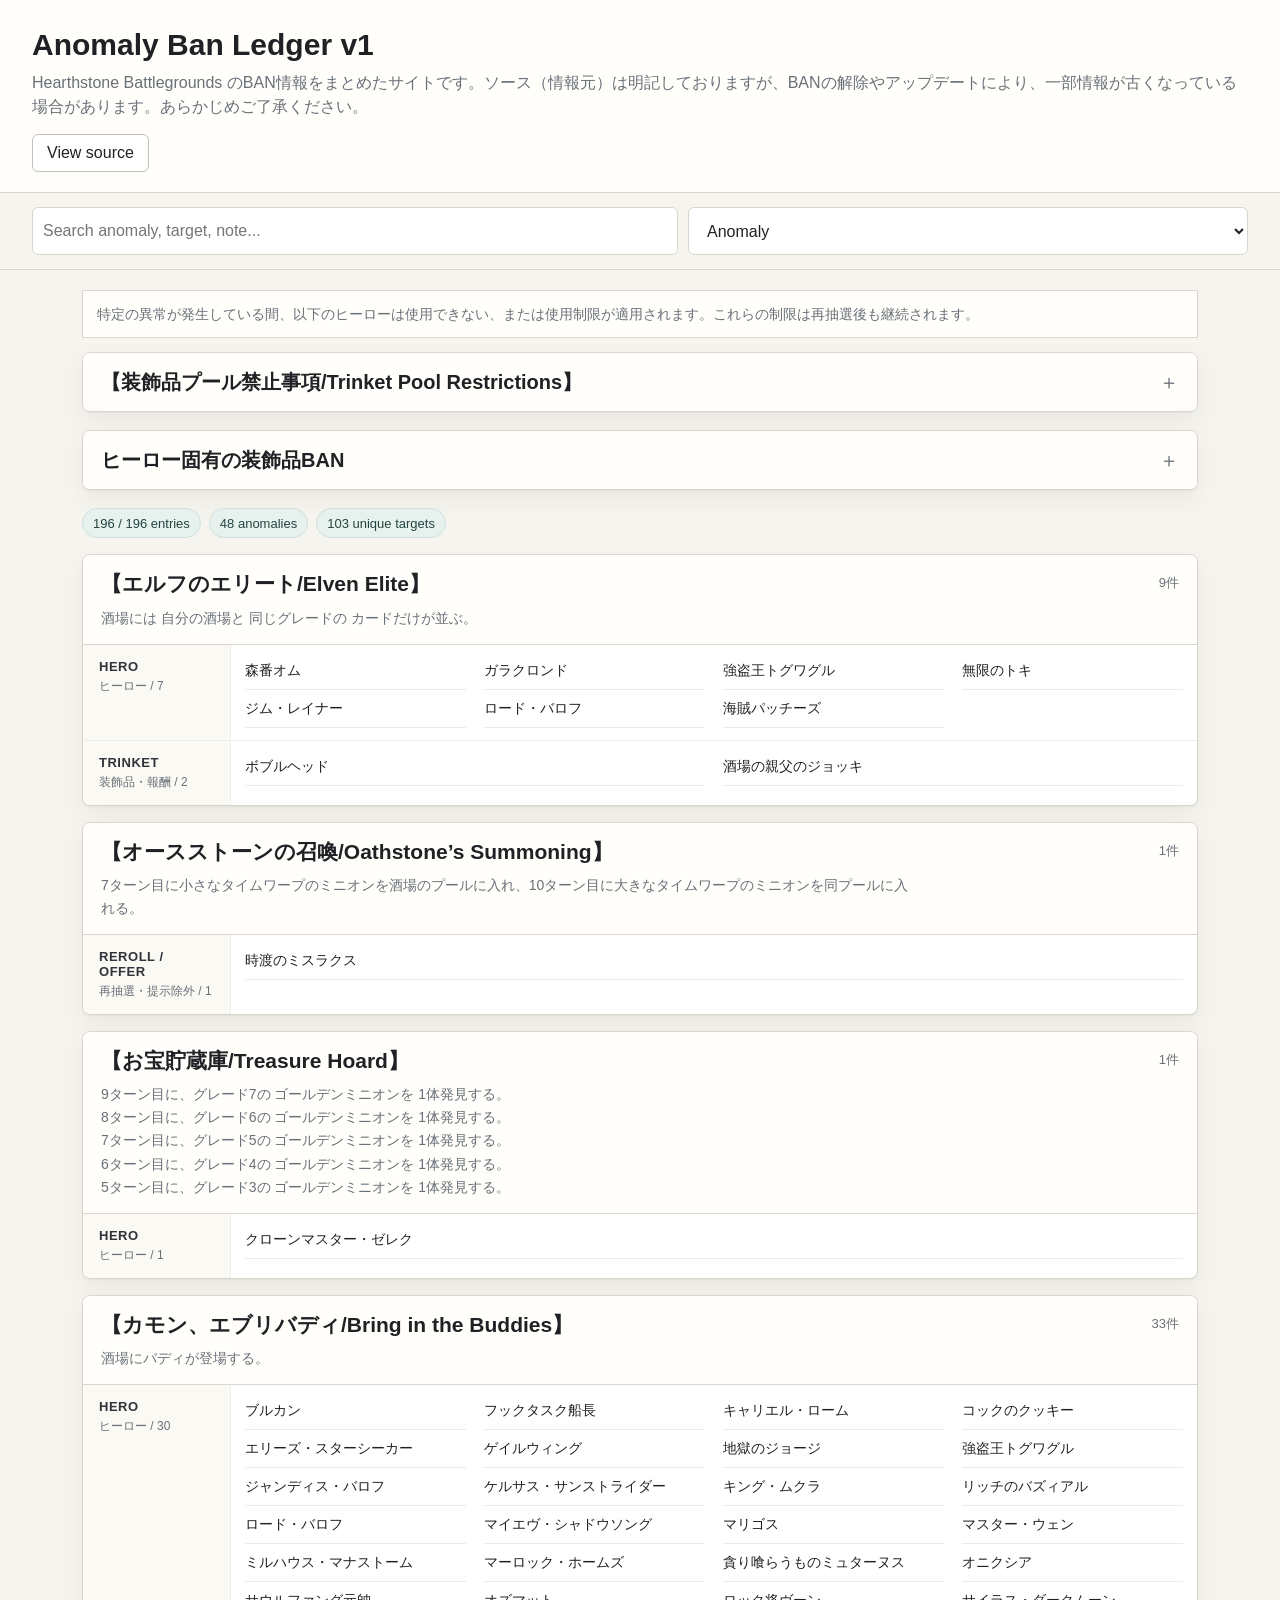
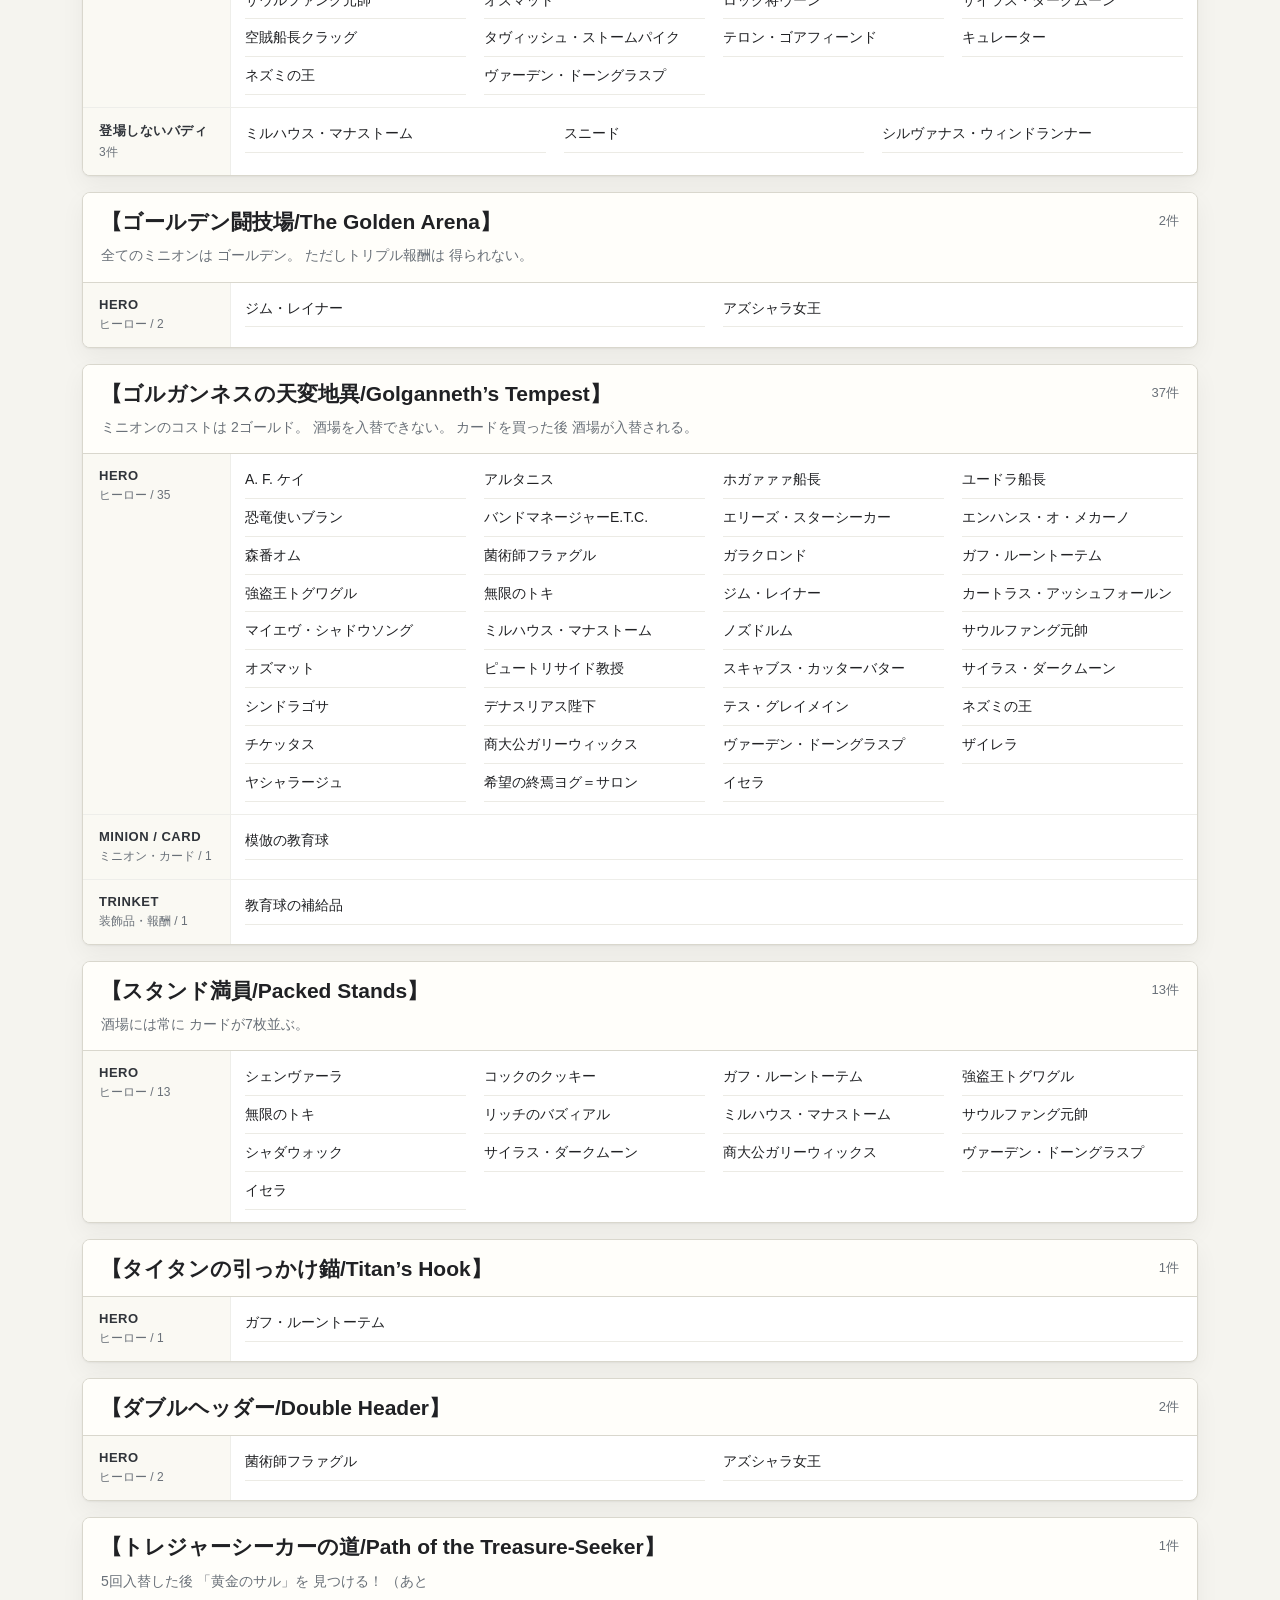
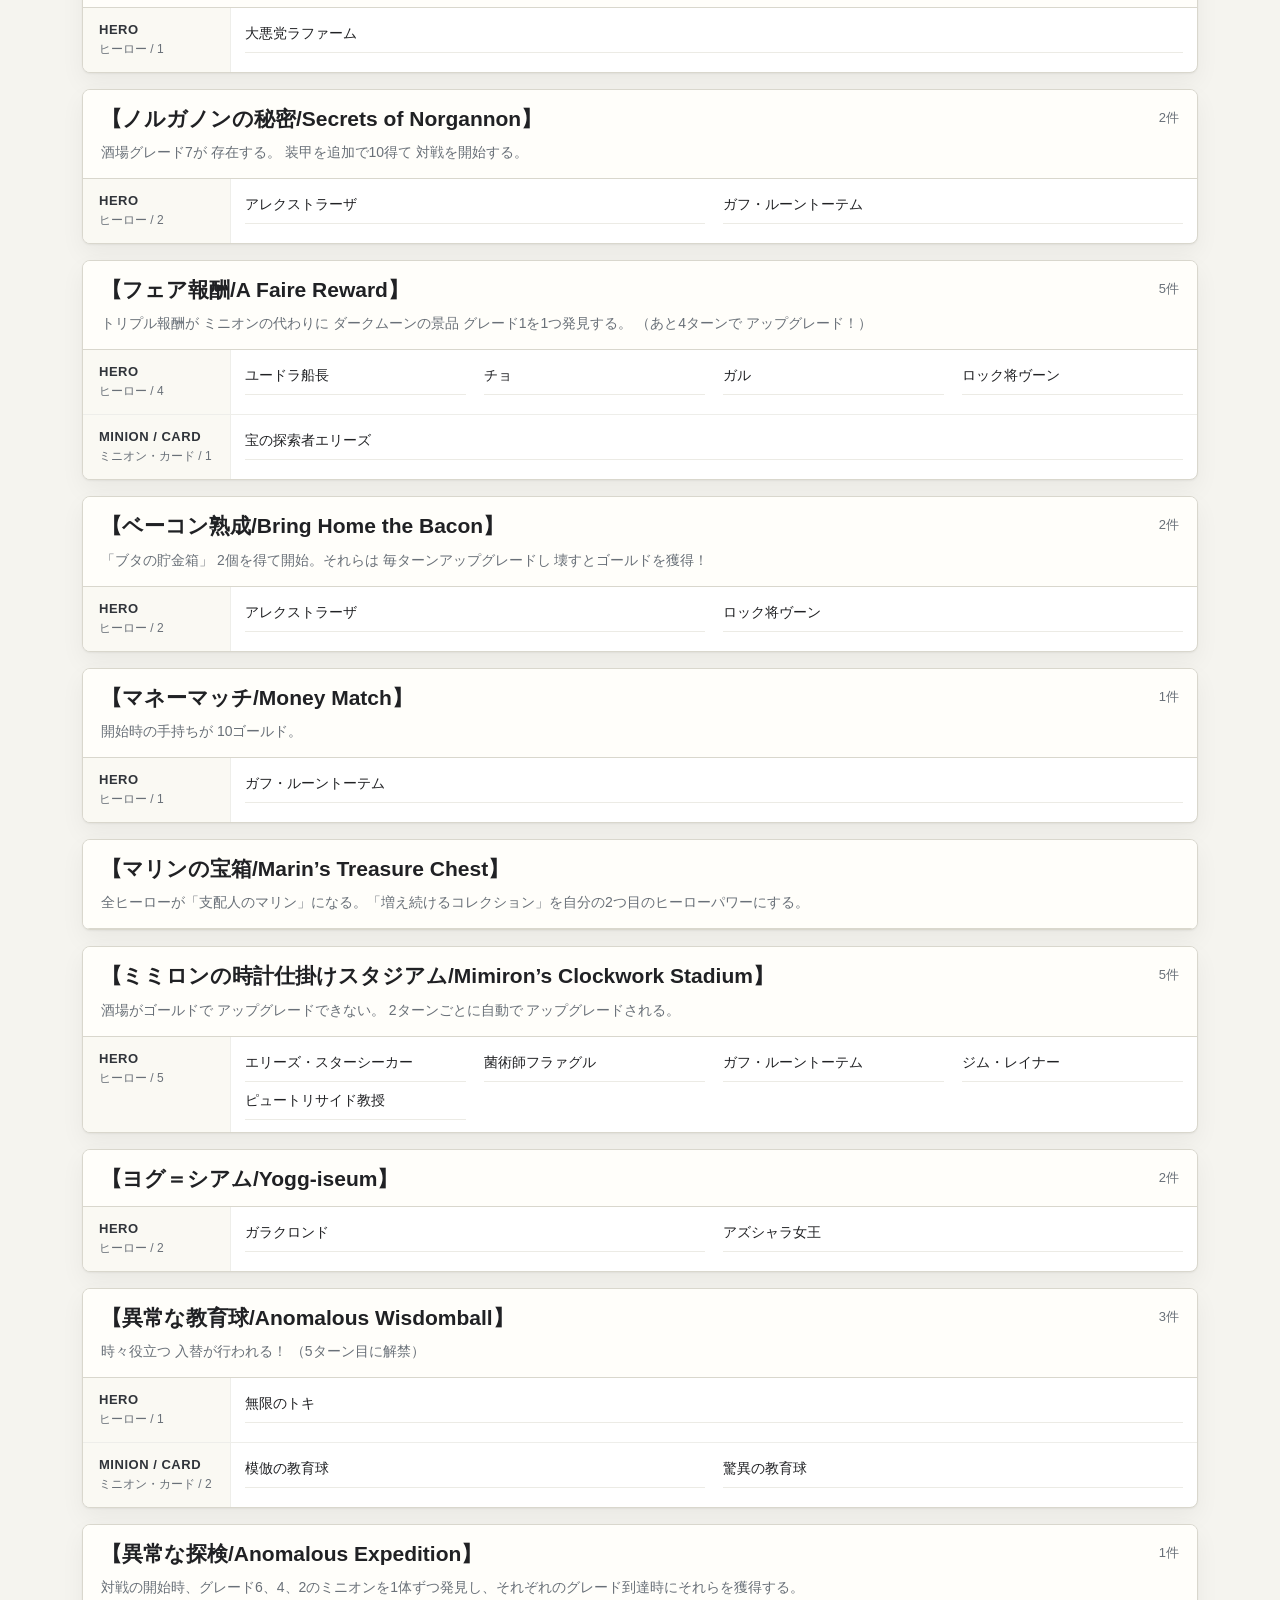
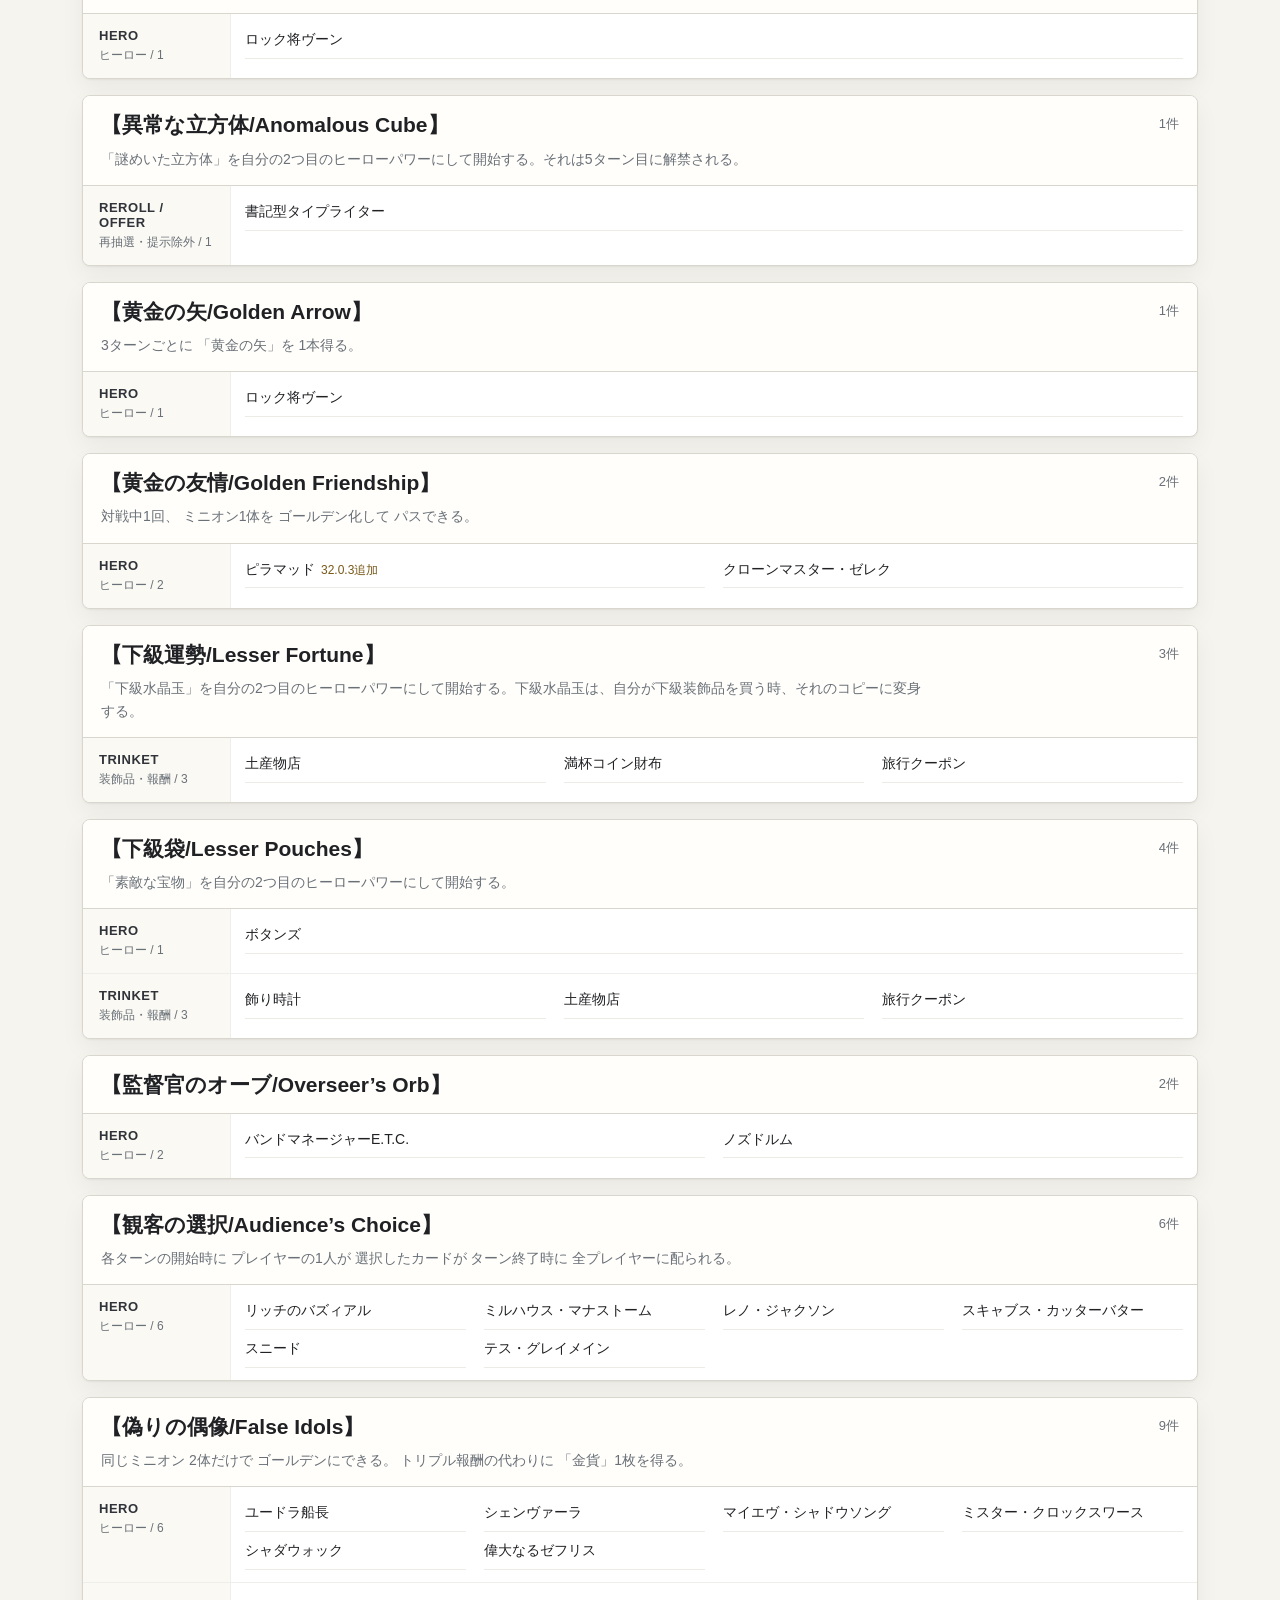
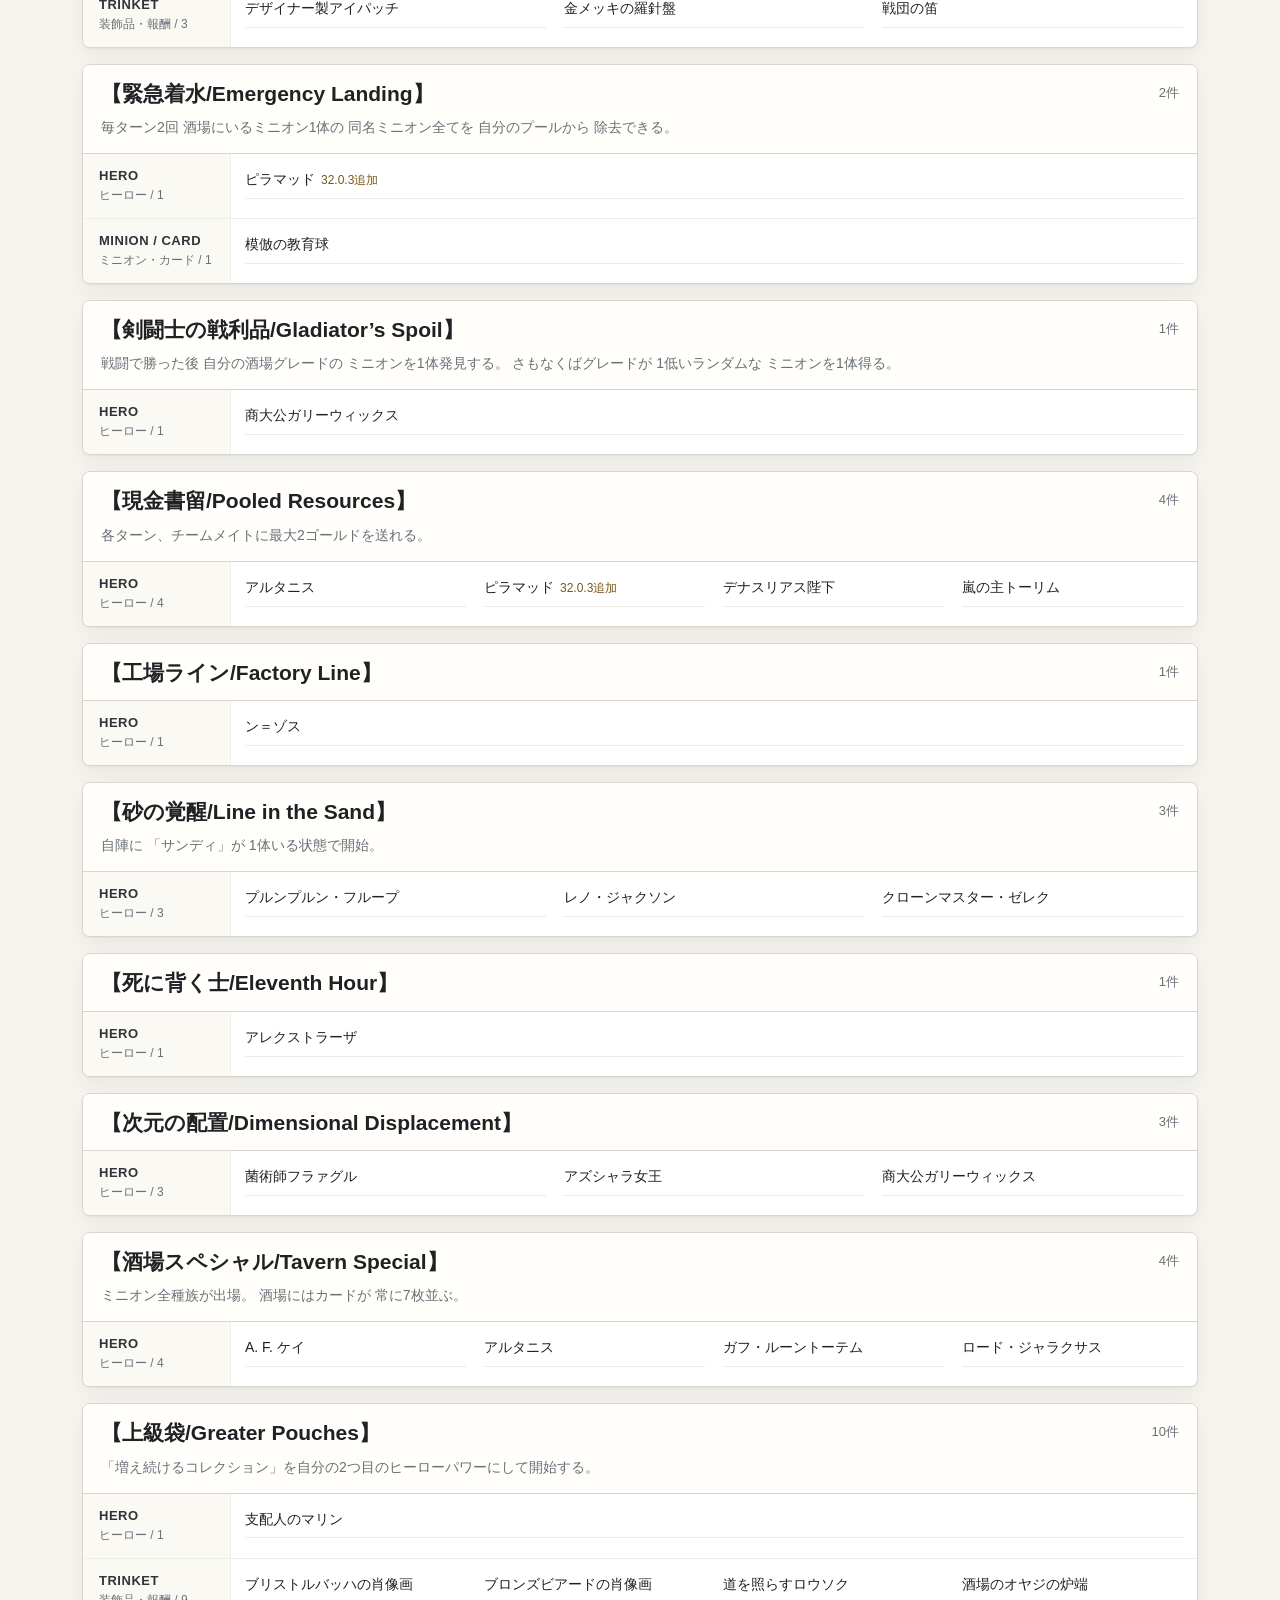
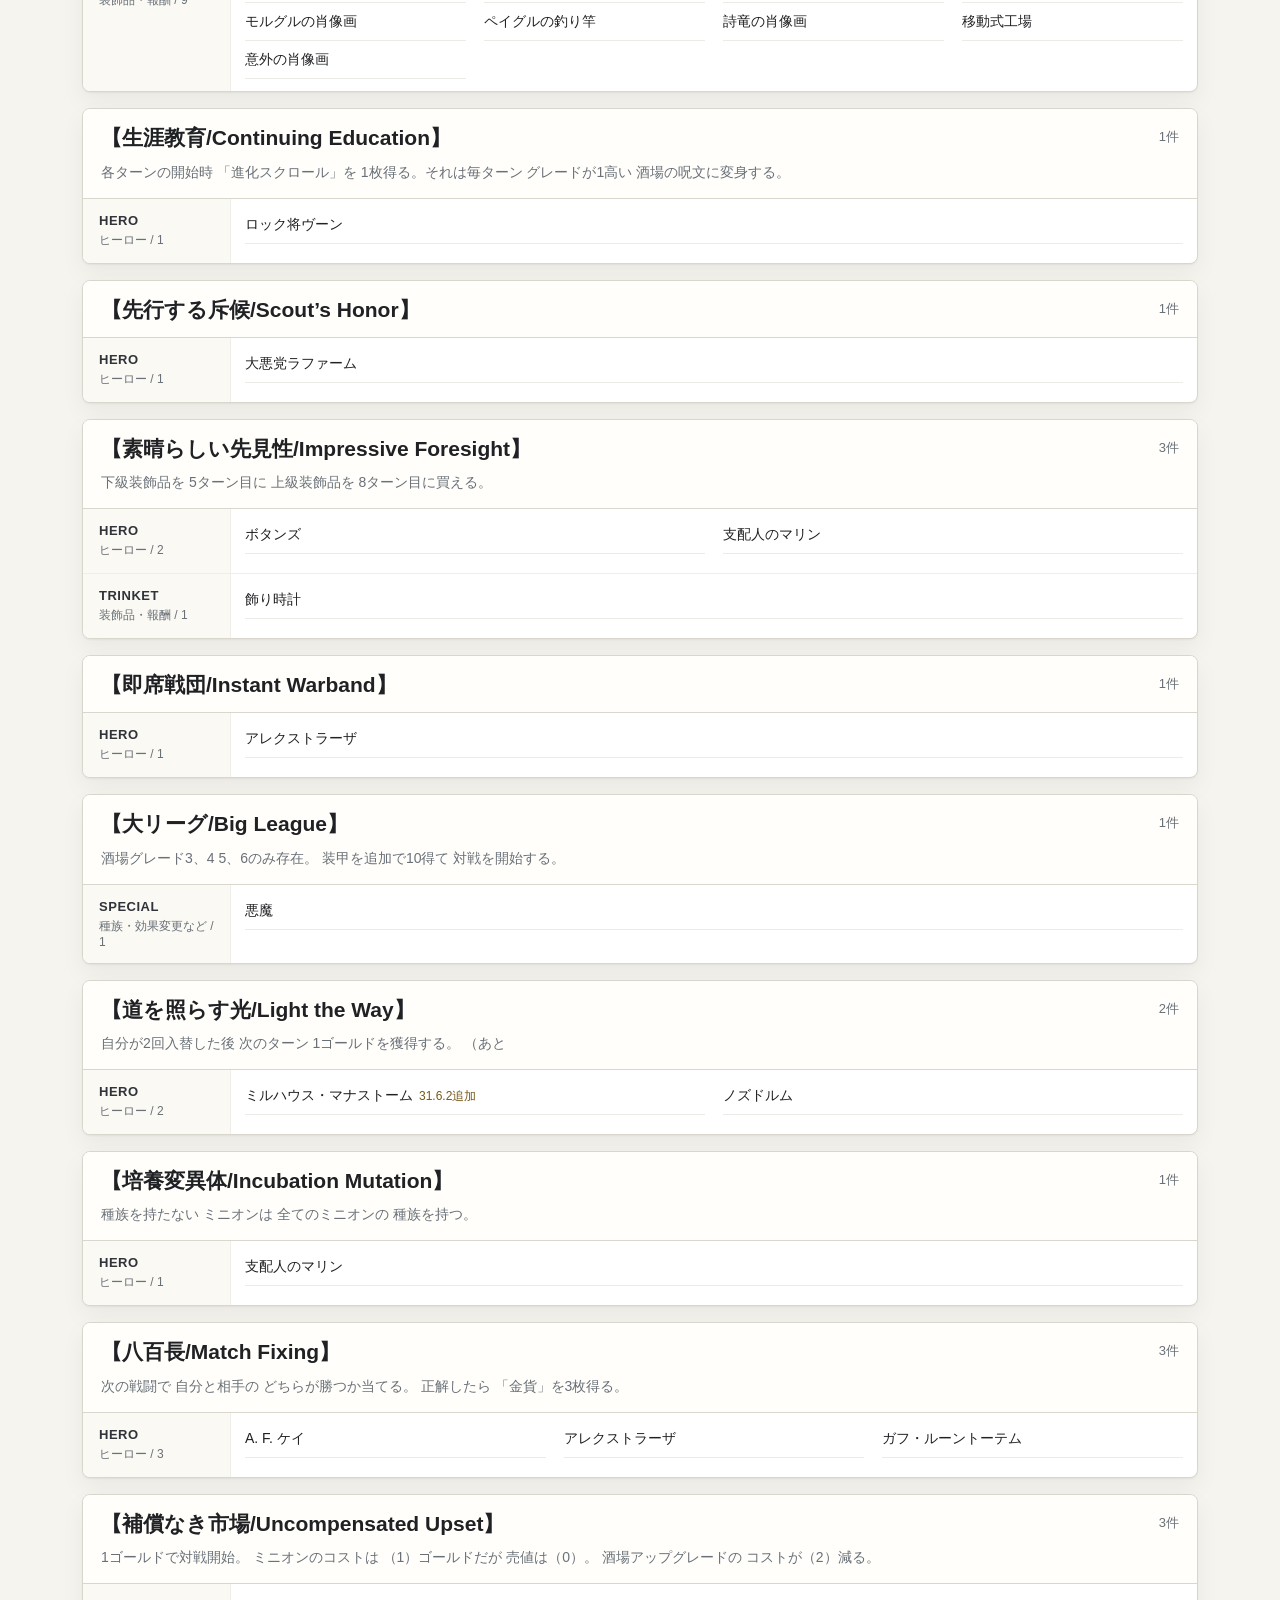
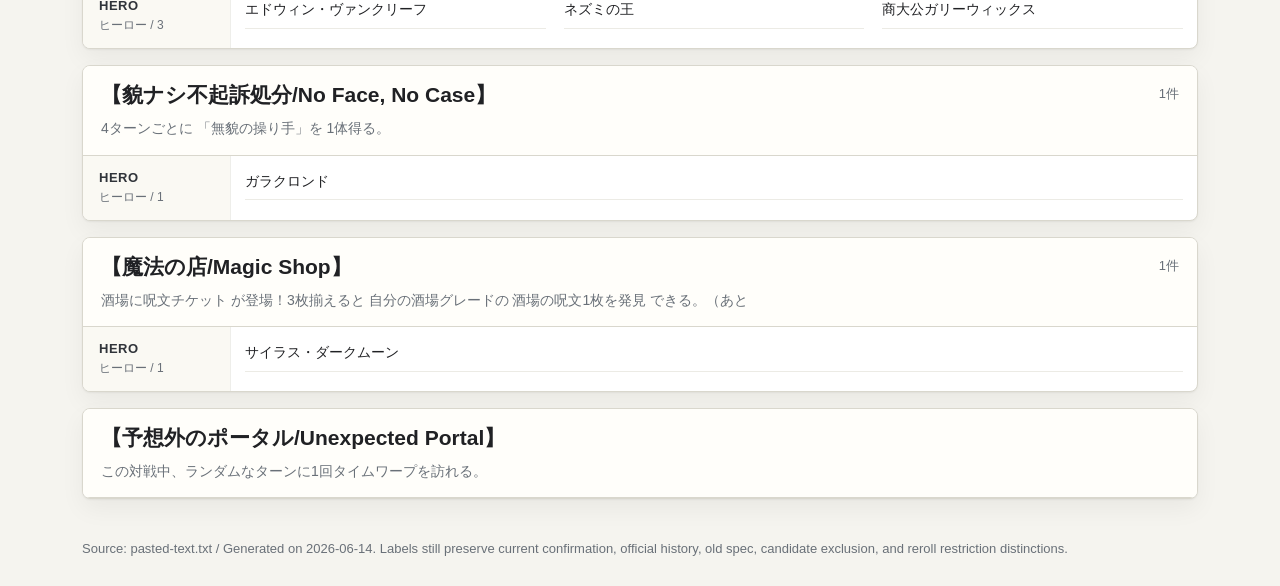
==== commit a79fcd62: "Run Golganneth hero BAN correction" ====
--- a/index.html
+++ b/index.html
@@ -126,7 +126,7 @@
 <div class="summary" id="summary"></div><div class="ledger" id="ledger"></div></main>
 <footer>Source: pasted-text.txt / Generated on 2026-06-14. Labels still preserve current confirmation, official history, old spec, candidate exclusion, and reroll restriction distinctions.</footer>
 <script>
-const rows = [{"section":"A. 現行35.6系で直接再確認できるBAN","anomaly":"【偽りの偶像/False Idols】","restriction":"ヒーローBAN","target":"Mister Clocksworth（ミスター・クロックスワース）","status":"現行確認","note":""},{"section":"A. 現行35.6系で直接再確認できるBAN","anomaly":"【偽りの偶像/False Idols】","restriction":"装飾品BAN","target":"Designer Eyepatch（デザイナー製アイパッチ）","status":"現行確認","note":""},{"section":"A. 現行35.6系で直接再確認できるBAN","anomaly":"【偽りの偶像/False Idols】","restriction":"装飾品BAN","target":"Warband Whistle（戦団の笛）","status":"現行確認","note":""},{"section":"A. 現行35.6系で直接再確認できるBAN","anomaly":"【偽りの偶像/False Idols】","restriction":"装飾品BAN","target":"Gold-plated Compass（金メッキの羅針盤）","status":"現行確認","note":""},{"section":"A. 現行35.6系で直接再確認できるBAN","anomaly":"【異常な探検/Anomalous Expedition】","restriction":"ヒーローBAN","target":"Rock Master Voone（ロック将ヴーン）","status":"現行確認","note":""},{"section":"A. 現行35.6系で直接再確認できるBAN","anomaly":"【異常な立方体/Anomalous Cube】","restriction":"Mystery Cubeからの提示BAN","target":"Transcribing Typewriter（書記型タイプライター）","status":"現行確認","note":""},{"section":"A. 現行35.6系で直接再確認できるBAN","anomaly":"【オースストーンの召喚/Oathstone’s Summoning】","restriction":"TimewarpカードBAN","target":"Timewarped Mythrax（時渡のミスラクス）","status":"現行確認","note":""},{"section":"A. 現行35.6系で直接再確認できるBAN","anomaly":"【下級運勢/Lesser Fortune】","restriction":"装飾品BAN","target":"Trip Vouchers（旅行クーポン）","status":"現行確認","note":""},{"section":"A. 現行35.6系で直接再確認できるBAN","anomaly":"【下級運勢/Lesser Fortune】","restriction":"装飾品BAN","target":"Souvenir Stand（土産物店）","status":"現行確認","note":""},{"section":"A. 現行35.6系で直接再確認できるBAN","anomaly":"【下級運勢/Lesser Fortune】","restriction":"装飾品BAN","target":"Stuffed Coin Purse（満杯コイン財布）","status":"現行確認","note":""},{"section":"B. 31.6時点の異常別ヒーローBAN一覧","anomaly":"【生涯教育/Continuing Education】","restriction":"ヒーローBAN","target":"Rock Master Voone（ロック将ヴーン）","status":"公式履歴","note":""},{"section":"A. F. Kay","anomaly":"【培養変異体/Incubation Mutation】","restriction":"ヒーローBAN","target":"Marin the Manager（支配人のマリン）","status":"現行確認","note":""},{"section":"E. T.C., Band Manager","anomaly":"【魔法の店/Magic Shop】","restriction":"ヒーローBAN","target":"Silas Darkmoon（サイラス・ダークムーン）","status":"公式履歴","note":""},{"section":"E. T.C., Band Manager","anomaly":"【道を照らす光/Light the Way】","restriction":"ヒーローBAN","target":"Nozdormu（ノズドルム）","status":"公式履歴","note":""},{"section":"E. T.C., Band Manager","anomaly":"【道を照らす光/Light the Way】","restriction":"ヒーローBAN","target":"Millhouse Manastorm（ミルハウス・マナストーム）","status":"公式履歴","note":"31.6.2追加"},{"section":"E. T.C., Band Manager","anomaly":"【緊急着水/Emergency Landing】","restriction":"ヒーローBAN","target":"Pyramad（ピラマッド）","status":"公式履歴","note":"32.0.3追加"},{"section":"E. T.C., Band Manager","anomaly":"【緊急着水/Emergency Landing】","restriction":"カードBAN","target":"Knockoff Wisdomball（模倣の教育球）","status":"公式履歴","note":""},{"section":"D. デュオ専用異常","anomaly":"【黄金の友情/Golden Friendship】","restriction":"ヒーローBAN","target":"Zerek, Master Cloner（クローンマスター・ゼレク）","status":"公式履歴","note":""},{"section":"D. デュオ専用異常","anomaly":"【黄金の友情/Golden Friendship】","restriction":"ヒーローBAN","target":"Pyramad（ピラマッド）","status":"公式履歴","note":"32.0.3追加"},{"section":"D. デュオ専用異常","anomaly":"【砂の覚醒/Line in the Sand】","restriction":"ヒーローBAN","target":"Zerek, Master Cloner（クローンマスター・ゼレク）","status":"公式履歴","note":""},{"section":"D. デュオ専用異常","anomaly":"【砂の覚醒/Line in the Sand】","restriction":"ヒーローBAN","target":"Flobbidinous Floop（プルンプルン・フループ）","status":"公式履歴","note":""},{"section":"D. デュオ専用異常","anomaly":"【砂の覚醒/Line in the Sand】","restriction":"ヒーローBAN","target":"Reno Jackson（レノ・ジャクソン）","status":"公式履歴","note":""},{"section":"E. T.C., Band Manager〔31.6.2追加〕","anomaly":"【現金書留/Pooled Resources】","restriction":"ヒーローBAN","target":"Sire Denathrius（デナスリアス陛下）","status":"公式履歴","note":""},{"section":"E. T.C., Band Manager〔31.6.2追加〕","anomaly":"【現金書留/Pooled Resources】","restriction":"ヒーローBAN","target":"Thorim, Stormlord（嵐の主トーリム）","status":"公式履歴","note":""},{"section":"E. T.C., Band Manager〔31.6.2追加〕","anomaly":"【現金書留/Pooled Resources】","restriction":"ヒーローBAN","target":"Artanis（アルタニス）","status":"公式履歴","note":""},{"section":"E. T.C., Band Manager〔31.6.2追加〕","anomaly":"【現金書留/Pooled Resources】","restriction":"ヒーローBAN","target":"Pyramad（ピラマッド）","status":"公式履歴","note":"32.0.3追加"},{"section":"E. 復帰異常・既存異常のBAN","anomaly":"【フェア報酬/A Faire Reward】","restriction":"ヒーローBAN","target":"Captain Eudora（ユードラ船長）","status":"公式履歴","note":""},{"section":"E. 復帰異常・既存異常のBAN","anomaly":"【フェア報酬/A Faire Reward】","restriction":"ヒーローBAN","target":"Rock Master Voone（ロック将ヴーン）","status":"公式履歴","note":""},{"section":"E. 復帰異常・既存異常のBAN","anomaly":"【フェア報酬/A Faire Reward】","restriction":"ヒーローBAN","target":"Cho（チョ）","status":"公式履歴","note":""},{"section":"E. 復帰異常・既存異常のBAN","anomaly":"【フェア報酬/A Faire Reward】","restriction":"ヒーローBAN","target":"Gall（ガル）","status":"公式履歴","note":""},{"section":"E. 復帰異常・既存異常のBAN","anomaly":"【フェア報酬/A Faire Reward】","restriction":"カードBAN","target":"Treasure-Seeker Elise（宝の探索者エリーズ）","status":"公式履歴","note":""},{"section":"A. F. Kay","anomaly":"【ベーコン熟成/Bring Home the Bacon】","restriction":"ヒーローBAN","target":"Alexstrasza（アレクストラーザ）","status":"現行確認","note":""},{"section":"A. F. Kay","anomaly":"【ベーコン熟成/Bring Home the Bacon】","restriction":"ヒーローBAN","target":"Rock Master Voone（ロック将ヴーン）","status":"現行確認","note":""},{"section":"A. F. Kay","anomaly":"【カモン、エブリバディ/Bring in the Buddies】","restriction":"ヒーローBAN","target":"The Rat King（ネズミの王）","status":"現行確認","note":""},{"section":"A. F. Kay","anomaly":"【カモン、エブリバディ/Bring in the Buddies】","restriction":"ヒーローBAN","target":"George the Fallen（地獄のジョージ）","status":"現行確認","note":""},{"section":"A. F. Kay","anomaly":"【カモン、エブリバディ/Bring in the Buddies】","restriction":"ヒーローBAN","target":"Lich Baz'hial（リッチのバズィアル）","status":"現行確認","note":""},{"section":"A. F. Kay","anomaly":"【カモン、エブリバディ/Bring in the Buddies】","restriction":"ヒーローBAN","target":"The Curator（キュレーター）","status":"現行確認","note":""},{"section":"A. F. Kay","anomaly":"【カモン、エブリバディ/Bring in the Buddies】","restriction":"ヒーローBAN","target":"King Mukla（キング・ムクラ）","status":"現行確認","note":""},{"section":"A. F. Kay","anomaly":"【カモン、エブリバディ/Bring in the Buddies】","restriction":"ヒーローBAN","target":"Elise Starseeker（エリーズ・スターシーカー）","status":"現行確認","note":""},{"section":"A. F. Kay","anomaly":"【カモン、エブリバディ/Bring in the Buddies】","restriction":"ヒーローBAN","target":"Millhouse Manastorm（ミルハウス・マナストーム）","status":"現行確認","note":""},{"section":"A. F. Kay","anomaly":"【カモン、エブリバディ/Bring in the Buddies】","restriction":"ヒーローBAN","target":"Malygos（マリゴス）","status":"現行確認","note":""},{"section":"A. F. Kay","anomaly":"【カモン、エブリバディ/Bring in the Buddies】","restriction":"ヒーローBAN","target":"Kael'thas Sunstrider（ケルサス・サンストライダー）","status":"現行確認","note":""},{"section":"A. F. Kay","anomaly":"【カモン、エブリバディ/Bring in the Buddies】","restriction":"ヒーローBAN","target":"Maiev Shadowsong（マイエヴ・シャドウソング）","status":"現行確認","note":""},{"section":"A. F. Kay","anomaly":"【カモン、エブリバディ/Bring in the Buddies】","restriction":"ヒーローBAN","target":"Captain Hooktusk（フックタスク船長）","status":"現行確認","note":""},{"section":"A. F. Kay","anomaly":"【カモン、エブリバディ/Bring in the Buddies】","restriction":"ヒーローBAN","target":"Skycap'n Kragg（空賊船長クラッグ）","status":"現行確認","note":""},{"section":"A. F. Kay","anomaly":"【カモン、エブリバディ/Bring in the Buddies】","restriction":"ヒーローBAN","target":"Jandice Barov（ジャンディス・バロフ）","status":"現行確認","note":""},{"section":"A. F. Kay","anomaly":"【カモン、エブリバディ/Bring in the Buddies】","restriction":"ヒーローBAN","target":"Lord Barov（ロード・バロフ）","status":"現行確認","note":""},{"section":"A. F. Kay","anomaly":"【カモン、エブリバディ/Bring in the Buddies】","restriction":"ヒーローBAN","target":"Silas Darkmoon（サイラス・ダークムーン）","status":"現行確認","note":""},{"section":"A. F. Kay","anomaly":"【カモン、エブリバディ/Bring in the Buddies】","restriction":"ヒーローBAN","target":"Overlord Saurfang（サウルファング元帥）","status":"現行確認","note":""},{"section":"A. F. Kay","anomaly":"【カモン、エブリバディ/Bring in the Buddies】","restriction":"ヒーローBAN","target":"Master Nguyen（マスター・ウェン）","status":"現行確認","note":""},{"section":"A. F. Kay","anomaly":"【カモン、エブリバディ/Bring in the Buddies】","restriction":"ヒーローBAN","target":"Mutanus the Devourer（貪り喰らうものミュターヌス）","status":"現行確認","note":""},{"section":"A. F. Kay","anomaly":"【カモン、エブリバディ/Bring in the Buddies】","restriction":"ヒーローBAN","target":"Cariel Roame（キャリエル・ローム）","status":"現行確認","note":""},{"section":"A. F. Kay","anomaly":"【カモン、エブリバディ/Bring in the Buddies】","restriction":"ヒーローBAN","target":"Galewing（ゲイルウィング）","status":"現行確認","note":""},{"section":"A. F. Kay","anomaly":"【カモン、エブリバディ/Bring in the Buddies】","restriction":"ヒーローBAN","target":"Cookie the Cook（コックのクッキー）","status":"現行確認","note":""},{"section":"A. F. Kay","anomaly":"【カモン、エブリバディ/Bring in the Buddies】","restriction":"ヒーローBAN","target":"Tavish Stormpike（タヴィッシュ・ストームパイク）","status":"現行確認","note":""},{"section":"A. F. Kay","anomaly":"【カモン、エブリバディ/Bring in the Buddies】","restriction":"ヒーローBAN","target":"Varden Dawngrasp（ヴァーデン・ドーングラスプ）","status":"現行確認","note":""},{"section":"A. F. Kay","anomaly":"【カモン、エブリバディ/Bring in the Buddies】","restriction":"ヒーローBAN","target":"Bru'kan（ブルカン）","status":"現行確認","note":""},{"section":"A. F. Kay","anomaly":"【カモン、エブリバディ/Bring in the Buddies】","restriction":"ヒーローBAN","target":"Onyxia（オニクシア）","status":"現行確認","note":""},{"section":"A. F. Kay","anomaly":"【カモン、エブリバディ/Bring in the Buddies】","restriction":"ヒーローBAN","target":"Murloc Holmes（マーロック・ホームズ）","status":"現行確認","note":""},{"section":"A. F. Kay","anomaly":"【カモン、エブリバディ/Bring in the Buddies】","restriction":"ヒーローBAN","target":"Ozumat（オズマット）","status":"現行確認","note":""},{"section":"A. F. Kay","anomaly":"【カモン、エブリバディ/Bring in the Buddies】","restriction":"ヒーローBAN","target":"Heistbaron Togwaggle（強盗王トグワグル）","status":"現行確認","note":""},{"section":"A. F. Kay","anomaly":"【カモン、エブリバディ/Bring in the Buddies】","restriction":"ヒーローBAN","target":"Teron Gorefiend（テロン・ゴアフィーンド）","status":"現行確認","note":""},{"section":"A. F. Kay","anomaly":"【カモン、エブリバディ/Bring in the Buddies】","restriction":"ヒーローBAN","target":"Rock Master Voone（ロック将ヴーン）","status":"現行確認","note":""},{"section":"A. F. Kay","anomaly":"【カモン、エブリバディ/Bring in the Buddies】","restriction":"異常効果による内容変更","target":"Sylvanas Windrunner（シルヴァナス・ウィンドランナー）","status":"現行確認","note":""},{"section":"A. F. Kay","anomaly":"【カモン、エブリバディ/Bring in the Buddies】","restriction":"異常効果による内容変更","target":"Sneed（スニード）","status":"現行確認","note":""},{"section":"A. F. Kay","anomaly":"【カモン、エブリバディ/Bring in the Buddies】","restriction":"異常効果による内容変更","target":"Millhouse Manastorm（ミルハウス・マナストーム）","status":"現行確認","note":""},{"section":"E. T.C., Band Manager","anomaly":"【スタンド満員/Packed Stands】","restriction":"ヒーローBAN","target":"Trade Prince Gallywix（商大公ガリーウィックス）","status":"公式履歴","note":""},{"section":"E. T.C., Band Manager","anomaly":"【スタンド満員/Packed Stands】","restriction":"ヒーローBAN","target":"Shudderwock（シャダウォック）","status":"公式履歴","note":""},{"section":"E. T.C., Band Manager","anomaly":"【スタンド満員/Packed Stands】","restriction":"ヒーローBAN","target":"Lich Baz'hial（リッチのバズィアル）","status":"公式履歴","note":""},{"section":"E. T.C., Band Manager","anomaly":"【スタンド満員/Packed Stands】","restriction":"ヒーローBAN","target":"Infinite Toki（無限のトキ）","status":"公式履歴","note":""},{"section":"E. T.C., Band Manager","anomaly":"【スタンド満員/Packed Stands】","restriction":"ヒーローBAN","target":"Millhouse Manastorm（ミルハウス・マナストーム）","status":"公式履歴","note":""},{"section":"E. T.C., Band Manager","anomaly":"【スタンド満員/Packed Stands】","restriction":"ヒーローBAN","target":"Ysera（イセラ）","status":"公式履歴","note":""},{"section":"E. T.C., Band Manager","anomaly":"【スタンド満員/Packed Stands】","restriction":"ヒーローBAN","target":"Chenvaala（シェンヴァーラ）","status":"公式履歴","note":""},{"section":"E. T.C., Band Manager","anomaly":"【スタンド満員/Packed Stands】","restriction":"ヒーローBAN","target":"Silas Darkmoon（サイラス・ダークムーン）","status":"公式履歴","note":""},{"section":"E. T.C., Band Manager","anomaly":"【スタンド満員/Packed Stands】","restriction":"ヒーローBAN","target":"Guff Runetotem（ガフ・ルーントーテム）","status":"公式履歴","note":""},{"section":"E. T.C., Band Manager","anomaly":"【スタンド満員/Packed Stands】","restriction":"ヒーローBAN","target":"Overlord Saurfang（サウルファング元帥）","status":"公式履歴","note":""},{"section":"E. T.C., Band Manager","anomaly":"【スタンド満員/Packed Stands】","restriction":"ヒーローBAN","target":"Cookie the Cook（コックのクッキー）","status":"公式履歴","note":""},{"section":"E. T.C., Band Manager","anomaly":"【スタンド満員/Packed Stands】","restriction":"ヒーローBAN","target":"Varden Dawngrasp（ヴァーデン・ドーングラスプ）","status":"公式履歴","note":""},{"section":"E. T.C., Band Manager","anomaly":"【スタンド満員/Packed Stands】","restriction":"ヒーローBAN","target":"Heistbaron Togwaggle（強盗王トグワグル）","status":"公式履歴","note":""},{"section":"F. 偽りの偶像","anomaly":"【偽りの偶像/False Idols】","restriction":"ヒーローBAN履歴","target":"Shudderwock（シャダウォック）","status":"公式履歴/現行一部確認","note":""},{"section":"F. 偽りの偶像","anomaly":"【偽りの偶像/False Idols】","restriction":"ヒーローBAN履歴","target":"Maiev Shadowsong（マイエヴ・シャドウソング）","status":"公式履歴/現行一部確認","note":""},{"section":"F. 偽りの偶像","anomaly":"【偽りの偶像/False Idols】","restriction":"ヒーローBAN履歴","target":"Captain Eudora（ユードラ船長）","status":"公式履歴/現行一部確認","note":""},{"section":"F. 偽りの偶像","anomaly":"【偽りの偶像/False Idols】","restriction":"ヒーローBAN履歴","target":"Chenvaala（シェンヴァーラ）","status":"公式履歴/現行一部確認","note":""},{"section":"F. 偽りの偶像","anomaly":"【偽りの偶像/False Idols】","restriction":"ヒーローBAN履歴","target":"Zephrys, the Great（偉大なるゼフリス）","status":"公式履歴/現行一部確認","note":""},{"section":"J. Uncompensated Upset","anomaly":"【補償なき市場/Uncompensated Upset】","restriction":"ヒーローBAN","target":"Edwin VanCleef（エドウィン・ヴァンクリーフ）","status":"公式履歴","note":""},{"section":"J. Uncompensated Upset","anomaly":"【補償なき市場/Uncompensated Upset】","restriction":"ヒーローBAN","target":"Trade Prince Gallywix（商大公ガリーウィックス）","status":"公式履歴","note":""},{"section":"J. Uncompensated Upset","anomaly":"【補償なき市場/Uncompensated Upset】","restriction":"ヒーローBAN","target":"The Rat King（ネズミの王）","status":"公式履歴","note":""},{"section":"K. Audience’s Choice","anomaly":"【観客の選択/Audience’s Choice】","restriction":"ヒーローBAN","target":"Lich Baz'hial（リッチのバズィアル）","status":"公式履歴","note":""},{"section":"K. Audience’s Choice","anomaly":"【観客の選択/Audience’s Choice】","restriction":"ヒーローBAN","target":"Reno Jackson（レノ・ジャクソン）","status":"公式履歴","note":""},{"section":"K. Audience’s Choice","anomaly":"【観客の選択/Audience’s Choice】","restriction":"ヒーローBAN","target":"Millhouse Manastorm（ミルハウス・マナストーム）","status":"公式履歴","note":""},{"section":"K. Audience’s Choice","anomaly":"【観客の選択/Audience’s Choice】","restriction":"ヒーローBAN","target":"Tess Greymane（テス・グレイメイン）","status":"公式履歴","note":""},{"section":"K. Audience’s Choice","anomaly":"【観客の選択/Audience’s Choice】","restriction":"ヒーローBAN","target":"Sneed（スニード）","status":"公式履歴","note":""},{"section":"K. Audience’s Choice","anomaly":"【観客の選択/Audience’s Choice】","restriction":"ヒーローBAN","target":"Scabbs Cutterbutter（スキャブス・カッターバター）","status":"公式履歴","note":""},{"section":"N. Anomalous Wisdomball","anomaly":"【異常な教育球/Anomalous Wisdomball】","restriction":"ヒーローBAN","target":"Infinite Toki（無限のトキ）","status":"公式履歴","note":""},{"section":"N. Anomalous Wisdomball","anomaly":"【異常な教育球/Anomalous Wisdomball】","restriction":"カードBAN","target":"Wondrous Wisdomball（驚異の教育球）","status":"公式履歴","note":""},{"section":"N. Anomalous Wisdomball","anomaly":"【異常な教育球/Anomalous Wisdomball】","restriction":"カードBAN","target":"Knockoff Wisdomball（模倣の教育球）","status":"公式履歴","note":""},{"section":"P. Greater Pouches","anomaly":"【上級袋/Greater Pouches】","restriction":"ヒーローBAN","target":"Marin the Manager（支配人のマリン）","status":"旧仕様","note":""},{"section":"P. Greater Pouches","anomaly":"【上級袋/Greater Pouches】","restriction":"特定ターンの装飾品提示から除外","target":"Guiding Candle（道を照らすロウソク）","status":"旧仕様","note":""},{"section":"P. Greater Pouches","anomaly":"【上級袋/Greater Pouches】","restriction":"特定ターンの装飾品提示から除外","target":"Innkeeper's Hearth（酒場のオヤジの炉端）","status":"旧仕様","note":""},{"section":"P. Greater Pouches","anomaly":"【上級袋/Greater Pouches】","restriction":"特定ターンの装飾品提示から除外","target":"Pagle's Fishing Rod（ペイグルの釣り竿）","status":"旧仕様","note":""},{"section":"P. Greater Pouches","anomaly":"【上級袋/Greater Pouches】","restriction":"特定ターンの装飾品提示から除外","target":"Bristlebach Portrait（ブリストルバッハの肖像画）","status":"旧仕様","note":""},{"section":"P. Greater Pouches","anomaly":"【上級袋/Greater Pouches】","restriction":"特定ターンの装飾品提示から除外","target":"Bronzebeard Portrait（ブロンズビアードの肖像画）","status":"旧仕様","note":""},{"section":"P. Greater Pouches","anomaly":"【上級袋/Greater Pouches】","restriction":"特定ターンの装飾品提示から除外","target":"Morgl Portrait（モルグルの肖像画）","status":"旧仕様","note":""},{"section":"P. Greater Pouches","anomaly":"【上級袋/Greater Pouches】","restriction":"特定ターンの装飾品提示から除外","target":"Portable Factory（移動式工場）","status":"旧仕様","note":""},{"section":"P. Greater Pouches","anomaly":"【上級袋/Greater Pouches】","restriction":"特定ターンの装飾品提示から除外","target":"Poet Portrait（詩竜の肖像画）","status":"旧仕様","note":""},{"section":"P. Greater Pouches","anomaly":"【上級袋/Greater Pouches】","restriction":"特定ターンの装飾品提示から除外","target":"Surprise Portrait（意外の肖像画）","status":"旧仕様","note":""},{"section":"Q. Lesser Pouches","anomaly":"【下級袋/Lesser Pouches】","restriction":"ヒーローBAN","target":"Buttons（ボタンズ）","status":"旧仕様","note":""},{"section":"Q. Lesser Pouches","anomaly":"【下級袋/Lesser Pouches】","restriction":"装飾品BAN","target":"Souvenir Stand（土産物店）","status":"旧仕様","note":""},{"section":"Q. Lesser Pouches","anomaly":"【下級袋/Lesser Pouches】","restriction":"装飾品BAN","target":"Trip Vouchers（旅行クーポン）","status":"旧仕様","note":""},{"section":"Q. Lesser Pouches","anomaly":"【下級袋/Lesser Pouches】","restriction":"装飾品BAN","target":"Ornate Clock（飾り時計）","status":"旧仕様","note":""},{"section":"R. Impressive Foresight","anomaly":"【素晴らしい先見性/Impressive Foresight】","restriction":"ヒーローBAN","target":"Marin the Manager（支配人のマリン）","status":"旧仕様","note":""},{"section":"R. Impressive Foresight","anomaly":"【素晴らしい先見性/Impressive Foresight】","restriction":"ヒーローBAN","target":"Buttons（ボタンズ）","status":"旧仕様","note":""},{"section":"R. Impressive Foresight","anomaly":"【素晴らしい先見性/Impressive Foresight】","restriction":"装飾品BAN","target":"Ornate Clock（飾り時計）","status":"旧仕様","note":""},{"section":"S. 旧2023年シーズンで確認できる特殊BAN","anomaly":"【大リーグ/Big League】","restriction":"種族BAN","target":"Demons（悪魔）","status":"旧仕様","note":""},{"section":"変更されて復活する異常・現行制限","anomaly":"【ダブルヘッダー/Double Header】","restriction":"ヒーローBAN（利用不可）","target":"Queen Azshara（アズシャラ女王）","status":"現行確認","note":""},{"section":"変更されて復活する異常・現行制限","anomaly":"【ダブルヘッダー/Double Header】","restriction":"ヒーローBAN（利用不可）","target":"Fungalmancer Flurgl（菌術師フラァグル）","status":"現行確認","note":""},{"section":"変更されて復活する異常・現行制限","anomaly":"【死に背く士/Eleventh Hour】","restriction":"ヒーローBAN（利用不可）","target":"Alexstrasza（アレクストラーザ）","status":"現行確認","note":""},{"section":"変更されて復活する異常・現行制限","anomaly":"【エルフのエリート/Elven Elite】","restriction":"ヒーローBAN（利用不可）","target":"Patches the Pirate（海賊パッチーズ）","status":"現行確認","note":""},{"section":"変更されて復活する異常・現行制限","anomaly":"【エルフのエリート/Elven Elite】","restriction":"ヒーローBAN（利用不可）","target":"Lord Barov（ロード・バロフ）","status":"現行確認","note":""},{"section":"変更されて復活する異常・現行制限","anomaly":"【エルフのエリート/Elven Elite】","restriction":"ヒーローBAN（利用不可）","target":"Heistbaron Togwaggle（強盗王トグワグル）","status":"現行確認","note":""},{"section":"変更されて復活する異常・現行制限","anomaly":"【エルフのエリート/Elven Elite】","restriction":"ヒーローBAN（利用不可）","target":"Forest Warden Omu（森番オム）","status":"現行確認","note":""},{"section":"変更されて復活する異常・現行制限","anomaly":"【エルフのエリート/Elven Elite】","restriction":"ヒーローBAN（利用不可）","target":"Infinite Toki（無限のトキ）","status":"現行確認","note":""},{"section":"変更されて復活する異常・現行制限","anomaly":"【エルフのエリート/Elven Elite】","restriction":"ヒーローBAN（利用不可）","target":"Galakrond（ガラクロンド）","status":"現行確認","note":""},{"section":"変更されて復活する異常・現行制限","anomaly":"【エルフのエリート/Elven Elite】","restriction":"ヒーローBAN（利用不可）","target":"Jim Raynor（ジム・レイナー）","status":"現行確認","note":""},{"section":"変更されて復活する異常・現行制限","anomaly":"【工場ライン/Factory Line】","restriction":"ヒーローBAN（利用不可）","target":"N'Zoth（ン＝ゾス）","status":"現行確認","note":""},{"section":"変更されて復活する異常・現行制限","anomaly":"【剣闘士の戦利品/Gladiator’s Spoil】","restriction":"ヒーローBAN（入手不可）","target":"Trade Prince Gallywix（商大公ガリーウィックス）","status":"現行確認","note":""},{"section":"変更されて復活する異常・現行制限","anomaly":"【黄金の矢/Golden Arrow】","restriction":"ヒーローBAN（入手不可）","target":"Rock Master Voone（ロック将ヴーン）","status":"現行確認","note":""},{"section":"変更されて復活する異常・現行制限","anomaly":"【ゴルガンネスの天変地異/Golganneth’s Tempest】","restriction":"ヒーローBAN（入手不可）","target":"Guff Runetotem（ガフ・ルーントーテム）","status":"現行確認","note":""},{"section":"変更されて復活する異常・現行制限","anomaly":"【ゴルガンネスの天変地異/Golganneth’s Tempest】","restriction":"ヒーローBAN（入手不可）","target":"Heistbaron Togwaggle（強盗王トグワグル）","status":"現行確認","note":""},{"section":"変更されて復活する異常・現行制限","anomaly":"【タイタンの引っかけ錨/Titan’s Hook】","restriction":"ヒーローBAN（入手不可）","target":"Guff Runetotem（ガフ・ルーントーテム）","status":"現行確認","note":""},{"section":"変更されて復活する異常・現行制限","anomaly":"【即席戦団/Instant Warband】","restriction":"ヒーローBAN（利用不可）","target":"Alexstrasza（アレクストラーザ）","status":"現行確認","note":""},{"section":"変更されて復活する異常・現行制限","anomaly":"【八百長/Match Fixing】","restriction":"ヒーローBAN（利用不可）","target":"A. F. Kay（A. F. ケイ）","status":"現行確認","note":""},{"section":"変更されて復活する異常・現行制限","anomaly":"【八百長/Match Fixing】","restriction":"ヒーローBAN（利用不可）","target":"Alexstrasza（アレクストラーザ）","status":"現行確認","note":""},{"section":"変更されて復活する異常・現行制限","anomaly":"【八百長/Match Fixing】","restriction":"ヒーローBAN（利用不可）","target":"Guff Runetotem（ガフ・ルーントーテム）","status":"現行確認","note":""},{"section":"変更されて復活する異常・現行制限","anomaly":"【ミミロンの時計仕掛けスタジアム/Mimiron’s Clockwork Stadium】","restriction":"ヒーローBAN（利用不可）","target":"Jim Raynor（ジム・レイナー）","status":"現行確認","note":""},{"section":"変更されて復活する異常・現行制限","anomaly":"【ミミロンの時計仕掛けスタジアム/Mimiron’s Clockwork Stadium】","restriction":"ヒーローBAN（利用不可）","target":"Fungalmancer Flurgl（菌術師フラァグル）","status":"現行確認","note":""},{"section":"変更されて復活する異常・現行制限","anomaly":"【ミミロンの時計仕掛けスタジアム/Mimiron’s Clockwork Stadium】","restriction":"ヒーローBAN（利用不可）","target":"Guff Runetotem（ガフ・ルーントーテム）","status":"現行確認","note":""},{"section":"変更されて復活する異常・現行制限","anomaly":"【ミミロンの時計仕掛けスタジアム/Mimiron’s Clockwork Stadium】","restriction":"ヒーローBAN（利用不可）","target":"Elise Starseeker（エリーズ・スターシーカー）","status":"現行確認","note":""},{"section":"変更されて復活する異常・現行制限","anomaly":"【ミミロンの時計仕掛けスタジアム/Mimiron’s Clockwork Stadium】","restriction":"ヒーローBAN（利用不可）","target":"Professor Putricide（ピュートリサイド教授）","status":"現行確認","note":""},{"section":"変更されて復活する異常・現行制限","anomaly":"【マネーマッチ/Money Match】","restriction":"ヒーローBAN（利用不可）","target":"Guff Runetotem（ガフ・ルーントーテム）","status":"現行確認","note":""},{"section":"変更されて復活する異常・現行制限","anomaly":"【貌ナシ不起訴処分/No Face, No Case】","restriction":"ヒーローBAN（入手不可）","target":"Galakrond（ガラクロンド）","status":"現行確認","note":""},{"section":"変更されて復活する異常・現行制限","anomaly":"【監督官のオーブ/Overseer’s Orb】","restriction":"ヒーローBAN（入手不可）","target":"E.T.C., Band Manager（バンドマネージャーE.T.C.）","status":"現行確認","note":""},{"section":"変更されて復活する異常・現行制限","anomaly":"【監督官のオーブ/Overseer’s Orb】","restriction":"ヒーローBAN（入手不可）","target":"Nozdormu（ノズドルム）","status":"現行確認","note":""},{"section":"変更されて復活する異常・現行制限","anomaly":"【トレジャーシーカーの道/Path of the Treasure-Seeker】","restriction":"ヒーローBAN（利用不可）","target":"Arch-Villain Rafaam（大悪党ラファーム）","status":"現行確認","note":""},{"section":"変更されて復活する異常・現行制限","anomaly":"【次元の配置/Dimensional Displacement】","restriction":"ヒーローBAN（利用不可）","target":"Trade Prince Gallywix（商大公ガリーウィックス）","status":"現行確認","note":""},{"section":"変更されて復活する異常・現行制限","anomaly":"【次元の配置/Dimensional Displacement】","restriction":"ヒーローBAN（利用不可）","target":"Fungalmancer Flurgl（菌術師フラァグル）","status":"現行確認","note":""},{"section":"変更されて復活する異常・現行制限","anomaly":"【次元の配置/Dimensional Displacement】","restriction":"ヒーローBAN（利用不可）","target":"Queen Azshara（アズシャラ女王）","status":"現行確認","note":""},{"section":"変更されて復活する異常・現行制限","anomaly":"【先行する斥候/Scout’s Honor】","restriction":"ヒーローBAN（入手不可）","target":"Arch-Villain Rafaam（大悪党ラファーム）","status":"現行確認","note":""},{"section":"変更されて復活する異常・現行制限","anomaly":"【ノルガノンの秘密/Secrets of Norgannon】","restriction":"ヒーローBAN（入手不可）","target":"Alexstrasza（アレクストラーザ）","status":"現行確認","note":""},{"section":"変更されて復活する異常・現行制限","anomaly":"【ノルガノンの秘密/Secrets of Norgannon】","restriction":"ヒーローBAN（入手不可）","target":"Guff Runetotem（ガフ・ルーントーテム）","status":"現行確認","note":""},{"section":"変更されて復活する異常・現行制限","anomaly":"【酒場スペシャル/Tavern Special】","restriction":"ヒーローBAN（利用不可）","target":"Guff Runetotem（ガフ・ルーントーテム）","status":"現行確認","note":""},{"section":"変更されて復活する異常・現行制限","anomaly":"【酒場スペシャル/Tavern Special】","restriction":"ヒーローBAN（利用不可）","target":"Artanis（アルタニス）","status":"現行確認","note":""},{"section":"変更されて復活する異常・現行制限","anomaly":"【酒場スペシャル/Tavern Special】","restriction":"ヒーローBAN（利用不可）","target":"Lord Jaraxxus（ロード・ジャラクサス）","status":"現行確認","note":""},{"section":"変更されて復活する異常・現行制限","anomaly":"【酒場スペシャル/Tavern Special】","restriction":"ヒーローBAN（利用不可）","target":"A. F. Kay（A. F. ケイ）","status":"現行確認","note":""},{"section":"変更されて復活する異常・現行制限","anomaly":"【ゴールデン闘技場/The Golden Arena】","restriction":"ヒーローBAN（利用不可）","target":"Queen Azshara（アズシャラ女王）","status":"現行確認","note":""},{"section":"変更されて復活する異常・現行制限","anomaly":"【ゴールデン闘技場/The Golden Arena】","restriction":"ヒーローBAN（利用不可）","target":"Jim Raynor（ジム・レイナー）","status":"現行確認","note":""},{"section":"変更されて復活する異常・現行制限","anomaly":"【ヨグ＝シアム/Yogg-iseum】","restriction":"ヒーローBAN（利用不可）","target":"Queen Azshara（アズシャラ女王）","status":"現行確認","note":""},{"section":"変更されて復活する異常・現行制限","anomaly":"【ヨグ＝シアム/Yogg-iseum】","restriction":"ヒーローBAN（利用不可）","target":"Galakrond（ガラクロンド）","status":"現行確認","note":""},{"section":"変更されて復活する異常・現行制限","anomaly":"【お宝貯蔵庫/Treasure Hoard】","restriction":"ヒーローBAN（入手不可）","target":"Zerek, Master Cloner（クローンマスター・ゼレク）","status":"現行確認","note":""},{"section":"A. 現行35.6系で直接再確認できるBAN","anomaly":"【ゴルガンネスの天変地異/Golganneth’s Tempest】","restriction":"装飾品BAN","target":"Wisdomball Supply（教育球の補給品）","status":"現行確認","note":""},{"section":"E. T.C., Band Manager","anomaly":"【ゴルガンネスの天変地異/Golganneth’s Tempest】","restriction":"カードBAN","target":"Knockoff Wisdomball（模倣の教育球）","status":"公式履歴","note":""},{"section":"O. Elven Elite","anomaly":"【エルフのエリート/Elven Elite】","restriction":"装飾品BAN","target":"Bob-blehead（ボブルヘッド）","status":"公式履歴","note":""},{"section":"O. Elven Elite","anomaly":"【エルフのエリート/Elven Elite】","restriction":"装飾品BAN","target":"Innkeeper's Stein（酒場の親父のジョッキ）","status":"公式履歴","note":""},{"section":"装飾品プール禁止事項","anomaly":"【装飾品プール禁止事項/Trinket Pool Restrictions】","restriction":"装飾品プールBAN（マーロック出場時）","target":"Double Stitch Needle（ダブルステッチの針）","status":"現行確認","note":"マーロックが出場する対戦では使用不可"},{"section":"装飾品プール禁止事項","anomaly":"【装飾品プール禁止事項/Trinket Pool Restrictions】","restriction":"装飾品プールBAN（特定ヒーロー）","target":"Chillmere Mosaic（チルメアモザイク）","status":"現行確認","note":"ミルハウス・マナストーム、シンドラゴサでは装飾品プールから除外"}];
+const rows = [{"section":"A. 現行35.6系で直接再確認できるBAN","anomaly":"【偽りの偶像/False Idols】","restriction":"ヒーローBAN","target":"Mister Clocksworth（ミスター・クロックスワース）","status":"現行確認","note":""},{"section":"A. 現行35.6系で直接再確認できるBAN","anomaly":"【偽りの偶像/False Idols】","restriction":"装飾品BAN","target":"Designer Eyepatch（デザイナー製アイパッチ）","status":"現行確認","note":""},{"section":"A. 現行35.6系で直接再確認できるBAN","anomaly":"【偽りの偶像/False Idols】","restriction":"装飾品BAN","target":"Warband Whistle（戦団の笛）","status":"現行確認","note":""},{"section":"A. 現行35.6系で直接再確認できるBAN","anomaly":"【偽りの偶像/False Idols】","restriction":"装飾品BAN","target":"Gold-plated Compass（金メッキの羅針盤）","status":"現行確認","note":""},{"section":"A. 現行35.6系で直接再確認できるBAN","anomaly":"【異常な探検/Anomalous Expedition】","restriction":"ヒーローBAN","target":"Rock Master Voone（ロック将ヴーン）","status":"現行確認","note":""},{"section":"A. 現行35.6系で直接再確認できるBAN","anomaly":"【異常な立方体/Anomalous Cube】","restriction":"Mystery Cubeからの提示BAN","target":"Transcribing Typewriter（書記型タイプライター）","status":"現行確認","note":""},{"section":"A. 現行35.6系で直接再確認できるBAN","anomaly":"【オースストーンの召喚/Oathstone’s Summoning】","restriction":"TimewarpカードBAN","target":"Timewarped Mythrax（時渡のミスラクス）","status":"現行確認","note":""},{"section":"A. 現行35.6系で直接再確認できるBAN","anomaly":"【下級運勢/Lesser Fortune】","restriction":"装飾品BAN","target":"Trip Vouchers（旅行クーポン）","status":"現行確認","note":""},{"section":"A. 現行35.6系で直接再確認できるBAN","anomaly":"【下級運勢/Lesser Fortune】","restriction":"装飾品BAN","target":"Souvenir Stand（土産物店）","status":"現行確認","note":""},{"section":"A. 現行35.6系で直接再確認できるBAN","anomaly":"【下級運勢/Lesser Fortune】","restriction":"装飾品BAN","target":"Stuffed Coin Purse（満杯コイン財布）","status":"現行確認","note":""},{"section":"B. 31.6時点の異常別ヒーローBAN一覧","anomaly":"【生涯教育/Continuing Education】","restriction":"ヒーローBAN","target":"Rock Master Voone（ロック将ヴーン）","status":"公式履歴","note":""},{"section":"A. F. Kay","anomaly":"【培養変異体/Incubation Mutation】","restriction":"ヒーローBAN","target":"Marin the Manager（支配人のマリン）","status":"現行確認","note":""},{"section":"E. T.C., Band Manager","anomaly":"【魔法の店/Magic Shop】","restriction":"ヒーローBAN","target":"Silas Darkmoon（サイラス・ダークムーン）","status":"公式履歴","note":""},{"section":"E. T.C., Band Manager","anomaly":"【道を照らす光/Light the Way】","restriction":"ヒーローBAN","target":"Nozdormu（ノズドルム）","status":"公式履歴","note":""},{"section":"E. T.C., Band Manager","anomaly":"【道を照らす光/Light the Way】","restriction":"ヒーローBAN","target":"Millhouse Manastorm（ミルハウス・マナストーム）","status":"公式履歴","note":"31.6.2追加"},{"section":"E. T.C., Band Manager","anomaly":"【緊急着水/Emergency Landing】","restriction":"ヒーローBAN","target":"Pyramad（ピラマッド）","status":"公式履歴","note":"32.0.3追加"},{"section":"E. T.C., Band Manager","anomaly":"【緊急着水/Emergency Landing】","restriction":"カードBAN","target":"Knockoff Wisdomball（模倣の教育球）","status":"公式履歴","note":""},{"section":"D. デュオ専用異常","anomaly":"【黄金の友情/Golden Friendship】","restriction":"ヒーローBAN","target":"Zerek, Master Cloner（クローンマスター・ゼレク）","status":"公式履歴","note":""},{"section":"D. デュオ専用異常","anomaly":"【黄金の友情/Golden Friendship】","restriction":"ヒーローBAN","target":"Pyramad（ピラマッド）","status":"公式履歴","note":"32.0.3追加"},{"section":"D. デュオ専用異常","anomaly":"【砂の覚醒/Line in the Sand】","restriction":"ヒーローBAN","target":"Zerek, Master Cloner（クローンマスター・ゼレク）","status":"公式履歴","note":""},{"section":"D. デュオ専用異常","anomaly":"【砂の覚醒/Line in the Sand】","restriction":"ヒーローBAN","target":"Flobbidinous Floop（プルンプルン・フループ）","status":"公式履歴","note":""},{"section":"D. デュオ専用異常","anomaly":"【砂の覚醒/Line in the Sand】","restriction":"ヒーローBAN","target":"Reno Jackson（レノ・ジャクソン）","status":"公式履歴","note":""},{"section":"E. T.C., Band Manager〔31.6.2追加〕","anomaly":"【現金書留/Pooled Resources】","restriction":"ヒーローBAN","target":"Sire Denathrius（デナスリアス陛下）","status":"公式履歴","note":""},{"section":"E. T.C., Band Manager〔31.6.2追加〕","anomaly":"【現金書留/Pooled Resources】","restriction":"ヒーローBAN","target":"Thorim, Stormlord（嵐の主トーリム）","status":"公式履歴","note":""},{"section":"E. T.C., Band Manager〔31.6.2追加〕","anomaly":"【現金書留/Pooled Resources】","restriction":"ヒーローBAN","target":"Artanis（アルタニス）","status":"公式履歴","note":""},{"section":"E. T.C., Band Manager〔31.6.2追加〕","anomaly":"【現金書留/Pooled Resources】","restriction":"ヒーローBAN","target":"Pyramad（ピラマッド）","status":"公式履歴","note":"32.0.3追加"},{"section":"E. 復帰異常・既存異常のBAN","anomaly":"【フェア報酬/A Faire Reward】","restriction":"ヒーローBAN","target":"Captain Eudora（ユードラ船長）","status":"公式履歴","note":""},{"section":"E. 復帰異常・既存異常のBAN","anomaly":"【フェア報酬/A Faire Reward】","restriction":"ヒーローBAN","target":"Rock Master Voone（ロック将ヴーン）","status":"公式履歴","note":""},{"section":"E. 復帰異常・既存異常のBAN","anomaly":"【フェア報酬/A Faire Reward】","restriction":"ヒーローBAN","target":"Cho（チョ）","status":"公式履歴","note":""},{"section":"E. 復帰異常・既存異常のBAN","anomaly":"【フェア報酬/A Faire Reward】","restriction":"ヒーローBAN","target":"Gall（ガル）","status":"公式履歴","note":""},{"section":"E. 復帰異常・既存異常のBAN","anomaly":"【フェア報酬/A Faire Reward】","restriction":"カードBAN","target":"Treasure-Seeker Elise（宝の探索者エリーズ）","status":"公式履歴","note":""},{"section":"A. F. Kay","anomaly":"【ベーコン熟成/Bring Home the Bacon】","restriction":"ヒーローBAN","target":"Alexstrasza（アレクストラーザ）","status":"現行確認","note":""},{"section":"A. F. Kay","anomaly":"【ベーコン熟成/Bring Home the Bacon】","restriction":"ヒーローBAN","target":"Rock Master Voone（ロック将ヴーン）","status":"現行確認","note":""},{"section":"A. F. Kay","anomaly":"【カモン、エブリバディ/Bring in the Buddies】","restriction":"ヒーローBAN","target":"The Rat King（ネズミの王）","status":"現行確認","note":""},{"section":"A. F. Kay","anomaly":"【カモン、エブリバディ/Bring in the Buddies】","restriction":"ヒーローBAN","target":"George the Fallen（地獄のジョージ）","status":"現行確認","note":""},{"section":"A. F. Kay","anomaly":"【カモン、エブリバディ/Bring in the Buddies】","restriction":"ヒーローBAN","target":"Lich Baz'hial（リッチのバズィアル）","status":"現行確認","note":""},{"section":"A. F. Kay","anomaly":"【カモン、エブリバディ/Bring in the Buddies】","restriction":"ヒーローBAN","target":"The Curator（キュレーター）","status":"現行確認","note":""},{"section":"A. F. Kay","anomaly":"【カモン、エブリバディ/Bring in the Buddies】","restriction":"ヒーローBAN","target":"King Mukla（キング・ムクラ）","status":"現行確認","note":""},{"section":"A. F. Kay","anomaly":"【カモン、エブリバディ/Bring in the Buddies】","restriction":"ヒーローBAN","target":"Elise Starseeker（エリーズ・スターシーカー）","status":"現行確認","note":""},{"section":"A. F. Kay","anomaly":"【カモン、エブリバディ/Bring in the Buddies】","restriction":"ヒーローBAN","target":"Millhouse Manastorm（ミルハウス・マナストーム）","status":"現行確認","note":""},{"section":"A. F. Kay","anomaly":"【カモン、エブリバディ/Bring in the Buddies】","restriction":"ヒーローBAN","target":"Malygos（マリゴス）","status":"現行確認","note":""},{"section":"A. F. Kay","anomaly":"【カモン、エブリバディ/Bring in the Buddies】","restriction":"ヒーローBAN","target":"Kael'thas Sunstrider（ケルサス・サンストライダー）","status":"現行確認","note":""},{"section":"A. F. Kay","anomaly":"【カモン、エブリバディ/Bring in the Buddies】","restriction":"ヒーローBAN","target":"Maiev Shadowsong（マイエヴ・シャドウソング）","status":"現行確認","note":""},{"section":"A. F. Kay","anomaly":"【カモン、エブリバディ/Bring in the Buddies】","restriction":"ヒーローBAN","target":"Captain Hooktusk（フックタスク船長）","status":"現行確認","note":""},{"section":"A. F. Kay","anomaly":"【カモン、エブリバディ/Bring in the Buddies】","restriction":"ヒーローBAN","target":"Skycap'n Kragg（空賊船長クラッグ）","status":"現行確認","note":""},{"section":"A. F. Kay","anomaly":"【カモン、エブリバディ/Bring in the Buddies】","restriction":"ヒーローBAN","target":"Jandice Barov（ジャンディス・バロフ）","status":"現行確認","note":""},{"section":"A. F. Kay","anomaly":"【カモン、エブリバディ/Bring in the Buddies】","restriction":"ヒーローBAN","target":"Lord Barov（ロード・バロフ）","status":"現行確認","note":""},{"section":"A. F. Kay","anomaly":"【カモン、エブリバディ/Bring in the Buddies】","restriction":"ヒーローBAN","target":"Silas Darkmoon（サイラス・ダークムーン）","status":"現行確認","note":""},{"section":"A. F. Kay","anomaly":"【カモン、エブリバディ/Bring in the Buddies】","restriction":"ヒーローBAN","target":"Overlord Saurfang（サウルファング元帥）","status":"現行確認","note":""},{"section":"A. F. Kay","anomaly":"【カモン、エブリバディ/Bring in the Buddies】","restriction":"ヒーローBAN","target":"Master Nguyen（マスター・ウェン）","status":"現行確認","note":""},{"section":"A. F. Kay","anomaly":"【カモン、エブリバディ/Bring in the Buddies】","restriction":"ヒーローBAN","target":"Mutanus the Devourer（貪り喰らうものミュターヌス）","status":"現行確認","note":""},{"section":"A. F. Kay","anomaly":"【カモン、エブリバディ/Bring in the Buddies】","restriction":"ヒーローBAN","target":"Cariel Roame（キャリエル・ローム）","status":"現行確認","note":""},{"section":"A. F. Kay","anomaly":"【カモン、エブリバディ/Bring in the Buddies】","restriction":"ヒーローBAN","target":"Galewing（ゲイルウィング）","status":"現行確認","note":""},{"section":"A. F. Kay","anomaly":"【カモン、エブリバディ/Bring in the Buddies】","restriction":"ヒーローBAN","target":"Cookie the Cook（コックのクッキー）","status":"現行確認","note":""},{"section":"A. F. Kay","anomaly":"【カモン、エブリバディ/Bring in the Buddies】","restriction":"ヒーローBAN","target":"Tavish Stormpike（タヴィッシュ・ストームパイク）","status":"現行確認","note":""},{"section":"A. F. Kay","anomaly":"【カモン、エブリバディ/Bring in the Buddies】","restriction":"ヒーローBAN","target":"Varden Dawngrasp（ヴァーデン・ドーングラスプ）","status":"現行確認","note":""},{"section":"A. F. Kay","anomaly":"【カモン、エブリバディ/Bring in the Buddies】","restriction":"ヒーローBAN","target":"Bru'kan（ブルカン）","status":"現行確認","note":""},{"section":"A. F. Kay","anomaly":"【カモン、エブリバディ/Bring in the Buddies】","restriction":"ヒーローBAN","target":"Onyxia（オニクシア）","status":"現行確認","note":""},{"section":"A. F. Kay","anomaly":"【カモン、エブリバディ/Bring in the Buddies】","restriction":"ヒーローBAN","target":"Murloc Holmes（マーロック・ホームズ）","status":"現行確認","note":""},{"section":"A. F. Kay","anomaly":"【カモン、エブリバディ/Bring in the Buddies】","restriction":"ヒーローBAN","target":"Ozumat（オズマット）","status":"現行確認","note":""},{"section":"A. F. Kay","anomaly":"【カモン、エブリバディ/Bring in the Buddies】","restriction":"ヒーローBAN","target":"Heistbaron Togwaggle（強盗王トグワグル）","status":"現行確認","note":""},{"section":"A. F. Kay","anomaly":"【カモン、エブリバディ/Bring in the Buddies】","restriction":"ヒーローBAN","target":"Teron Gorefiend（テロン・ゴアフィーンド）","status":"現行確認","note":""},{"section":"A. F. Kay","anomaly":"【カモン、エブリバディ/Bring in the Buddies】","restriction":"ヒーローBAN","target":"Rock Master Voone（ロック将ヴーン）","status":"現行確認","note":""},{"section":"A. F. Kay","anomaly":"【カモン、エブリバディ/Bring in the Buddies】","restriction":"異常効果による内容変更","target":"Sylvanas Windrunner（シルヴァナス・ウィンドランナー）","status":"現行確認","note":""},{"section":"A. F. Kay","anomaly":"【カモン、エブリバディ/Bring in the Buddies】","restriction":"異常効果による内容変更","target":"Sneed（スニード）","status":"現行確認","note":""},{"section":"A. F. Kay","anomaly":"【カモン、エブリバディ/Bring in the Buddies】","restriction":"異常効果による内容変更","target":"Millhouse Manastorm（ミルハウス・マナストーム）","status":"現行確認","note":""},{"section":"E. T.C., Band Manager","anomaly":"【スタンド満員/Packed Stands】","restriction":"ヒーローBAN","target":"Trade Prince Gallywix（商大公ガリーウィックス）","status":"公式履歴","note":""},{"section":"E. T.C., Band Manager","anomaly":"【スタンド満員/Packed Stands】","restriction":"ヒーローBAN","target":"Shudderwock（シャダウォック）","status":"公式履歴","note":""},{"section":"E. T.C., Band Manager","anomaly":"【スタンド満員/Packed Stands】","restriction":"ヒーローBAN","target":"Lich Baz'hial（リッチのバズィアル）","status":"公式履歴","note":""},{"section":"E. T.C., Band Manager","anomaly":"【スタンド満員/Packed Stands】","restriction":"ヒーローBAN","target":"Infinite Toki（無限のトキ）","status":"公式履歴","note":""},{"section":"E. T.C., Band Manager","anomaly":"【スタンド満員/Packed Stands】","restriction":"ヒーローBAN","target":"Millhouse Manastorm（ミルハウス・マナストーム）","status":"公式履歴","note":""},{"section":"E. T.C., Band Manager","anomaly":"【スタンド満員/Packed Stands】","restriction":"ヒーローBAN","target":"Ysera（イセラ）","status":"公式履歴","note":""},{"section":"E. T.C., Band Manager","anomaly":"【スタンド満員/Packed Stands】","restriction":"ヒーローBAN","target":"Chenvaala（シェンヴァーラ）","status":"公式履歴","note":""},{"section":"E. T.C., Band Manager","anomaly":"【スタンド満員/Packed Stands】","restriction":"ヒーローBAN","target":"Silas Darkmoon（サイラス・ダークムーン）","status":"公式履歴","note":""},{"section":"E. T.C., Band Manager","anomaly":"【スタンド満員/Packed Stands】","restriction":"ヒーローBAN","target":"Guff Runetotem（ガフ・ルーントーテム）","status":"公式履歴","note":""},{"section":"E. T.C., Band Manager","anomaly":"【スタンド満員/Packed Stands】","restriction":"ヒーローBAN","target":"Overlord Saurfang（サウルファング元帥）","status":"公式履歴","note":""},{"section":"E. T.C., Band Manager","anomaly":"【スタンド満員/Packed Stands】","restriction":"ヒーローBAN","target":"Cookie the Cook（コックのクッキー）","status":"公式履歴","note":""},{"section":"E. T.C., Band Manager","anomaly":"【スタンド満員/Packed Stands】","restriction":"ヒーローBAN","target":"Varden Dawngrasp（ヴァーデン・ドーングラスプ）","status":"公式履歴","note":""},{"section":"E. T.C., Band Manager","anomaly":"【スタンド満員/Packed Stands】","restriction":"ヒーローBAN","target":"Heistbaron Togwaggle（強盗王トグワグル）","status":"公式履歴","note":""},{"section":"F. 偽りの偶像","anomaly":"【偽りの偶像/False Idols】","restriction":"ヒーローBAN履歴","target":"Shudderwock（シャダウォック）","status":"公式履歴/現行一部確認","note":""},{"section":"F. 偽りの偶像","anomaly":"【偽りの偶像/False Idols】","restriction":"ヒーローBAN履歴","target":"Maiev Shadowsong（マイエヴ・シャドウソング）","status":"公式履歴/現行一部確認","note":""},{"section":"F. 偽りの偶像","anomaly":"【偽りの偶像/False Idols】","restriction":"ヒーローBAN履歴","target":"Captain Eudora（ユードラ船長）","status":"公式履歴/現行一部確認","note":""},{"section":"F. 偽りの偶像","anomaly":"【偽りの偶像/False Idols】","restriction":"ヒーローBAN履歴","target":"Chenvaala（シェンヴァーラ）","status":"公式履歴/現行一部確認","note":""},{"section":"F. 偽りの偶像","anomaly":"【偽りの偶像/False Idols】","restriction":"ヒーローBAN履歴","target":"Zephrys, the Great（偉大なるゼフリス）","status":"公式履歴/現行一部確認","note":""},{"section":"J. Uncompensated Upset","anomaly":"【補償なき市場/Uncompensated Upset】","restriction":"ヒーローBAN","target":"Edwin VanCleef（エドウィン・ヴァンクリーフ）","status":"公式履歴","note":""},{"section":"J. Uncompensated Upset","anomaly":"【補償なき市場/Uncompensated Upset】","restriction":"ヒーローBAN","target":"Trade Prince Gallywix（商大公ガリーウィックス）","status":"公式履歴","note":""},{"section":"J. Uncompensated Upset","anomaly":"【補償なき市場/Uncompensated Upset】","restriction":"ヒーローBAN","target":"The Rat King（ネズミの王）","status":"公式履歴","note":""},{"section":"K. Audience’s Choice","anomaly":"【観客の選択/Audience’s Choice】","restriction":"ヒーローBAN","target":"Lich Baz'hial（リッチのバズィアル）","status":"公式履歴","note":""},{"section":"K. Audience’s Choice","anomaly":"【観客の選択/Audience’s Choice】","restriction":"ヒーローBAN","target":"Reno Jackson（レノ・ジャクソン）","status":"公式履歴","note":""},{"section":"K. Audience’s Choice","anomaly":"【観客の選択/Audience’s Choice】","restriction":"ヒーローBAN","target":"Millhouse Manastorm（ミルハウス・マナストーム）","status":"公式履歴","note":""},{"section":"K. Audience’s Choice","anomaly":"【観客の選択/Audience’s Choice】","restriction":"ヒーローBAN","target":"Tess Greymane（テス・グレイメイン）","status":"公式履歴","note":""},{"section":"K. Audience’s Choice","anomaly":"【観客の選択/Audience’s Choice】","restriction":"ヒーローBAN","target":"Sneed（スニード）","status":"公式履歴","note":""},{"section":"K. Audience’s Choice","anomaly":"【観客の選択/Audience’s Choice】","restriction":"ヒーローBAN","target":"Scabbs Cutterbutter（スキャブス・カッターバター）","status":"公式履歴","note":""},{"section":"N. Anomalous Wisdomball","anomaly":"【異常な教育球/Anomalous Wisdomball】","restriction":"ヒーローBAN","target":"Infinite Toki（無限のトキ）","status":"公式履歴","note":""},{"section":"N. Anomalous Wisdomball","anomaly":"【異常な教育球/Anomalous Wisdomball】","restriction":"カードBAN","target":"Wondrous Wisdomball（驚異の教育球）","status":"公式履歴","note":""},{"section":"N. Anomalous Wisdomball","anomaly":"【異常な教育球/Anomalous Wisdomball】","restriction":"カードBAN","target":"Knockoff Wisdomball（模倣の教育球）","status":"公式履歴","note":""},{"section":"P. Greater Pouches","anomaly":"【上級袋/Greater Pouches】","restriction":"ヒーローBAN","target":"Marin the Manager（支配人のマリン）","status":"旧仕様","note":""},{"section":"P. Greater Pouches","anomaly":"【上級袋/Greater Pouches】","restriction":"特定ターンの装飾品提示から除外","target":"Guiding Candle（道を照らすロウソク）","status":"旧仕様","note":""},{"section":"P. Greater Pouches","anomaly":"【上級袋/Greater Pouches】","restriction":"特定ターンの装飾品提示から除外","target":"Innkeeper's Hearth（酒場のオヤジの炉端）","status":"旧仕様","note":""},{"section":"P. Greater Pouches","anomaly":"【上級袋/Greater Pouches】","restriction":"特定ターンの装飾品提示から除外","target":"Pagle's Fishing Rod（ペイグルの釣り竿）","status":"旧仕様","note":""},{"section":"P. Greater Pouches","anomaly":"【上級袋/Greater Pouches】","restriction":"特定ターンの装飾品提示から除外","target":"Bristlebach Portrait（ブリストルバッハの肖像画）","status":"旧仕様","note":""},{"section":"P. Greater Pouches","anomaly":"【上級袋/Greater Pouches】","restriction":"特定ターンの装飾品提示から除外","target":"Bronzebeard Portrait（ブロンズビアードの肖像画）","status":"旧仕様","note":""},{"section":"P. Greater Pouches","anomaly":"【上級袋/Greater Pouches】","restriction":"特定ターンの装飾品提示から除外","target":"Morgl Portrait（モルグルの肖像画）","status":"旧仕様","note":""},{"section":"P. Greater Pouches","anomaly":"【上級袋/Greater Pouches】","restriction":"特定ターンの装飾品提示から除外","target":"Portable Factory（移動式工場）","status":"旧仕様","note":""},{"section":"P. Greater Pouches","anomaly":"【上級袋/Greater Pouches】","restriction":"特定ターンの装飾品提示から除外","target":"Poet Portrait（詩竜の肖像画）","status":"旧仕様","note":""},{"section":"P. Greater Pouches","anomaly":"【上級袋/Greater Pouches】","restriction":"特定ターンの装飾品提示から除外","target":"Surprise Portrait（意外の肖像画）","status":"旧仕様","note":""},{"section":"Q. Lesser Pouches","anomaly":"【下級袋/Lesser Pouches】","restriction":"ヒーローBAN","target":"Buttons（ボタンズ）","status":"旧仕様","note":""},{"section":"Q. Lesser Pouches","anomaly":"【下級袋/Lesser Pouches】","restriction":"装飾品BAN","target":"Souvenir Stand（土産物店）","status":"旧仕様","note":""},{"section":"Q. Lesser Pouches","anomaly":"【下級袋/Lesser Pouches】","restriction":"装飾品BAN","target":"Trip Vouchers（旅行クーポン）","status":"旧仕様","note":""},{"section":"Q. Lesser Pouches","anomaly":"【下級袋/Lesser Pouches】","restriction":"装飾品BAN","target":"Ornate Clock（飾り時計）","status":"旧仕様","note":""},{"section":"R. Impressive Foresight","anomaly":"【素晴らしい先見性/Impressive Foresight】","restriction":"ヒーローBAN","target":"Marin the Manager（支配人のマリン）","status":"旧仕様","note":""},{"section":"R. Impressive Foresight","anomaly":"【素晴らしい先見性/Impressive Foresight】","restriction":"ヒーローBAN","target":"Buttons（ボタンズ）","status":"旧仕様","note":""},{"section":"R. Impressive Foresight","anomaly":"【素晴らしい先見性/Impressive Foresight】","restriction":"装飾品BAN","target":"Ornate Clock（飾り時計）","status":"旧仕様","note":""},{"section":"S. 旧2023年シーズンで確認できる特殊BAN","anomaly":"【大リーグ/Big League】","restriction":"種族BAN","target":"Demons（悪魔）","status":"旧仕様","note":""},{"section":"変更されて復活する異常・現行制限","anomaly":"【ダブルヘッダー/Double Header】","restriction":"ヒーローBAN（利用不可）","target":"Queen Azshara（アズシャラ女王）","status":"現行確認","note":""},{"section":"変更されて復活する異常・現行制限","anomaly":"【ダブルヘッダー/Double Header】","restriction":"ヒーローBAN（利用不可）","target":"Fungalmancer Flurgl（菌術師フラァグル）","status":"現行確認","note":""},{"section":"変更されて復活する異常・現行制限","anomaly":"【死に背く士/Eleventh Hour】","restriction":"ヒーローBAN（利用不可）","target":"Alexstrasza（アレクストラーザ）","status":"現行確認","note":""},{"section":"変更されて復活する異常・現行制限","anomaly":"【エルフのエリート/Elven Elite】","restriction":"ヒーローBAN（利用不可）","target":"Patches the Pirate（海賊パッチーズ）","status":"現行確認","note":""},{"section":"変更されて復活する異常・現行制限","anomaly":"【エルフのエリート/Elven Elite】","restriction":"ヒーローBAN（利用不可）","target":"Lord Barov（ロード・バロフ）","status":"現行確認","note":""},{"section":"変更されて復活する異常・現行制限","anomaly":"【エルフのエリート/Elven Elite】","restriction":"ヒーローBAN（利用不可）","target":"Heistbaron Togwaggle（強盗王トグワグル）","status":"現行確認","note":""},{"section":"変更されて復活する異常・現行制限","anomaly":"【エルフのエリート/Elven Elite】","restriction":"ヒーローBAN（利用不可）","target":"Forest Warden Omu（森番オム）","status":"現行確認","note":""},{"section":"変更されて復活する異常・現行制限","anomaly":"【エルフのエリート/Elven Elite】","restriction":"ヒーローBAN（利用不可）","target":"Infinite Toki（無限のトキ）","status":"現行確認","note":""},{"section":"変更されて復活する異常・現行制限","anomaly":"【エルフのエリート/Elven Elite】","restriction":"ヒーローBAN（利用不可）","target":"Galakrond（ガラクロンド）","status":"現行確認","note":""},{"section":"変更されて復活する異常・現行制限","anomaly":"【エルフのエリート/Elven Elite】","restriction":"ヒーローBAN（利用不可）","target":"Jim Raynor（ジム・レイナー）","status":"現行確認","note":""},{"section":"変更されて復活する異常・現行制限","anomaly":"【工場ライン/Factory Line】","restriction":"ヒーローBAN（利用不可）","target":"N'Zoth（ン＝ゾス）","status":"現行確認","note":""},{"section":"変更されて復活する異常・現行制限","anomaly":"【剣闘士の戦利品/Gladiator’s Spoil】","restriction":"ヒーローBAN（入手不可）","target":"Trade Prince Gallywix（商大公ガリーウィックス）","status":"現行確認","note":""},{"section":"変更されて復活する異常・現行制限","anomaly":"【黄金の矢/Golden Arrow】","restriction":"ヒーローBAN（入手不可）","target":"Rock Master Voone（ロック将ヴーン）","status":"現行確認","note":""},{"section":"変更されて復活する異常・現行制限","anomaly":"【ゴルガンネスの天変地異/Golganneth’s Tempest】","restriction":"ヒーローBAN（入手不可）","target":"Galakrond（ガラクロンド）","status":"現行確認","note":""},{"section":"変更されて復活する異常・現行制限","anomaly":"【ゴルガンネスの天変地異/Golganneth’s Tempest】","restriction":"ヒーローBAN（入手不可）","target":"Trade Prince Gallywix（商大公ガリーウィックス）","status":"現行確認","note":""},{"section":"変更されて復活する異常・現行制限","anomaly":"【ゴルガンネスの天変地異/Golganneth’s Tempest】","restriction":"ヒーローBAN（入手不可）","target":"The Rat King（ネズミの王）","status":"現行確認","note":""},{"section":"変更されて復活する異常・現行制限","anomaly":"【ゴルガンネスの天変地異/Golganneth’s Tempest】","restriction":"ヒーローBAN（入手不可）","target":"A. F. Kay（A. F. ケイ）","status":"現行確認","note":""},{"section":"変更されて復活する異常・現行制限","anomaly":"【ゴルガンネスの天変地異/Golganneth’s Tempest】","restriction":"ヒーローBAN（入手不可）","target":"Sindragosa（シンドラゴサ）","status":"現行確認","note":""},{"section":"変更されて復活する異常・現行制限","anomaly":"【ゴルガンネスの天変地異/Golganneth’s Tempest】","restriction":"ヒーローBAN（入手不可）","target":"Infinite Toki（無限のトキ）","status":"現行確認","note":""},{"section":"変更されて復活する異常・現行制限","anomaly":"【ゴルガンネスの天変地異/Golganneth’s Tempest】","restriction":"ヒーローBAN（入手不可）","target":"Yogg-Saron, Hope's End（希望の終焉ヨグ＝サロン）","status":"現行確認","note":""},{"section":"変更されて復活する異常・現行制限","anomaly":"【ゴルガンネスの天変地異/Golganneth’s Tempest】","restriction":"ヒーローBAN（入手不可）","target":"Elise Starseeker（エリーズ・スターシーカー）","status":"現行確認","note":""},{"section":"変更されて復活する異常・現行制限","anomaly":"【ゴルガンネスの天変地異/Golganneth’s Tempest】","restriction":"ヒーローBAN（入手不可）","target":"Dinotamer Brann（恐竜使いブラン）","status":"現行確認","note":""},{"section":"変更されて復活する異常・現行制限","anomaly":"【ゴルガンネスの天変地異/Golganneth’s Tempest】","restriction":"ヒーローBAN（入手不可）","target":"Millhouse Manastorm（ミルハウス・マナストーム）","status":"現行確認","note":""},{"section":"変更されて復活する異常・現行制限","anomaly":"【ゴルガンネスの天変地異/Golganneth’s Tempest】","restriction":"ヒーローBAN（入手不可）","target":"Tess Greymane（テス・グレイメイン）","status":"現行確認","note":""},{"section":"変更されて復活する異常・現行制限","anomaly":"【ゴルガンネスの天変地異/Golganneth’s Tempest】","restriction":"ヒーローBAN（入手不可）","target":"Ysera（イセラ）","status":"現行確認","note":""},{"section":"変更されて復活する異常・現行制限","anomaly":"【ゴルガンネスの天変地異/Golganneth’s Tempest】","restriction":"ヒーローBAN（入手不可）","target":"Fungalmancer Flurgl（菌術師フラァグル）","status":"現行確認","note":""},{"section":"変更されて復活する異常・現行制限","anomaly":"【ゴルガンネスの天変地異/Golganneth’s Tempest】","restriction":"ヒーローBAN（入手不可）","target":"Nozdormu（ノズドルム）","status":"現行確認","note":""},{"section":"変更されて復活する異常・現行制限","anomaly":"【ゴルガンネスの天変地異/Golganneth’s Tempest】","restriction":"ヒーローBAN（入手不可）","target":"Maiev Shadowsong（マイエヴ・シャドウソング）","status":"現行確認","note":""},{"section":"変更されて復活する異常・現行制限","anomaly":"【ゴルガンネスの天変地異/Golganneth’s Tempest】","restriction":"ヒーローBAN（入手不可）","target":"Captain Eudora（ユードラ船長）","status":"現行確認","note":""},{"section":"変更されて復活する異常・現行制限","anomaly":"【ゴルガンネスの天変地異/Golganneth’s Tempest】","restriction":"ヒーローBAN（入手不可）","target":"Forest Warden Omu（森番オム）","status":"現行確認","note":""},{"section":"変更されて復活する異常・現行制限","anomaly":"【ゴルガンネスの天変地異/Golganneth’s Tempest】","restriction":"ヒーローBAN（入手不可）","target":"Silas Darkmoon（サイラス・ダークムーン）","status":"現行確認","note":""},{"section":"変更されて復活する異常・現行制限","anomaly":"【ゴルガンネスの天変地異/Golganneth’s Tempest】","restriction":"ヒーローBAN（入手不可）","target":"Y'Shaarj（ヤシャラージュ）","status":"現行確認","note":""},{"section":"変更されて復活する異常・現行制限","anomaly":"【ゴルガンネスの天変地異/Golganneth’s Tempest】","restriction":"ヒーローBAN（入手不可）","target":"Tickatus（チケッタス）","status":"現行確認","note":""},{"section":"変更されて復活する異常・現行制限","anomaly":"【ゴルガンネスの天変地異/Golganneth’s Tempest】","restriction":"ヒーローBAN（入手不可）","target":"Xyrella（ザイレラ）","status":"現行確認","note":""},{"section":"変更されて復活する異常・現行制限","anomaly":"【ゴルガンネスの天変地異/Golganneth’s Tempest】","restriction":"ヒーローBAN（入手不可）","target":"Overlord Saurfang（サウルファング元帥）","status":"現行確認","note":""},{"section":"変更されて復活する異常・現行制限","anomaly":"【ゴルガンネスの天変地異/Golganneth’s Tempest】","restriction":"ヒーローBAN（入手不可）","target":"Kurtrus Ashfallen（カートラス・アッシュフォールン）","status":"現行確認","note":""},{"section":"変更されて復活する異常・現行制限","anomaly":"【ゴルガンネスの天変地異/Golganneth’s Tempest】","restriction":"ヒーローBAN（入手不可）","target":"Scabbs Cutterbutter（スキャブス・カッターバター）","status":"現行確認","note":""},{"section":"変更されて復活する異常・現行制限","anomaly":"【ゴルガンネスの天変地異/Golganneth’s Tempest】","restriction":"ヒーローBAN（入手不可）","target":"Varden Dawngrasp（ヴァーデン・ドーングラスプ）","status":"現行確認","note":""},{"section":"変更されて復活する異常・現行制限","anomaly":"【ゴルガンネスの天変地異/Golganneth’s Tempest】","restriction":"ヒーローBAN（入手不可）","target":"Ozumat（オズマット）","status":"現行確認","note":""},{"section":"変更されて復活する異常・現行制限","anomaly":"【ゴルガンネスの天変地異/Golganneth’s Tempest】","restriction":"ヒーローBAN（入手不可）","target":"Sire Denathrius（デナスリアス陛下）","status":"現行確認","note":""},{"section":"変更されて復活する異常・現行制限","anomaly":"【ゴルガンネスの天変地異/Golganneth’s Tempest】","restriction":"ヒーローBAN（入手不可）","target":"Enhance-o Mechano（エンハンス・オ・メカーノ）","status":"現行確認","note":""},{"section":"変更されて復活する異常・現行制限","anomaly":"【ゴルガンネスの天変地異/Golganneth’s Tempest】","restriction":"ヒーローBAN（入手不可）","target":"Professor Putricide（ピュートリサイド教授）","status":"現行確認","note":""},{"section":"変更されて復活する異常・現行制限","anomaly":"【ゴルガンネスの天変地異/Golganneth’s Tempest】","restriction":"ヒーローBAN（入手不可）","target":"Cap'n Hoggarr（ホガァァァ船長）","status":"現行確認","note":""},{"section":"変更されて復活する異常・現行制限","anomaly":"【ゴルガンネスの天変地異/Golganneth’s Tempest】","restriction":"ヒーローBAN（入手不可）","target":"E.T.C., Band Manager（バンドマネージャーE.T.C.）","status":"現行確認","note":""},{"section":"変更されて復活する異常・現行制限","anomaly":"【ゴルガンネスの天変地異/Golganneth’s Tempest】","restriction":"ヒーローBAN（入手不可）","target":"Jim Raynor（ジム・レイナー）","status":"現行確認","note":""},{"section":"変更されて復活する異常・現行制限","anomaly":"【ゴルガンネスの天変地異/Golganneth’s Tempest】","restriction":"ヒーローBAN（入手不可）","target":"Artanis（アルタニス）","status":"現行確認","note":""},{"section":"変更されて復活する異常・現行制限","anomaly":"【ゴルガンネスの天変地異/Golganneth’s Tempest】","restriction":"ヒーローBAN（入手不可）","target":"Guff Runetotem（ガフ・ルーントーテム）","status":"現行確認","note":""},{"section":"変更されて復活する異常・現行制限","anomaly":"【ゴルガンネスの天変地異/Golganneth’s Tempest】","restriction":"ヒーローBAN（入手不可）","target":"Heistbaron Togwaggle（強盗王トグワグル）","status":"現行確認","note":""},{"section":"変更されて復活する異常・現行制限","anomaly":"【タイタンの引っかけ錨/Titan’s Hook】","restriction":"ヒーローBAN（入手不可）","target":"Guff Runetotem（ガフ・ルーントーテム）","status":"現行確認","note":""},{"section":"変更されて復活する異常・現行制限","anomaly":"【即席戦団/Instant Warband】","restriction":"ヒーローBAN（利用不可）","target":"Alexstrasza（アレクストラーザ）","status":"現行確認","note":""},{"section":"変更されて復活する異常・現行制限","anomaly":"【八百長/Match Fixing】","restriction":"ヒーローBAN（利用不可）","target":"A. F. Kay（A. F. ケイ）","status":"現行確認","note":""},{"section":"変更されて復活する異常・現行制限","anomaly":"【八百長/Match Fixing】","restriction":"ヒーローBAN（利用不可）","target":"Alexstrasza（アレクストラーザ）","status":"現行確認","note":""},{"section":"変更されて復活する異常・現行制限","anomaly":"【八百長/Match Fixing】","restriction":"ヒーローBAN（利用不可）","target":"Guff Runetotem（ガフ・ルーントーテム）","status":"現行確認","note":""},{"section":"変更されて復活する異常・現行制限","anomaly":"【ミミロンの時計仕掛けスタジアム/Mimiron’s Clockwork Stadium】","restriction":"ヒーローBAN（利用不可）","target":"Jim Raynor（ジム・レイナー）","status":"現行確認","note":""},{"section":"変更されて復活する異常・現行制限","anomaly":"【ミミロンの時計仕掛けスタジアム/Mimiron’s Clockwork Stadium】","restriction":"ヒーローBAN（利用不可）","target":"Fungalmancer Flurgl（菌術師フラァグル）","status":"現行確認","note":""},{"section":"変更されて復活する異常・現行制限","anomaly":"【ミミロンの時計仕掛けスタジアム/Mimiron’s Clockwork Stadium】","restriction":"ヒーローBAN（利用不可）","target":"Guff Runetotem（ガフ・ルーントーテム）","status":"現行確認","note":""},{"section":"変更されて復活する異常・現行制限","anomaly":"【ミミロンの時計仕掛けスタジアム/Mimiron’s Clockwork Stadium】","restriction":"ヒーローBAN（利用不可）","target":"Elise Starseeker（エリーズ・スターシーカー）","status":"現行確認","note":""},{"section":"変更されて復活する異常・現行制限","anomaly":"【ミミロンの時計仕掛けスタジアム/Mimiron’s Clockwork Stadium】","restriction":"ヒーローBAN（利用不可）","target":"Professor Putricide（ピュートリサイド教授）","status":"現行確認","note":""},{"section":"変更されて復活する異常・現行制限","anomaly":"【マネーマッチ/Money Match】","restriction":"ヒーローBAN（利用不可）","target":"Guff Runetotem（ガフ・ルーントーテム）","status":"現行確認","note":""},{"section":"変更されて復活する異常・現行制限","anomaly":"【貌ナシ不起訴処分/No Face, No Case】","restriction":"ヒーローBAN（入手不可）","target":"Galakrond（ガラクロンド）","status":"現行確認","note":""},{"section":"変更されて復活する異常・現行制限","anomaly":"【監督官のオーブ/Overseer’s Orb】","restriction":"ヒーローBAN（入手不可）","target":"E.T.C., Band Manager（バンドマネージャーE.T.C.）","status":"現行確認","note":""},{"section":"変更されて復活する異常・現行制限","anomaly":"【監督官のオーブ/Overseer’s Orb】","restriction":"ヒーローBAN（入手不可）","target":"Nozdormu（ノズドルム）","status":"現行確認","note":""},{"section":"変更されて復活する異常・現行制限","anomaly":"【トレジャーシーカーの道/Path of the Treasure-Seeker】","restriction":"ヒーローBAN（利用不可）","target":"Arch-Villain Rafaam（大悪党ラファーム）","status":"現行確認","note":""},{"section":"変更されて復活する異常・現行制限","anomaly":"【次元の配置/Dimensional Displacement】","restriction":"ヒーローBAN（利用不可）","target":"Trade Prince Gallywix（商大公ガリーウィックス）","status":"現行確認","note":""},{"section":"変更されて復活する異常・現行制限","anomaly":"【次元の配置/Dimensional Displacement】","restriction":"ヒーローBAN（利用不可）","target":"Fungalmancer Flurgl（菌術師フラァグル）","status":"現行確認","note":""},{"section":"変更されて復活する異常・現行制限","anomaly":"【次元の配置/Dimensional Displacement】","restriction":"ヒーローBAN（利用不可）","target":"Queen Azshara（アズシャラ女王）","status":"現行確認","note":""},{"section":"変更されて復活する異常・現行制限","anomaly":"【先行する斥候/Scout’s Honor】","restriction":"ヒーローBAN（入手不可）","target":"Arch-Villain Rafaam（大悪党ラファーム）","status":"現行確認","note":""},{"section":"変更されて復活する異常・現行制限","anomaly":"【ノルガノンの秘密/Secrets of Norgannon】","restriction":"ヒーローBAN（入手不可）","target":"Alexstrasza（アレクストラーザ）","status":"現行確認","note":""},{"section":"変更されて復活する異常・現行制限","anomaly":"【ノルガノンの秘密/Secrets of Norgannon】","restriction":"ヒーローBAN（入手不可）","target":"Guff Runetotem（ガフ・ルーントーテム）","status":"現行確認","note":""},{"section":"変更されて復活する異常・現行制限","anomaly":"【酒場スペシャル/Tavern Special】","restriction":"ヒーローBAN（利用不可）","target":"Guff Runetotem（ガフ・ルーントーテム）","status":"現行確認","note":""},{"section":"変更されて復活する異常・現行制限","anomaly":"【酒場スペシャル/Tavern Special】","restriction":"ヒーローBAN（利用不可）","target":"Artanis（アルタニス）","status":"現行確認","note":""},{"section":"変更されて復活する異常・現行制限","anomaly":"【酒場スペシャル/Tavern Special】","restriction":"ヒーローBAN（利用不可）","target":"Lord Jaraxxus（ロード・ジャラクサス）","status":"現行確認","note":""},{"section":"変更されて復活する異常・現行制限","anomaly":"【酒場スペシャル/Tavern Special】","restriction":"ヒーローBAN（利用不可）","target":"A. F. Kay（A. F. ケイ）","status":"現行確認","note":""},{"section":"変更されて復活する異常・現行制限","anomaly":"【ゴールデン闘技場/The Golden Arena】","restriction":"ヒーローBAN（利用不可）","target":"Queen Azshara（アズシャラ女王）","status":"現行確認","note":""},{"section":"変更されて復活する異常・現行制限","anomaly":"【ゴールデン闘技場/The Golden Arena】","restriction":"ヒーローBAN（利用不可）","target":"Jim Raynor（ジム・レイナー）","status":"現行確認","note":""},{"section":"変更されて復活する異常・現行制限","anomaly":"【ヨグ＝シアム/Yogg-iseum】","restriction":"ヒーローBAN（利用不可）","target":"Queen Azshara（アズシャラ女王）","status":"現行確認","note":""},{"section":"変更されて復活する異常・現行制限","anomaly":"【ヨグ＝シアム/Yogg-iseum】","restriction":"ヒーローBAN（利用不可）","target":"Galakrond（ガラクロンド）","status":"現行確認","note":""},{"section":"変更されて復活する異常・現行制限","anomaly":"【お宝貯蔵庫/Treasure Hoard】","restriction":"ヒーローBAN（入手不可）","target":"Zerek, Master Cloner（クローンマスター・ゼレク）","status":"現行確認","note":""},{"section":"A. 現行35.6系で直接再確認できるBAN","anomaly":"【ゴルガンネスの天変地異/Golganneth’s Tempest】","restriction":"装飾品BAN","target":"Wisdomball Supply（教育球の補給品）","status":"現行確認","note":""},{"section":"E. T.C., Band Manager","anomaly":"【ゴルガンネスの天変地異/Golganneth’s Tempest】","restriction":"カードBAN","target":"Knockoff Wisdomball（模倣の教育球）","status":"公式履歴","note":""},{"section":"O. Elven Elite","anomaly":"【エルフのエリート/Elven Elite】","restriction":"装飾品BAN","target":"Bob-blehead（ボブルヘッド）","status":"公式履歴","note":""},{"section":"O. Elven Elite","anomaly":"【エルフのエリート/Elven Elite】","restriction":"装飾品BAN","target":"Innkeeper's Stein（酒場の親父のジョッキ）","status":"公式履歴","note":""},{"section":"装飾品プール禁止事項","anomaly":"【装飾品プール禁止事項/Trinket Pool Restrictions】","restriction":"装飾品プールBAN（マーロック出場時）","target":"Double Stitch Needle（ダブルステッチの針）","status":"現行確認","note":"マーロックが出場する対戦では使用不可"},{"section":"装飾品プール禁止事項","anomaly":"【装飾品プール禁止事項/Trinket Pool Restrictions】","restriction":"装飾品プールBAN（特定ヒーロー）","target":"Chillmere Mosaic（チルメアモザイク）","status":"現行確認","note":"ミルハウス・マナストーム、シンドラゴサでは装飾品プールから除外"}];
 const ANOMALY_DESCRIPTIONS = {"【フェア報酬/A Faire Reward】":"トリプル報酬が ミニオンの代わりに ダークムーンの景品 グレード1を1つ発見する。 （あと4ターンで アップグレード！）","【異常な立方体/Anomalous Cube】":"「謎めいた立方体」を自分の2つ目のヒーローパワーにして開始する。それは5ターン目に解禁される。","【異常な探検/Anomalous Expedition】":"対戦の開始時、グレード6、4、2のミニオンを1体ずつ発見し、それぞれのグレード到達時にそれらを獲得する。","【異常な教育球/Anomalous Wisdomball】":"時々役立つ 入替が行われる！ （5ターン目に解禁）","【観客の選択/Audience’s Choice】":"各ターンの開始時に プレイヤーの1人が 選択したカードが ターン終了時に 全プレイヤーに配られる。","【大リーグ/Big League】":"酒場グレード3、4 5、6のみ存在。 装甲を追加で10得て 対戦を開始する。","【ベーコン熟成/Bring Home the Bacon】":"「ブタの貯金箱」 2個を得て開始。それらは 毎ターンアップグレードし 壊すとゴールドを獲得！","【カモン、エブリバディ/Bring in the Buddies】":"酒場にバディが登場する。","【生涯教育/Continuing Education】":"各ターンの開始時 「進化スクロール」を 1枚得る。それは毎ターン グレードが1高い 酒場の呪文に変身する。","【エルフのエリート/Elven Elite】":"酒場には 自分の酒場と 同じグレードの カードだけが並ぶ。","【緊急着水/Emergency Landing】":"毎ターン2回 酒場にいるミニオン1体の 同名ミニオン全てを 自分のプールから 除去できる。","【偽りの偶像/False Idols】":"同じミニオン 2体だけで ゴールデンにできる。 トリプル報酬の代わりに 「金貨」1枚を得る。","【剣闘士の戦利品/Gladiator’s Spoil】":"戦闘で勝った後 自分の酒場グレードの ミニオンを1体発見する。 さもなくばグレードが 1低いランダムな ミニオンを1体得る。","【黄金の矢/Golden Arrow】":"3ターンごとに 「黄金の矢」を 1本得る。","【黄金の友情/Golden Friendship】":"対戦中1回、 ミニオン1体を ゴールデン化して パスできる。","【ゴルガンネスの天変地異/Golganneth’s Tempest】":"ミニオンのコストは 2ゴールド。 酒場を入替できない。 カードを買った後 酒場が入替される。","【上級袋/Greater Pouches】":"「増え続けるコレクション」を自分の2つ目のヒーローパワーにして開始する。","【素晴らしい先見性/Impressive Foresight】":"下級装飾品を 5ターン目に 上級装飾品を 8ターン目に買える。","【培養変異体/Incubation Mutation】":"種族を持たない ミニオンは 全てのミニオンの 種族を持つ。","【下級運勢/Lesser Fortune】":"「下級水晶玉」を自分の2つ目のヒーローパワーにして開始する。下級水晶玉は、自分が下級装飾品を買う時、それのコピーに変身する。","【下級袋/Lesser Pouches】":"「素敵な宝物」を自分の2つ目のヒーローパワーにして開始する。","【道を照らす光/Light the Way】":"自分が2回入替した後 次のターン 1ゴールドを獲得する。 （あと","【砂の覚醒/Line in the Sand】":"自陣に 「サンディ」が 1体いる状態で開始。","【魔法の店/Magic Shop】":"酒場に呪文チケット が登場！3枚揃えると 自分の酒場グレードの 酒場の呪文1枚を発見 できる。（あと","【八百長/Match Fixing】":"次の戦闘で 自分と相手の どちらが勝つか当てる。 正解したら 「金貨」を3枚得る。","【ミミロンの時計仕掛けスタジアム/Mimiron’s Clockwork Stadium】":"酒場がゴールドで アップグレードできない。 2ターンごとに自動で アップグレードされる。","【マネーマッチ/Money Match】":"開始時の手持ちが 10ゴールド。","【貌ナシ不起訴処分/No Face, No Case】":"4ターンごとに 「無貌の操り手」を 1体得る。","【オースストーンの召喚/Oathstone’s Summoning】":"7ターン目に小さなタイムワープのミニオンを酒場のプールに入れ、10ターン目に大きなタイムワープのミニオンを同プールに入れる。","【スタンド満員/Packed Stands】":"酒場には常に カードが7枚並ぶ。","【トレジャーシーカーの道/Path of the Treasure-Seeker】":"5回入替した後 「黄金のサル」を 見つける！ （あと","【現金書留/Pooled Resources】":"各ターン、チームメイトに最大2ゴールドを送れる。","【ノルガノンの秘密/Secrets of Norgannon】":"酒場グレード7が 存在する。 装甲を追加で10得て 対戦を開始する。","【酒場スペシャル/Tavern Special】":"ミニオン全種族が出場。 酒場にはカードが 常に7枚並ぶ。","【ゴールデン闘技場/The Golden Arena】":"全てのミニオンは ゴールデン。 ただしトリプル報酬は 得られない。","【お宝貯蔵庫/Treasure Hoard】":"9ターン目に、グレード7の ゴールデンミニオンを 1体発見する。\n8ターン目に、グレード6の ゴールデンミニオンを 1体発見する。\n7ターン目に、グレード5の ゴールデンミニオンを 1体発見する。\n6ターン目に、グレード4の ゴールデンミニオンを 1体発見する。\n5ターン目に、グレード3の ゴールデンミニオンを 1体発見する。","【補償なき市場/Uncompensated Upset】":"1ゴールドで対戦開始。 ミニオンのコストは （1）ゴールドだが 売値は（0）。 酒場アップグレードの コストが（2）減る。","【マリンの宝箱/Marin’s Treasure Chest】":"全ヒーローが「支配人のマリン」になる。「増え続けるコレクション」を自分の2つ目のヒーローパワーにする。","【予想外のポータル/Unexpected Portal】":"この対戦中、ランダムなターンに1回タイムワープを訪れる。","【装飾品プール禁止事項/Trinket Pool Restrictions】":"特定の種族構成またはヒーローでは、以下の装飾品は装飾品プールに登場しない。"};
 const q = document.getElementById('q');
 const anomalyFilter = document.getElementById('anomalyFilter');
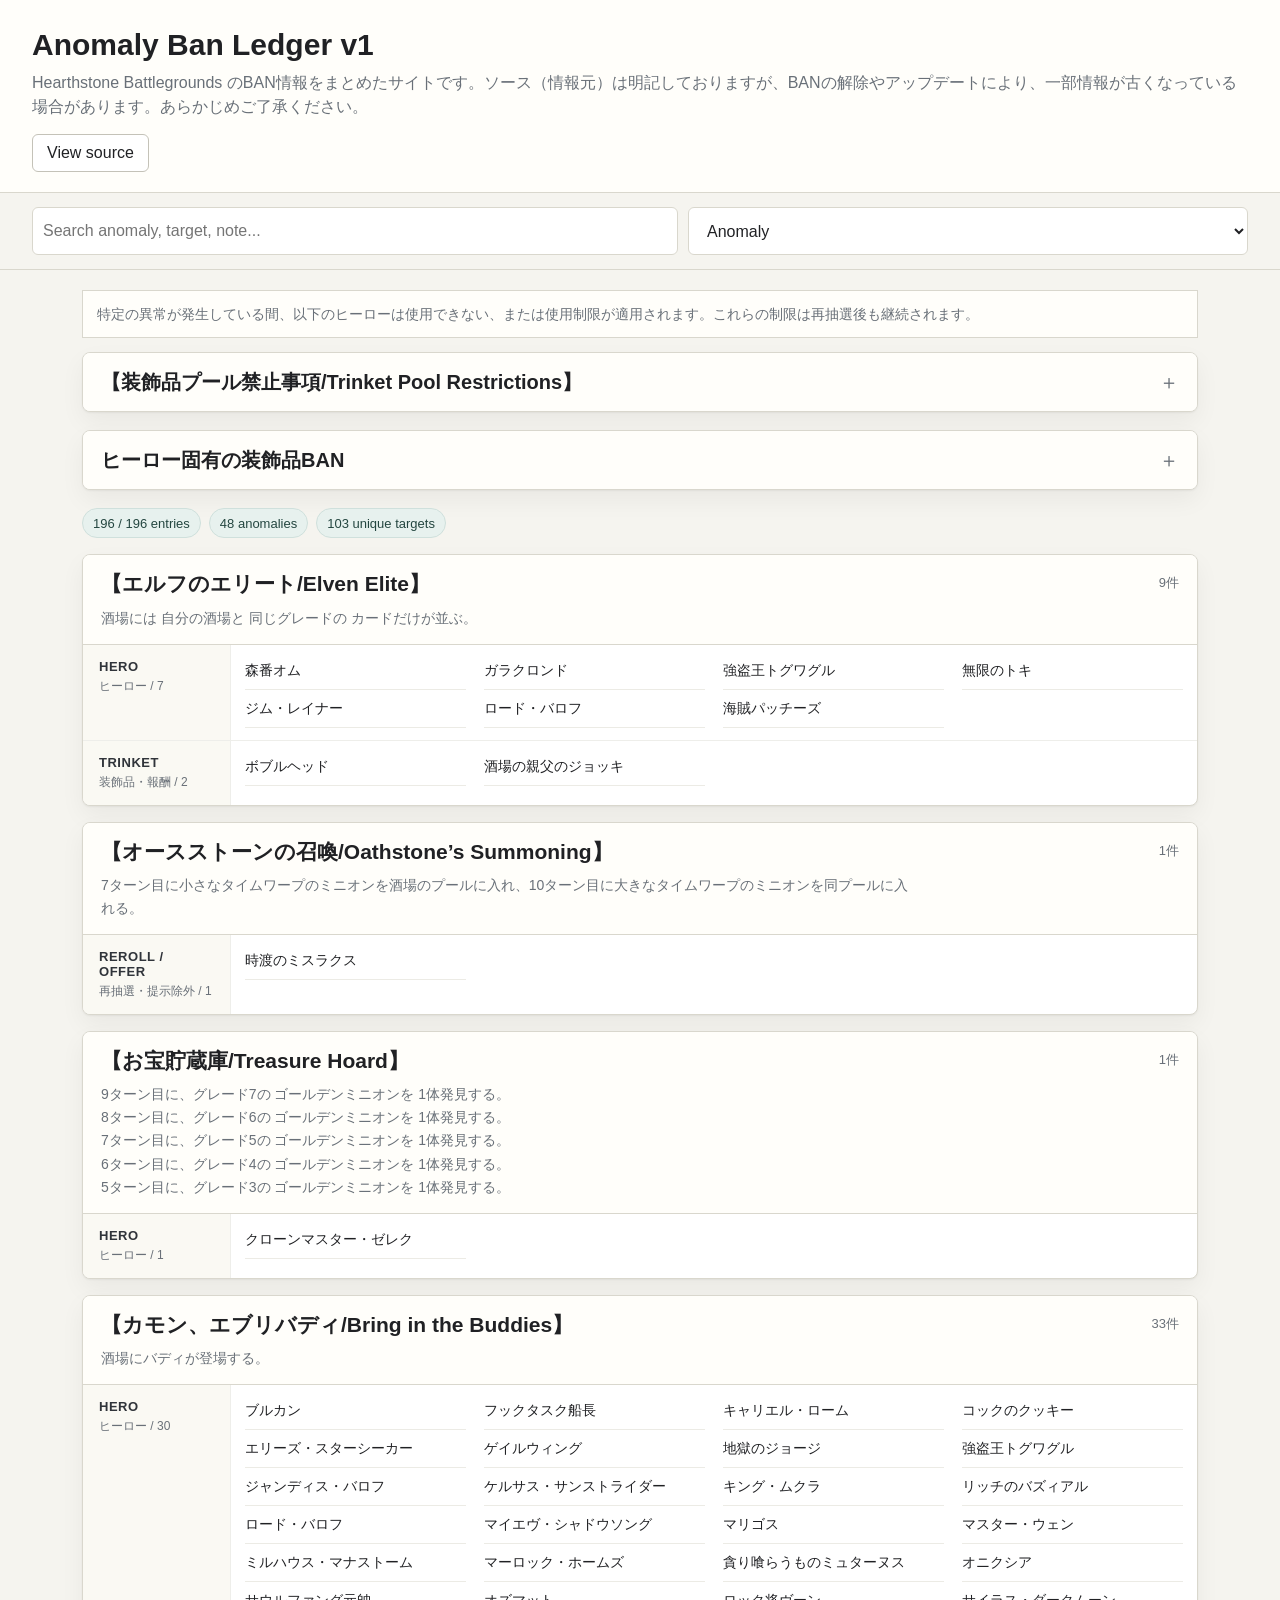
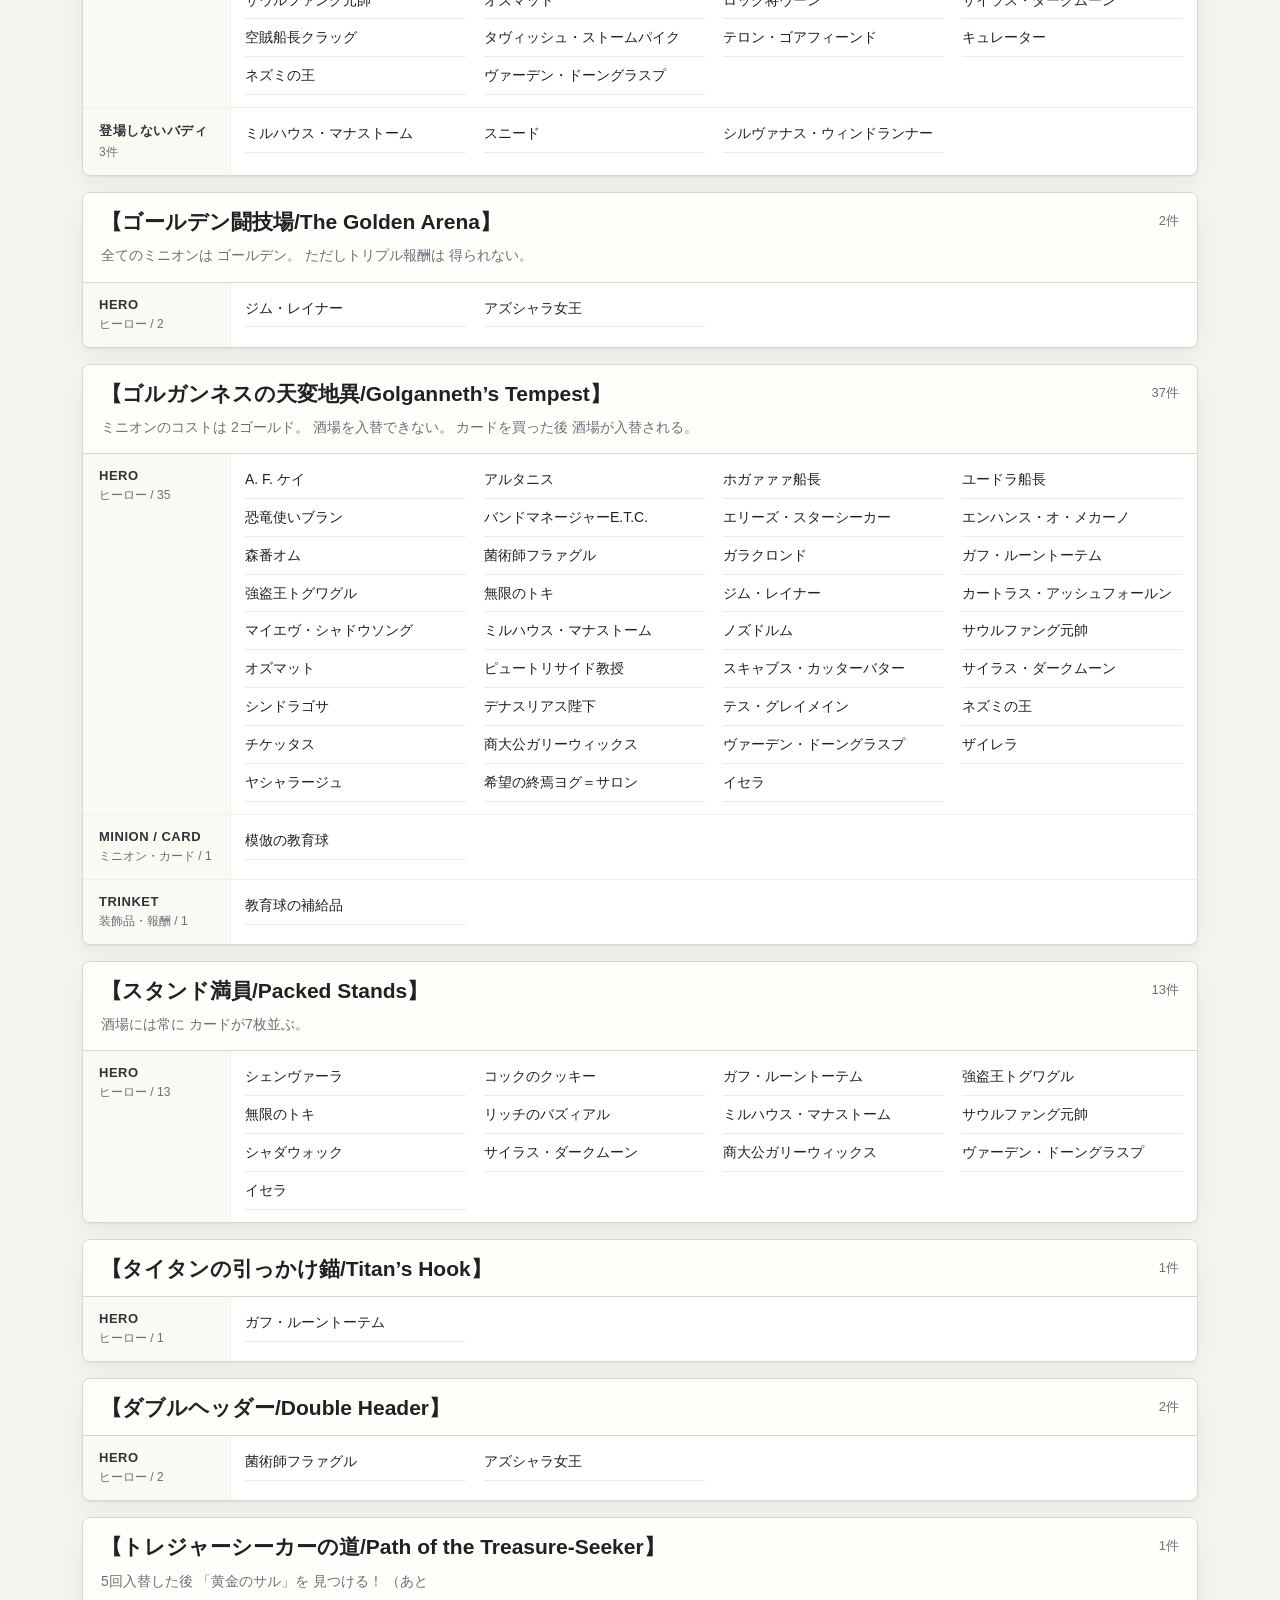
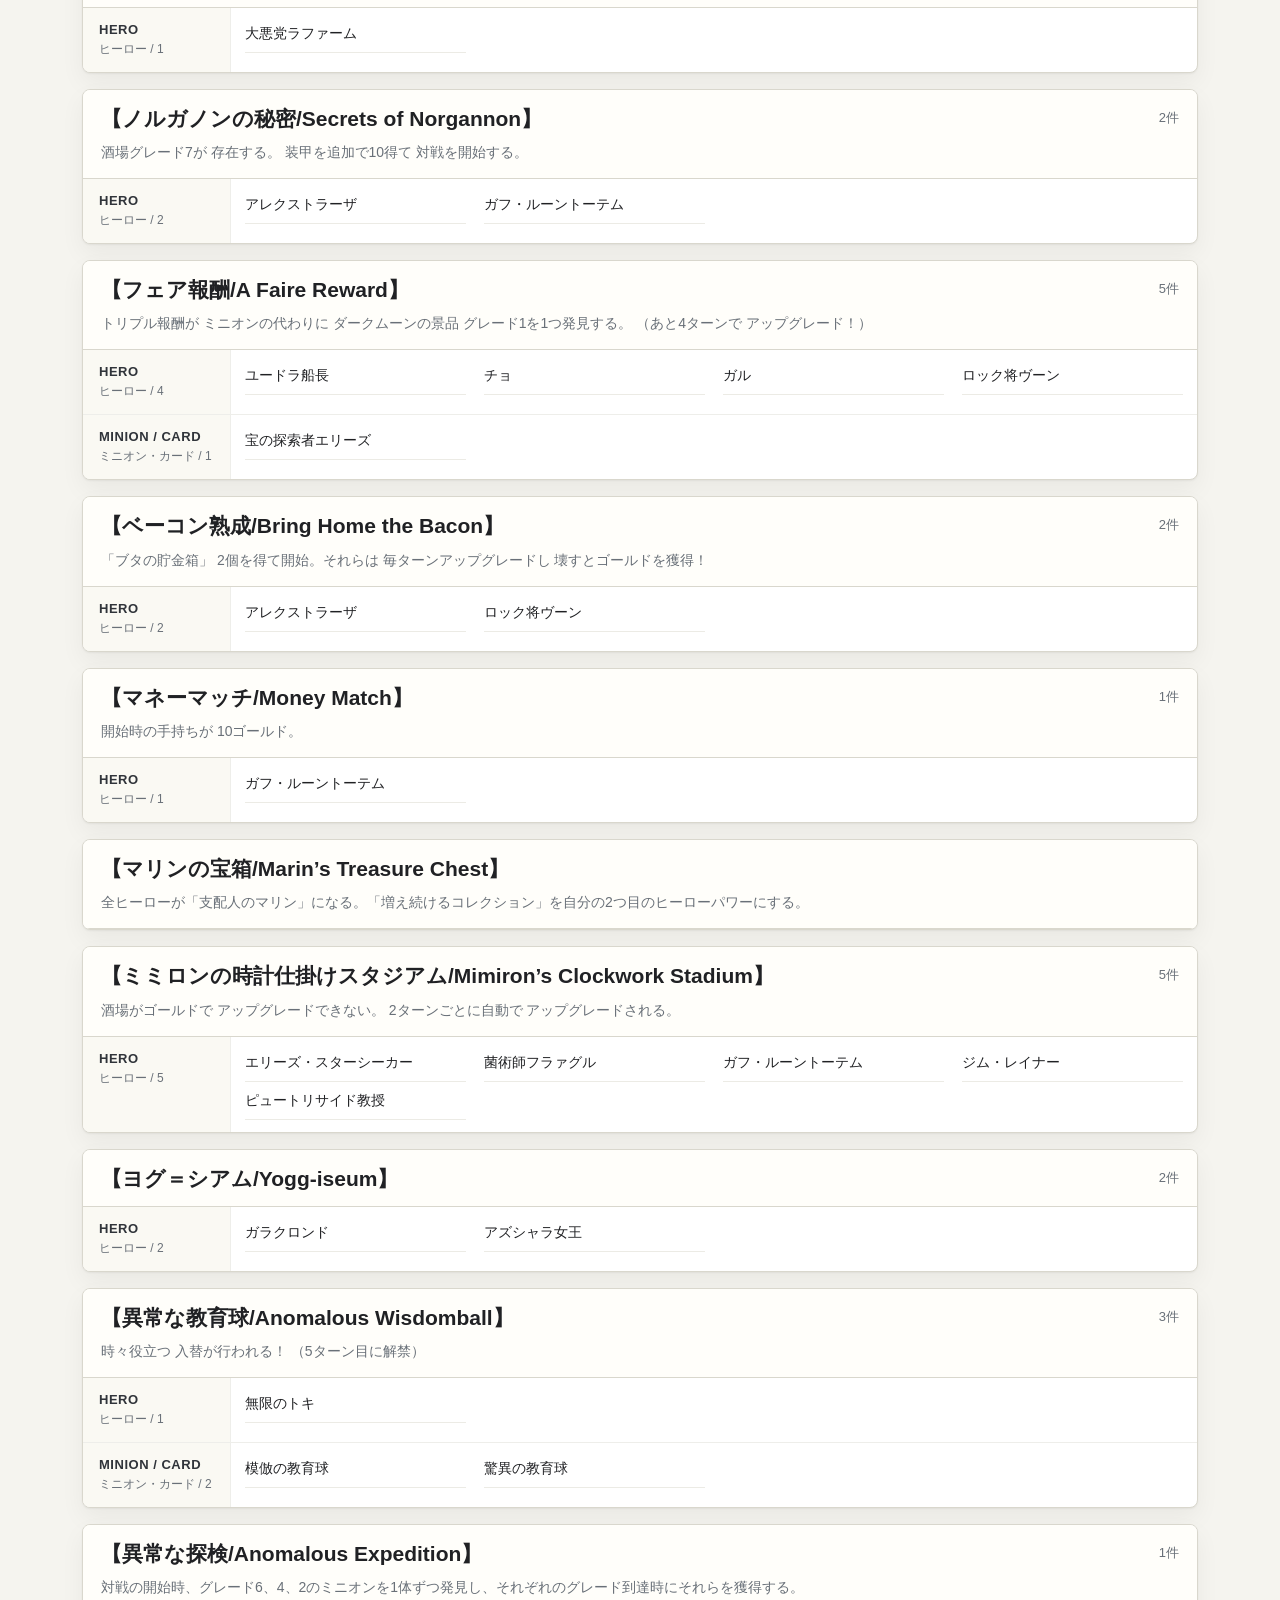
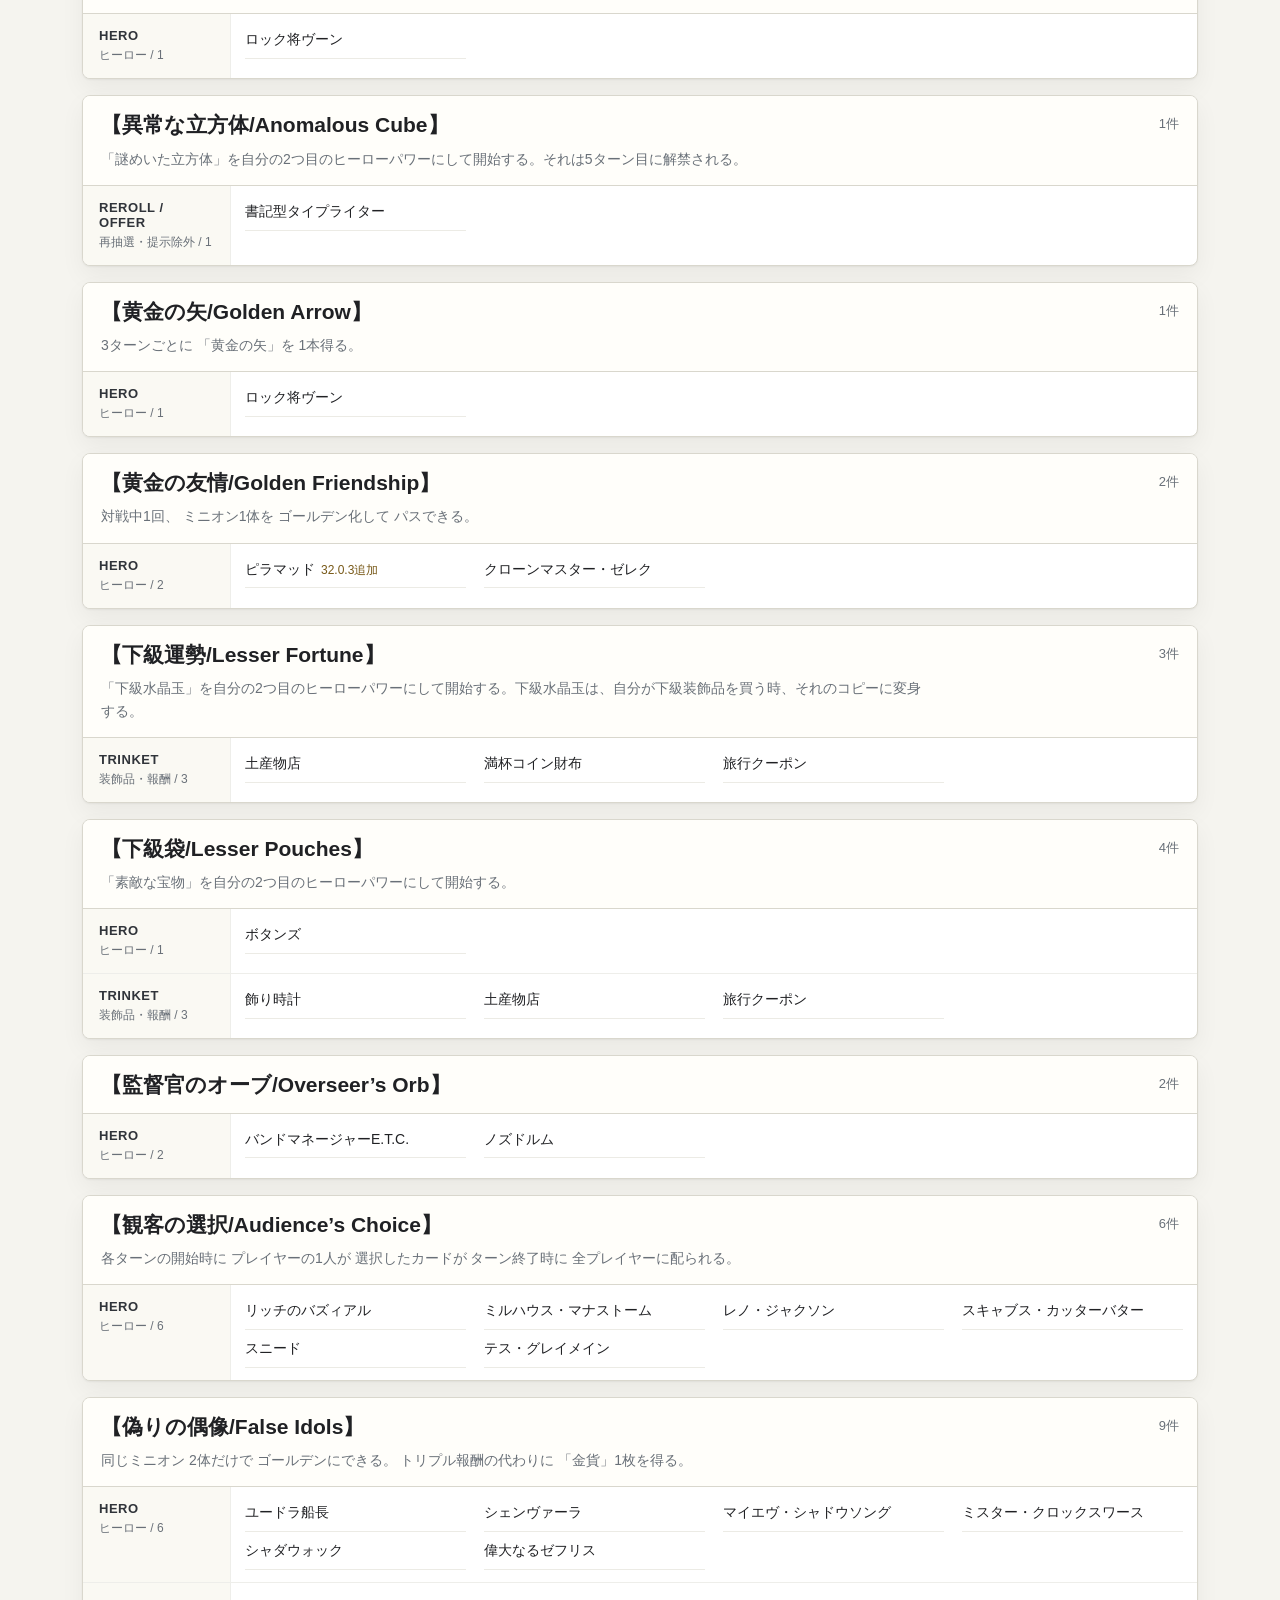
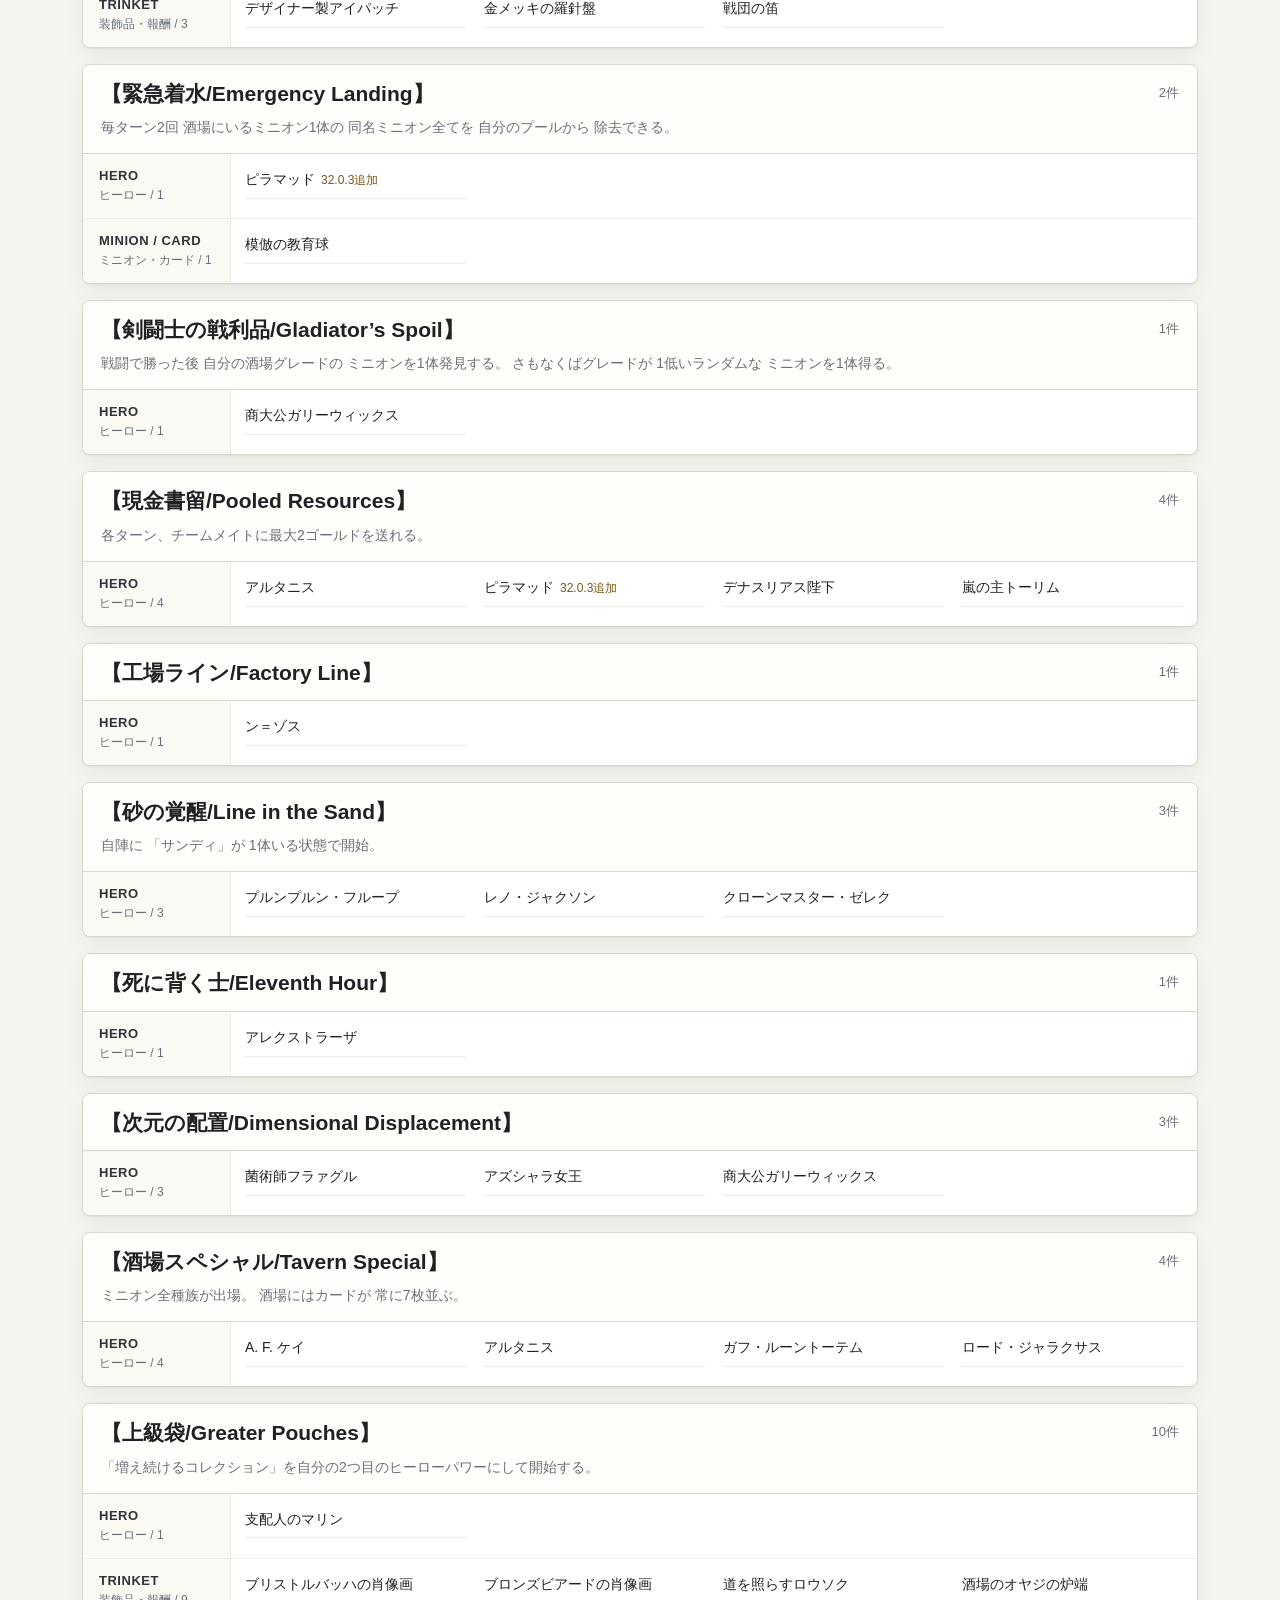
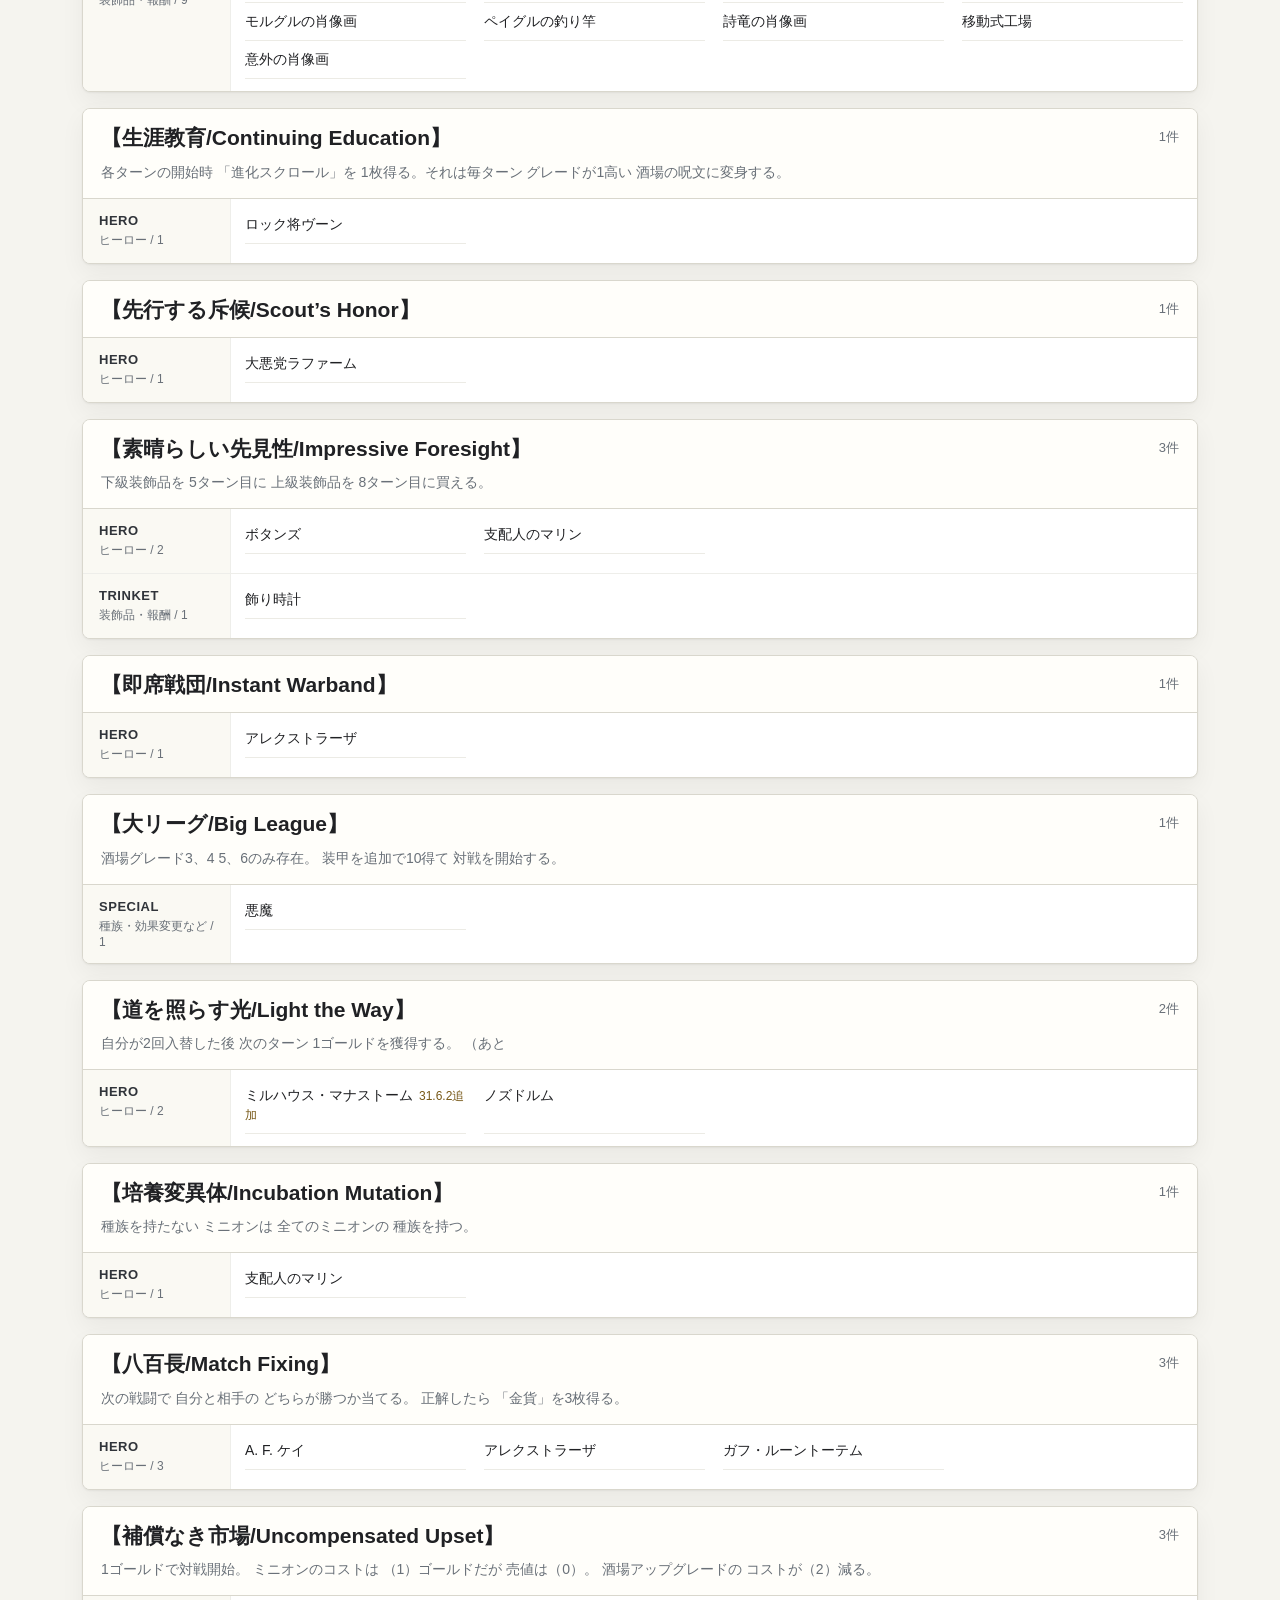
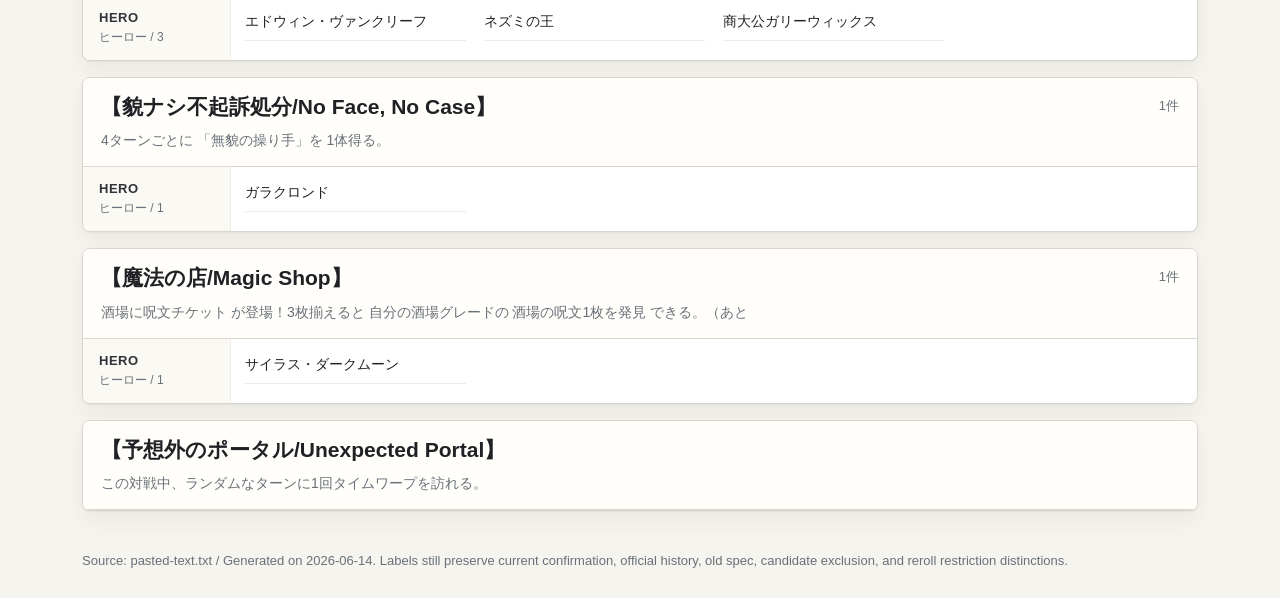
==== commit 4bbe1bdd: "Fix anomaly item grids to four columns" ====
--- a/index.html
+++ b/index.html
@@ -55,12 +55,12 @@
 .status { display:inline-flex; align-items:center; border-radius:999px; border:1px solid #cfe0dc; padding:3px 8px; background:#eef4f2; color:#174f47; font-size:12px; line-height:1.2; white-space:nowrap; } .status.old { background:var(--old); border-color:#efd49a; color:#745009; }
 .groups { display:grid; gap:0; } .group { display:grid; grid-template-columns:148px minmax(0,1fr); border-top:1px solid #eeeeea; } .group:first-child { border-top:0; }
 .group-label { padding:14px 16px; border-right:1px solid #eeeeea; background:#faf9f3; } .group-label strong { display:block; font-size:13px; letter-spacing:.04em; color:#30343a; } .group-label span { display:block; margin-top:4px; color:var(--muted); font-size:12px; }
-.items { display:grid; grid-template-columns:repeat(auto-fit,minmax(190px,1fr)); gap:0 18px; align-content:start; padding:7px 14px 12px; }
+.items { display:grid; grid-template-columns:repeat(4,minmax(0,1fr)); gap:0 18px; align-content:start; padding:7px 14px 12px; }
 .item { display:block; max-width:100%; border:0; border-bottom:1px solid #ecebe5; border-radius:0; background:transparent; padding:9px 0; line-height:1.35; font-size:14px; }
 .item.hero, .item.card, .item.trinket, .item.reroll, .item.special { background:transparent; border-color:#ecebe5; }
 .note-dot { margin-left:6px; color:#775817; font-size:12px; } .empty { padding:28px; background:var(--panel); border:1px dashed var(--line-strong); border-radius:8px; color:var(--muted); text-align:center; }
 footer { max-width:1180px; margin:0 auto; padding:0 32px 30px; color:var(--muted); font-size:13px; }
-@media (max-width:760px) { header { padding:24px 16px 18px; } .source-panel { padding:0 16px; } h1 { font-size:25px; } .controls { grid-template-columns:1fr; padding:12px 16px; } main,footer { padding-left:16px; padding-right:16px; } .anomaly-header { grid-template-columns:1fr; } .count { padding-top:0; } .group { grid-template-columns:1fr; } .group-label { border-right:0; border-bottom:1px solid #eeeeea; padding:11px 14px; } .items { padding-top:11px; } }
+@media (max-width:760px) { header { padding:24px 16px 18px; } .source-panel { padding:0 16px; } h1 { font-size:25px; } .controls { grid-template-columns:1fr; padding:12px 16px; } main,footer { padding-left:16px; padding-right:16px; } .anomaly-header { grid-template-columns:1fr; } .count { padding-top:0; } .group { grid-template-columns:1fr; } .group-label { border-right:0; border-bottom:1px solid #eeeeea; padding:11px 14px; } .items { grid-template-columns:1fr; padding-top:11px; } }
 </style>
 </head>
 <body>
@@ -119,6 +119,11 @@
           <span class="hero-trinket-name">魔鏡</span>
         </div>
         <span class="hero-trinket-note">31.2時点。通常の装飾品提示ではなく、ヒーローパワー専用プール。</span>
+      </div>
+      <div class="hero-trinket-entry">
+        <span class="hero-trinket-hero">空賊船長クラッグのヒーローパワー所持時</span>
+        <span class="hero-trinket-name">時渡のレイ</span>
+        <span class="hero-trinket-note">タイムワープの候補から除外</span>
       </div>
     </section>
   </div>
